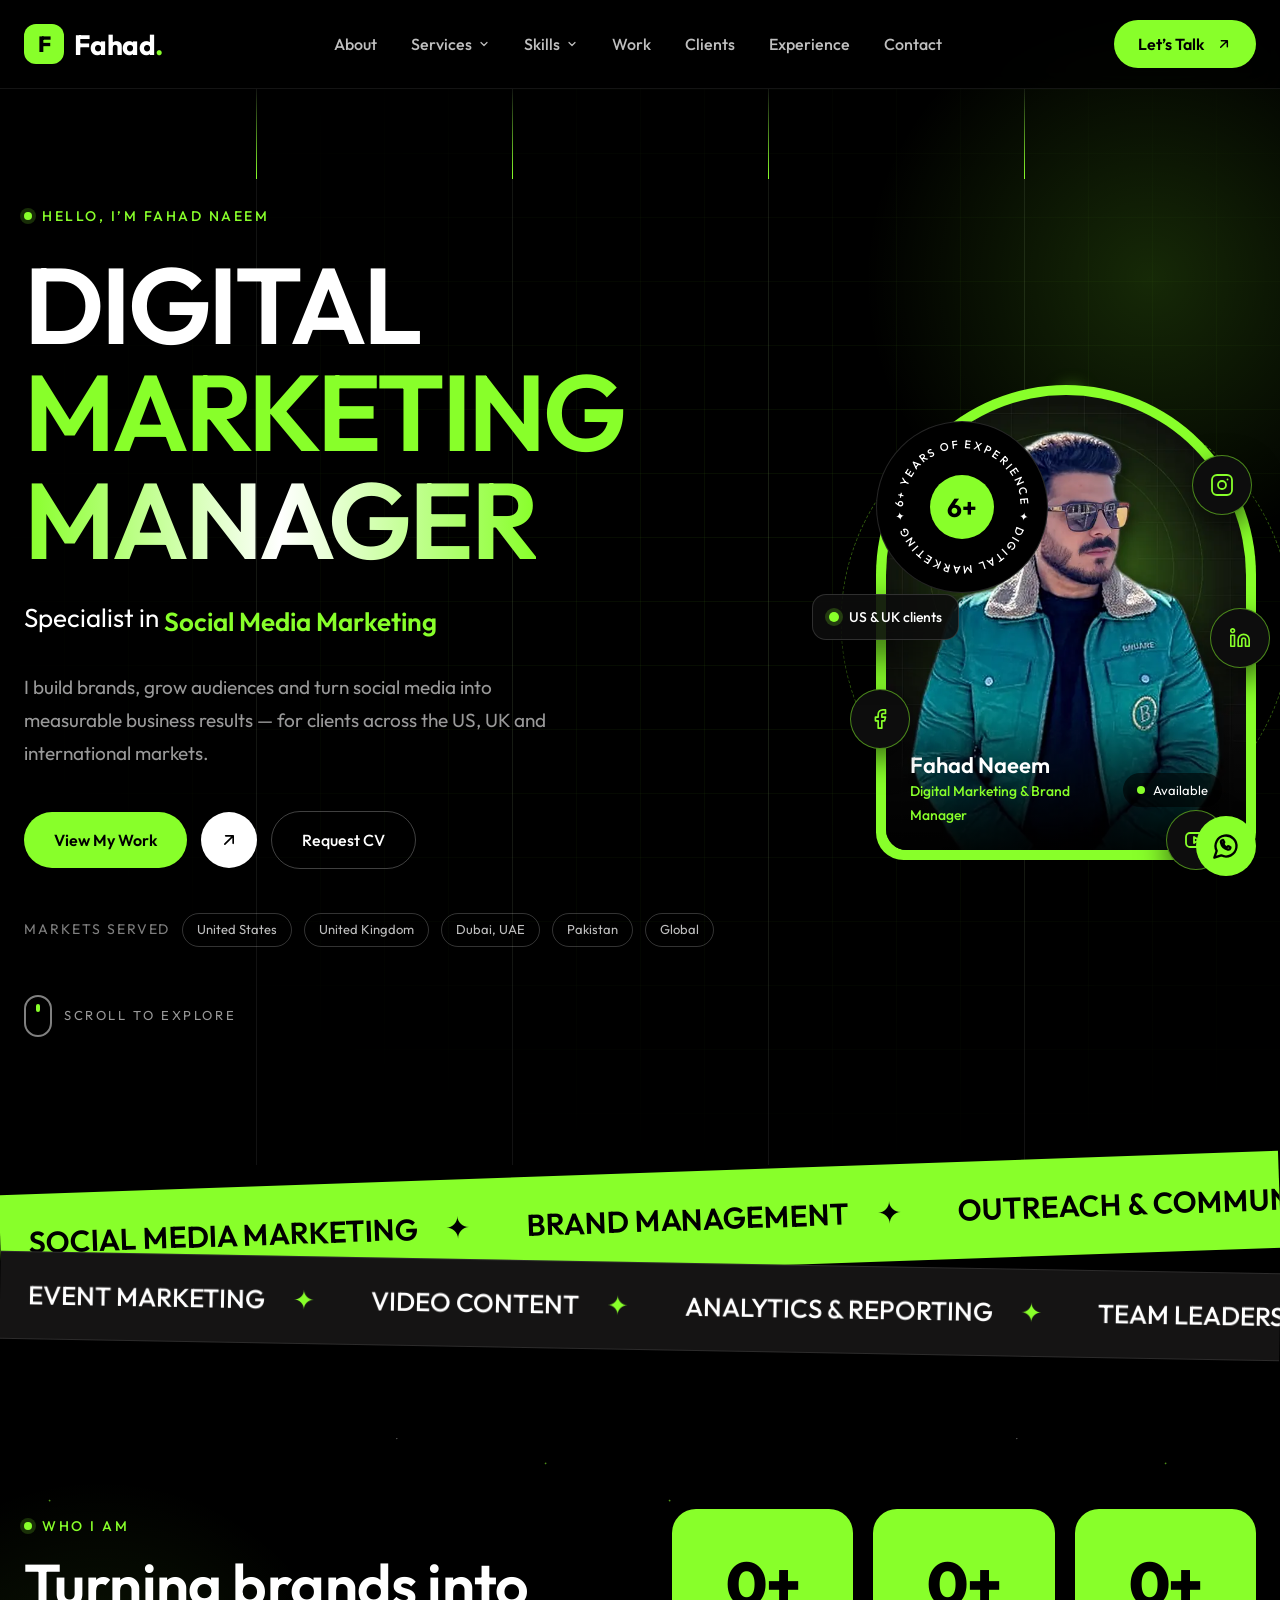
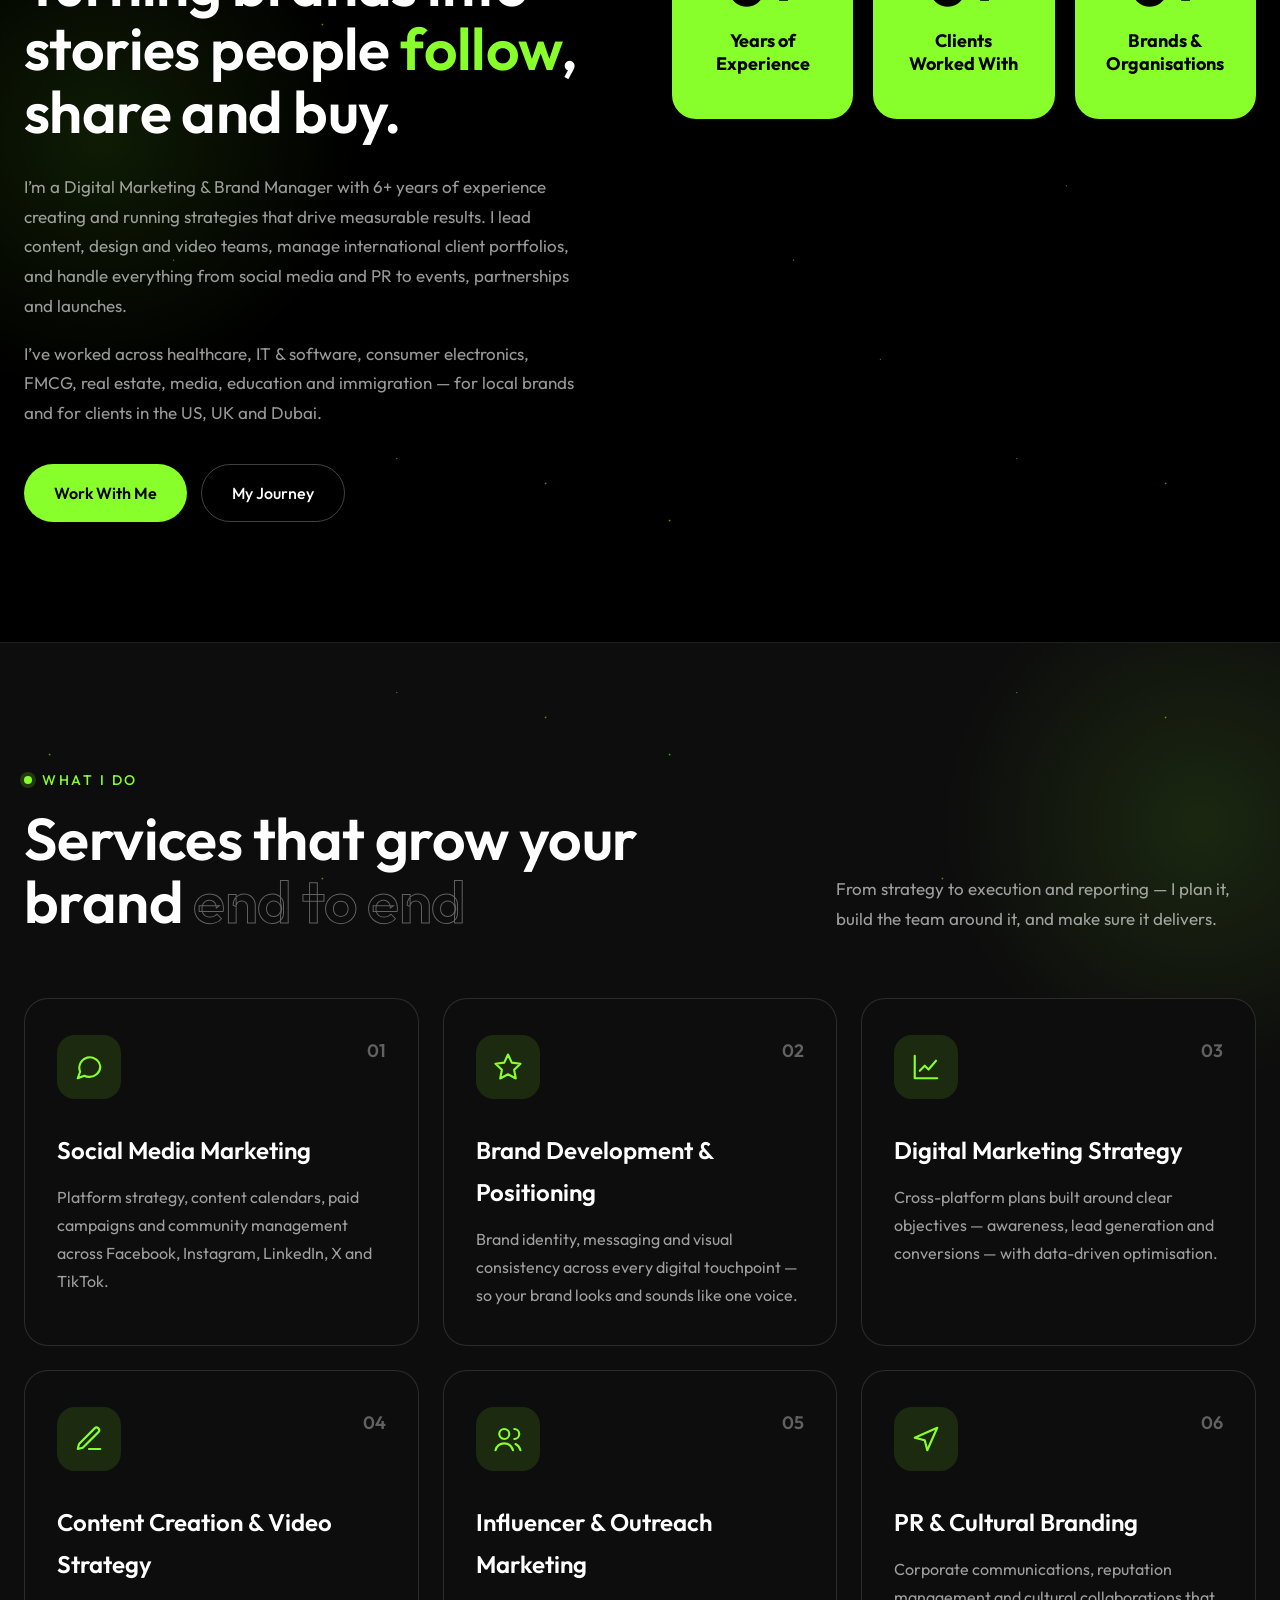
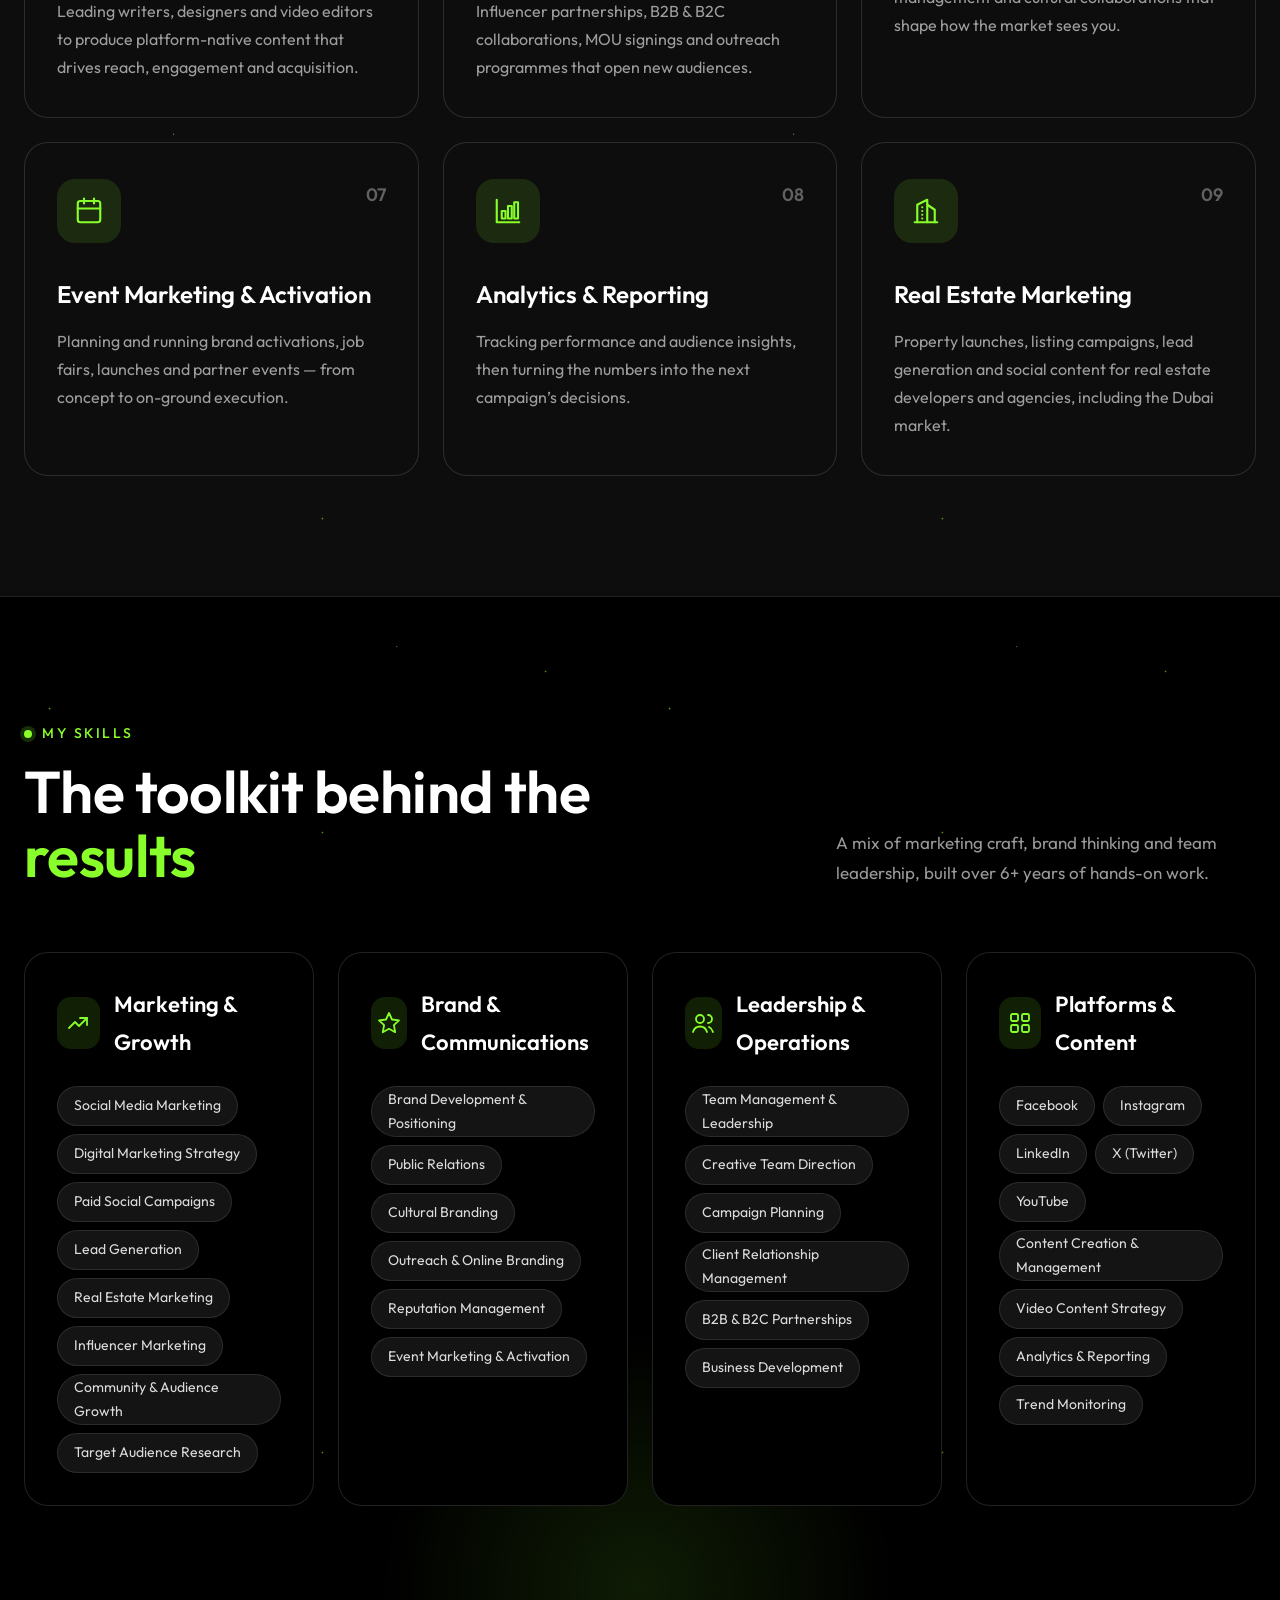
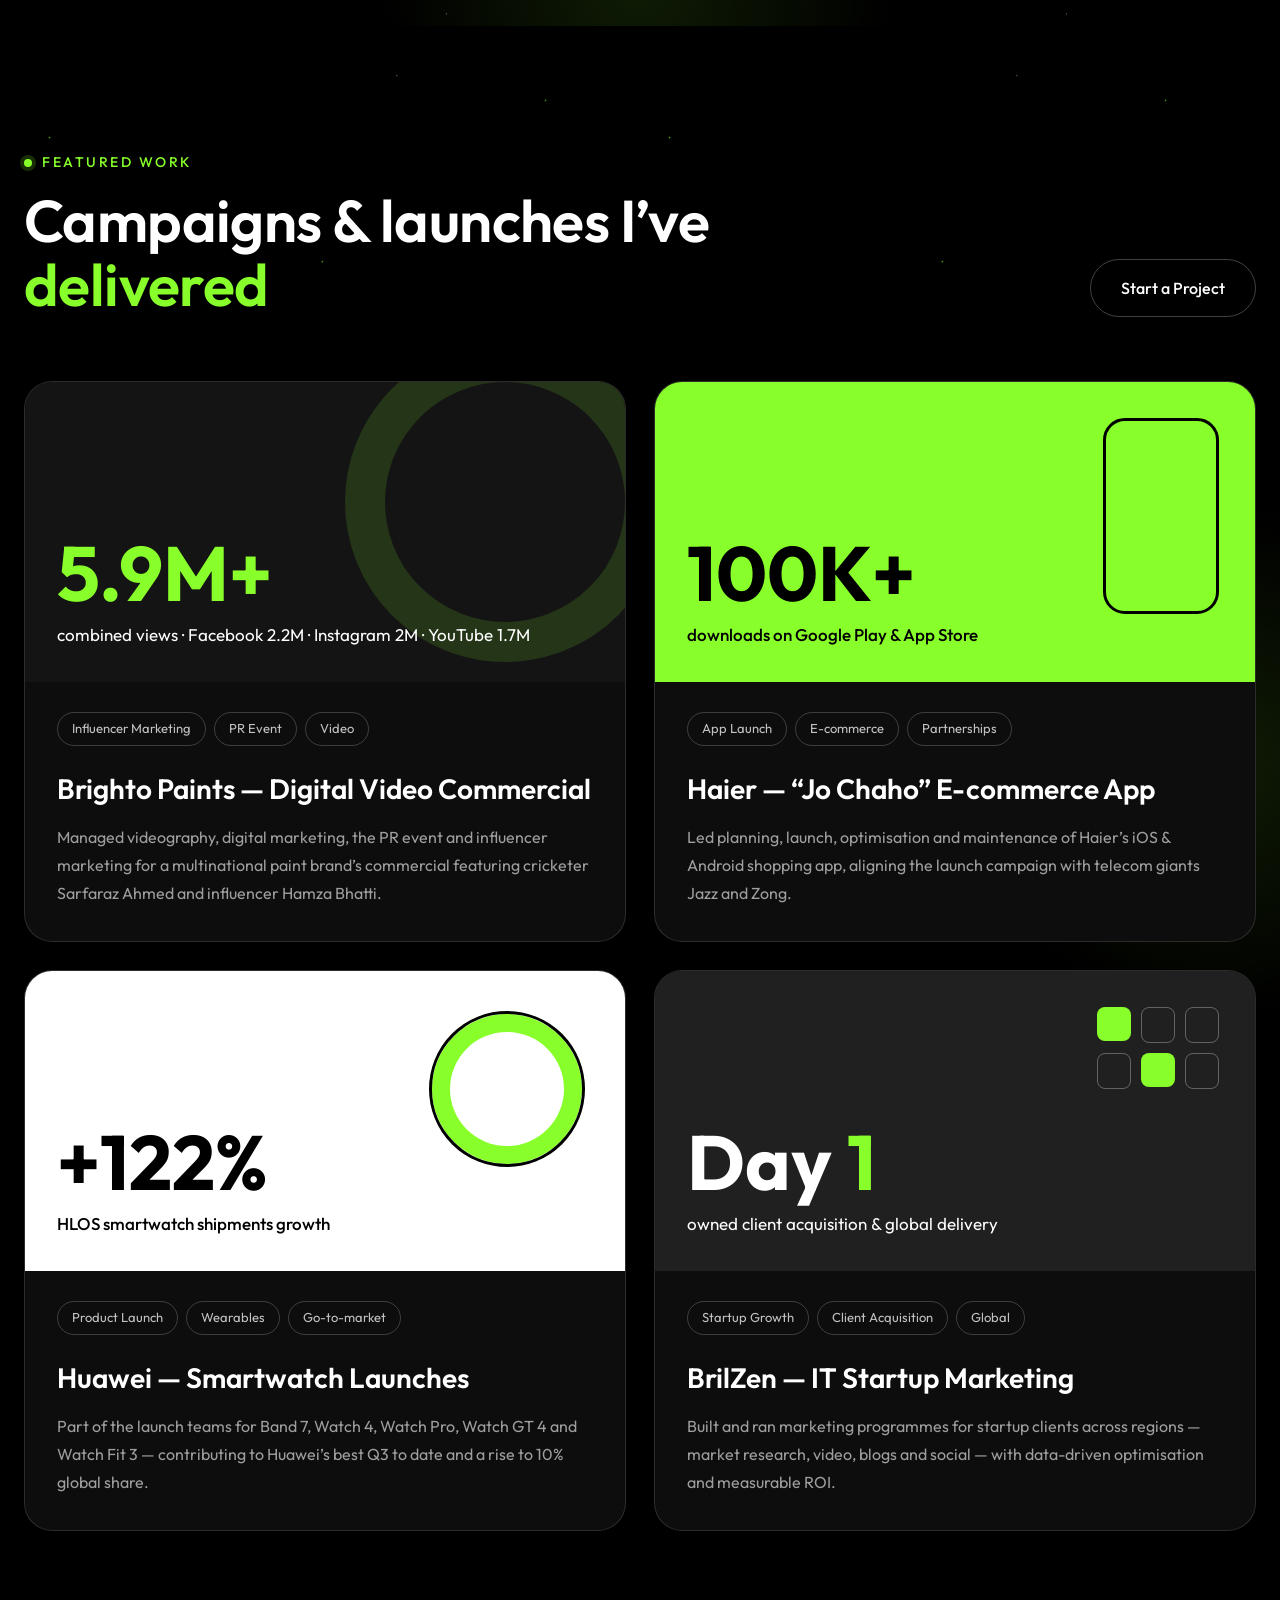
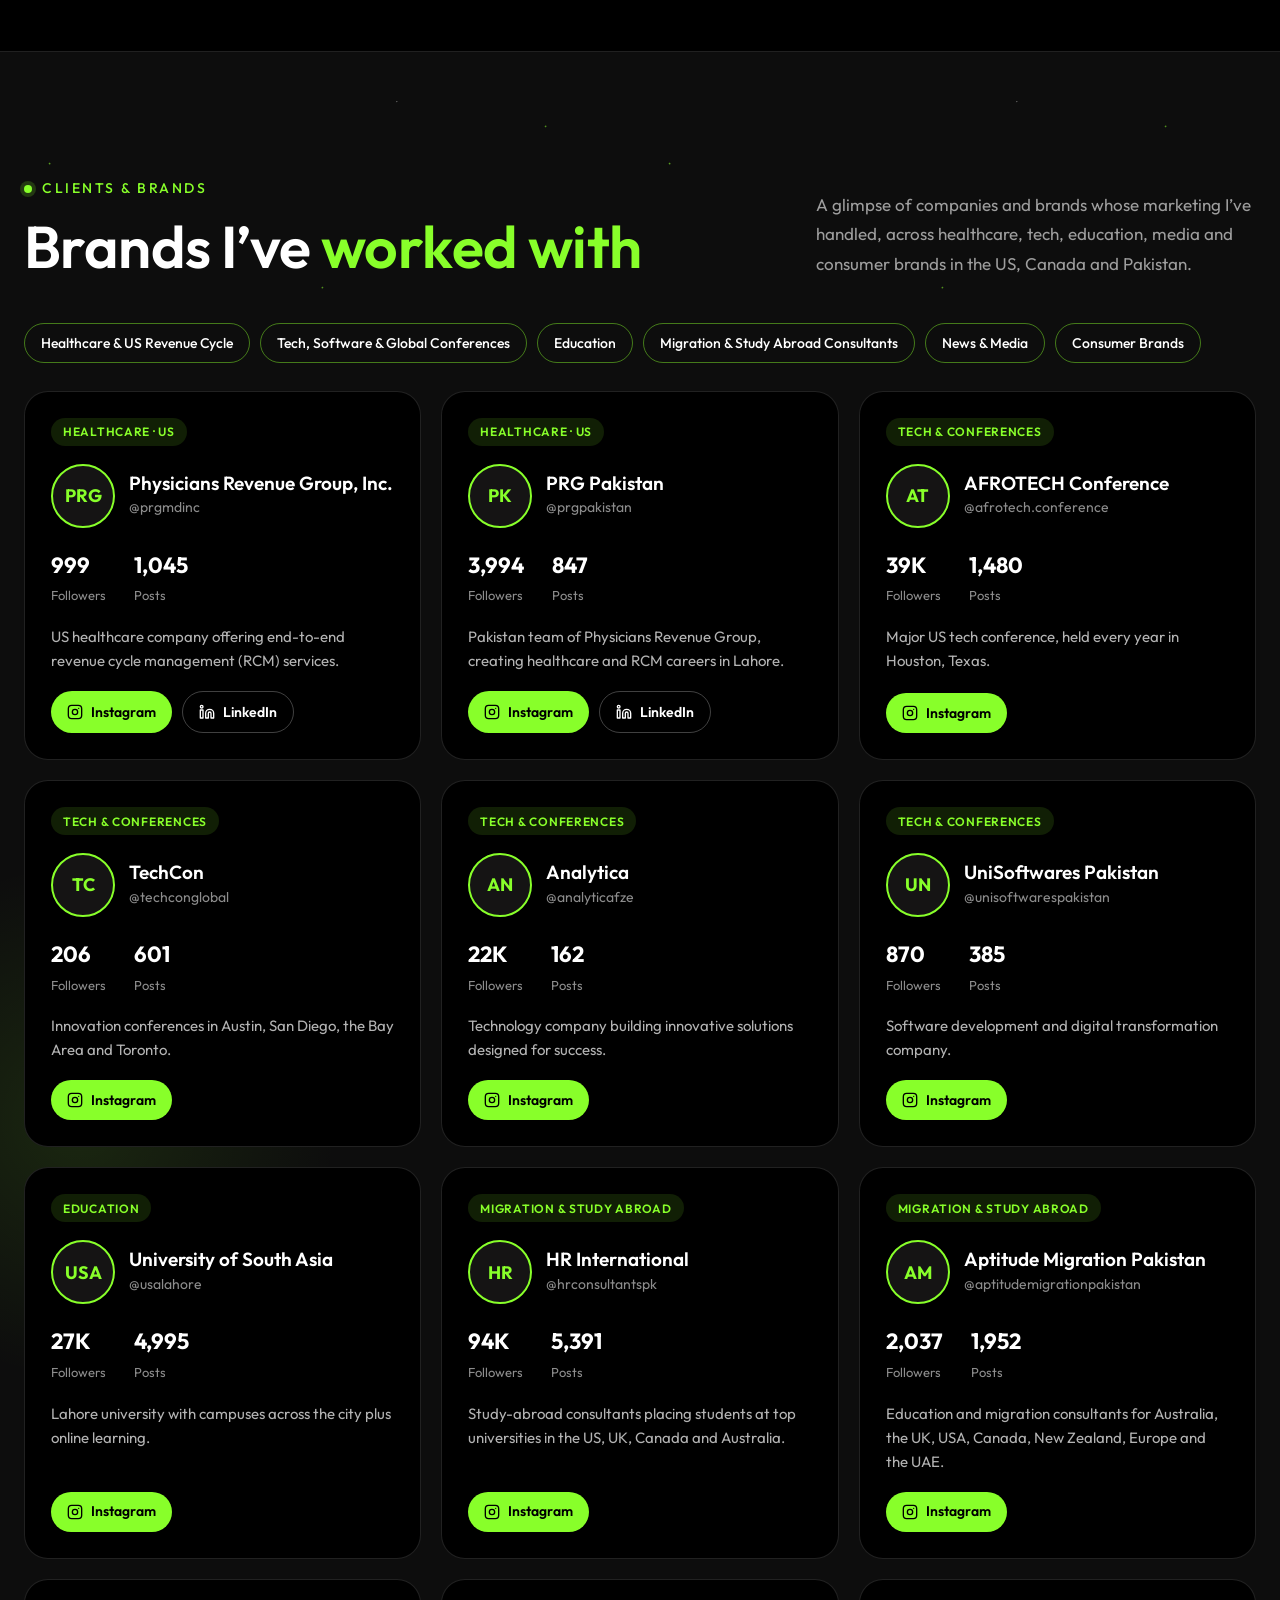
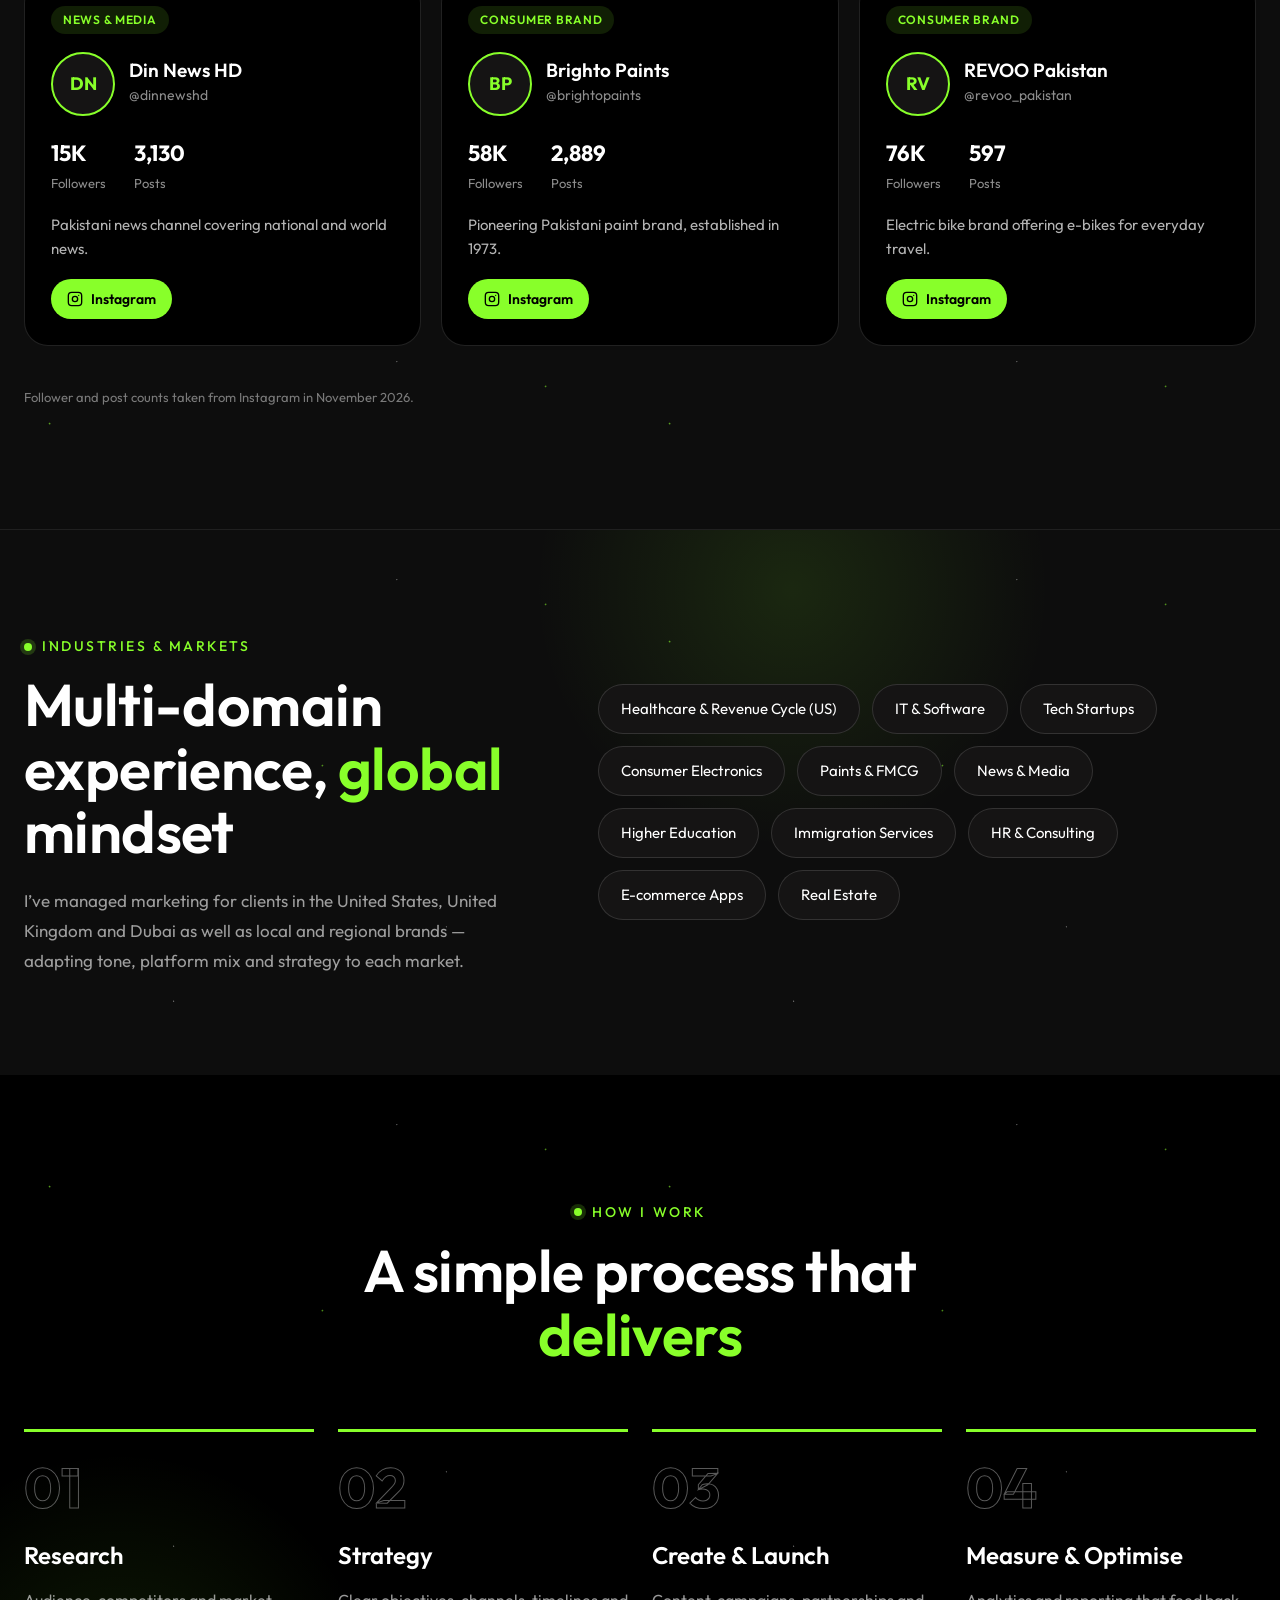
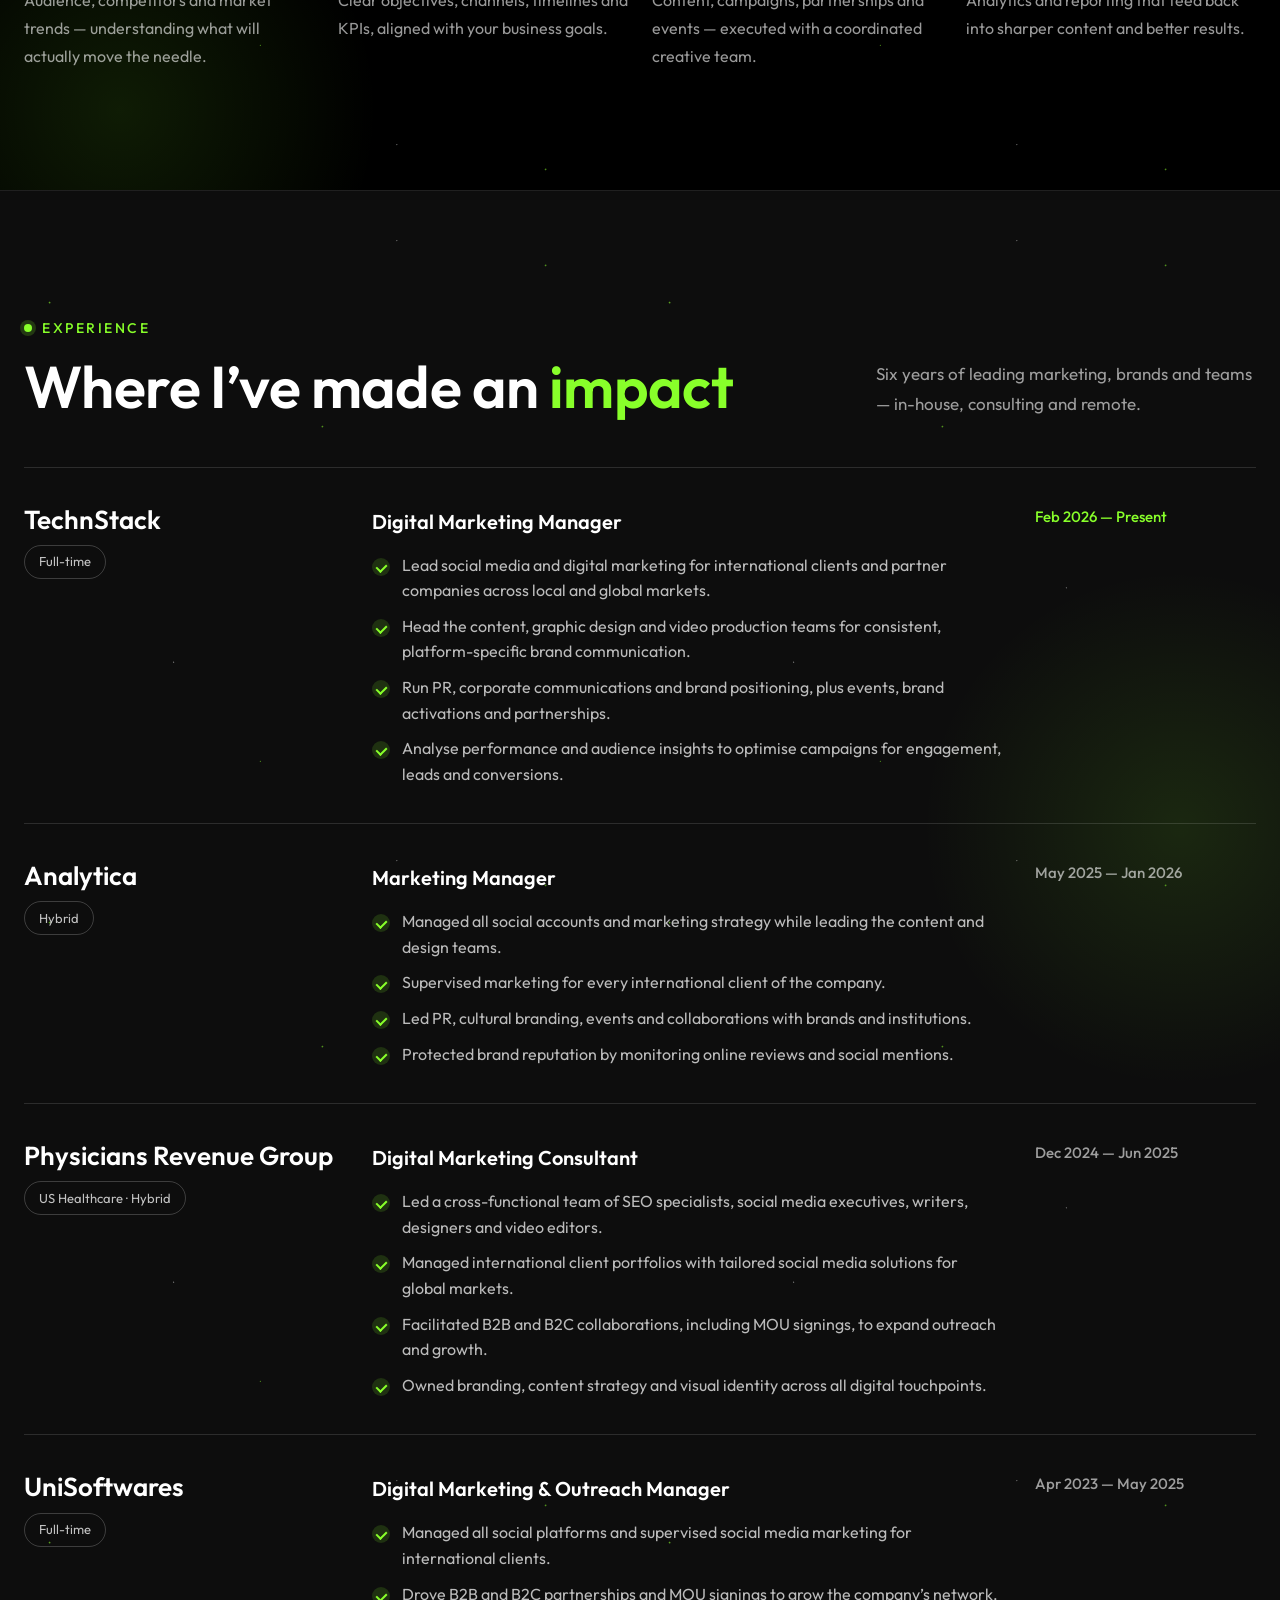
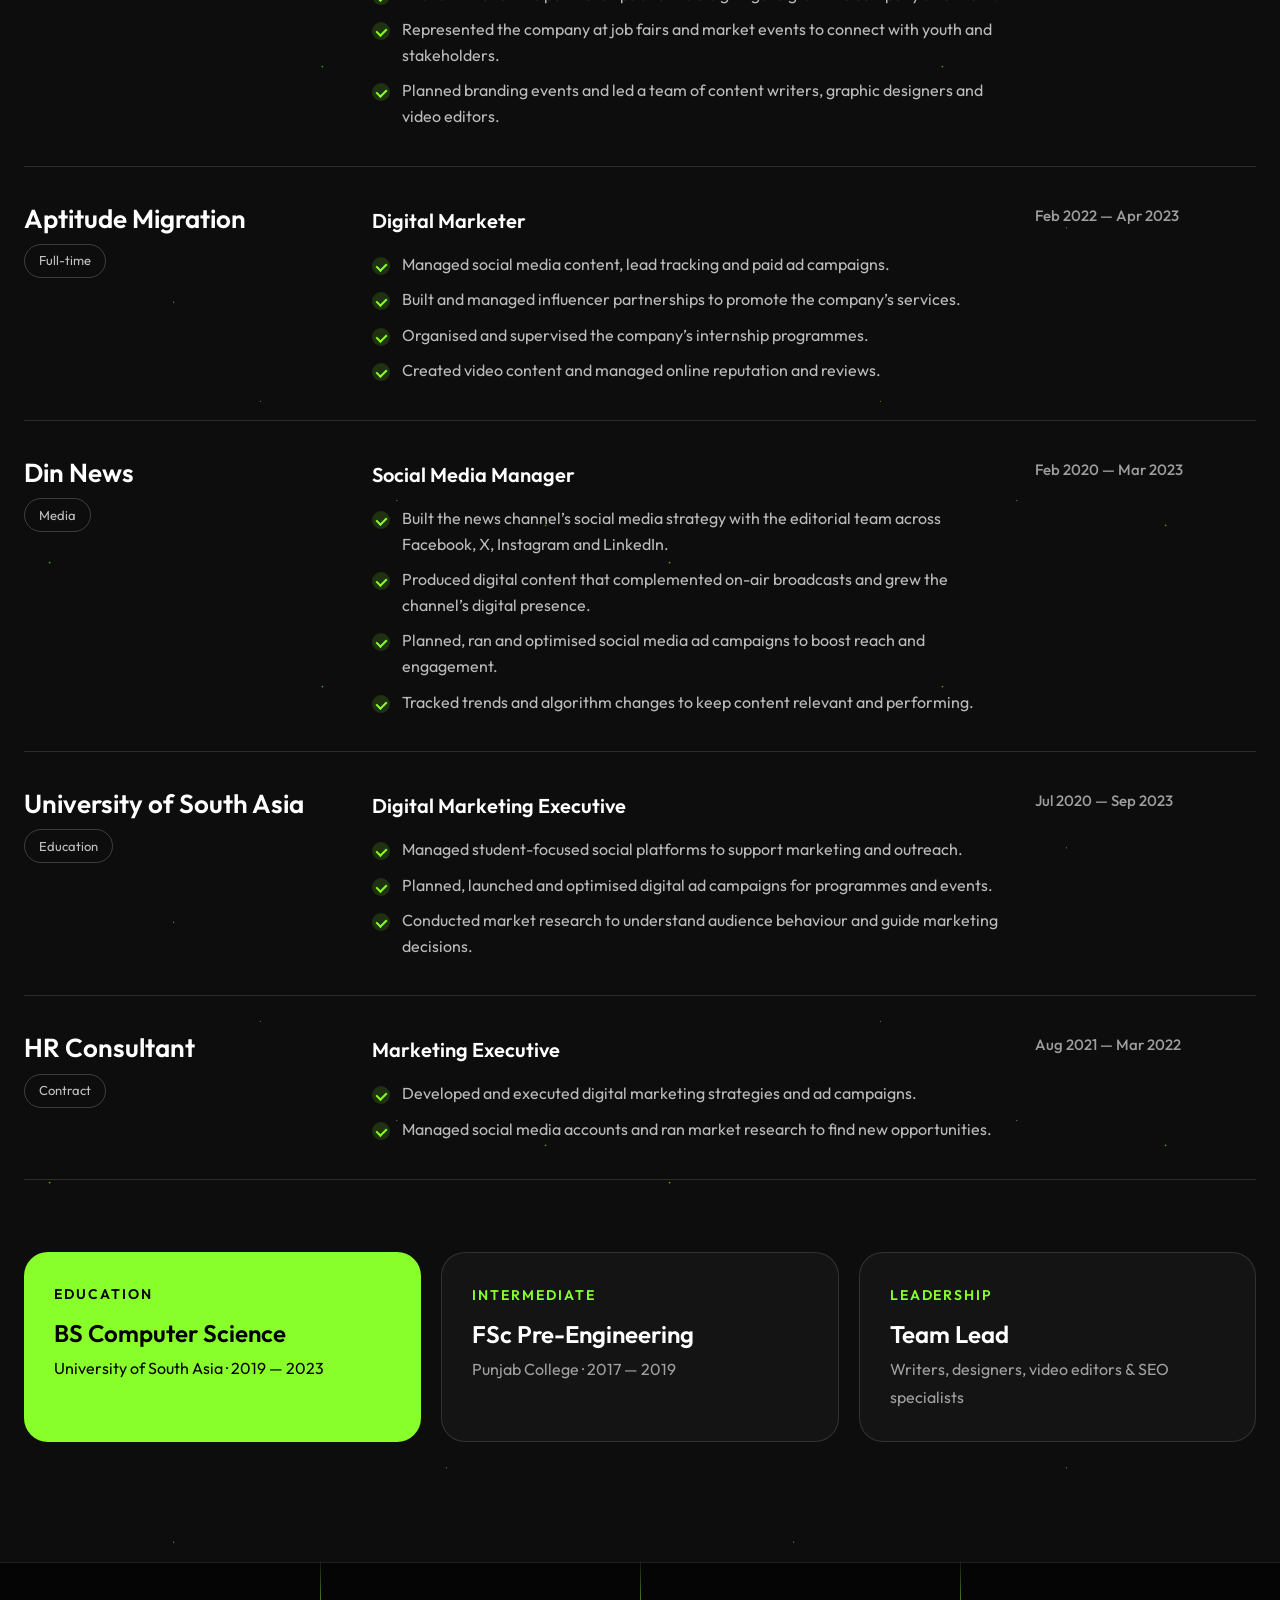
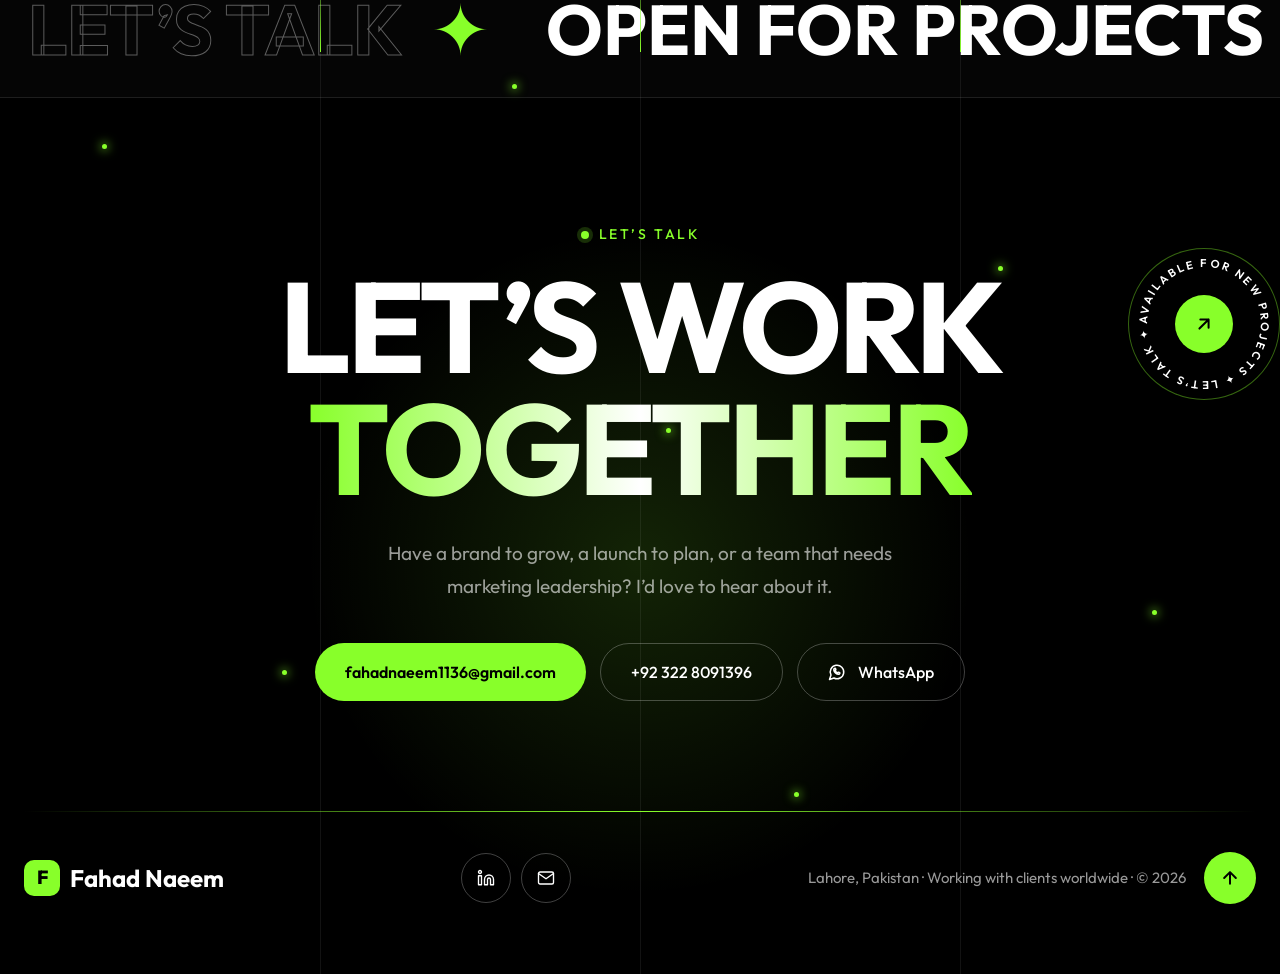
==== index.html @ de2d36b3 "Add background animations Added animations and styles for various sections including home, about, se" ====
<!doctype html>
<html lang="en">
<head>
<meta charset="utf-8">
<meta name="viewport" content="width=device-width, initial-scale=1">
<title>Fahad Naeem — Digital Marketing Manager</title>
<meta name="description" content="Fahad Naeem — Digital Marketing & Brand Manager with 6+ years of experience in social media marketing, branding, PR and outreach for US, UK and international clients.">
<meta property="og:title" content="Fahad Naeem — Digital Marketing Manager">
<meta property="og:description" content="Social media marketing, brand management, PR and outreach for US, UK and international brands.">
<meta property="og:image" content="https://fahadnaeem1135.github.io/fahad-portrait.webp">
<link rel="icon" href="data:image/svg+xml,%3Csvg xmlns='http://www.w3.org/2000/svg' viewBox='0 0 64 64'%3E%3Crect width='64' height='64' rx='16' fill='%2388ff2a'/%3E%3Ctext x='32' y='45' font-family='Arial' font-weight='800' font-size='38' text-anchor='middle'%3EF%3C/text%3E%3C/svg%3E">
<link rel="preconnect" href="https://fonts.googleapis.com">
<link href="https://fonts.googleapis.com/css2?family=Outfit:wght@300;400;500;600;700;800&display=swap" rel="stylesheet">
<style>
body{margin:0;background:#000}
a{color:#88ff2a;text-decoration:none}a:hover{color:#ffffff}
.wrap{max-width:1350px;margin:0 auto;padding:0 24px;box-sizing:border-box}
.eyebrow{display:inline-flex;align-items:center;gap:10px;font-size:14px;font-weight:500;letter-spacing:.18em;text-transform:uppercase;color:#88ff2a}
.eyebrow:before{content:"";width:8px;height:8px;border-radius:50%;background:#88ff2a;box-shadow:0 0 0 4px rgba(136,255,42,.18);animation:pulse 2s ease-in-out infinite}
.h2{margin:14px 0 0;font-size:clamp(36px,4.6vw,60px);line-height:1.08;font-weight:600;color:#fff;letter-spacing:-.01em}
.btn{display:inline-flex;align-items:center;gap:12px;min-height:56px;padding:0 30px;border-radius:999px;background:#88ff2a;color:#000;font-weight:600;font-size:16px;transition:transform .35s ease,background .35s ease}
.btn:hover{background:#fff;color:#000;transform:translateY(-3px)}
.btn-ghost{display:inline-flex;align-items:center;gap:12px;min-height:56px;padding:0 30px;border-radius:999px;border:1px solid rgba(255,255,255,.25);color:#fff;font-weight:500;font-size:16px;transition:border-color .35s,color .35s}
.btn-ghost:hover{border-color:#88ff2a;color:#88ff2a}
.arrow{width:56px;height:56px;border-radius:50%;background:#fff;color:#000;display:inline-flex;align-items:center;justify-content:center;transition:transform .4s ease,background .4s}
.arrow:hover{transform:rotate(45deg);background:#88ff2a;color:#000}
.nav a{color:rgba(255,255,255,.75);font-size:16px;font-weight:500;transition:color .3s}
.nav a:hover{color:#88ff2a}
.dd{position:relative}
.dd-trigger{display:inline-flex;align-items:center;gap:6px;min-height:44px}
.dd-trigger svg{transition:transform .3s}
.dd:hover .dd-trigger svg,.dd:focus-within .dd-trigger svg{transform:rotate(180deg)}
.dd-menu{position:absolute;top:100%;left:-24px;padding:14px;box-sizing:border-box;background:#0d0d0d;border:1px solid rgba(255,255,255,.13);border-top:3px solid #88ff2a;border-radius:0 0 18px 18px;opacity:0;visibility:hidden;transform:translateY(14px);transition:opacity .35s,transform .35s,visibility .35s;box-shadow:0 30px 60px rgba(0,0,0,.6)}
.dd:hover .dd-menu,.dd:focus-within .dd-menu{opacity:1;visibility:visible;transform:none}
.nav .dd-menu a{display:flex;align-items:center;gap:10px;min-height:44px;padding:0 14px;border-radius:10px;font-size:15px;color:rgba(255,255,255,.8);transition:background .3s,color .3s,padding .3s}
.nav .dd-menu a:before{content:"";width:6px;height:6px;border-radius:50%;background:#88ff2a;flex:none}
.nav .dd-menu a:hover{background:#88ff2a;color:#000;padding-left:20px}
.nav .dd-menu a:hover:before{background:#000}
.photo{transition:transform 1s cubic-bezier(.2,.8,.2,1),filter .6s}
.photo-wrap:hover .photo{transform:scale(1.06)}
.skill-card{border:1px solid rgba(255,255,255,.13);border-radius:24px;padding:32px;background:#000;transition:border-color .4s,transform .4s}
.skill-card:hover{border-color:#88ff2a;transform:translateY(-6px)}
.chip{display:inline-flex;align-items:center;min-height:38px;padding:0 16px;border-radius:999px;background:#151414;border:1px solid rgba(255,255,255,.1);color:rgba(255,255,255,.85);font-size:14px;transition:background .3s,color .3s}
.chip:hover{background:#88ff2a;color:#000}
.stat-card{transition:transform .4s ease,box-shadow .4s ease}
.stat-card:hover{transform:translateY(-8px) rotate(-1deg);box-shadow:0 22px 44px rgba(136,255,42,.25)}
/* ===== header / hero extra effects ===== */
.site-header{animation:slideDown .9s cubic-bezier(.2,.8,.2,1) both}
@keyframes slideDown{from{transform:translateY(-100%);opacity:0}to{transform:none;opacity:1}}
.nav > a,.dd-trigger{position:relative}
.nav > a:after,.dd-trigger:after{content:"";position:absolute;left:0;right:0;bottom:6px;height:2px;background:#88ff2a;transform:scaleX(0);transform-origin:right;transition:transform .4s cubic-bezier(.2,.8,.2,1)}
.nav > a:hover:after,.dd:hover .dd-trigger:after{transform:scaleX(1);transform-origin:left}
.logo-mark{animation:logoPop 3s ease-in-out infinite}
@keyframes logoPop{0%,100%{transform:rotate(0)}10%{transform:rotate(-12deg) scale(1.08)}20%{transform:rotate(0) scale(1)}}
.btn{position:relative;overflow:hidden}
.btn:after{content:"";position:absolute;top:0;left:-60%;width:40%;height:100%;background:linear-gradient(120deg,rgba(255,255,255,0),rgba(255,255,255,.6),rgba(255,255,255,0));transform:skewX(-20deg);animation:shine 3.5s ease-in-out infinite;pointer-events:none}
@keyframes shine{0%,60%{left:-60%}100%{left:130%}}
.shimmer{background:linear-gradient(90deg,#88ff2a 0%,#ffffff 25%,#88ff2a 50%,#ffffff 75%,#88ff2a 100%);background-size:200% auto;-webkit-background-clip:text;background-clip:text;color:transparent;animation:shimmer 5s linear infinite}
@keyframes shimmer{to{background-position:-200% center}}
.role-window{display:inline-block;height:1.4em;overflow:hidden;vertical-align:bottom}
.role-track{display:flex;flex-direction:column;animation:roles 12s cubic-bezier(.75,0,.25,1) infinite}
.role-track span{display:block;height:1.4em;line-height:1.4em;color:#88ff2a;font-weight:600;white-space:nowrap}
@keyframes roles{0%,20%{transform:translateY(0)}25%,45%{transform:translateY(-1.4em)}50%,70%{transform:translateY(-2.8em)}75%,95%{transform:translateY(-4.2em)}100%{transform:translateY(-5.6em)}}
.caret{display:inline-block;width:3px;height:1.1em;background:#88ff2a;margin-left:6px;vertical-align:-2px;animation:blink 1s steps(1) infinite}
@keyframes blink{50%{opacity:0}}
.glow-drift{animation:drift 12s ease-in-out infinite}
@keyframes drift{50%{transform:translate(-90px,70px) scale(1.15)}}
.orbit{position:absolute;left:50%;top:50%;width:118%;aspect-ratio:1/1;transform:translate(-50%,-50%);border-radius:50%;border:1px dashed rgba(136,255,42,.35);animation:orbitSpin 40s linear infinite;pointer-events:none}
.orbit.two{width:96%;border:1px solid rgba(255,255,255,.08);animation-duration:60s;animation-direction:reverse}
.orbit:before{content:"";position:absolute;top:-6px;left:50%;width:12px;height:12px;border-radius:50%;background:#88ff2a;box-shadow:0 0 18px 4px rgba(136,255,42,.6)}
@keyframes orbitSpin{to{transform:translate(-50%,-50%) rotate(360deg)}}
.bubble{position:absolute;z-index:3;width:58px;height:58px;border-radius:50%;background:#0d0d0d;border:1px solid rgba(136,255,42,.5);color:#88ff2a;display:flex;align-items:center;justify-content:center;box-shadow:0 12px 30px rgba(0,0,0,.6);animation:bob 4s ease-in-out infinite;transition:background .3s,color .3s}
.bubble:hover{background:#88ff2a;color:#000}
@keyframes bob{50%{transform:translateY(-16px)}}
.float-chip{position:absolute;z-index:3;display:inline-flex;align-items:center;gap:10px;padding:10px 16px;border-radius:14px;background:rgba(13,13,13,.9);border:1px solid rgba(255,255,255,.15);color:#fff;font-size:14px;font-weight:500;white-space:nowrap;box-shadow:0 16px 40px rgba(0,0,0,.6);animation:bob 5s ease-in-out infinite}
.scroll-cue{display:inline-flex;align-items:center;gap:12px;color:rgba(255,255,255,.6);font-size:13px;letter-spacing:.2em;text-transform:uppercase}
.mouse{width:24px;height:38px;border:2px solid rgba(255,255,255,.5);border-radius:14px;position:relative}
.mouse:after{content:"";position:absolute;left:50%;top:7px;width:4px;height:8px;margin-left:-2px;border-radius:2px;background:#88ff2a;animation:wheel 1.8s ease-in-out infinite}
@keyframes wheel{0%{opacity:0;transform:translateY(0)}30%{opacity:1}100%{opacity:0;transform:translateY(12px)}}
@media (prefers-reduced-motion: reduce){*,*:before,*:after{animation-duration:.01ms !important;animation-iteration-count:1 !important}}
/* hero split-text reveal */
.line{display:block;overflow:hidden}
.word{display:inline-block;transform:translateY(105%);animation:rise 1s cubic-bezier(.2,.8,.2,1) forwards}
.fade{opacity:0;animation:fadeUp 1s ease forwards}
@keyframes rise{to{transform:translateY(0)}}
@keyframes fadeUp{from{opacity:0;transform:translateY(40px)}to{opacity:1;transform:none}}
@keyframes spin{to{transform:rotate(360deg)}}
@keyframes pulse{50%{box-shadow:0 0 0 9px rgba(136,255,42,0)}}
@keyframes marquee{to{transform:translateX(-50%)}}
@keyframes marqueeRev{from{transform:translateX(-50%)}to{transform:translateX(0)}}
@keyframes drop{0%{top:-10%}100%{top:110%}}
@keyframes float{50%{transform:translateY(-14px)}}
@keyframes grow{from{transform:scaleX(0)}to{transform:scaleX(1)}}
.spin{animation:spin 16s linear infinite}
.float{animation:float 5s ease-in-out infinite}
.vline{position:absolute;top:0;bottom:0;width:1px;background:rgba(255,255,255,.07);overflow:hidden}
.vline:after{content:"";position:absolute;left:-1px;width:3px;height:90px;background:linear-gradient(#0000,#88ff2a);animation:drop 6s linear infinite}
/* marquee */
.marquee{display:flex;width:max-content;animation:marquee 32s linear infinite}
.marquee.rev{animation:marqueeRev 38s linear infinite}
.mq-item{display:inline-flex;align-items:center;gap:28px;padding:0 28px;white-space:nowrap}
/* scroll reveal (pure CSS, view timeline) */
@supports (animation-timeline: view()){
.reveal{animation:fadeUp linear both;animation-timeline:view();animation-range:entry 0% cover 28%}
.reveal-l{animation:slideL linear both;animation-timeline:view();animation-range:entry 0% cover 30%}
.reveal-r{animation:slideR linear both;animation-timeline:view();animation-range:entry 0% cover 30%}
.img-reveal{animation:clip linear both;animation-timeline:view();animation-range:entry 0% cover 40%}
.bar{transform-origin:left;animation:grow linear both;animation-timeline:view();animation-range:entry 10% cover 40%}
}
@keyframes slideL{from{opacity:0;transform:translateX(-60px)}to{opacity:1;transform:none}}
@keyframes slideR{from{opacity:0;transform:translateX(60px)}to{opacity:1;transform:none}}
@keyframes clip{from{clip-path:inset(0 100% 0 0)}to{clip-path:inset(0 0 0 0)}}
/* cards */
.svc{position:relative;border:1px solid rgba(255,255,255,.13);border-radius:24px;padding:36px 32px;background:#0d0d0d;overflow:hidden;transition:transform .45s ease,border-color .45s}
.svc:before{content:"";position:absolute;inset:auto 0 0 0;height:0;background:#88ff2a;transition:height .5s cubic-bezier(.2,.8,.2,1);z-index:0}
.svc:hover{transform:translateY(-8px);border-color:#88ff2a}
.svc:hover:before{height:100%}
.svc > *{position:relative;z-index:1;transition:color .4s}
.svc:hover h3,.svc:hover p,.svc:hover .num{color:#000 !important}
.svc:hover .ico{background:#000;color:#88ff2a}
.ico{width:64px;height:64px;border-radius:18px;background:rgba(136,255,42,.12);color:#88ff2a;display:flex;align-items:center;justify-content:center;transition:background .4s,color .4s}
.work{border-radius:28px;overflow:hidden;background:#0d0d0d;border:1px solid rgba(255,255,255,.13);transition:border-color .4s}
.work:hover{border-color:#88ff2a}
.work .cover{transition:transform .8s cubic-bezier(.2,.8,.2,1)}
.work:hover .cover{transform:scale(1.04)}
.tag{display:inline-flex;align-items:center;min-height:32px;padding:0 14px;border-radius:999px;border:1px solid rgba(255,255,255,.2);font-size:13px;color:rgba(255,255,255,.75)}
.exp-row{display:grid;grid-template-columns:minmax(0,1fr) minmax(0,2fr) minmax(0,.7fr);gap:32px;align-items:start;padding:36px 0;border-top:1px solid rgba(255,255,255,.13);transition:padding .4s}
.exp-row:hover{padding-left:18px}
.exp-row:hover .exp-co{color:#88ff2a}
.exp-list{list-style:none;margin:14px 0 0;padding:0;display:flex;flex-direction:column;gap:10px}
.exp-list li{position:relative;padding-left:30px;font-size:16px;line-height:1.6;color:rgba(255,255,255,.72)}
.exp-list li:before{content:"";position:absolute;left:0;top:5px;width:18px;height:18px;border-radius:50%;background:rgba(136,255,42,.15)}
.exp-list li:after{content:"";position:absolute;left:6px;top:9px;width:5px;height:8px;border:solid #88ff2a;border-width:0 2px 2px 0;transform:rotate(45deg)}
.pill{display:inline-flex;align-items:center;gap:10px;min-height:48px;padding:0 22px;border-radius:999px;background:#151414;border:1px solid rgba(255,255,255,.13);color:#fff;font-size:15px;transition:background .35s,color .35s}
.pill:hover{background:#88ff2a;color:#000}
.cl-grid{display:grid;grid-template-columns:repeat(auto-fill,minmax(300px,1fr));gap:20px}
.cl-card{display:flex;flex-direction:column;gap:18px;padding:26px;border-radius:24px;background:#000;border:1px solid rgba(255,255,255,.13);transition:transform .4s ease,border-color .4s}
.cl-card:hover{transform:translateY(-6px);border-color:#88ff2a}
.cl-av{width:60px;height:60px;flex:none;border-radius:50%;display:flex;align-items:center;justify-content:center;background:#151414;border:2px solid #88ff2a;color:#88ff2a;font-weight:700;font-size:18px}
.cl-legend{display:flex;flex-wrap:wrap;gap:10px;margin:44px 0 28px}
.cl-chip{display:inline-flex;align-items:center;min-height:38px;padding:0 16px;border-radius:999px;border:1px solid rgba(136,255,42,.45);color:#fff;font-size:14px;font-weight:500}
.cl-tag{align-self:flex-start;display:inline-flex;align-items:center;min-height:28px;padding:0 12px;border-radius:999px;background:rgba(136,255,42,.12);color:#88ff2a;font-size:12px;font-weight:600;letter-spacing:.06em;text-transform:uppercase}
.cl-btn{display:inline-flex;align-items:center;gap:8px;min-height:40px;padding:0 16px;border-radius:999px;font-size:14px;font-weight:600;background:#88ff2a;color:#000}
.cl-btn:hover{background:#fff;color:#000}
.cl-btn.ghost{background:transparent;border:1px solid rgba(255,255,255,.25);color:#fff}
.cl-btn.ghost:hover{border-color:#88ff2a;color:#88ff2a}
.ft-word{display:inline-block}
@supports (animation-timeline: view()){.ft-rise{animation:ftRise linear both;animation-timeline:view();animation-range:entry 0% cover 35%}}
@keyframes ftRise{from{opacity:0;transform:translateY(70px) skewY(5deg)}to{opacity:1;transform:none}}
.ping:before{content:"";position:absolute;inset:0;border-radius:inherit;animation:ping 2.2s cubic-bezier(.2,.8,.2,1) infinite;pointer-events:none}
@keyframes ping{0%{box-shadow:0 0 0 0 rgba(136,255,42,.55)}100%{box-shadow:0 0 0 22px rgba(136,255,42,0)}}
.ft-badge{position:absolute;right:0;top:150px;z-index:2;width:150px;height:150px;border-radius:50%;background:#000;border:1px solid rgba(136,255,42,.4);display:flex;align-items:center;justify-content:center;transition:transform .4s}
.ft-badge:hover{transform:scale(1.08) rotate(-8deg)}
.ft-line{height:1px;background:linear-gradient(90deg,rgba(136,255,42,0),#88ff2a,rgba(136,255,42,0));transform-origin:center}
.ft-float{display:inline-block;animation:bob 3.6s ease-in-out infinite}
.social{transition:background .3s,color .3s,transform .3s}
.social:hover{transform:rotate(-12deg) scale(1.1)}
.totop{width:52px;height:52px;border-radius:50%;background:#88ff2a;color:#000;display:inline-flex;align-items:center;justify-content:center;transition:transform .3s,background .3s}
.totop:hover{transform:translateY(-4px);background:#fff;color:#000}
.totop svg{animation:arrowBob 1.6s ease-in-out infinite}
@keyframes arrowBob{50%{transform:translateY(-5px)}}
.star{position:absolute;width:5px;height:5px;border-radius:50%;background:#88ff2a;box-shadow:0 0 10px 2px rgba(136,255,42,.5);animation:twinkle 3.2s ease-in-out infinite;pointer-events:none}
@keyframes twinkle{0%,100%{opacity:.15;transform:scale(.6)}50%{opacity:1;transform:scale(1.3)}}
.progress{position:fixed;top:0;left:0;right:0;height:3px;background:#88ff2a;box-shadow:0 0 12px rgba(136,255,42,.7);transform-origin:left;transform:scaleX(0);z-index:200;pointer-events:none}
@supports (animation-timeline: scroll()){.progress{animation:grow linear both;animation-timeline:scroll(root)}.site-header{animation:slideDown .9s cubic-bezier(.2,.8,.2,1) both,headerGlow linear both;animation-timeline:auto,scroll(root);animation-range:normal,0px 260px}}
@keyframes headerGlow{to{background:rgba(5,5,5,.94);box-shadow:0 12px 30px rgba(0,0,0,.55),0 1px 0 rgba(136,255,42,.35)}}
@supports (animation-timeline: view()){.h2{animation:fadeUp linear both;animation-timeline:view();animation-range:entry 0% cover 25%}:is(.svc,.cl-card,.skill-card,.work).reveal:nth-child(4n+2){animation-range:entry 6% cover 34%}:is(.svc,.cl-card,.skill-card,.work).reveal:nth-child(4n+3){animation-range:entry 12% cover 40%}:is(.svc,.cl-card,.skill-card,.work).reveal:nth-child(4n+4){animation-range:entry 18% cover 46%}.metric{animation:metricPop linear both;animation-timeline:view();animation-range:entry 20% cover 45%}}
@keyframes metricPop{from{opacity:0;transform:scale(.6) translateY(20px)}to{opacity:1;transform:none}}
@property --n{syntax:"<integer>";inherits:false;initial-value:0}
@supports (animation-timeline: view()){.count{counter-reset:n var(--n);animation:countUp linear both;animation-timeline:view();animation-range:entry 10% cover 40%}.count .num-static{display:none}.count:after{content:counter(n) "+"}}
@keyframes countUp{from{--n:0}to{--n:var(--to)}}
.svc,.cl-card,.skill-card,.stat-card{transition:transform .45s ease,border-color .45s,box-shadow .45s ease,translate .45s cubic-bezier(.2,.8,.2,1)}
.svc:hover,.cl-card:hover,.skill-card:hover{translate:0 -8px}
.ico{transition:background .4s,color .4s,transform .5s cubic-bezier(.2,.8,.2,1)}
.svc:hover .ico{transform:rotate(-12deg) scale(1.12)}
.cl-av{transition:background .3s,color .3s}
.cl-card:hover .cl-av{background:#88ff2a;color:#000;animation:avPulse 1.4s ease-out infinite}
@keyframes avPulse{0%{box-shadow:0 0 0 0 rgba(136,255,42,.55)}100%{box-shadow:0 0 0 14px rgba(136,255,42,0)}}
.step{transition:translate .4s ease}
.step:hover{translate:0 -6px}
.step .outline{transition:color .4s,-webkit-text-stroke-color .4s}
.step:hover .outline{color:#88ff2a;-webkit-text-stroke-color:#88ff2a}
.lift{transition:translate .4s ease,box-shadow .4s ease}
.lift:hover{translate:0 -6px;box-shadow:0 22px 44px rgba(136,255,42,.18)}
.exp-list li:before,.exp-list li:after{transition:background .3s,border-color .3s}
.exp-row:hover .exp-list li:before{background:#88ff2a}
.exp-row:hover .exp-list li:after{border-color:#000}
.pill{animation:pillWave 5s ease-in-out infinite}
.pill:nth-child(2n){animation-delay:.5s}
.pill:nth-child(3n){animation-delay:1s}
.pill:nth-child(4n){animation-delay:1.5s}
.pill:nth-child(5n){animation-delay:2s}
@keyframes pillWave{50%{transform:translateY(-6px)}}
.marquee:hover{animation-play-state:paused}
.work .tag{transition:border-color .3s,color .3s}
.work:hover .tag{border-color:rgba(136,255,42,.6);color:#88ff2a}
.wa-float{position:fixed;right:24px;bottom:24px;z-index:150;width:60px;height:60px;border-radius:50%;background:#88ff2a;color:#000;display:flex;align-items:center;justify-content:center;animation:waPulse 2.4s ease-out infinite;transition:transform .3s}
.wa-float:hover{transform:scale(1.08)}
@keyframes waPulse{0%{box-shadow:0 0 0 0 rgba(136,255,42,.6),0 12px 30px rgba(0,0,0,.5)}100%{box-shadow:0 0 0 18px rgba(136,255,42,0),0 12px 30px rgba(0,0,0,.5)}}
.wa-float span{position:absolute;right:72px;white-space:nowrap;background:#0d0d0d;border:1px solid rgba(136,255,42,.4);color:#fff;font-size:14px;font-weight:500;padding:8px 14px;border-radius:999px;opacity:0;transform:translateX(10px);transition:opacity .3s,transform .3s;pointer-events:none}
.wa-float:hover span{opacity:1;transform:none}
#home::before{content:"";position:absolute;inset:0;z-index:0;pointer-events:none;background-image:linear-gradient(rgba(136,255,42,.07) 1px,transparent 1px),linear-gradient(90deg,rgba(136,255,42,.07) 1px,transparent 1px);background-size:64px 64px;animation:gridMove 16s linear infinite;-webkit-mask-image:radial-gradient(ellipse at 65% 45%,#000 0%,transparent 72%);mask-image:radial-gradient(ellipse at 65% 45%,#000 0%,transparent 72%)}
@keyframes gridMove{to{background-position:64px 64px}}
:is(#about,#services,#skills,#work,#clients,#experience,section[style*="padding: 100px 0"],section[style*="padding: 120px 0"]:not([id])){position:relative;isolation:isolate;overflow:clip}
:is(#about,#services,#skills,#work,#clients,#experience,section[style*="padding: 100px 0"],section[style*="padding: 120px 0"]:not([id]))::before{content:"";position:absolute;z-index:-1;width:560px;height:560px;border-radius:50%;background:radial-gradient(circle,rgba(136,255,42,.11),rgba(136,255,42,0) 65%);animation:orbFloat 24s ease-in-out infinite;pointer-events:none}
:is(#about,#services,#skills,#work,#clients,#experience,section[style*="padding: 100px 0"],section[style*="padding: 120px 0"]:not([id]))::after{content:"";position:absolute;inset:0;z-index:-1;pointer-events:none;opacity:.85;background-image:radial-gradient(2px 2px at 8% 18%,rgba(136,255,42,.8),transparent 70%),radial-gradient(1.5px 1.5px at 28% 76%,rgba(255,255,255,.6),transparent 70%),radial-gradient(2px 2px at 52% 38%,rgba(136,255,42,.7),transparent 70%),radial-gradient(1.5px 1.5px at 72% 64%,rgba(255,255,255,.5),transparent 70%),radial-gradient(2px 2px at 88% 12%,rgba(136,255,42,.7),transparent 70%),radial-gradient(1.5px 1.5px at 42% 92%,rgba(136,255,42,.6),transparent 70%),radial-gradient(1.5px 1.5px at 64% 8%,rgba(255,255,255,.5),transparent 70%);background-size:620px 620px;animation:particlesRise 46s linear infinite}
@keyframes particlesRise{to{background-position:0 -620px}}
@keyframes orbFloat{0%,100%{transform:translate(0,0) scale(1)}33%{transform:translate(90px,-70px) scale(1.15)}66%{transform:translate(-70px,60px) scale(.9)}}
#about::before{left:-180px;top:8%}
#services::before{right:-200px;top:-100px;animation-delay:-6s}
#skills::before{left:28%;bottom:-240px;animation-delay:-12s}
#work::before{right:-220px;top:28%;animation-delay:-3s}
#clients::before{left:-200px;top:38%;animation-delay:-9s}
#experience::before{right:-180px;top:12%;animation-delay:-15s}
section[style*="padding: 100px 0"]::before{left:40%;top:-220px;animation-delay:-18s}
section[style*="padding: 120px 0"]:not([id])::before{left:-160px;bottom:-200px;animation-delay:-20s}
#services [style*="minmax(280px, 1fr)"]{grid-template-columns:repeat(auto-fill,minmax(min(100%,340px),1fr)) !important}
.mnav{display:none}
@media (max-width: 900px){.mnav{display:block;order:3}.mnav summary{list-style:none;width:48px;height:48px;box-sizing:border-box;border-radius:14px;border:1px solid rgba(255,255,255,.22);display:flex;flex-direction:column;align-items:center;justify-content:center;gap:5px;cursor:pointer}.mnav summary::-webkit-details-marker{display:none}.mnav summary span{display:block;width:20px;height:2px;background:#fff;border-radius:2px;transition:transform .3s,opacity .3s}.mnav[open] summary{border-color:#88ff2a}.mnav[open] summary span:nth-child(1){transform:translateY(7px) rotate(45deg)}.mnav[open] summary span:nth-child(2){opacity:0}.mnav[open] summary span:nth-child(3){transform:translateY(-7px) rotate(-45deg)}.mnav-panel{position:absolute;left:0;right:0;top:100%;background:#050505;border-bottom:1px solid rgba(136,255,42,.35);padding:8px 24px 24px;display:flex;flex-direction:column;animation:fadeUp .35s ease both}.mnav-panel a{display:flex;align-items:center;min-height:52px;border-bottom:1px solid rgba(255,255,255,.08);color:#fff;font-size:18px;font-weight:500}.mnav-panel a:hover{color:#88ff2a}.mnav-panel a.mnav-wa{margin-top:16px;justify-content:center;border:0;border-radius:999px;background:#88ff2a;color:#000;font-weight:600}.site-header .btn{margin-left:auto}}
@media (max-width: 700px){#home{padding:56px 0 72px !important}section[style*="padding: 120px 0"]{padding:72px 0 !important}section[style*="padding: 100px 0"]{padding:64px 0 !important}#contact .wrap{padding-top:72px !important}.ft-line{margin-top:64px !important}.site-header .btn{padding:0 18px !important;min-height:44px !important;white-space:nowrap;font-size:15px}.site-header .btn svg{display:none}#about .reveal-r{grid-template-columns:repeat(3,minmax(0,1fr)) !important;gap:10px !important}.stat-card{min-height:136px !important;padding:16px 6px !important;gap:8px !important;border-radius:18px !important}.stat-card>div:first-child{font-size:34px !important}.stat-card>div:last-child{font-size:12.5px !important}.svc{padding:24px 22px !important}.svc h3{margin-top:18px !important;font-size:21px !important}.cl-card{padding:20px !important;gap:14px !important}.cl-grid{gap:14px !important}.work .cover{height:210px !important}.work .cover>[aria-hidden="true"]{display:none}.metric{font-size:46px !important}.exp-row{gap:14px !important;padding:28px 0 !important}.wa-float{width:54px;height:54px;right:16px;bottom:16px}.wa-float svg{width:24px;height:24px}}
.social{width:48px;height:48px;border-radius:50%;border:1px solid rgba(255,255,255,.25);display:inline-flex;align-items:center;justify-content:center;color:#fff;transition:background .3s,color .3s}
.social:hover{background:#88ff2a;color:#000;border-color:#88ff2a}
.outline{color:transparent;-webkit-text-stroke:1px rgba(255,255,255,.35)}
@media (max-width: 900px){
.nav{display:none !important}
.exp-row{grid-template-columns:minmax(0,1fr)}
.hide-sm{display:none !important}
}
</style>
<style>html{scroll-behavior:smooth}section{scroll-margin-top:88px}</style>
</head>
<body>
<div style="background: #000000; color: rgba(255,255,255,0.6); font-family: 'Outfit', system-ui, sans-serif; font-size: 17px; line-height: 1.75; overflow-x: clip">
<div class="progress" aria-hidden="true"></div>
<a class="wa-float" href="https://wa.me/923228091396?text=Hi%20Fahad%2C%20I%20saw%20your%20portfolio%20and%20would%20like%20to%20talk." target="_blank" rel="noopener" aria-label="Chat with Fahad on WhatsApp"><svg width="28" height="28" viewBox="0 0 24 24" fill="none" stroke="currentColor" stroke-width="2" stroke-linecap="round" stroke-linejoin="round" aria-hidden="true"><path d="M7.9 20A9 9 0 1 0 4 16.1L2 22Z"></path><path d="M9.5 9.5c.3 1.6 1.4 3 3 3.8l.9-.9c.2-.2.5-.2.8-.1l1.3.6c.3.1.4.4.3.7-.3 1-1.2 1.6-2.2 1.4-3-.6-5.3-2.9-5.9-5.9-.2-1 .4-1.9 1.4-2.2.3-.1.6 0 .7.3l.6 1.3c.1.3.1.6-.1.8z"></path></svg><span aria-hidden="true">Chat on WhatsApp</span></a>
<header class="site-header" style="position: sticky; top: 0; z-index: 50; background: rgba(0,0,0,0.72); backdrop-filter: blur(14px); border-bottom: 1px solid rgba(255,255,255,0.08)">
<div class="wrap" style="display: flex; align-items: center; justify-content: space-between; gap: 24px; min-height: 88px">
<a href="#home" style="display: flex; align-items: center; gap: 10px; color: #ffffff; font-size: 28px; font-weight: 700; letter-spacing: -0.02em">
<span class="logo-mark" style="width: 40px; height: 40px; border-radius: 12px; background: #88ff2a; color: #000000; display: inline-flex; align-items: center; justify-content: center; font-size: 22px; font-weight: 800">F</span>
<span>Fahad<span style="color: #88ff2a">.</span></span>
</a>
<nav class="nav" aria-label="Main" style="display: flex; align-items: center; gap: 34px">
<a href="#about">About</a>
<div class="dd">
<a href="#services" class="dd-trigger">Services <svg width="12" height="12" viewBox="0 0 24 24" fill="none" stroke="currentColor" stroke-width="2.4" stroke-linecap="round" stroke-linejoin="round" aria-hidden="true"><path d="m6 9 6 6 6-6"></path></svg></a>
<div class="dd-menu" style="width: 560px; display: grid; grid-template-columns: repeat(2, minmax(0, 1fr)); gap: 4px">
<a href="#services">Social Media Marketing</a>
<a href="#services">Brand Development</a>
<a href="#services">Digital Marketing Strategy</a>
<a href="#services">Content &amp; Video Strategy</a>
<a href="#services">Influencer &amp; Outreach</a>
<a href="#services">PR &amp; Cultural Branding</a>
<a href="#services">Event Marketing</a>
<a href="#services">Analytics &amp; Reporting</a>
<a href="#services">Real Estate Marketing</a>
</div>
</div>
<div class="dd">
<a href="#skills" class="dd-trigger">Skills <svg width="12" height="12" viewBox="0 0 24 24" fill="none" stroke="currentColor" stroke-width="2.4" stroke-linecap="round" stroke-linejoin="round" aria-hidden="true"><path d="m6 9 6 6 6-6"></path></svg></a>
<div class="dd-menu" style="width: 300px; display: flex; flex-direction: column; gap: 4px">
<a href="#skills">Marketing &amp; Growth</a>
<a href="#skills">Brand &amp; Communications</a>
<a href="#skills">Leadership &amp; Operations</a>
<a href="#skills">Platforms &amp; Tools</a>
</div>
</div>
<a href="#work">Work</a>
<a href="#clients">Clients</a>
<a href="#experience">Experience</a>
<a href="#contact">Contact</a>
</nav>
<details class="mnav">
<summary aria-label="Menu"><span></span><span></span><span></span></summary>
<div class="mnav-panel" onclick="if(event.target.closest('a'))this.parentElement.removeAttribute('open')">
<a href="#about">About</a>
<a href="#services">Services</a>
<a href="#skills">Skills</a>
<a href="#work">Work</a>
<a href="#clients">Clients</a>
<a href="#experience">Experience</a>
<a href="#contact">Contact</a>
<a class="mnav-wa" href="https://wa.me/923228091396?text=Hi%20Fahad%2C%20I%20saw%20your%20portfolio%20and%20would%20like%20to%20talk." target="_blank" rel="noopener">Chat on WhatsApp</a>
</div>
</details>
<a class="btn" href="#contact" style="min-height: 48px; padding: 0 24px">Let’s Talk
<svg width="16" height="16" viewBox="0 0 24 24" fill="none" stroke="currentColor" stroke-width="2.2" stroke-linecap="round" stroke-linejoin="round" aria-hidden="true"><path d="M7 17 17 7M8 7h9v9"></path></svg>
</a>
</div>
</header>
<section id="home" style="position: relative; padding: 110px 0 120px">
<div class="vline hide-sm" style="left: 20%"></div>
<div class="vline hide-sm" style="left: 40%"></div>
<div class="vline hide-sm" style="left: 60%"></div>
<div class="vline hide-sm" style="left: 80%"></div>
<div class="glow-drift" aria-hidden="true" style="position: absolute; right: -180px; top: -120px; width: 620px; height: 620px; border-radius: 50%; background: radial-gradient(circle, rgba(136,255,42,0.16), rgba(136,255,42,0) 65%)"></div>
<div class="wrap" style="position: relative; display: flex; flex-wrap: wrap; align-items: center; gap: 56px">
<div style="flex: 999 1 560px; min-width: 0">
<div class="eyebrow fade" style="animation-delay: .1s">Hello, I’m Fahad Naeem</div>
<h1 style="margin: 22px 0 0; font-size: clamp(52px, 8.4vw, 124px); line-height: 1.0; font-weight: 600; color: #ffffff; letter-spacing: -0.03em; text-transform: uppercase">
<span class="line"><span class="word" style="animation-delay: .2s">Digital</span></span>
<span class="line"><span class="word" style="animation-delay: .35s; color: #88ff2a">Marketing</span></span>
<span class="line"><span class="word" style="animation-delay: .5s"><span class="shimmer">Manager</span></span></span>
</h1>
<div class="fade" style="animation-delay: .7s; margin-top: 22px; font-size: clamp(20px, 2.2vw, 26px); color: #ffffff; font-weight: 400">
Specialist in <span class="role-window"><span class="role-track"><span>Social Media Marketing</span><span>Brand Management</span><span>Outreach &amp; PR</span><span>Content Strategy</span><span>Social Media Marketing</span></span></span>
</div>
<p class="fade" style="animation-delay: .8s; margin: 30px 0 0; max-width: 560px; font-size: 19px">I build brands, grow audiences and turn social media into measurable business results — for clients across the US, UK and international markets.</p>
<div class="fade" style="animation-delay: 1s; display: flex; flex-wrap: wrap; align-items: center; gap: 14px; margin-top: 40px">
<a class="btn" href="#work">View My Work</a>
<a class="arrow" href="#contact" aria-label="Contact Fahad">
<svg width="20" height="20" viewBox="0 0 24 24" fill="none" stroke="currentColor" stroke-width="2" stroke-linecap="round" stroke-linejoin="round" aria-hidden="true"><path d="M7 17 17 7M8 7h9v9"></path></svg>
</a>
<a class="btn-ghost" href="mailto:fahadnaeem1136@gmail.com?subject=CV%20request">Request CV</a>
</div>
<div class="fade" style="animation-delay: 1.2s; display: flex; flex-wrap: wrap; align-items: center; gap: 12px; margin-top: 44px">
<span style="font-size: 14px; letter-spacing: .14em; text-transform: uppercase; color: rgba(255,255,255,0.5)">Markets served</span>
<span class="tag">United States</span>
<span class="tag">United Kingdom</span>
<span class="tag">Dubai, UAE</span>
<span class="tag">Pakistan</span>
<span class="tag">Global</span>
</div>
<a class="scroll-cue fade hide-sm" href="#about" style="animation-delay: 1.4s; margin-top: 48px"><span class="mouse" aria-hidden="true"></span>Scroll to explore</a>
</div>
<div class="fade" style="animation-delay: .6s; flex: 1 1 380px; min-width: 0; position: relative; display: flex; justify-content: center">
<div class="orbit" aria-hidden="true"></div>
<div class="orbit two" aria-hidden="true"></div>
<div class="float photo-wrap" style="position: relative; width: 100%; max-width: 440px; aspect-ratio: 4 / 5; border-radius: 220px 220px 32px 32px; background: #88ff2a; padding: 10px; box-sizing: border-box">
<div style="position: relative; width: 100%; height: 100%; border-radius: 210px 210px 24px 24px; overflow: hidden; background: #151414">
<img class="photo" src="fahad-portrait.webp" alt="Fahad Naeem, Digital Marketing Manager" style="display: block; width: 100%; height: 100%; object-fit: cover; object-position: 50% 50%">
<div aria-hidden="true" style="position: absolute; left: 0; right: 0; bottom: 0; height: 32%; background: linear-gradient(rgba(0,0,0,0), rgba(0,0,0,0.85))"></div>
<div style="position: absolute; left: 24px; right: 24px; bottom: 22px; display: flex; align-items: center; justify-content: space-between; gap: 12px">
<div>
<div style="color: #ffffff; font-size: 22px; font-weight: 600; line-height: 1.2">Fahad Naeem</div>
<div style="color: #88ff2a; font-size: 14px; font-weight: 500">Digital Marketing &amp; Brand Manager</div>
</div>
<span style="display: inline-flex; align-items: center; gap: 8px; min-height: 34px; padding: 0 14px; border-radius: 999px; background: rgba(0,0,0,0.6); color: #ffffff; font-size: 13px; white-space: nowrap"><span style="width: 8px; height: 8px; border-radius: 50%; background: #88ff2a"></span>Available</span>
</div>
</div>
</div>
<span class="bubble" style="right: 4px; top: 70px; animation-delay: 0s" aria-hidden="true"><svg width="24" height="24" viewBox="0 0 24 24" fill="none" stroke="currentColor" stroke-width="1.8" stroke-linecap="round" stroke-linejoin="round"><rect x="2" y="2" width="20" height="20" rx="5"></rect><circle cx="12" cy="12" r="4"></circle><path d="M17.5 6.5h.01"></path></svg></span>
<span class="bubble" style="right: -14px; top: 47%; animation-delay: .8s" aria-hidden="true"><svg width="22" height="22" viewBox="0 0 24 24" fill="none" stroke="currentColor" stroke-width="1.8" stroke-linecap="round" stroke-linejoin="round"><path d="M16 8a6 6 0 0 1 6 6v7h-4v-7a2 2 0 0 0-4 0v7h-4v-7a6 6 0 0 1 6-6z"></path><rect x="2" y="9" width="4" height="12"></rect><circle cx="4" cy="4" r="2"></circle></svg></span>
<span class="bubble" style="left: -26px; top: 64%; animation-delay: 1.6s" aria-hidden="true"><svg width="22" height="22" viewBox="0 0 24 24" fill="none" stroke="currentColor" stroke-width="1.8" stroke-linecap="round" stroke-linejoin="round"><path d="M18 2h-3a5 5 0 0 0-5 5v3H7v4h3v8h4v-8h3l1-4h-4V7a1 1 0 0 1 1-1h3z"></path></svg></span>
<span class="bubble" style="right: 30px; bottom: -10px; animation-delay: 2.4s" aria-hidden="true"><svg width="24" height="24" viewBox="0 0 24 24" fill="none" stroke="currentColor" stroke-width="1.8" stroke-linecap="round" stroke-linejoin="round"><rect x="2" y="5" width="20" height="14" rx="4"></rect><path d="m10 9 5 3-5 3z"></path></svg></span>
<span class="float-chip hide-sm" style="left: -64px; top: 44%; animation-delay: 1s"><span style="width: 10px; height: 10px; border-radius: 50%; background: #88ff2a; box-shadow: 0 0 0 4px rgba(136,255,42,0.2)"></span>US &amp; UK clients</span>
<div style="position: absolute; left: 0; top: 36px; width: 170px; height: 170px; border-radius: 50%; background: #000000; border: 1px solid rgba(255,255,255,0.15); display: flex; align-items: center; justify-content: center">
<svg class="spin" width="150" height="150" viewBox="0 0 200 200" style="position: absolute" role="img" aria-label="6+ years of experience">
<defs><path id="circ" d="M100,100 m-78,0 a78,78 0 1,1 156,0 a78,78 0 1,1 -156,0"></path></defs>
<text fill="#ffffff" font-size="15" font-weight="500"><textPath href="#circ" textLength="484" lengthAdjust="spacing">6+ YEARS OF EXPERIENCE ✦ DIGITAL MARKETING ✦ </textPath></text>
</svg>
<span style="width: 64px; height: 64px; border-radius: 50%; background: #88ff2a; color: #000000; display: flex; align-items: center; justify-content: center; font-size: 26px; font-weight: 700">6+</span>
</div>
</div>
</div>
</section>
<section aria-label="Skills ticker" style="padding: 8px 0 40px">
<div style="transform: rotate(-2deg); background: #88ff2a; padding: 22px 0; overflow: hidden">
<div class="marquee" style="color: #000000; font-size: 30px; font-weight: 600; text-transform: uppercase">
<span class="mq-item">Social Media Marketing <span aria-hidden="true">✦</span></span>
<span class="mq-item">Brand Management <span aria-hidden="true">✦</span></span>
<span class="mq-item">Outreach &amp; Communications <span aria-hidden="true">✦</span></span>
<span class="mq-item">Content Strategy <span aria-hidden="true">✦</span></span>
<span class="mq-item">Influencer Marketing <span aria-hidden="true">✦</span></span>
<span class="mq-item">PR &amp; Cultural Branding <span aria-hidden="true">✦</span></span>
<span class="mq-item" aria-hidden="true">Social Media Marketing ✦</span>
<span class="mq-item" aria-hidden="true">Brand Management ✦</span>
<span class="mq-item" aria-hidden="true">Outreach &amp; Communications ✦</span>
<span class="mq-item" aria-hidden="true">Content Strategy ✦</span>
<span class="mq-item" aria-hidden="true">Influencer Marketing ✦</span>
<span class="mq-item" aria-hidden="true">PR &amp; Cultural Branding ✦</span>
</div>
</div>
<div style="transform: rotate(1deg); margin-top: -8px; background: #151414; padding: 20px 0; overflow: hidden; border-top: 1px solid rgba(255,255,255,0.1); border-bottom: 1px solid rgba(255,255,255,0.1)">
<div class="marquee rev" style="color: #ffffff; font-size: 26px; font-weight: 500; text-transform: uppercase">
<span class="mq-item">Event Marketing <span aria-hidden="true" style="color: #88ff2a">✦</span></span>
<span class="mq-item">Video Content <span aria-hidden="true" style="color: #88ff2a">✦</span></span>
<span class="mq-item">Analytics &amp; Reporting <span aria-hidden="true" style="color: #88ff2a">✦</span></span>
<span class="mq-item">Team Leadership <span aria-hidden="true" style="color: #88ff2a">✦</span></span>
<span class="mq-item">Audience Growth <span aria-hidden="true" style="color: #88ff2a">✦</span></span>
<span class="mq-item" aria-hidden="true">Event Marketing ✦</span>
<span class="mq-item" aria-hidden="true">Video Content ✦</span>
<span class="mq-item" aria-hidden="true">Analytics &amp; Reporting ✦</span>
<span class="mq-item" aria-hidden="true">Team Leadership ✦</span>
<span class="mq-item" aria-hidden="true">Audience Growth ✦</span>
</div>
</div>
</section>
<section id="about" style="padding: 120px 0">
<div class="wrap" style="display: flex; flex-wrap: wrap; gap: 64px; align-items: flex-start">
<div class="reveal-l" style="flex: 1 1 460px; min-width: 0">
<div class="eyebrow">Who I Am</div>
<h2 class="h2">Turning brands into stories people <span style="color: #88ff2a">follow</span>, share and buy.</h2>
<p style="margin: 28px 0 0; max-width: 560px">I’m a Digital Marketing &amp; Brand Manager with 6+ years of experience creating and running strategies that drive measurable results. I lead content, design and video teams, manage international client portfolios, and handle everything from social media and PR to events, partnerships and launches.</p>
<p style="margin: 18px 0 0; max-width: 560px">I’ve worked across healthcare, IT &amp; software, consumer electronics, FMCG, real estate, media, education and immigration — for local brands and for clients in the US, UK and Dubai.</p>
<div style="display: flex; flex-wrap: wrap; gap: 14px; margin-top: 36px">
<a class="btn" href="#contact">Work With Me</a>
<a class="btn-ghost" href="#experience">My Journey</a>
</div>
</div>
<div class="reveal-r" style="flex: 1 1 460px; min-width: 0; display: grid; grid-template-columns: repeat(auto-fit, minmax(160px, 1fr)); gap: 20px; align-content: start">
<div class="stat-card" style="border-radius: 24px; background: #88ff2a; color: #000000; padding: 28px 24px; min-height: 210px; box-sizing: border-box; display: flex; flex-direction: column; justify-content: center; align-items: center; text-align: center; gap: 14px">
<div style="font-size: clamp(52px, 4.8vw, 72px); font-weight: 800; line-height: 1; letter-spacing: -0.02em"><span class="count" style="--to: 6" aria-label="6+"><span class="num-static">6+</span></span></div>
<div style="font-size: 18px; font-weight: 700; line-height: 1.3">Years of<br>Experience</div>
</div>
<div class="stat-card" style="border-radius: 24px; background: #88ff2a; color: #000000; padding: 28px 24px; min-height: 210px; box-sizing: border-box; display: flex; flex-direction: column; justify-content: center; align-items: center; text-align: center; gap: 14px">
<div style="font-size: clamp(52px, 4.8vw, 72px); font-weight: 800; line-height: 1; letter-spacing: -0.02em"><span class="count" style="--to: 50" aria-label="50+"><span class="num-static">50+</span></span></div>
<div style="font-size: 18px; font-weight: 700; line-height: 1.3">Clients<br>Worked With</div>
</div>
<div class="stat-card" style="border-radius: 24px; background: #88ff2a; color: #000000; padding: 28px 24px; min-height: 210px; box-sizing: border-box; display: flex; flex-direction: column; justify-content: center; align-items: center; text-align: center; gap: 14px">
<div style="font-size: clamp(52px, 4.8vw, 72px); font-weight: 800; line-height: 1; letter-spacing: -0.02em"><span class="count" style="--to: 10" aria-label="10+"><span class="num-static">10+</span></span></div>
<div style="font-size: 18px; font-weight: 700; line-height: 1.3">Brands &amp;<br>Organisations</div>
</div>
</div>
</div>
</section>
<section id="services" style="padding: 120px 0; background: #0d0d0d; border-top: 1px solid rgba(255,255,255,0.08); border-bottom: 1px solid rgba(255,255,255,0.08)">
<div class="wrap">
<div class="reveal" style="display: flex; flex-wrap: wrap; justify-content: space-between; align-items: flex-end; gap: 24px">
<div style="max-width: 720px">
<div class="eyebrow">What I Do</div>
<h2 class="h2">Services that grow your brand <span class="outline">end to end</span></h2>
</div>
<p style="margin: 0; max-width: 420px">From strategy to execution and reporting — I plan it, build the team around it, and make sure it delivers.</p>
</div>
<div style="margin-top: 64px; display: grid; grid-template-columns: repeat(auto-fit, minmax(280px, 1fr)); gap: 24px">
<article class="svc reveal">
<div style="display: flex; justify-content: space-between; align-items: flex-start">
<div class="ico"><svg width="30" height="30" viewBox="0 0 24 24" fill="none" stroke="currentColor" stroke-width="1.7" stroke-linecap="round" stroke-linejoin="round" aria-hidden="true"><path d="M21 11.5a8.4 8.4 0 0 1-9 8.4 8.6 8.6 0 0 1-3.8-.9L3 21l1.9-5.2A8.4 8.4 0 1 1 21 11.5z"></path></svg></div>
<span class="num" style="font-size: 18px; font-weight: 600; color: rgba(255,255,255,0.35)">01</span>
</div>
<h3 style="margin: 30px 0 0; font-size: 24px; font-weight: 600; color: #ffffff">Social Media Marketing</h3>
<p style="margin: 12px 0 0; font-size: 16px">Platform strategy, content calendars, paid campaigns and community management across Facebook, Instagram, LinkedIn, X and TikTok.</p>
</article>
<article class="svc reveal">
<div style="display: flex; justify-content: space-between; align-items: flex-start">
<div class="ico"><svg width="30" height="30" viewBox="0 0 24 24" fill="none" stroke="currentColor" stroke-width="1.7" stroke-linecap="round" stroke-linejoin="round" aria-hidden="true"><path d="M12 2l3 6.5 7 .9-5.1 4.8 1.3 7L12 17.8 5.8 21.2l1.3-7L2 9.4l7-.9z"></path></svg></div>
<span class="num" style="font-size: 18px; font-weight: 600; color: rgba(255,255,255,0.35)">02</span>
</div>
<h3 style="margin: 30px 0 0; font-size: 24px; font-weight: 600; color: #ffffff">Brand Development &amp; Positioning</h3>
<p style="margin: 12px 0 0; font-size: 16px">Brand identity, messaging and visual consistency across every digital touchpoint — so your brand looks and sounds like one voice.</p>
</article>
<article class="svc reveal">
<div style="display: flex; justify-content: space-between; align-items: flex-start">
<div class="ico"><svg width="30" height="30" viewBox="0 0 24 24" fill="none" stroke="currentColor" stroke-width="1.7" stroke-linecap="round" stroke-linejoin="round" aria-hidden="true"><path d="M3 3v18h18"></path><path d="m7 15 4-4 3 3 6-7"></path></svg></div>
<span class="num" style="font-size: 18px; font-weight: 600; color: rgba(255,255,255,0.35)">03</span>
</div>
<h3 style="margin: 30px 0 0; font-size: 24px; font-weight: 600; color: #ffffff">Digital Marketing Strategy</h3>
<p style="margin: 12px 0 0; font-size: 16px">Cross-platform plans built around clear objectives — awareness, lead generation and conversions — with data-driven optimisation.</p>
</article>
<article class="svc reveal">
<div style="display: flex; justify-content: space-between; align-items: flex-start">
<div class="ico"><svg width="30" height="30" viewBox="0 0 24 24" fill="none" stroke="currentColor" stroke-width="1.7" stroke-linecap="round" stroke-linejoin="round" aria-hidden="true"><path d="M12 20h9"></path><path d="M16.5 3.5a2.1 2.1 0 0 1 3 3L7 19l-4 1 1-4z"></path></svg></div>
<span class="num" style="font-size: 18px; font-weight: 600; color: rgba(255,255,255,0.35)">04</span>
</div>
<h3 style="margin: 30px 0 0; font-size: 24px; font-weight: 600; color: #ffffff">Content Creation &amp; Video Strategy</h3>
<p style="margin: 12px 0 0; font-size: 16px">Leading writers, designers and video editors to produce platform-native content that drives reach, engagement and acquisition.</p>
</article>
<article class="svc reveal">
<div style="display: flex; justify-content: space-between; align-items: flex-start">
<div class="ico"><svg width="30" height="30" viewBox="0 0 24 24" fill="none" stroke="currentColor" stroke-width="1.7" stroke-linecap="round" stroke-linejoin="round" aria-hidden="true"><circle cx="9" cy="8" r="4"></circle><path d="M2 21c1-3.5 3.8-5.5 7-5.5s6 2 7 5.5"></path><path d="M17 4a4 4 0 0 1 0 8M22 21c-.6-2.4-2-4.1-4-5"></path></svg></div>
<span class="num" style="font-size: 18px; font-weight: 600; color: rgba(255,255,255,0.35)">05</span>
</div>
<h3 style="margin: 30px 0 0; font-size: 24px; font-weight: 600; color: #ffffff">Influencer &amp; Outreach Marketing</h3>
<p style="margin: 12px 0 0; font-size: 16px">Influencer partnerships, B2B &amp; B2C collaborations, MOU signings and outreach programmes that open new audiences.</p>
</article>
<article class="svc reveal">
<div style="display: flex; justify-content: space-between; align-items: flex-start">
<div class="ico"><svg width="30" height="30" viewBox="0 0 24 24" fill="none" stroke="currentColor" stroke-width="1.7" stroke-linecap="round" stroke-linejoin="round" aria-hidden="true"><path d="M3 11l18-8-8 18-2-8z"></path></svg></div>
<span class="num" style="font-size: 18px; font-weight: 600; color: rgba(255,255,255,0.35)">06</span>
</div>
<h3 style="margin: 30px 0 0; font-size: 24px; font-weight: 600; color: #ffffff">PR &amp; Cultural Branding</h3>
<p style="margin: 12px 0 0; font-size: 16px">Corporate communications, reputation management and cultural collaborations that shape how the market sees you.</p>
</article>
<article class="svc reveal">
<div style="display: flex; justify-content: space-between; align-items: flex-start">
<div class="ico"><svg width="30" height="30" viewBox="0 0 24 24" fill="none" stroke="currentColor" stroke-width="1.7" stroke-linecap="round" stroke-linejoin="round" aria-hidden="true"><rect x="3" y="4" width="18" height="17" rx="2"></rect><path d="M16 2v4M8 2v4M3 10h18"></path></svg></div>
<span class="num" style="font-size: 18px; font-weight: 600; color: rgba(255,255,255,0.35)">07</span>
</div>
<h3 style="margin: 30px 0 0; font-size: 24px; font-weight: 600; color: #ffffff">Event Marketing &amp; Activation</h3>
<p style="margin: 12px 0 0; font-size: 16px">Planning and running brand activations, job fairs, launches and partner events — from concept to on-ground execution.</p>
</article>
<article class="svc reveal">
<div style="display: flex; justify-content: space-between; align-items: flex-start">
<div class="ico"><svg width="30" height="30" viewBox="0 0 24 24" fill="none" stroke="currentColor" stroke-width="1.7" stroke-linecap="round" stroke-linejoin="round" aria-hidden="true"><path d="M21 21H3V3"></path><rect x="7" y="12" width="3" height="6"></rect><rect x="12" y="8" width="3" height="10"></rect><rect x="17" y="5" width="3" height="13"></rect></svg></div>
<span class="num" style="font-size: 18px; font-weight: 600; color: rgba(255,255,255,0.35)">08</span>
</div>
<h3 style="margin: 30px 0 0; font-size: 24px; font-weight: 600; color: #ffffff">Analytics &amp; Reporting</h3>
<p style="margin: 12px 0 0; font-size: 16px">Tracking performance and audience insights, then turning the numbers into the next campaign’s decisions.</p>
</article>
<article class="svc reveal">
<div style="display: flex; justify-content: space-between; align-items: flex-start">
<div class="ico"><svg width="30" height="30" viewBox="0 0 24 24" fill="none" stroke="currentColor" stroke-width="1.7" stroke-linecap="round" stroke-linejoin="round" aria-hidden="true"><path d="M3 21h18"></path><path d="M5 21V7l8-4v18"></path><path d="M19 21V11l-6-4"></path><path d="M9 9v.01M9 12v.01M9 15v.01M9 18v.01"></path></svg></div>
<span class="num" style="font-size: 18px; font-weight: 600; color: rgba(255,255,255,0.35)">09</span>
</div>
<h3 style="margin: 30px 0 0; font-size: 24px; font-weight: 600; color: #ffffff">Real Estate Marketing</h3>
<p style="margin: 12px 0 0; font-size: 16px">Property launches, listing campaigns, lead generation and social content for real estate developers and agencies, including the Dubai market.</p>
</article>
</div>
</div>
</section>
<section id="skills" style="padding: 120px 0">
<div class="wrap">
<div class="reveal" style="display: flex; flex-wrap: wrap; justify-content: space-between; align-items: flex-end; gap: 24px">
<div style="max-width: 720px">
<div class="eyebrow">My Skills</div>
<h2 class="h2">The toolkit behind the <span style="color: #88ff2a">results</span></h2>
</div>
<p style="margin: 0; max-width: 420px">A mix of marketing craft, brand thinking and team leadership, built over 6+ years of hands-on work.</p>
</div>
<div style="margin-top: 64px; display: grid; grid-template-columns: repeat(auto-fit, minmax(280px, 1fr)); gap: 24px">
<div class="skill-card reveal">
<div style="display: flex; align-items: center; gap: 14px"><div class="ico" style="width: 52px; height: 52px; border-radius: 14px"><svg width="24" height="24" viewBox="0 0 24 24" fill="none" stroke="currentColor" stroke-width="1.8" stroke-linecap="round" stroke-linejoin="round" aria-hidden="true"><path d="m3 17 6-6 4 4 8-8"></path><path d="M14 7h7v7"></path></svg></div><h3 style="margin: 0; font-size: 22px; color: #ffffff; font-weight: 600">Marketing &amp; Growth</h3></div>
<div style="margin-top: 24px; display: flex; flex-wrap: wrap; gap: 8px">
<span class="chip">Social Media Marketing</span><span class="chip">Digital Marketing Strategy</span><span class="chip">Paid Social Campaigns</span><span class="chip">Lead Generation</span><span class="chip">Real Estate Marketing</span><span class="chip">Influencer Marketing</span><span class="chip">Community &amp; Audience Growth</span><span class="chip">Target Audience Research</span>
</div>
</div>
<div class="skill-card reveal">
<div style="display: flex; align-items: center; gap: 14px"><div class="ico" style="width: 52px; height: 52px; border-radius: 14px"><svg width="24" height="24" viewBox="0 0 24 24" fill="none" stroke="currentColor" stroke-width="1.8" stroke-linecap="round" stroke-linejoin="round" aria-hidden="true"><path d="M12 2l3 6.5 7 .9-5.1 4.8 1.3 7L12 17.8 5.8 21.2l1.3-7L2 9.4l7-.9z"></path></svg></div><h3 style="margin: 0; font-size: 22px; color: #ffffff; font-weight: 600">Brand &amp; Communications</h3></div>
<div style="margin-top: 24px; display: flex; flex-wrap: wrap; gap: 8px">
<span class="chip">Brand Development &amp; Positioning</span><span class="chip">Public Relations</span><span class="chip">Cultural Branding</span><span class="chip">Outreach &amp; Online Branding</span><span class="chip">Reputation Management</span><span class="chip">Event Marketing &amp; Activation</span>
</div>
</div>
<div class="skill-card reveal">
<div style="display: flex; align-items: center; gap: 14px"><div class="ico" style="width: 52px; height: 52px; border-radius: 14px"><svg width="24" height="24" viewBox="0 0 24 24" fill="none" stroke="currentColor" stroke-width="1.8" stroke-linecap="round" stroke-linejoin="round" aria-hidden="true"><circle cx="9" cy="8" r="4"></circle><path d="M2 21c1-3.5 3.8-5.5 7-5.5s6 2 7 5.5"></path><path d="M17 4a4 4 0 0 1 0 8M22 21c-.6-2.4-2-4.1-4-5"></path></svg></div><h3 style="margin: 0; font-size: 22px; color: #ffffff; font-weight: 600">Leadership &amp; Operations</h3></div>
<div style="margin-top: 24px; display: flex; flex-wrap: wrap; gap: 8px">
<span class="chip">Team Management &amp; Leadership</span><span class="chip">Creative Team Direction</span><span class="chip">Campaign Planning</span><span class="chip">Client Relationship Management</span><span class="chip">B2B &amp; B2C Partnerships</span><span class="chip">Business Development</span>
</div>
</div>
<div class="skill-card reveal">
<div style="display: flex; align-items: center; gap: 14px"><div class="ico" style="width: 52px; height: 52px; border-radius: 14px"><svg width="24" height="24" viewBox="0 0 24 24" fill="none" stroke="currentColor" stroke-width="1.8" stroke-linecap="round" stroke-linejoin="round" aria-hidden="true"><rect x="3" y="3" width="7" height="7" rx="1.5"></rect><rect x="14" y="3" width="7" height="7" rx="1.5"></rect><rect x="3" y="14" width="7" height="7" rx="1.5"></rect><rect x="14" y="14" width="7" height="7" rx="1.5"></rect></svg></div><h3 style="margin: 0; font-size: 22px; color: #ffffff; font-weight: 600">Platforms &amp; Content</h3></div>
<div style="margin-top: 24px; display: flex; flex-wrap: wrap; gap: 8px">
<span class="chip">Facebook</span><span class="chip">Instagram</span><span class="chip">LinkedIn</span><span class="chip">X (Twitter)</span><span class="chip">YouTube</span><span class="chip">Content Creation &amp; Management</span><span class="chip">Video Content Strategy</span><span class="chip">Analytics &amp; Reporting</span><span class="chip">Trend Monitoring</span>
</div>
</div>
</div>
</div>
</section>
<section id="work" style="padding: 120px 0">
<div class="wrap">
<div class="reveal" style="display: flex; flex-wrap: wrap; justify-content: space-between; align-items: flex-end; gap: 24px">
<div style="max-width: 760px">
<div class="eyebrow">Featured Work</div>
<h2 class="h2">Campaigns &amp; launches I’ve <span style="color: #88ff2a">delivered</span></h2>
</div>
<a class="btn-ghost" href="#contact">Start a Project</a>
</div>
<div style="margin-top: 64px; display: grid; grid-template-columns: repeat(auto-fit, minmax(min(100%, 520px), 1fr)); gap: 28px">
<article class="work reveal">
<div style="overflow: hidden">
<div class="cover img-reveal" style="height: 300px; background: #151414; position: relative; display: flex; align-items: flex-end; padding: 32px; box-sizing: border-box">
<div aria-hidden="true" style="position: absolute; right: -40px; top: -40px; width: 240px; height: 240px; border-radius: 50%; border: 40px solid rgba(136,255,42,0.14)"></div>
<div style="position: relative">
<div class="metric" style="font-size: clamp(56px, 6vw, 84px); font-weight: 700; line-height: 1; color: #88ff2a">5.9M+</div>
<div style="color: #ffffff; font-size: 17px; margin-top: 8px">combined views · Facebook 2.2M · Instagram 2M · YouTube 1.7M</div>
</div>
</div>
</div>
<div style="padding: 30px 32px 34px">
<div style="display: flex; flex-wrap: wrap; gap: 8px"><span class="tag">Influencer Marketing</span><span class="tag">PR Event</span><span class="tag">Video</span></div>
<h3 style="margin: 18px 0 0; font-size: 28px; font-weight: 600; color: #ffffff">Brighto Paints — Digital Video Commercial</h3>
<p style="margin: 10px 0 0; font-size: 16px">Managed videography, digital marketing, the PR event and influencer marketing for a multinational paint brand’s commercial featuring cricketer Sarfaraz Ahmed and influencer Hamza Bhatti.</p>
</div>
</article>
<article class="work reveal">
<div style="overflow: hidden">
<div class="cover img-reveal" style="height: 300px; background: #88ff2a; position: relative; display: flex; align-items: flex-end; padding: 32px; box-sizing: border-box">
<div aria-hidden="true" style="position: absolute; right: 36px; top: 36px; width: 110px; height: 190px; border-radius: 22px; border: 3px solid #000000"></div>
<div style="position: relative">
<div class="metric" style="font-size: clamp(56px, 6vw, 84px); font-weight: 700; line-height: 1; color: #000000">100K+</div>
<div style="color: #000000; font-size: 17px; margin-top: 8px; font-weight: 500">downloads on Google Play &amp; App Store</div>
</div>
</div>
</div>
<div style="padding: 30px 32px 34px">
<div style="display: flex; flex-wrap: wrap; gap: 8px"><span class="tag">App Launch</span><span class="tag">E-commerce</span><span class="tag">Partnerships</span></div>
<h3 style="margin: 18px 0 0; font-size: 28px; font-weight: 600; color: #ffffff">Haier — “Jo Chaho” E-commerce App</h3>
<p style="margin: 10px 0 0; font-size: 16px">Led planning, launch, optimisation and maintenance of Haier’s iOS &amp; Android shopping app, aligning the launch campaign with telecom giants Jazz and Zong.</p>
</div>
</article>
<article class="work reveal">
<div style="overflow: hidden">
<div class="cover img-reveal" style="height: 300px; background: #ffffff; position: relative; display: flex; align-items: flex-end; padding: 32px; box-sizing: border-box">
<div aria-hidden="true" style="position: absolute; right: 40px; top: 40px; width: 150px; height: 150px; border-radius: 50%; border: 3px solid #000000; box-shadow: inset 0 0 0 18px #88ff2a"></div>
<div style="position: relative">
<div class="metric" style="font-size: clamp(56px, 6vw, 84px); font-weight: 700; line-height: 1; color: #000000">+122%</div>
<div style="color: #000000; font-size: 17px; margin-top: 8px; font-weight: 500">HLOS smartwatch shipments growth</div>
</div>
</div>
</div>
<div style="padding: 30px 32px 34px">
<div style="display: flex; flex-wrap: wrap; gap: 8px"><span class="tag">Product Launch</span><span class="tag">Wearables</span><span class="tag">Go-to-market</span></div>
<h3 style="margin: 18px 0 0; font-size: 28px; font-weight: 600; color: #ffffff">Huawei — Smartwatch Launches</h3>
<p style="margin: 10px 0 0; font-size: 16px">Part of the launch teams for Band 7, Watch 4, Watch Pro, Watch GT 4 and Watch Fit 3 — contributing to Huawei’s best Q3 to date and a rise to 10% global share.</p>
</div>
</article>
<article class="work reveal">
<div style="overflow: hidden">
<div class="cover img-reveal" style="height: 300px; background: #202020; position: relative; display: flex; align-items: flex-end; padding: 32px; box-sizing: border-box">
<div aria-hidden="true" style="position: absolute; right: 36px; top: 36px; display: grid; grid-template-columns: repeat(3, 34px); gap: 10px">
<span style="height: 34px; border-radius: 8px; background: #88ff2a"></span><span style="height: 34px; border-radius: 8px; border: 1px solid rgba(255,255,255,0.3)"></span><span style="height: 34px; border-radius: 8px; border: 1px solid rgba(255,255,255,0.3)"></span>
<span style="height: 34px; border-radius: 8px; border: 1px solid rgba(255,255,255,0.3)"></span><span style="height: 34px; border-radius: 8px; background: #88ff2a"></span><span style="height: 34px; border-radius: 8px; border: 1px solid rgba(255,255,255,0.3)"></span>
</div>
<div style="position: relative">
<div class="metric" style="font-size: clamp(56px, 6vw, 84px); font-weight: 700; line-height: 1; color: #ffffff">Day <span style="color: #88ff2a">1</span></div>
<div style="color: #ffffff; font-size: 17px; margin-top: 8px">owned client acquisition &amp; global delivery</div>
</div>
</div>
</div>
<div style="padding: 30px 32px 34px">
<div style="display: flex; flex-wrap: wrap; gap: 8px"><span class="tag">Startup Growth</span><span class="tag">Client Acquisition</span><span class="tag">Global</span></div>
<h3 style="margin: 18px 0 0; font-size: 28px; font-weight: 600; color: #ffffff">BrilZen — IT Startup Marketing</h3>
<p style="margin: 10px 0 0; font-size: 16px">Built and ran marketing programmes for startup clients across regions — market research, video, blogs and social — with data-driven optimisation and measurable ROI.</p>
</div>
</article>
</div>
</div>
</section>
<section id="clients" style="padding: 120px 0; background: #0d0d0d; border-top: 1px solid rgba(255,255,255,0.08)">
<div class="wrap">
<div class="reveal" style="display: flex; flex-wrap: wrap; justify-content: space-between; align-items: flex-end; gap: 24px">
<div style="max-width: 760px">
<div class="eyebrow">Clients &amp; Brands</div>
<h2 class="h2">Brands I&#8217;ve <span style="color: #88ff2a">worked with</span></h2>
</div>
<p style="margin: 0; max-width: 440px">A glimpse of companies and brands whose marketing I&#8217;ve handled, across healthcare, tech, education, media and consumer brands in the US, Canada and Pakistan.</p>
</div>
<div class="cl-legend"><span class="cl-chip">Healthcare &amp; US Revenue Cycle</span><span class="cl-chip">Tech, Software &amp; Global Conferences</span><span class="cl-chip">Education</span><span class="cl-chip">Migration &amp; Study Abroad Consultants</span><span class="cl-chip">News &amp; Media</span><span class="cl-chip">Consumer Brands</span></div>
<div class="cl-grid">
<article class="cl-card reveal">
<div class="cl-tag">Healthcare · US</div>
<div style="display: flex; align-items: center; gap: 14px">
<span class="cl-av" aria-hidden="true">PRG</span>
<div style="min-width: 0">
<div style="font-size: 19px; font-weight: 600; color: #ffffff; line-height: 1.25">Physicians Revenue Group, Inc.</div>
<div style="font-size: 14px; color: rgba(255,255,255,0.55); overflow-wrap: anywhere">@prgmdinc</div>
</div>
</div>
<div style="display: flex; gap: 28px">
<div><div style="font-size: 22px; font-weight: 700; color: #ffffff">999</div><div style="font-size: 13px; color: rgba(255,255,255,0.55)">Followers</div></div>
<div><div style="font-size: 22px; font-weight: 700; color: #ffffff">1,045</div><div style="font-size: 13px; color: rgba(255,255,255,0.55)">Posts</div></div>
</div>
<p style="margin: 0; font-size: 15px; line-height: 1.6; color: rgba(255,255,255,0.7)">US healthcare company offering end-to-end revenue cycle management (RCM) services.</p>
<div style="display: flex; flex-wrap: wrap; gap: 10px; margin-top: auto">
<a class="cl-btn" href="https://www.instagram.com/prgmdinc/" target="_blank" rel="noopener"><svg width="16" height="16" viewBox="0 0 24 24" fill="none" stroke="currentColor" stroke-width="2" stroke-linecap="round" stroke-linejoin="round" aria-hidden="true"><rect x="2" y="2" width="20" height="20" rx="5"></rect><circle cx="12" cy="12" r="4"></circle><path d="M17.5 6.5h.01"></path></svg> Instagram</a>
<a class="cl-btn ghost" href="https://www.linkedin.com/company/prgmdinc/" target="_blank" rel="noopener"><svg width="16" height="16" viewBox="0 0 24 24" fill="none" stroke="currentColor" stroke-width="2" stroke-linecap="round" stroke-linejoin="round" aria-hidden="true"><path d="M16 8a6 6 0 0 1 6 6v7h-4v-7a2 2 0 0 0-4 0v7h-4v-7a6 6 0 0 1 6-6z"></path><rect x="2" y="9" width="4" height="12"></rect><circle cx="4" cy="4" r="2"></circle></svg> LinkedIn</a>
</div>
</article>
<article class="cl-card reveal">
<div class="cl-tag">Healthcare · US</div>
<div style="display: flex; align-items: center; gap: 14px">
<span class="cl-av" aria-hidden="true">PK</span>
<div style="min-width: 0">
<div style="font-size: 19px; font-weight: 600; color: #ffffff; line-height: 1.25">PRG Pakistan</div>
<div style="font-size: 14px; color: rgba(255,255,255,0.55); overflow-wrap: anywhere">@prgpakistan</div>
</div>
</div>
<div style="display: flex; gap: 28px">
<div><div style="font-size: 22px; font-weight: 700; color: #ffffff">3,994</div><div style="font-size: 13px; color: rgba(255,255,255,0.55)">Followers</div></div>
<div><div style="font-size: 22px; font-weight: 700; color: #ffffff">847</div><div style="font-size: 13px; color: rgba(255,255,255,0.55)">Posts</div></div>
</div>
<p style="margin: 0; font-size: 15px; line-height: 1.6; color: rgba(255,255,255,0.7)">Pakistan team of Physicians Revenue Group, creating healthcare and RCM careers in Lahore.</p>
<div style="display: flex; flex-wrap: wrap; gap: 10px; margin-top: auto">
<a class="cl-btn" href="https://www.instagram.com/prgpakistan/" target="_blank" rel="noopener"><svg width="16" height="16" viewBox="0 0 24 24" fill="none" stroke="currentColor" stroke-width="2" stroke-linecap="round" stroke-linejoin="round" aria-hidden="true"><rect x="2" y="2" width="20" height="20" rx="5"></rect><circle cx="12" cy="12" r="4"></circle><path d="M17.5 6.5h.01"></path></svg> Instagram</a>
<a class="cl-btn ghost" href="https://www.linkedin.com/company/prgpakistan/" target="_blank" rel="noopener"><svg width="16" height="16" viewBox="0 0 24 24" fill="none" stroke="currentColor" stroke-width="2" stroke-linecap="round" stroke-linejoin="round" aria-hidden="true"><path d="M16 8a6 6 0 0 1 6 6v7h-4v-7a2 2 0 0 0-4 0v7h-4v-7a6 6 0 0 1 6-6z"></path><rect x="2" y="9" width="4" height="12"></rect><circle cx="4" cy="4" r="2"></circle></svg> LinkedIn</a>
</div>
</article>
<article class="cl-card reveal">
<div class="cl-tag">Tech &amp; Conferences</div>
<div style="display: flex; align-items: center; gap: 14px">
<span class="cl-av" aria-hidden="true">AT</span>
<div style="min-width: 0">
<div style="font-size: 19px; font-weight: 600; color: #ffffff; line-height: 1.25">AFROTECH Conference</div>
<div style="font-size: 14px; color: rgba(255,255,255,0.55); overflow-wrap: anywhere">@afrotech.conference</div>
</div>
</div>
<div style="display: flex; gap: 28px">
<div><div style="font-size: 22px; font-weight: 700; color: #ffffff">39K</div><div style="font-size: 13px; color: rgba(255,255,255,0.55)">Followers</div></div>
<div><div style="font-size: 22px; font-weight: 700; color: #ffffff">1,480</div><div style="font-size: 13px; color: rgba(255,255,255,0.55)">Posts</div></div>
</div>
<p style="margin: 0; font-size: 15px; line-height: 1.6; color: rgba(255,255,255,0.7)">Major US tech conference, held every year in Houston, Texas.</p>
<div style="display: flex; flex-wrap: wrap; gap: 10px; margin-top: auto">
<a class="cl-btn" href="https://www.instagram.com/afrotech.conference/" target="_blank" rel="noopener"><svg width="16" height="16" viewBox="0 0 24 24" fill="none" stroke="currentColor" stroke-width="2" stroke-linecap="round" stroke-linejoin="round" aria-hidden="true"><rect x="2" y="2" width="20" height="20" rx="5"></rect><circle cx="12" cy="12" r="4"></circle><path d="M17.5 6.5h.01"></path></svg> Instagram</a>
</div>
</article>
<article class="cl-card reveal">
<div class="cl-tag">Tech &amp; Conferences</div>
<div style="display: flex; align-items: center; gap: 14px">
<span class="cl-av" aria-hidden="true">TC</span>
<div style="min-width: 0">
<div style="font-size: 19px; font-weight: 600; color: #ffffff; line-height: 1.25">TechCon</div>
<div style="font-size: 14px; color: rgba(255,255,255,0.55); overflow-wrap: anywhere">@techconglobal</div>
</div>
</div>
<div style="display: flex; gap: 28px">
<div><div style="font-size: 22px; font-weight: 700; color: #ffffff">206</div><div style="font-size: 13px; color: rgba(255,255,255,0.55)">Followers</div></div>
<div><div style="font-size: 22px; font-weight: 700; color: #ffffff">601</div><div style="font-size: 13px; color: rgba(255,255,255,0.55)">Posts</div></div>
</div>
<p style="margin: 0; font-size: 15px; line-height: 1.6; color: rgba(255,255,255,0.7)">Innovation conferences in Austin, San Diego, the Bay Area and Toronto.</p>
<div style="display: flex; flex-wrap: wrap; gap: 10px; margin-top: auto">
<a class="cl-btn" href="https://www.instagram.com/techconglobal/" target="_blank" rel="noopener"><svg width="16" height="16" viewBox="0 0 24 24" fill="none" stroke="currentColor" stroke-width="2" stroke-linecap="round" stroke-linejoin="round" aria-hidden="true"><rect x="2" y="2" width="20" height="20" rx="5"></rect><circle cx="12" cy="12" r="4"></circle><path d="M17.5 6.5h.01"></path></svg> Instagram</a>
</div>
</article>
<article class="cl-card reveal">
<div class="cl-tag">Tech &amp; Conferences</div>
<div style="display: flex; align-items: center; gap: 14px">
<span class="cl-av" aria-hidden="true">AN</span>
<div style="min-width: 0">
<div style="font-size: 19px; font-weight: 600; color: #ffffff; line-height: 1.25">Analytica</div>
<div style="font-size: 14px; color: rgba(255,255,255,0.55); overflow-wrap: anywhere">@analyticafze</div>
</div>
</div>
<div style="display: flex; gap: 28px">
<div><div style="font-size: 22px; font-weight: 700; color: #ffffff">22K</div><div style="font-size: 13px; color: rgba(255,255,255,0.55)">Followers</div></div>
<div><div style="font-size: 22px; font-weight: 700; color: #ffffff">162</div><div style="font-size: 13px; color: rgba(255,255,255,0.55)">Posts</div></div>
</div>
<p style="margin: 0; font-size: 15px; line-height: 1.6; color: rgba(255,255,255,0.7)">Technology company building innovative solutions designed for success.</p>
<div style="display: flex; flex-wrap: wrap; gap: 10px; margin-top: auto">
<a class="cl-btn" href="https://www.instagram.com/analyticafze/" target="_blank" rel="noopener"><svg width="16" height="16" viewBox="0 0 24 24" fill="none" stroke="currentColor" stroke-width="2" stroke-linecap="round" stroke-linejoin="round" aria-hidden="true"><rect x="2" y="2" width="20" height="20" rx="5"></rect><circle cx="12" cy="12" r="4"></circle><path d="M17.5 6.5h.01"></path></svg> Instagram</a>
</div>
</article>
<article class="cl-card reveal">
<div class="cl-tag">Tech &amp; Conferences</div>
<div style="display: flex; align-items: center; gap: 14px">
<span class="cl-av" aria-hidden="true">UN</span>
<div style="min-width: 0">
<div style="font-size: 19px; font-weight: 600; color: #ffffff; line-height: 1.25">UniSoftwares Pakistan</div>
<div style="font-size: 14px; color: rgba(255,255,255,0.55); overflow-wrap: anywhere">@unisoftwarespakistan</div>
</div>
</div>
<div style="display: flex; gap: 28px">
<div><div style="font-size: 22px; font-weight: 700; color: #ffffff">870</div><div style="font-size: 13px; color: rgba(255,255,255,0.55)">Followers</div></div>
<div><div style="font-size: 22px; font-weight: 700; color: #ffffff">385</div><div style="font-size: 13px; color: rgba(255,255,255,0.55)">Posts</div></div>
</div>
<p style="margin: 0; font-size: 15px; line-height: 1.6; color: rgba(255,255,255,0.7)">Software development and digital transformation company.</p>
<div style="display: flex; flex-wrap: wrap; gap: 10px; margin-top: auto">
<a class="cl-btn" href="https://www.instagram.com/unisoftwarespakistan/" target="_blank" rel="noopener"><svg width="16" height="16" viewBox="0 0 24 24" fill="none" stroke="currentColor" stroke-width="2" stroke-linecap="round" stroke-linejoin="round" aria-hidden="true"><rect x="2" y="2" width="20" height="20" rx="5"></rect><circle cx="12" cy="12" r="4"></circle><path d="M17.5 6.5h.01"></path></svg> Instagram</a>
</div>
</article>
<article class="cl-card reveal">
<div class="cl-tag">Education</div>
<div style="display: flex; align-items: center; gap: 14px">
<span class="cl-av" aria-hidden="true">USA</span>
<div style="min-width: 0">
<div style="font-size: 19px; font-weight: 600; color: #ffffff; line-height: 1.25">University of South Asia</div>
<div style="font-size: 14px; color: rgba(255,255,255,0.55); overflow-wrap: anywhere">@usalahore</div>
</div>
</div>
<div style="display: flex; gap: 28px">
<div><div style="font-size: 22px; font-weight: 700; color: #ffffff">27K</div><div style="font-size: 13px; color: rgba(255,255,255,0.55)">Followers</div></div>
<div><div style="font-size: 22px; font-weight: 700; color: #ffffff">4,995</div><div style="font-size: 13px; color: rgba(255,255,255,0.55)">Posts</div></div>
</div>
<p style="margin: 0; font-size: 15px; line-height: 1.6; color: rgba(255,255,255,0.7)">Lahore university with campuses across the city plus online learning.</p>
<div style="display: flex; flex-wrap: wrap; gap: 10px; margin-top: auto">
<a class="cl-btn" href="https://www.instagram.com/usalahore/" target="_blank" rel="noopener"><svg width="16" height="16" viewBox="0 0 24 24" fill="none" stroke="currentColor" stroke-width="2" stroke-linecap="round" stroke-linejoin="round" aria-hidden="true"><rect x="2" y="2" width="20" height="20" rx="5"></rect><circle cx="12" cy="12" r="4"></circle><path d="M17.5 6.5h.01"></path></svg> Instagram</a>
</div>
</article>
<article class="cl-card reveal">
<div class="cl-tag">Migration &amp; Study Abroad</div>
<div style="display: flex; align-items: center; gap: 14px">
<span class="cl-av" aria-hidden="true">HR</span>
<div style="min-width: 0">
<div style="font-size: 19px; font-weight: 600; color: #ffffff; line-height: 1.25">HR International</div>
<div style="font-size: 14px; color: rgba(255,255,255,0.55); overflow-wrap: anywhere">@hrconsultantspk</div>
</div>
</div>
<div style="display: flex; gap: 28px">
<div><div style="font-size: 22px; font-weight: 700; color: #ffffff">94K</div><div style="font-size: 13px; color: rgba(255,255,255,0.55)">Followers</div></div>
<div><div style="font-size: 22px; font-weight: 700; color: #ffffff">5,391</div><div style="font-size: 13px; color: rgba(255,255,255,0.55)">Posts</div></div>
</div>
<p style="margin: 0; font-size: 15px; line-height: 1.6; color: rgba(255,255,255,0.7)">Study-abroad consultants placing students at top universities in the US, UK, Canada and Australia.</p>
<div style="display: flex; flex-wrap: wrap; gap: 10px; margin-top: auto">
<a class="cl-btn" href="https://www.instagram.com/hrconsultantspk/" target="_blank" rel="noopener"><svg width="16" height="16" viewBox="0 0 24 24" fill="none" stroke="currentColor" stroke-width="2" stroke-linecap="round" stroke-linejoin="round" aria-hidden="true"><rect x="2" y="2" width="20" height="20" rx="5"></rect><circle cx="12" cy="12" r="4"></circle><path d="M17.5 6.5h.01"></path></svg> Instagram</a>
</div>
</article>
<article class="cl-card reveal">
<div class="cl-tag">Migration &amp; Study Abroad</div>
<div style="display: flex; align-items: center; gap: 14px">
<span class="cl-av" aria-hidden="true">AM</span>
<div style="min-width: 0">
<div style="font-size: 19px; font-weight: 600; color: #ffffff; line-height: 1.25">Aptitude Migration Pakistan</div>
<div style="font-size: 14px; color: rgba(255,255,255,0.55); overflow-wrap: anywhere">@aptitudemigrationpakistan</div>
</div>
</div>
<div style="display: flex; gap: 28px">
<div><div style="font-size: 22px; font-weight: 700; color: #ffffff">2,037</div><div style="font-size: 13px; color: rgba(255,255,255,0.55)">Followers</div></div>
<div><div style="font-size: 22px; font-weight: 700; color: #ffffff">1,952</div><div style="font-size: 13px; color: rgba(255,255,255,0.55)">Posts</div></div>
</div>
<p style="margin: 0; font-size: 15px; line-height: 1.6; color: rgba(255,255,255,0.7)">Education and migration consultants for Australia, the UK, USA, Canada, New Zealand, Europe and the UAE.</p>
<div style="display: flex; flex-wrap: wrap; gap: 10px; margin-top: auto">
<a class="cl-btn" href="https://www.instagram.com/aptitudemigrationpakistan/" target="_blank" rel="noopener"><svg width="16" height="16" viewBox="0 0 24 24" fill="none" stroke="currentColor" stroke-width="2" stroke-linecap="round" stroke-linejoin="round" aria-hidden="true"><rect x="2" y="2" width="20" height="20" rx="5"></rect><circle cx="12" cy="12" r="4"></circle><path d="M17.5 6.5h.01"></path></svg> Instagram</a>
</div>
</article>
<article class="cl-card reveal">
<div class="cl-tag">News &amp; Media</div>
<div style="display: flex; align-items: center; gap: 14px">
<span class="cl-av" aria-hidden="true">DN</span>
<div style="min-width: 0">
<div style="font-size: 19px; font-weight: 600; color: #ffffff; line-height: 1.25">Din News HD</div>
<div style="font-size: 14px; color: rgba(255,255,255,0.55); overflow-wrap: anywhere">@dinnewshd</div>
</div>
</div>
<div style="display: flex; gap: 28px">
<div><div style="font-size: 22px; font-weight: 700; color: #ffffff">15K</div><div style="font-size: 13px; color: rgba(255,255,255,0.55)">Followers</div></div>
<div><div style="font-size: 22px; font-weight: 700; color: #ffffff">3,130</div><div style="font-size: 13px; color: rgba(255,255,255,0.55)">Posts</div></div>
</div>
<p style="margin: 0; font-size: 15px; line-height: 1.6; color: rgba(255,255,255,0.7)">Pakistani news channel covering national and world news.</p>
<div style="display: flex; flex-wrap: wrap; gap: 10px; margin-top: auto">
<a class="cl-btn" href="https://www.instagram.com/dinnewshd/" target="_blank" rel="noopener"><svg width="16" height="16" viewBox="0 0 24 24" fill="none" stroke="currentColor" stroke-width="2" stroke-linecap="round" stroke-linejoin="round" aria-hidden="true"><rect x="2" y="2" width="20" height="20" rx="5"></rect><circle cx="12" cy="12" r="4"></circle><path d="M17.5 6.5h.01"></path></svg> Instagram</a>
</div>
</article>
<article class="cl-card reveal">
<div class="cl-tag">Consumer Brand</div>
<div style="display: flex; align-items: center; gap: 14px">
<span class="cl-av" aria-hidden="true">BP</span>
<div style="min-width: 0">
<div style="font-size: 19px; font-weight: 600; color: #ffffff; line-height: 1.25">Brighto Paints</div>
<div style="font-size: 14px; color: rgba(255,255,255,0.55); overflow-wrap: anywhere">@brightopaints</div>
</div>
</div>
<div style="display: flex; gap: 28px">
<div><div style="font-size: 22px; font-weight: 700; color: #ffffff">58K</div><div style="font-size: 13px; color: rgba(255,255,255,0.55)">Followers</div></div>
<div><div style="font-size: 22px; font-weight: 700; color: #ffffff">2,889</div><div style="font-size: 13px; color: rgba(255,255,255,0.55)">Posts</div></div>
</div>
<p style="margin: 0; font-size: 15px; line-height: 1.6; color: rgba(255,255,255,0.7)">Pioneering Pakistani paint brand, established in 1973.</p>
<div style="display: flex; flex-wrap: wrap; gap: 10px; margin-top: auto">
<a class="cl-btn" href="https://www.instagram.com/brightopaints/" target="_blank" rel="noopener"><svg width="16" height="16" viewBox="0 0 24 24" fill="none" stroke="currentColor" stroke-width="2" stroke-linecap="round" stroke-linejoin="round" aria-hidden="true"><rect x="2" y="2" width="20" height="20" rx="5"></rect><circle cx="12" cy="12" r="4"></circle><path d="M17.5 6.5h.01"></path></svg> Instagram</a>
</div>
</article>
<article class="cl-card reveal">
<div class="cl-tag">Consumer Brand</div>
<div style="display: flex; align-items: center; gap: 14px">
<span class="cl-av" aria-hidden="true">RV</span>
<div style="min-width: 0">
<div style="font-size: 19px; font-weight: 600; color: #ffffff; line-height: 1.25">REVOO Pakistan</div>
<div style="font-size: 14px; color: rgba(255,255,255,0.55); overflow-wrap: anywhere">@revoo_pakistan</div>
</div>
</div>
<div style="display: flex; gap: 28px">
<div><div style="font-size: 22px; font-weight: 700; color: #ffffff">76K</div><div style="font-size: 13px; color: rgba(255,255,255,0.55)">Followers</div></div>
<div><div style="font-size: 22px; font-weight: 700; color: #ffffff">597</div><div style="font-size: 13px; color: rgba(255,255,255,0.55)">Posts</div></div>
</div>
<p style="margin: 0; font-size: 15px; line-height: 1.6; color: rgba(255,255,255,0.7)">Electric bike brand offering e-bikes for everyday travel.</p>
<div style="display: flex; flex-wrap: wrap; gap: 10px; margin-top: auto">
<a class="cl-btn" href="https://www.instagram.com/revoo_pakistan/" target="_blank" rel="noopener"><svg width="16" height="16" viewBox="0 0 24 24" fill="none" stroke="currentColor" stroke-width="2" stroke-linecap="round" stroke-linejoin="round" aria-hidden="true"><rect x="2" y="2" width="20" height="20" rx="5"></rect><circle cx="12" cy="12" r="4"></circle><path d="M17.5 6.5h.01"></path></svg> Instagram</a>
</div>
</article>
</div>
<p style="margin: 40px 0 0; font-size: 13px; color: rgba(255,255,255,0.45)">Follower and post counts taken from Instagram in November 2026.</p>
</div>
</section>
<section style="padding: 100px 0; background: #0d0d0d; border-top: 1px solid rgba(255,255,255,0.08)">
<div class="wrap" style="display: flex; flex-wrap: wrap; gap: 56px; align-items: center">
<div class="reveal-l" style="flex: 1 1 380px; min-width: 0">
<div class="eyebrow">Industries &amp; Markets</div>
<h2 class="h2">Multi-domain experience, <span style="color: #88ff2a">global</span> mindset</h2>
<p style="margin: 22px 0 0; max-width: 480px">I’ve managed marketing for clients in the United States, United Kingdom and Dubai as well as local and regional brands — adapting tone, platform mix and strategy to each market.</p>
</div>
<div class="reveal-r" style="flex: 1 1 520px; min-width: 0; display: flex; flex-wrap: wrap; gap: 12px">
<span class="pill">Healthcare &amp; Revenue Cycle (US)</span>
<span class="pill">IT &amp; Software</span>
<span class="pill">Tech Startups</span>
<span class="pill">Consumer Electronics</span>
<span class="pill">Paints &amp; FMCG</span>
<span class="pill">News &amp; Media</span>
<span class="pill">Higher Education</span>
<span class="pill">Immigration Services</span>
<span class="pill">HR &amp; Consulting</span>
<span class="pill">E-commerce Apps</span>
<span class="pill">Real Estate</span>
</div>
</div>
</section>
<section style="padding: 120px 0">
<div class="wrap">
<div class="reveal" style="text-align: center; max-width: 760px; margin: 0 auto">
<div class="eyebrow">How I Work</div>
<h2 class="h2">A simple process that <span style="color: #88ff2a">delivers</span></h2>
</div>
<div style="margin-top: 64px; display: grid; grid-template-columns: repeat(auto-fit, minmax(240px, 1fr)); gap: 24px">
<div class="reveal step" style="border-top: 1px solid rgba(255,255,255,0.15); padding-top: 28px">
<div class="bar" style="height: 3px; width: 100%; background: #88ff2a; margin-top: -30px; margin-bottom: 28px"></div>
<div style="font-size: 56px; font-weight: 700; line-height: 1" class="outline">01</div>
<h3 style="margin: 18px 0 0; font-size: 24px; color: #ffffff; font-weight: 600">Research</h3>
<p style="margin: 10px 0 0; font-size: 16px">Audience, competitors and market trends — understanding what will actually move the needle.</p>
</div>
<div class="reveal step" style="border-top: 1px solid rgba(255,255,255,0.15); padding-top: 28px">
<div class="bar" style="height: 3px; width: 100%; background: #88ff2a; margin-top: -30px; margin-bottom: 28px"></div>
<div style="font-size: 56px; font-weight: 700; line-height: 1" class="outline">02</div>
<h3 style="margin: 18px 0 0; font-size: 24px; color: #ffffff; font-weight: 600">Strategy</h3>
<p style="margin: 10px 0 0; font-size: 16px">Clear objectives, channels, timelines and KPIs, aligned with your business goals.</p>
</div>
<div class="reveal step" style="border-top: 1px solid rgba(255,255,255,0.15); padding-top: 28px">
<div class="bar" style="height: 3px; width: 100%; background: #88ff2a; margin-top: -30px; margin-bottom: 28px"></div>
<div style="font-size: 56px; font-weight: 700; line-height: 1" class="outline">03</div>
<h3 style="margin: 18px 0 0; font-size: 24px; color: #ffffff; font-weight: 600">Create &amp; Launch</h3>
<p style="margin: 10px 0 0; font-size: 16px">Content, campaigns, partnerships and events — executed with a coordinated creative team.</p>
</div>
<div class="reveal step" style="border-top: 1px solid rgba(255,255,255,0.15); padding-top: 28px">
<div class="bar" style="height: 3px; width: 100%; background: #88ff2a; margin-top: -30px; margin-bottom: 28px"></div>
<div style="font-size: 56px; font-weight: 700; line-height: 1" class="outline">04</div>
<h3 style="margin: 18px 0 0; font-size: 24px; color: #ffffff; font-weight: 600">Measure &amp; Optimise</h3>
<p style="margin: 10px 0 0; font-size: 16px">Analytics and reporting that feed back into sharper content and better results.</p>
</div>
</div>
</div>
</section>
<section id="experience" style="padding: 120px 0; background: #0d0d0d; border-top: 1px solid rgba(255,255,255,0.08)">
<div class="wrap">
<div class="reveal" style="display: flex; flex-wrap: wrap; justify-content: space-between; align-items: flex-end; gap: 24px; margin-bottom: 48px">
<div style="max-width: 720px">
<div class="eyebrow">Experience</div>
<h2 class="h2">Where I’ve made an <span style="color: #88ff2a">impact</span></h2>
</div>
<p style="margin: 0; max-width: 380px">Six years of leading marketing, brands and teams — in-house, consulting and remote.</p>
</div>
<div class="exp-row reveal">
<div>
<div class="exp-co" style="font-size: 26px; font-weight: 600; color: #ffffff; line-height: 1.2; transition: color .3s">TechnStack</div>
<div style="margin-top: 10px"><span class="tag">Full-time</span></div>
</div>
<div>
<div style="font-size: 20px; font-weight: 600; color: #ffffff">Digital Marketing Manager</div>
<ul class="exp-list">
<li>Lead social media and digital marketing for international clients and partner companies across local and global markets.</li>
<li>Head the content, graphic design and video production teams for consistent, platform-specific brand communication.</li>
<li>Run PR, corporate communications and brand positioning, plus events, brand activations and partnerships.</li>
<li>Analyse performance and audience insights to optimise campaigns for engagement, leads and conversions.</li>
</ul>
</div>
<div style="font-size: 15px; color: #88ff2a; font-weight: 500">Feb 2026 — Present</div>
</div>
<div class="exp-row reveal">
<div>
<div class="exp-co" style="font-size: 26px; font-weight: 600; color: #ffffff; line-height: 1.2; transition: color .3s">Analytica</div>
<div style="margin-top: 10px"><span class="tag">Hybrid</span></div>
</div>
<div>
<div style="font-size: 20px; font-weight: 600; color: #ffffff">Marketing Manager</div>
<ul class="exp-list">
<li>Managed all social accounts and marketing strategy while leading the content and design teams.</li>
<li>Supervised marketing for every international client of the company.</li>
<li>Led PR, cultural branding, events and collaborations with brands and institutions.</li>
<li>Protected brand reputation by monitoring online reviews and social mentions.</li>
</ul>
</div>
<div style="font-size: 15px; color: rgba(255,255,255,0.6); font-weight: 500">May 2025 — Jan 2026</div>
</div>
<div class="exp-row reveal">
<div>
<div class="exp-co" style="font-size: 26px; font-weight: 600; color: #ffffff; line-height: 1.2; transition: color .3s">Physicians Revenue Group</div>
<div style="margin-top: 10px"><span class="tag">US Healthcare · Hybrid</span></div>
</div>
<div>
<div style="font-size: 20px; font-weight: 600; color: #ffffff">Digital Marketing Consultant</div>
<ul class="exp-list">
<li>Led a cross-functional team of SEO specialists, social media executives, writers, designers and video editors.</li>
<li>Managed international client portfolios with tailored social media solutions for global markets.</li>
<li>Facilitated B2B and B2C collaborations, including MOU signings, to expand outreach and growth.</li>
<li>Owned branding, content strategy and visual identity across all digital touchpoints.</li>
</ul>
</div>
<div style="font-size: 15px; color: rgba(255,255,255,0.6); font-weight: 500">Dec 2024 — Jun 2025</div>
</div>
<div class="exp-row reveal">
<div>
<div class="exp-co" style="font-size: 26px; font-weight: 600; color: #ffffff; line-height: 1.2; transition: color .3s">UniSoftwares</div>
<div style="margin-top: 10px"><span class="tag">Full-time</span></div>
</div>
<div>
<div style="font-size: 20px; font-weight: 600; color: #ffffff">Digital Marketing &amp; Outreach Manager</div>
<ul class="exp-list">
<li>Managed all social platforms and supervised social media marketing for international clients.</li>
<li>Drove B2B and B2C partnerships and MOU signings to grow the company’s network.</li>
<li>Represented the company at job fairs and market events to connect with youth and stakeholders.</li>
<li>Planned branding events and led a team of content writers, graphic designers and video editors.</li>
</ul>
</div>
<div style="font-size: 15px; color: rgba(255,255,255,0.6); font-weight: 500">Apr 2023 — May 2025</div>
</div>
<div class="exp-row reveal">
<div>
<div class="exp-co" style="font-size: 26px; font-weight: 600; color: #ffffff; line-height: 1.2; transition: color .3s">Aptitude Migration</div>
<div style="margin-top: 10px"><span class="tag">Full-time</span></div>
</div>
<div>
<div style="font-size: 20px; font-weight: 600; color: #ffffff">Digital Marketer</div>
<ul class="exp-list">
<li>Managed social media content, lead tracking and paid ad campaigns.</li>
<li>Built and managed influencer partnerships to promote the company’s services.</li>
<li>Organised and supervised the company’s internship programmes.</li>
<li>Created video content and managed online reputation and reviews.</li>
</ul>
</div>
<div style="font-size: 15px; color: rgba(255,255,255,0.6); font-weight: 500">Feb 2022 — Apr 2023</div>
</div>
<div class="exp-row reveal">
<div>
<div class="exp-co" style="font-size: 26px; font-weight: 600; color: #ffffff; line-height: 1.2; transition: color .3s">Din News</div>
<div style="margin-top: 10px"><span class="tag">Media</span></div>
</div>
<div>
<div style="font-size: 20px; font-weight: 600; color: #ffffff">Social Media Manager</div>
<ul class="exp-list">
<li>Built the news channel’s social media strategy with the editorial team across Facebook, X, Instagram and LinkedIn.</li>
<li>Produced digital content that complemented on-air broadcasts and grew the channel’s digital presence.</li>
<li>Planned, ran and optimised social media ad campaigns to boost reach and engagement.</li>
<li>Tracked trends and algorithm changes to keep content relevant and performing.</li>
</ul>
</div>
<div style="font-size: 15px; color: rgba(255,255,255,0.6); font-weight: 500">Feb 2020 — Mar 2023</div>
</div>
<div class="exp-row reveal">
<div>
<div class="exp-co" style="font-size: 26px; font-weight: 600; color: #ffffff; line-height: 1.2; transition: color .3s">University of South Asia</div>
<div style="margin-top: 10px"><span class="tag">Education</span></div>
</div>
<div>
<div style="font-size: 20px; font-weight: 600; color: #ffffff">Digital Marketing Executive</div>
<ul class="exp-list">
<li>Managed student-focused social platforms to support marketing and outreach.</li>
<li>Planned, launched and optimised digital ad campaigns for programmes and events.</li>
<li>Conducted market research to understand audience behaviour and guide marketing decisions.</li>
</ul>
</div>
<div style="font-size: 15px; color: rgba(255,255,255,0.6); font-weight: 500">Jul 2020 — Sep 2023</div>
</div>
<div class="exp-row reveal" style="border-bottom: 1px solid rgba(255,255,255,0.13)">
<div>
<div class="exp-co" style="font-size: 26px; font-weight: 600; color: #ffffff; line-height: 1.2; transition: color .3s">HR Consultant</div>
<div style="margin-top: 10px"><span class="tag">Contract</span></div>
</div>
<div>
<div style="font-size: 20px; font-weight: 600; color: #ffffff">Marketing Executive</div>
<ul class="exp-list">
<li>Developed and executed digital marketing strategies and ad campaigns.</li>
<li>Managed social media accounts and ran market research to find new opportunities.</li>
</ul>
</div>
<div style="font-size: 15px; color: rgba(255,255,255,0.6); font-weight: 500">Aug 2021 — Mar 2022</div>
</div>
<div class="reveal" style="margin-top: 72px; display: grid; grid-template-columns: repeat(auto-fit, minmax(260px, 1fr)); gap: 20px">
<div class="lift" style="border-radius: 24px; background: #88ff2a; color: #000000; padding: 30px">
<div style="font-size: 14px; letter-spacing: .14em; text-transform: uppercase; font-weight: 600">Education</div>
<div style="margin-top: 12px; font-size: 24px; font-weight: 600; line-height: 1.25">BS Computer Science</div>
<div style="margin-top: 6px; font-size: 16px">University of South Asia · 2019 — 2023</div>
</div>
<div class="lift" style="border-radius: 24px; background: #151414; border: 1px solid rgba(255,255,255,0.13); padding: 30px">
<div style="font-size: 14px; letter-spacing: .14em; text-transform: uppercase; color: #88ff2a; font-weight: 600">Intermediate</div>
<div style="margin-top: 12px; font-size: 24px; font-weight: 600; line-height: 1.25; color: #ffffff">FSc Pre-Engineering</div>
<div style="margin-top: 6px; font-size: 16px">Punjab College · 2017 — 2019</div>
</div>
<div class="lift" style="border-radius: 24px; background: #151414; border: 1px solid rgba(255,255,255,0.13); padding: 30px">
<div style="font-size: 14px; letter-spacing: .14em; text-transform: uppercase; color: #88ff2a; font-weight: 600">Leadership</div>
<div style="margin-top: 12px; font-size: 24px; font-weight: 600; line-height: 1.25; color: #ffffff">Team Lead</div>
<div style="margin-top: 6px; font-size: 16px">Writers, designers, video editors &amp; SEO specialists</div>
</div>
</div>
</div>
</section>
<section id="contact" style="position: relative; padding: 0 0 70px; overflow: hidden">
<div style="overflow: hidden; padding: 28px 0; border-top: 1px solid rgba(255,255,255,0.1); border-bottom: 1px solid rgba(255,255,255,0.1); background: #050505">
<div class="marquee" style="font-size: clamp(36px, 5.5vw, 76px); font-weight: 700; color: #ffffff; text-transform: uppercase; line-height: 1.1">
<span class="mq-item"><span class="outline">Let’s Talk</span> <span style="color: #88ff2a">✦</span></span>
<span class="mq-item"><span>Open for Projects</span> <span style="color: #88ff2a">✦</span></span>
<span class="mq-item"><span class="outline">Social Media</span> <span style="color: #88ff2a">✦</span></span>
<span class="mq-item"><span>Brand Strategy</span> <span style="color: #88ff2a">✦</span></span>
<span class="mq-item"><span class="outline">Outreach &amp; PR</span> <span style="color: #88ff2a">✦</span></span>
<span class="mq-item" aria-hidden="true"><span class="outline">Let’s Talk</span> <span style="color: #88ff2a">✦</span></span>
<span class="mq-item" aria-hidden="true"><span>Open for Projects</span> <span style="color: #88ff2a">✦</span></span>
<span class="mq-item" aria-hidden="true"><span class="outline">Social Media</span> <span style="color: #88ff2a">✦</span></span>
<span class="mq-item" aria-hidden="true"><span>Brand Strategy</span> <span style="color: #88ff2a">✦</span></span>
<span class="mq-item" aria-hidden="true"><span class="outline">Outreach &amp; PR</span> <span style="color: #88ff2a">✦</span></span>
</div>
</div>
<div class="glow-drift" aria-hidden="true" style="position: absolute; left: 50%; top: 220px; width: 760px; height: 760px; margin-left: -380px; border-radius: 50%; background: radial-gradient(circle, rgba(136,255,42,0.14), rgba(136,255,42,0) 62%)"></div>
<span class="star" aria-hidden="true" style="left: 8%; top: 18%; animation-delay: 0s"></span>
<span class="star" aria-hidden="true" style="left: 22%; top: 70%; animation-delay: .8s"></span>
<span class="star" aria-hidden="true" style="left: 40%; top: 12%; animation-delay: 1.6s"></span>
<span class="star" aria-hidden="true" style="left: 62%; top: 82%; animation-delay: .4s"></span>
<span class="star" aria-hidden="true" style="left: 78%; top: 30%; animation-delay: 2.2s"></span>
<span class="star" aria-hidden="true" style="left: 90%; top: 64%; animation-delay: 1.2s"></span>
<span class="star" aria-hidden="true" style="left: 52%; top: 46%; animation-delay: 2.8s"></span>
<div class="vline hide-sm" style="left: 25%"></div>
<div class="vline hide-sm" style="left: 50%"></div>
<div class="vline hide-sm" style="left: 75%"></div>
<div class="wrap" style="position: relative; padding-top: 120px">
<a class="ft-badge hide-sm" href="mailto:fahadnaeem1136@gmail.com" aria-label="Email Fahad about a new project">
<svg class="spin" width="150" height="150" viewBox="0 0 200 200" style="position: absolute; inset: 0" aria-hidden="true">
<defs><path id="circ2" d="M100,100 m-76,0 a76,76 0 1,1 152,0 a76,76 0 1,1 -152,0"></path></defs>
<text fill="#ffffff" font-size="15" font-weight="600"><textPath href="#circ2" textLength="470" lengthAdjust="spacing">AVAILABLE FOR NEW PROJECTS ✦ LET’S TALK ✦ </textPath></text>
</svg>
<span style="position: relative; width: 58px; height: 58px; border-radius: 50%; background: #88ff2a; color: #000000; display: flex; align-items: center; justify-content: center"><svg width="22" height="22" viewBox="0 0 24 24" fill="none" stroke="currentColor" stroke-width="2.2" stroke-linecap="round" stroke-linejoin="round" aria-hidden="true"><path d="M7 17 17 7M8 7h9v9"></path></svg></span>
</a>
<div style="text-align: center">
<div class="eyebrow ft-rise">Let’s Talk</div>
<h2 style="margin: 18px 0 0; font-size: clamp(56px, 10vw, 150px); line-height: .95; font-weight: 700; color: #ffffff; letter-spacing: -0.03em; text-transform: uppercase"><span class="ft-word ft-rise">Let’s</span> <span class="ft-word ft-rise" style="animation-range: entry 5% cover 40%">Work</span><br><span class="ft-word ft-rise" style="animation-range: entry 10% cover 45%"><span class="shimmer">Together</span></span></h2>
<p class="ft-rise" style="margin: 28px auto 0; max-width: 560px; font-size: 19px">Have a brand to grow, a launch to plan, or a team that needs marketing leadership? I’d love to hear about it.</p>
<div class="ft-rise" style="display: flex; flex-wrap: wrap; justify-content: center; gap: 14px; margin-top: 40px">
<a class="btn ping" href="mailto:fahadnaeem1136@gmail.com">fahadnaeem1136@gmail.com</a>
<a class="btn-ghost" href="tel:+923228091396">+92 322 8091396</a>
<a class="btn-ghost" href="https://wa.me/923228091396?text=Hi%20Fahad%2C%20I%20saw%20your%20portfolio%20and%20would%20like%20to%20talk." target="_blank" rel="noopener"><svg width="18" height="18" viewBox="0 0 24 24" fill="none" stroke="currentColor" stroke-width="2" stroke-linecap="round" stroke-linejoin="round" aria-hidden="true"><path d="M7.9 20A9 9 0 1 0 4 16.1L2 22Z"></path><path d="M9.5 9.5c.3 1.6 1.4 3 3 3.8l.9-.9c.2-.2.5-.2.8-.1l1.3.6c.3.1.4.4.3.7-.3 1-1.2 1.6-2.2 1.4-3-.6-5.3-2.9-5.9-5.9-.2-1 .4-1.9 1.4-2.2.3-.1.6 0 .7.3l.6 1.3c.1.3.1.6-.1.8z"></path></svg> WhatsApp</a>
</div>
</div>
<div class="ft-line bar" aria-hidden="true" style="margin-top: 110px"></div>
<div style="padding-top: 40px; display: flex; flex-wrap: wrap; justify-content: space-between; align-items: center; gap: 24px">
<a href="#home" style="display: flex; align-items: center; gap: 10px; color: #ffffff; font-size: 24px; font-weight: 700">
<span class="logo-mark" style="width: 36px; height: 36px; border-radius: 10px; background: #88ff2a; color: #000000; display: inline-flex; align-items: center; justify-content: center; font-size: 19px; font-weight: 800">F</span>
<span>Fahad Naeem</span>
</a>
<div style="display: flex; gap: 10px">
<span class="ft-float"><a class="social" href="https://www.linkedin.com/in/fahad-naeem1135/" target="_blank" rel="noopener" aria-label="LinkedIn"><svg width="18" height="18" viewBox="0 0 24 24" fill="none" stroke="currentColor" stroke-width="1.8" stroke-linecap="round" stroke-linejoin="round" aria-hidden="true"><path d="M16 8a6 6 0 0 1 6 6v7h-4v-7a2 2 0 0 0-4 0v7h-4v-7a6 6 0 0 1 6-6z"></path><rect x="2" y="9" width="4" height="12"></rect><circle cx="4" cy="4" r="2"></circle></svg></a></span>
<span class="ft-float" style="animation-delay: .6s"><a class="social" href="mailto:fahadnaeem1136@gmail.com" aria-label="Email"><svg width="18" height="18" viewBox="0 0 24 24" fill="none" stroke="currentColor" stroke-width="1.8" stroke-linecap="round" stroke-linejoin="round" aria-hidden="true"><rect x="2" y="4" width="20" height="16" rx="2"></rect><path d="m22 6-10 7L2 6"></path></svg></a></span>
</div>
<div style="display: flex; align-items: center; gap: 18px; flex-wrap: wrap">
<span style="font-size: 15px">Lahore, Pakistan · Working with clients worldwide · © 2026</span>
<a class="totop" href="#home" aria-label="Back to top"><svg width="20" height="20" viewBox="0 0 24 24" fill="none" stroke="currentColor" stroke-width="2.4" stroke-linecap="round" stroke-linejoin="round" aria-hidden="true"><path d="M12 19V5M5 12l7-7 7 7"></path></svg></a>
</div>
</div>
</div>
</section>
</div>
</body>
</html>
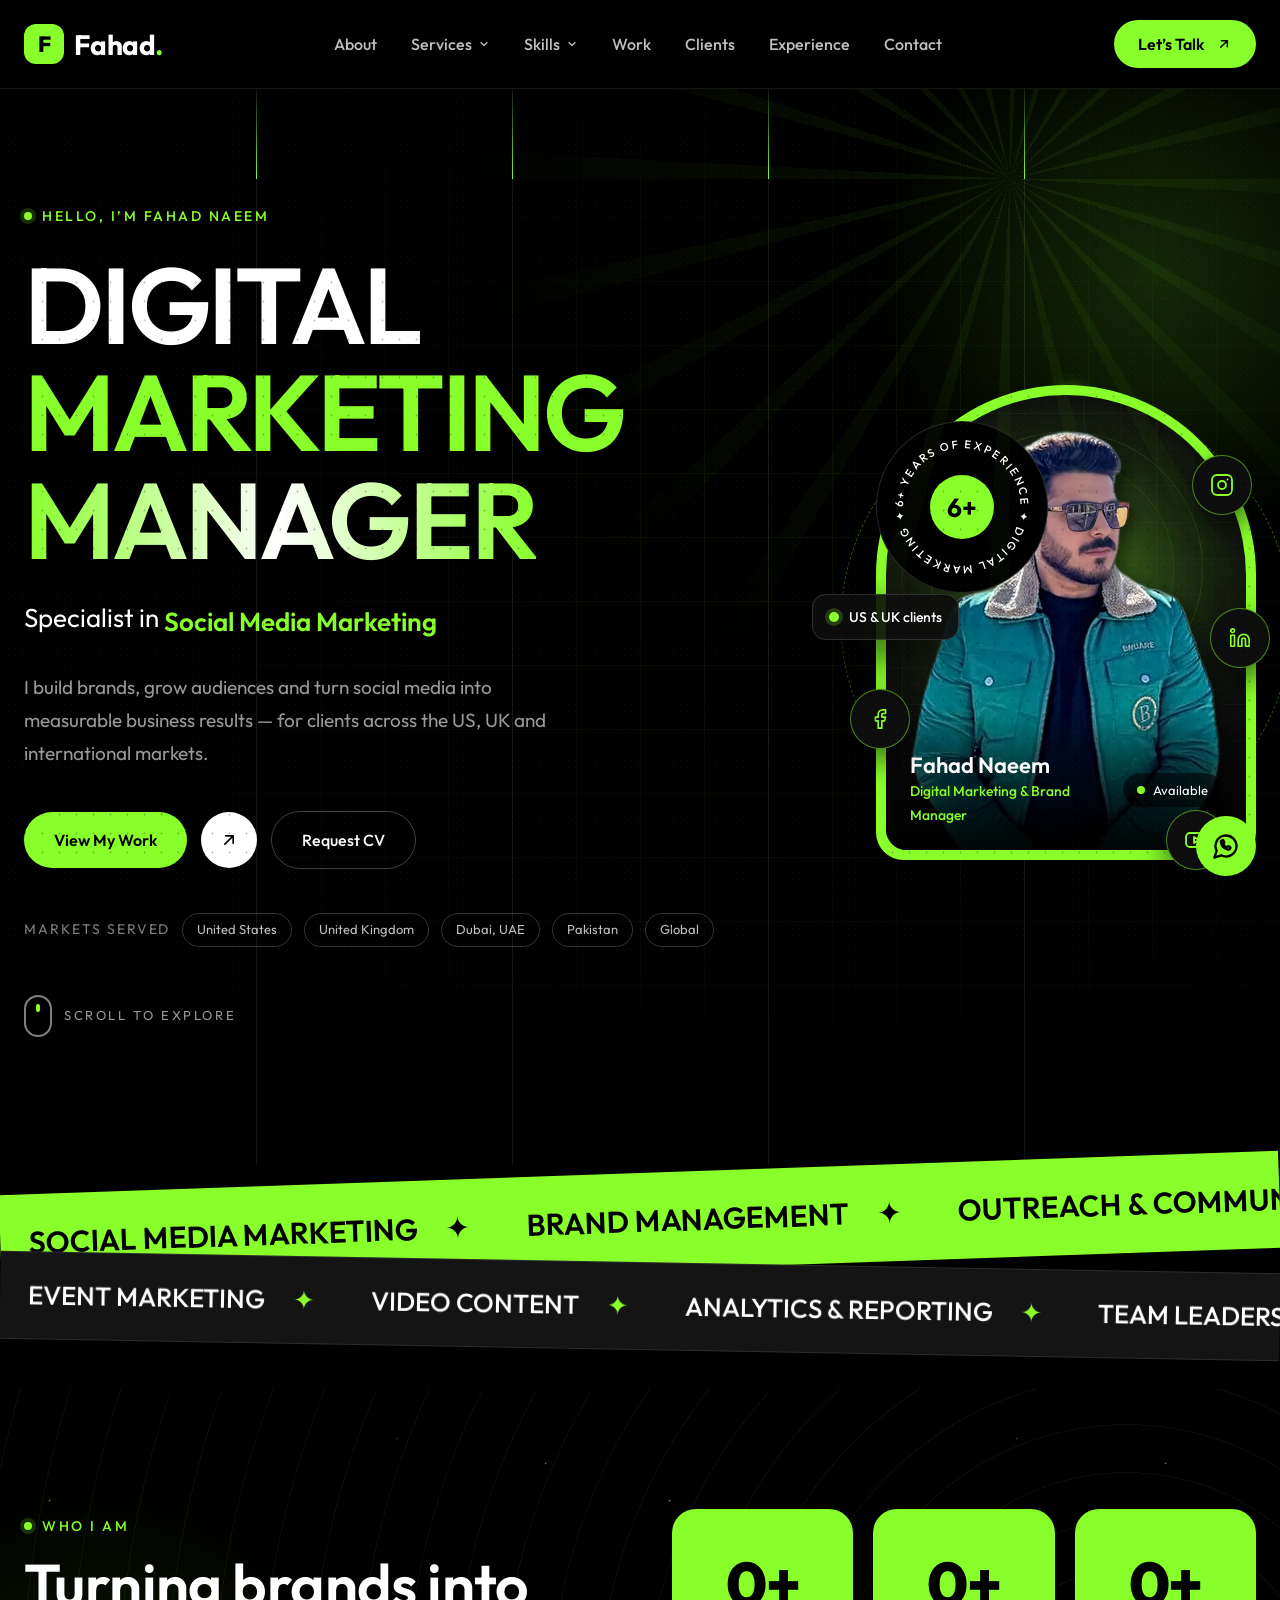
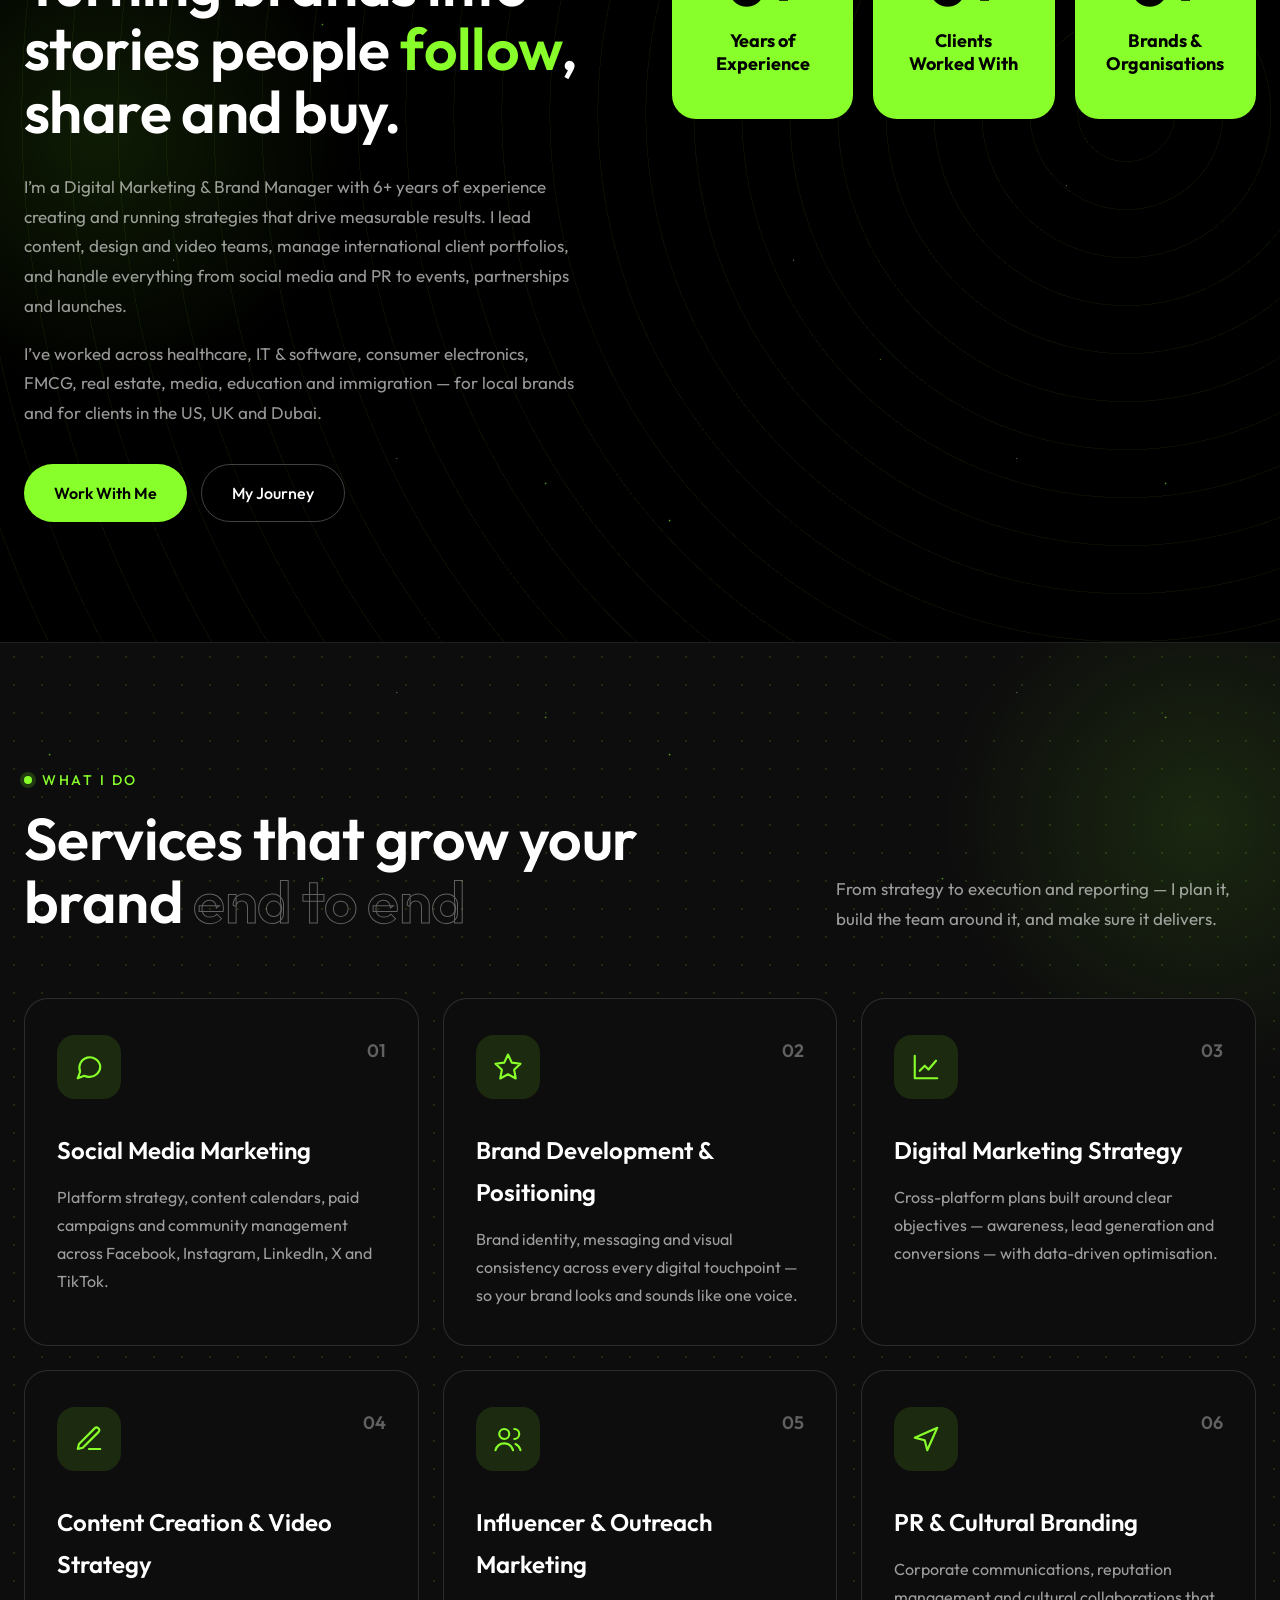
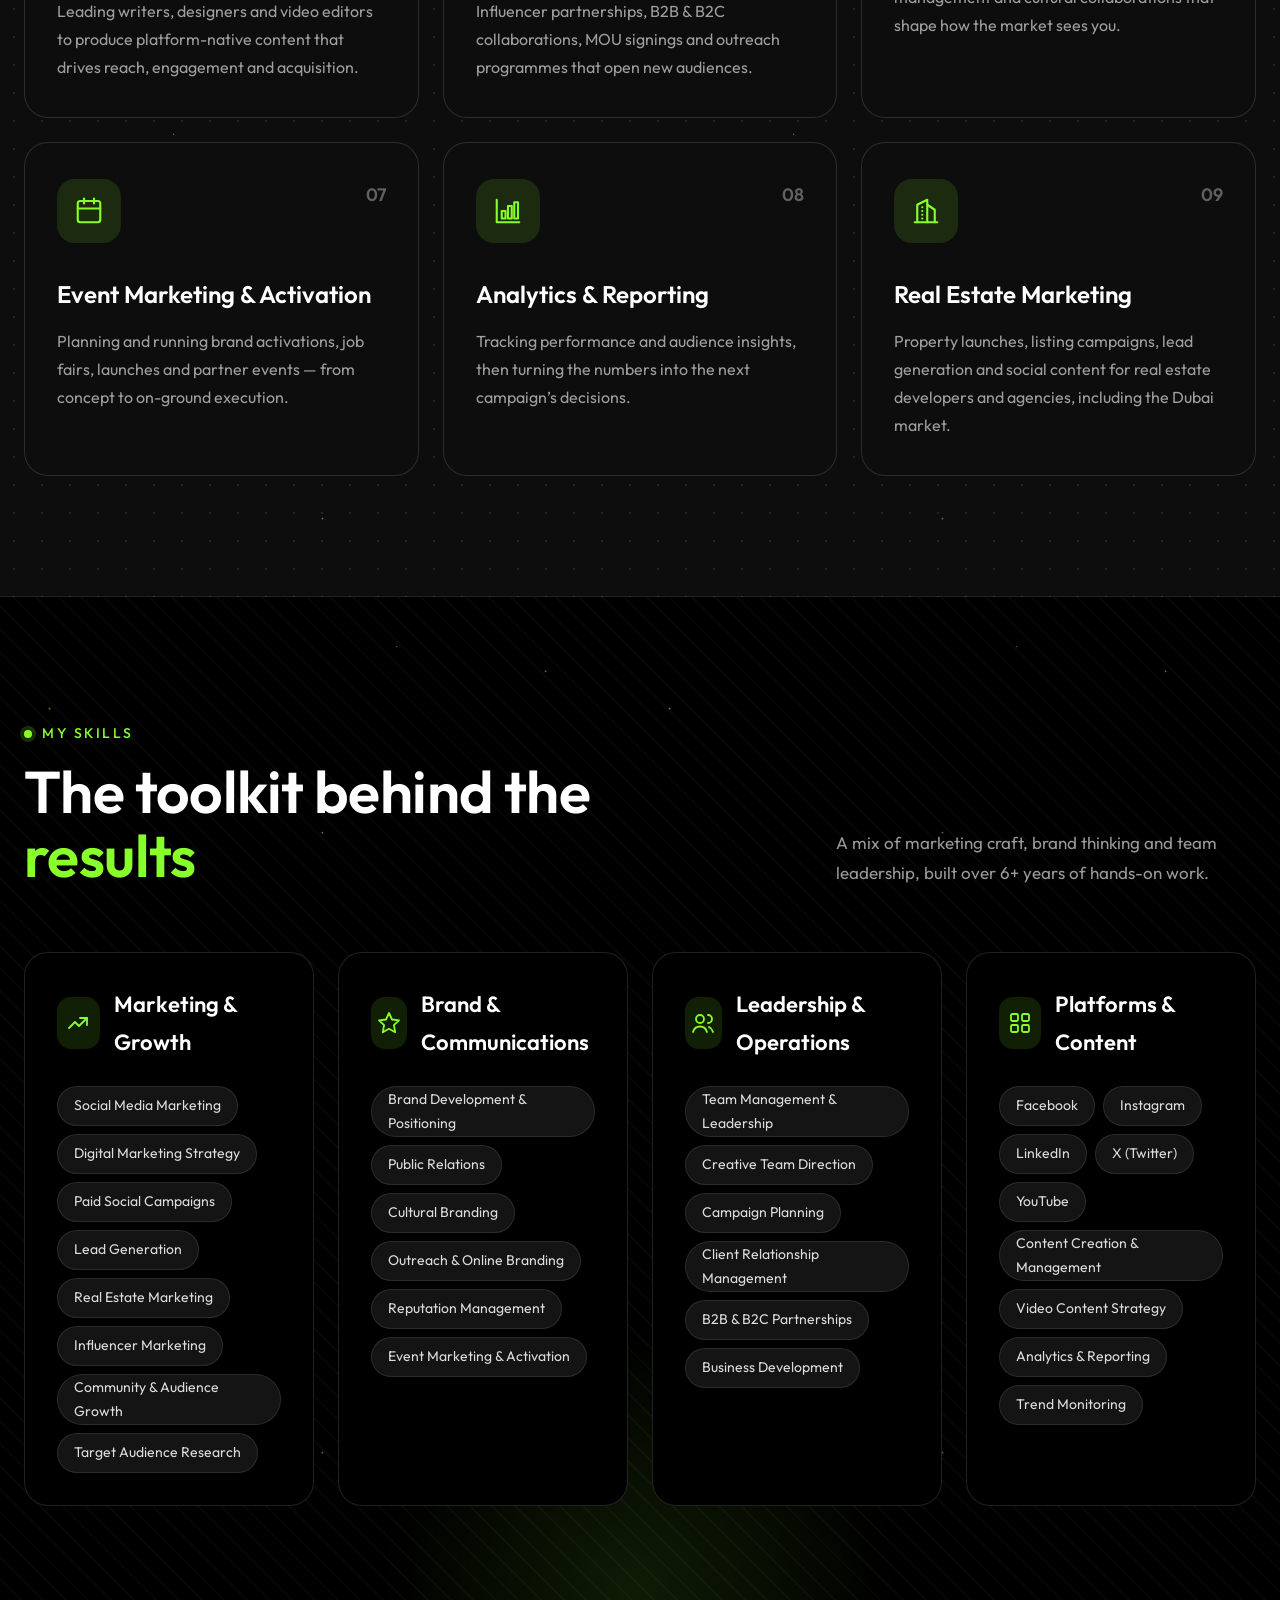
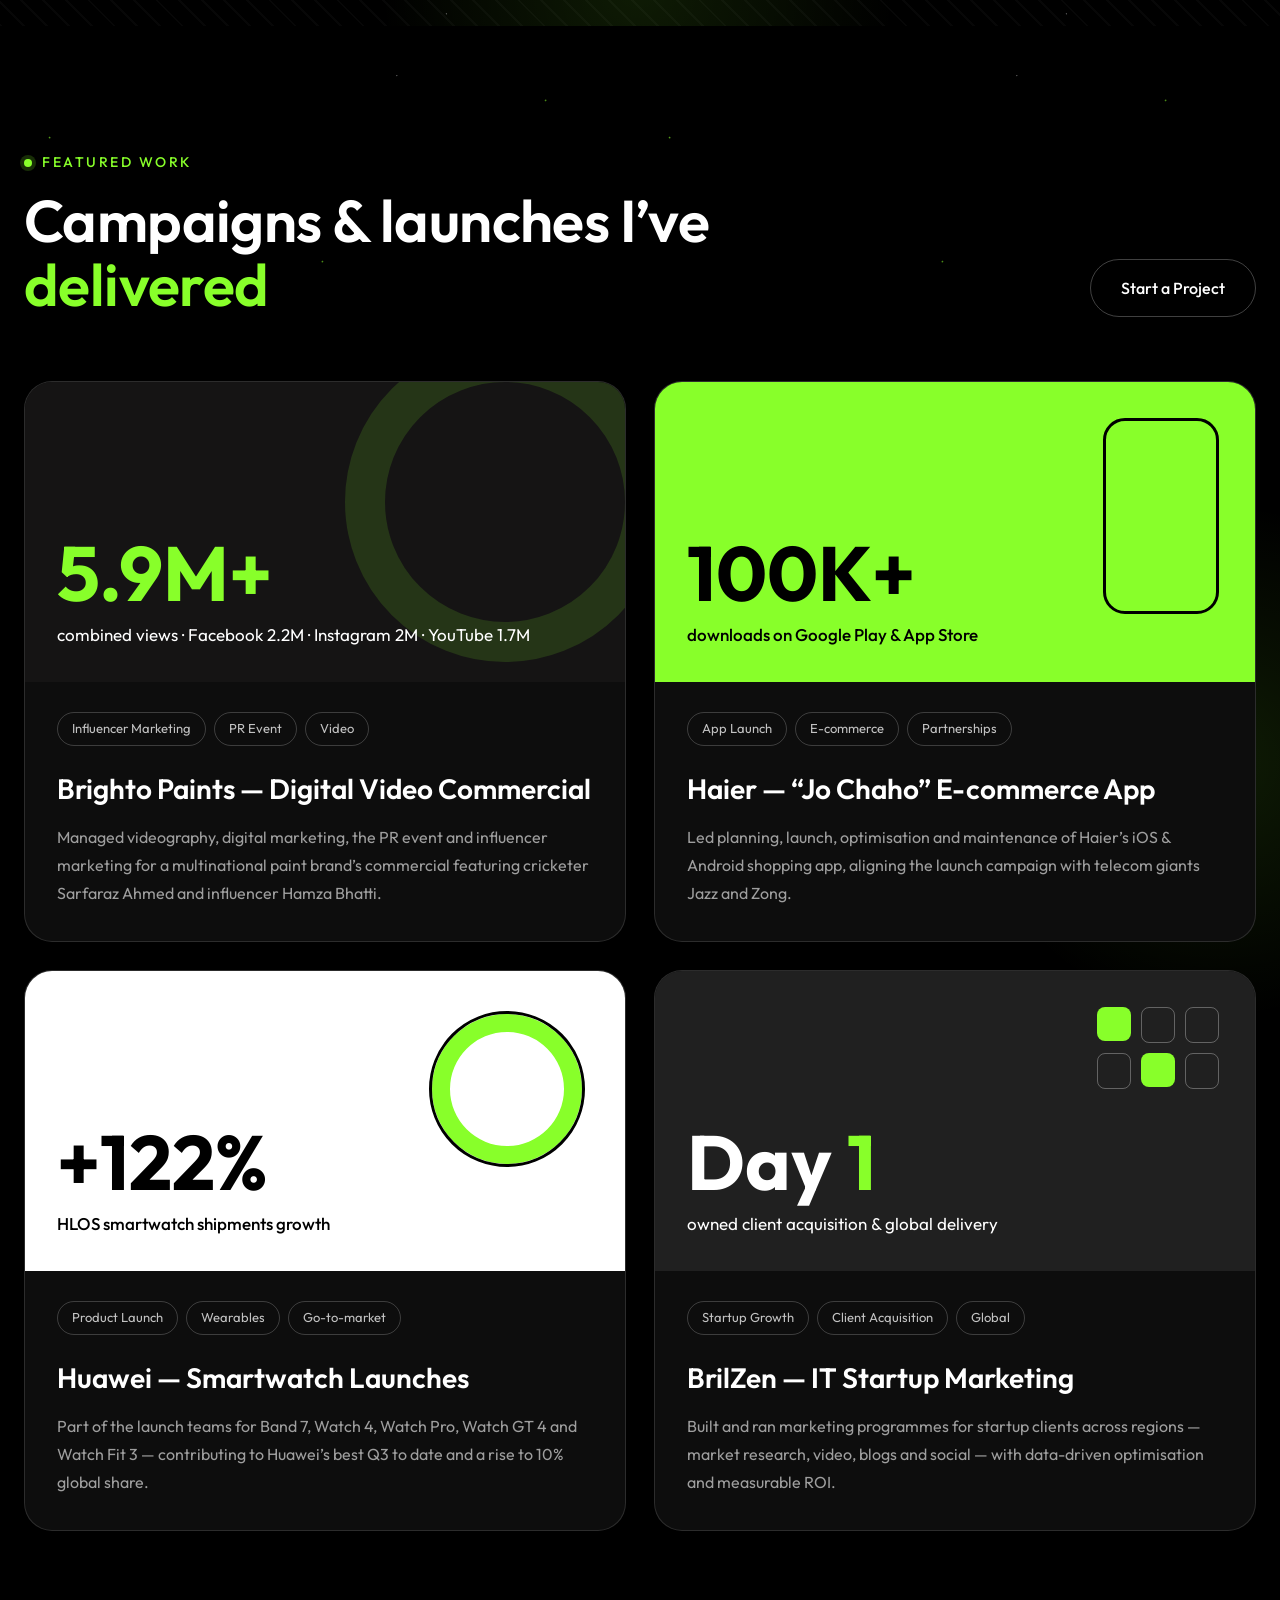
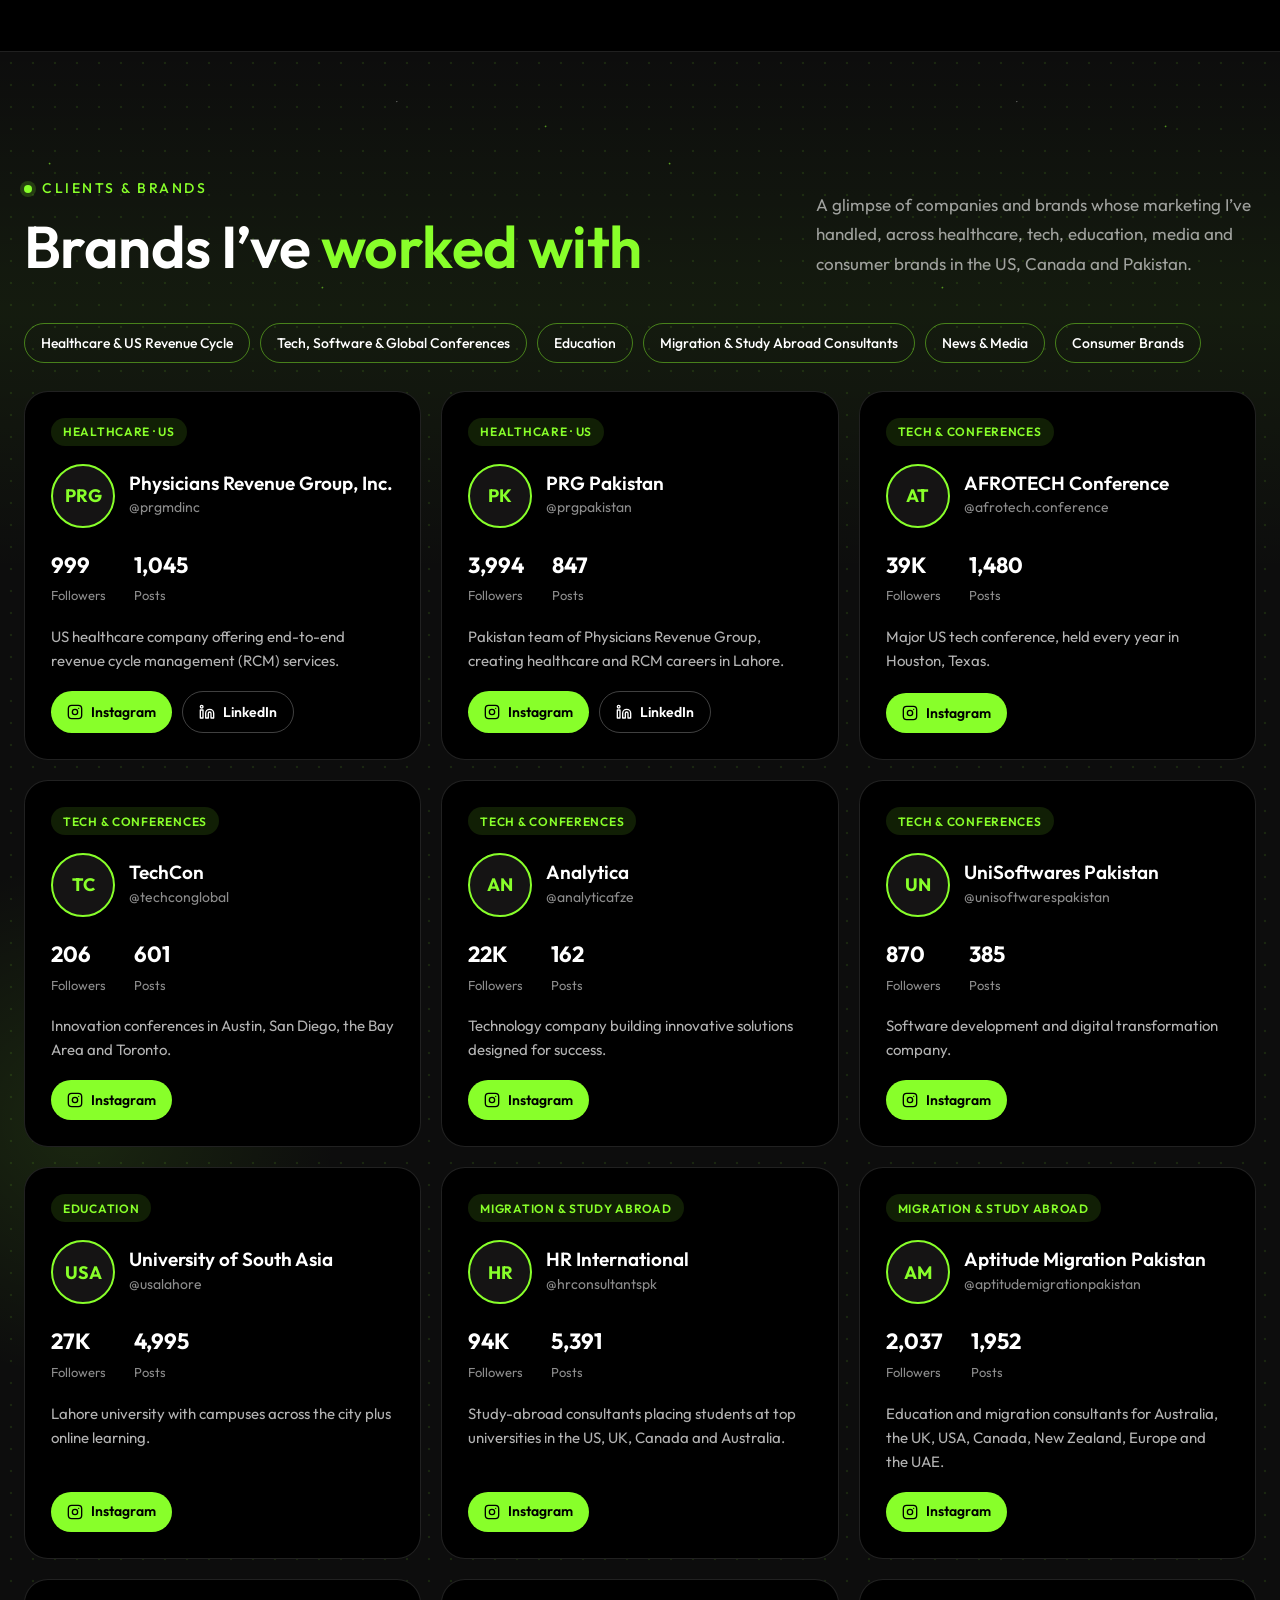
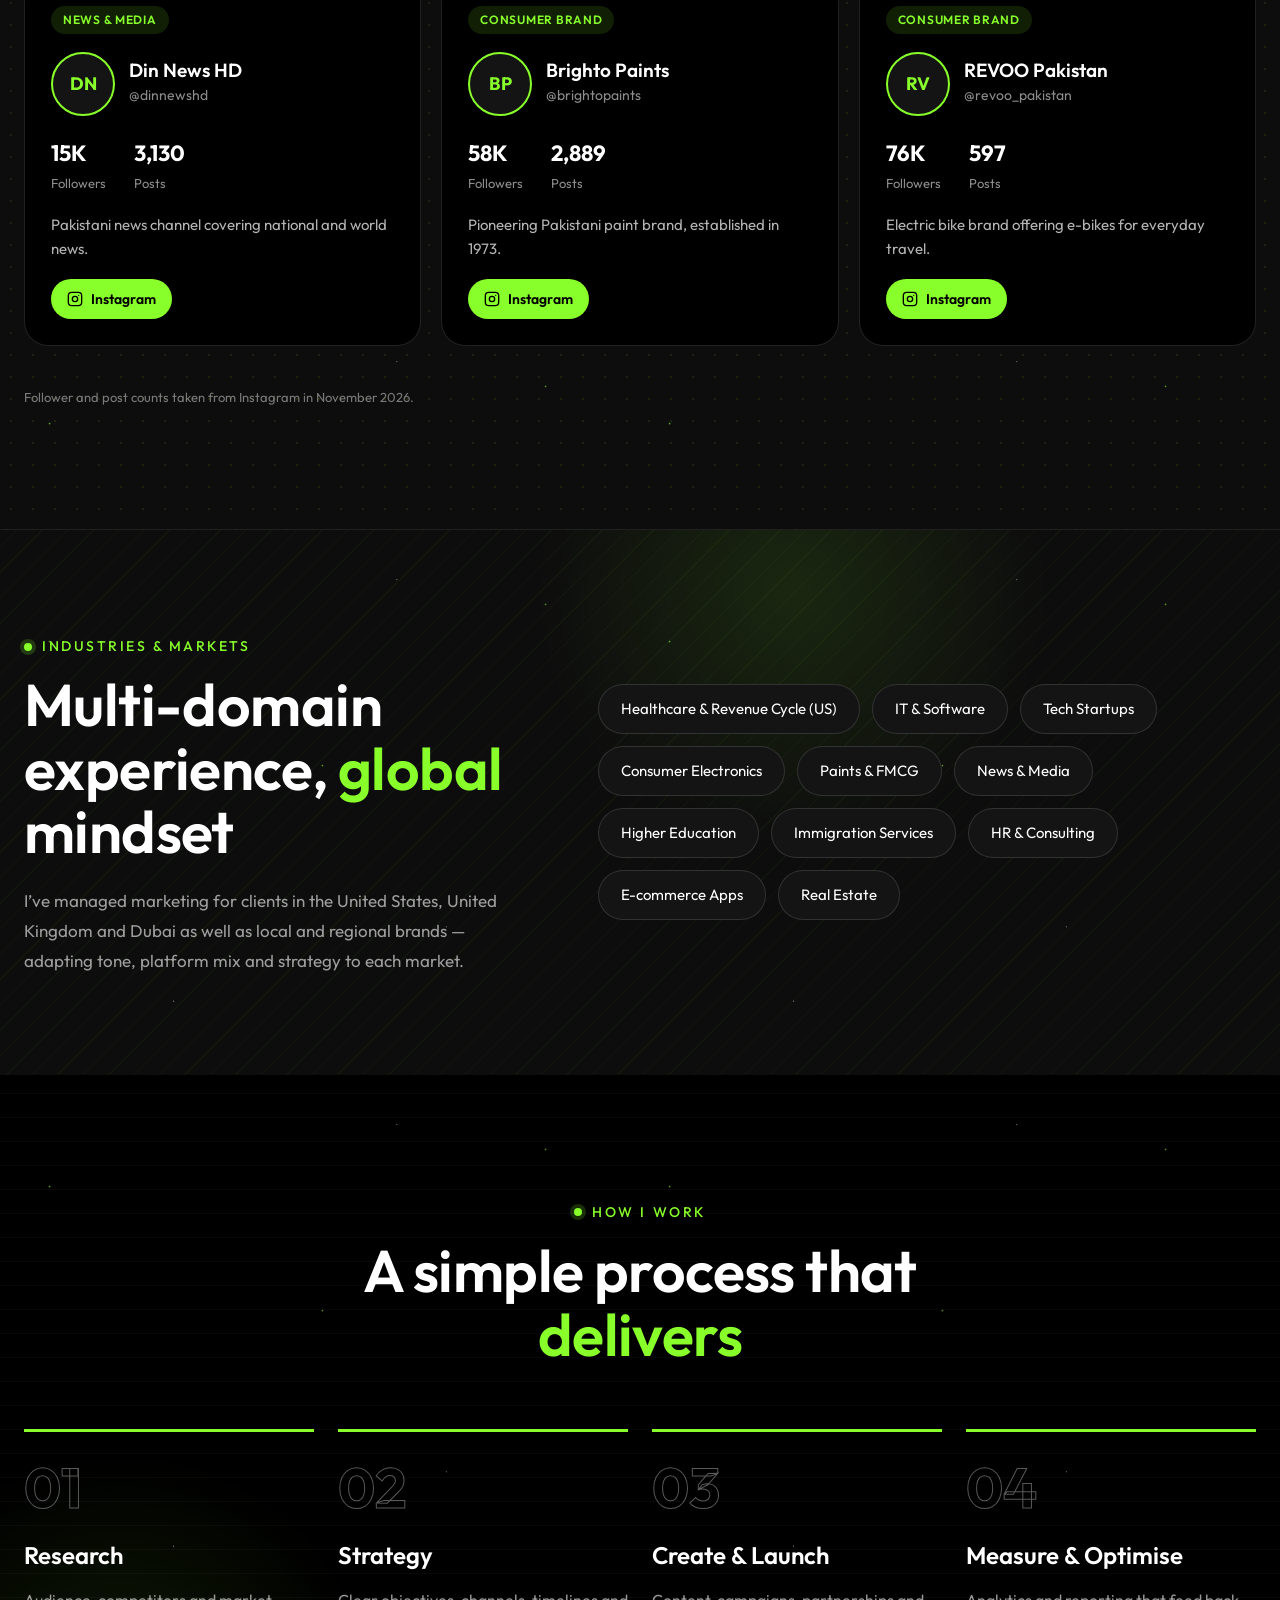
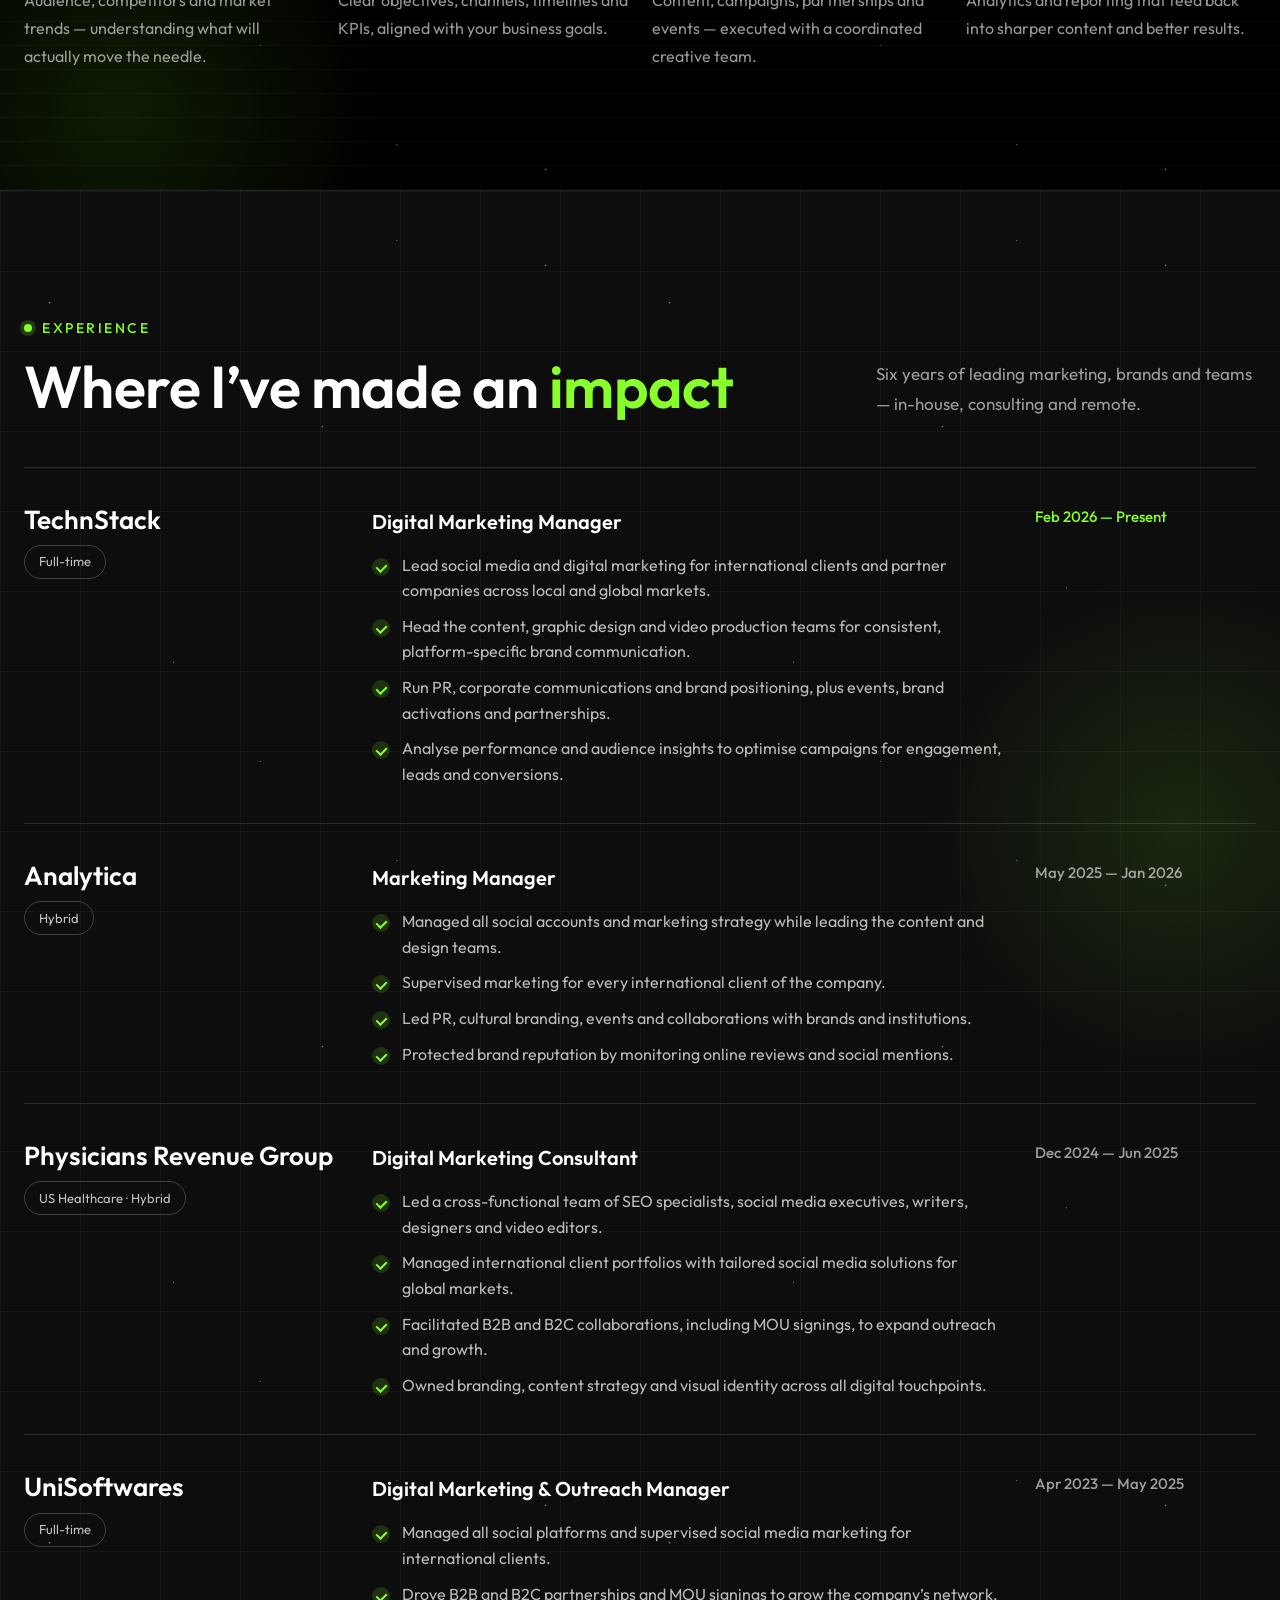
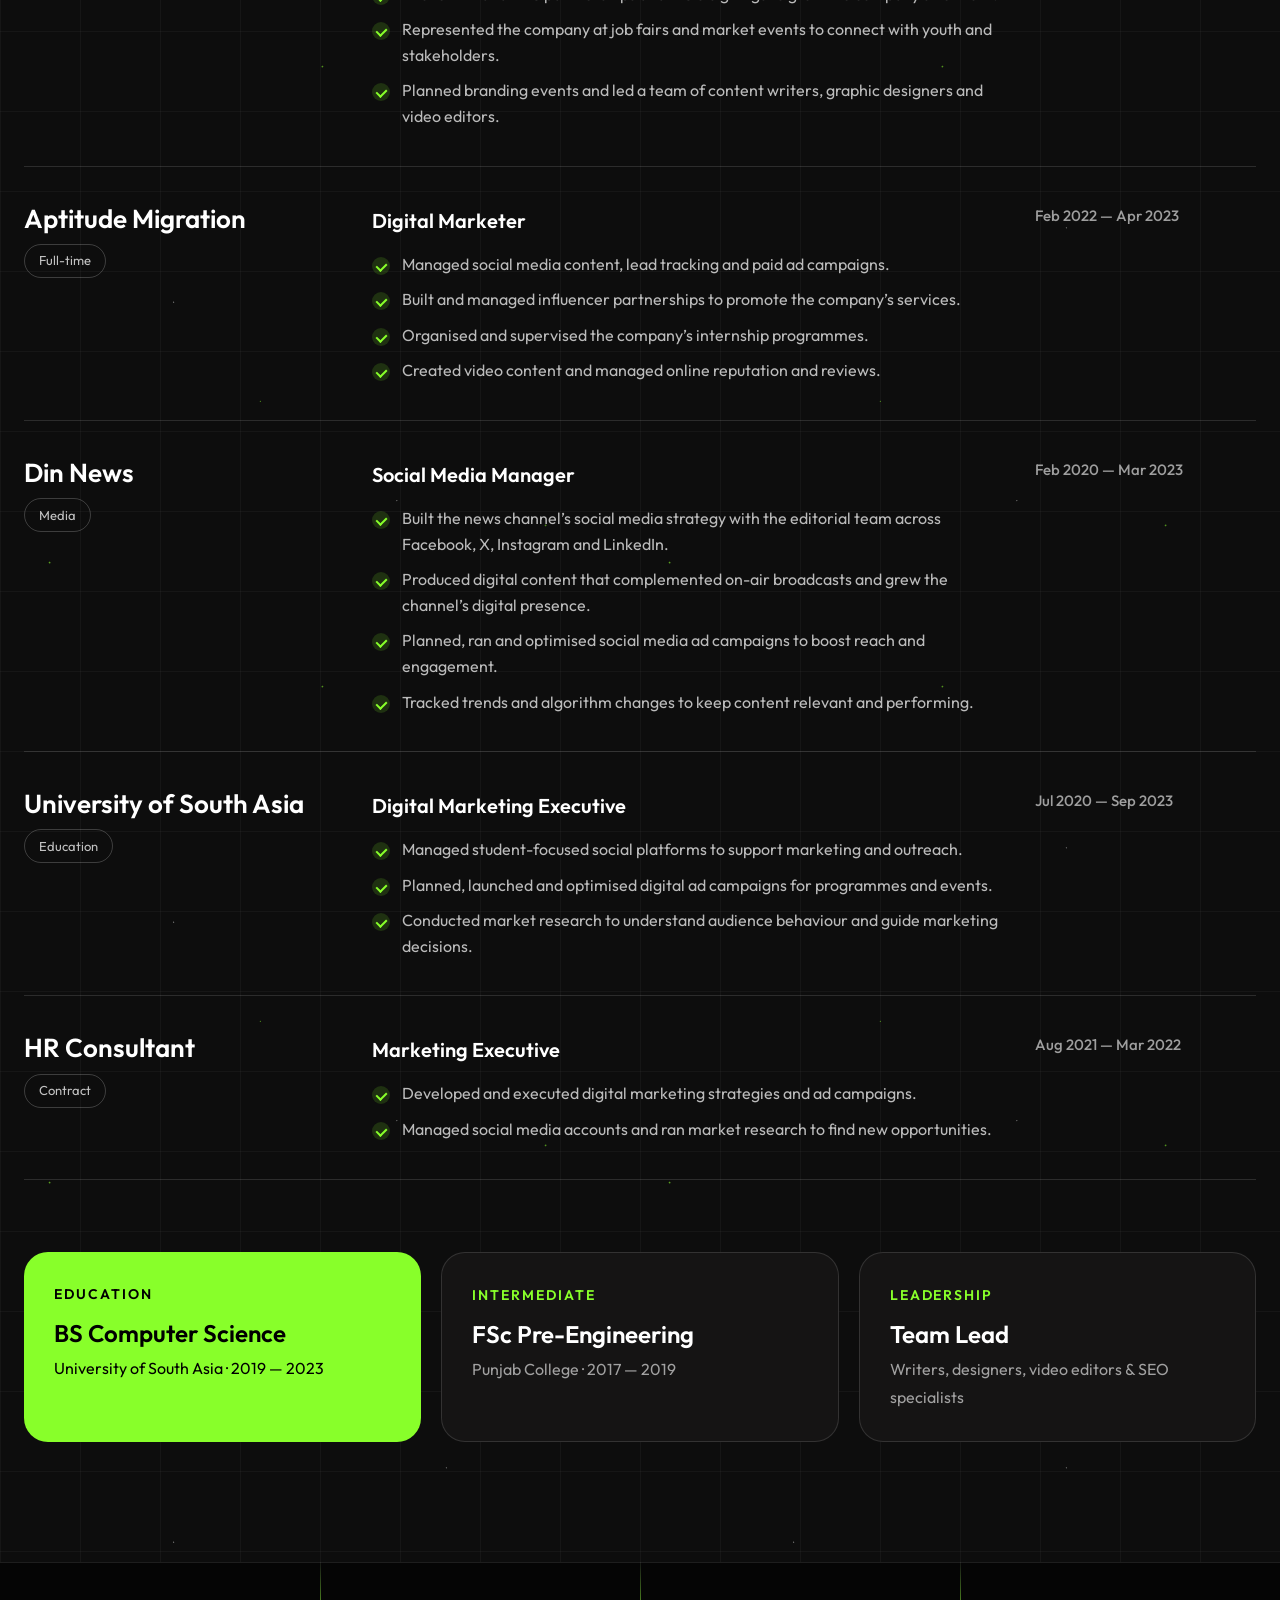
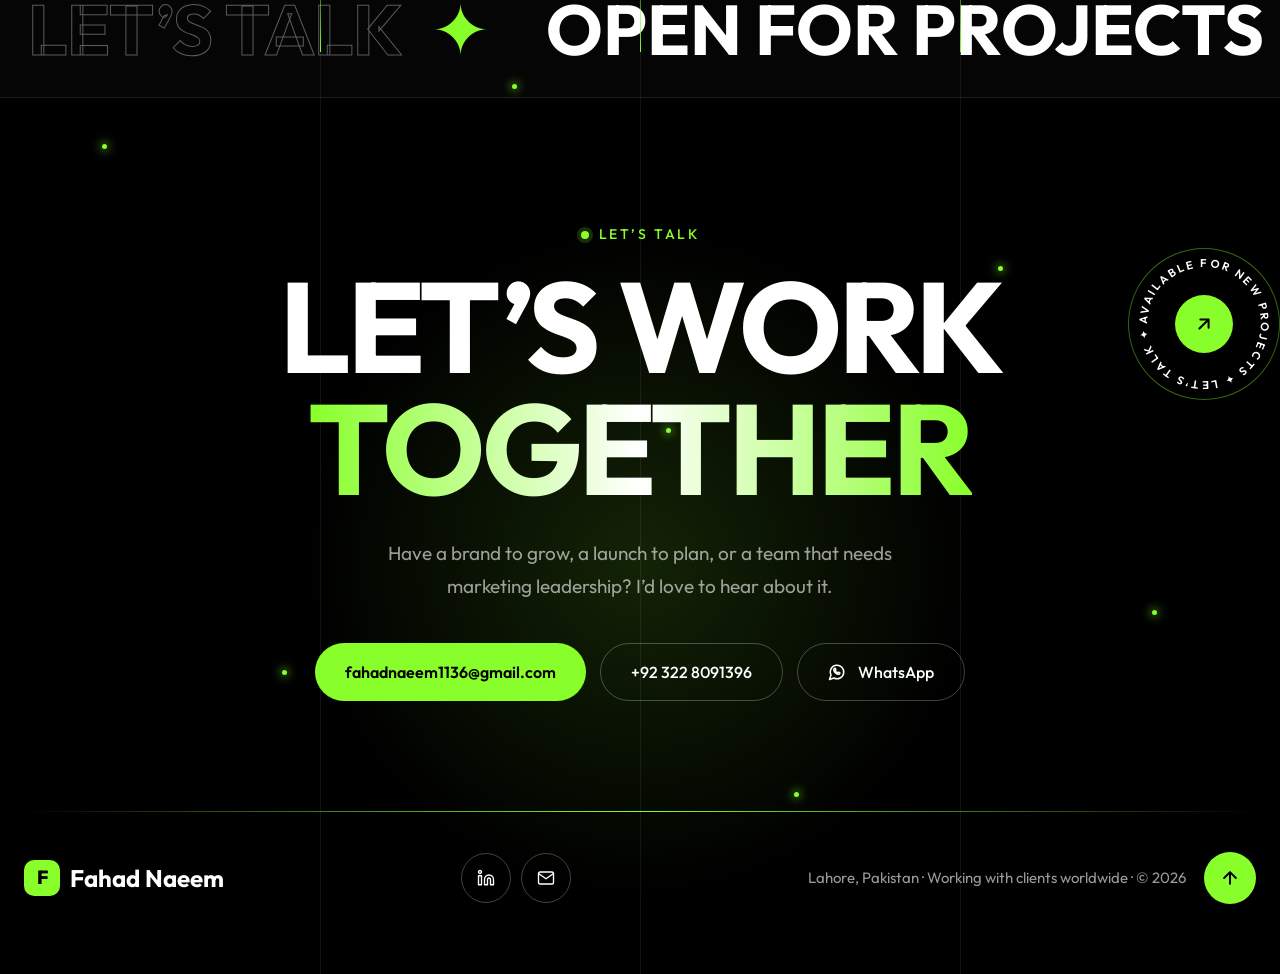
==== commit 0c9a2509: "Add background textures and animations Co-Authored-By: Claude Opus 5.5 <noreply@anthropic.com> Clau" ====
--- a/index.html
+++ b/index.html
@@ -214,6 +214,23 @@
 #experience::before{right:-180px;top:12%;animation-delay:-15s}
 section[style*="padding: 100px 0"]::before{left:40%;top:-220px;animation-delay:-18s}
 section[style*="padding: 120px 0"]:not([id])::before{left:-160px;bottom:-200px;animation-delay:-20s}
+.grain{position:fixed;inset:-10%;z-index:40;pointer-events:none;opacity:.7;background-image:radial-gradient(rgba(255,255,255,.05) .6px,transparent 1px),radial-gradient(rgba(255,255,255,.04) .6px,transparent 1px),radial-gradient(rgba(0,0,0,.35) .7px,transparent 1.2px);background-size:7px 7px,11px 13px,17px 19px;background-position:0 0,3px 5px,9px 2px;animation:grain .9s steps(4) infinite}
+@keyframes grain{0%{transform:translate(0,0)}25%{transform:translate(-2px,3px)}50%{transform:translate(3px,-2px)}75%{transform:translate(-3px,-3px)}100%{transform:translate(2px,2px)}}
+#home{overflow:clip}
+#home::after{content:"";position:absolute;right:-380px;top:-560px;width:1300px;height:1300px;z-index:0;pointer-events:none;background:repeating-conic-gradient(from 0deg,rgba(136,255,42,.07) 0deg 3deg,transparent 3deg 15deg);-webkit-mask-image:radial-gradient(circle,#000 0%,transparent 62%);mask-image:radial-gradient(circle,#000 0%,transparent 62%);animation:spin 120s linear infinite}
+#about{background-image:repeating-radial-gradient(circle at 88% 38%,rgba(136,255,42,.06) 0 1px,transparent 1px 48px);animation:ringPulse 14s ease-in-out infinite}
+@keyframes ringPulse{0%,100%{background-size:100% 100%}50%{background-size:108% 108%}}
+#services{background-image:radial-gradient(rgba(136,255,42,.13) 1px,transparent 1.6px) !important;background-size:28px 28px !important;animation:dotDrift 26s linear infinite}
+@keyframes dotDrift{to{background-position:28px 56px}}
+#skills{background-image:repeating-linear-gradient(45deg,rgba(255,255,255,.028) 0 2px,transparent 2px 16px);animation:stripeSlide 24s linear infinite}
+@keyframes stripeSlide{to{background-position:226px 0}}
+#clients{background-image:linear-gradient(180deg,rgba(136,255,42,0) 0%,rgba(136,255,42,.06) 50%,rgba(136,255,42,0) 100%),radial-gradient(rgba(136,255,42,.10) 1px,transparent 1.6px) !important;background-size:100% 520px,22px 22px !important;background-repeat:no-repeat,repeat !important;animation:scanDown 9s linear infinite}
+@keyframes scanDown{from{background-position:0 -520px,0 0}to{background-position:0 calc(100% + 520px),22px 22px}}
+#experience{background-image:linear-gradient(rgba(255,255,255,.035) 1px,transparent 1px),linear-gradient(90deg,rgba(255,255,255,.035) 1px,transparent 1px) !important;background-size:80px 80px !important;animation:gridMove2 30s linear infinite}
+@keyframes gridMove2{to{background-position:80px 80px}}
+section[style*="padding: 100px 0"]{background-image:repeating-linear-gradient(-45deg,rgba(136,255,42,.045) 0 1px,transparent 1px 18px) !important;animation:stripeSlide 30s linear infinite}
+section[style*="padding: 120px 0"]:not([id]){background-image:repeating-linear-gradient(0deg,rgba(255,255,255,.03) 0 1px,transparent 1px 24px);animation:linesUp 12s linear infinite}
+@keyframes linesUp{to{background-position:0 -240px}}
 #services [style*="minmax(280px, 1fr)"]{grid-template-columns:repeat(auto-fill,minmax(min(100%,340px),1fr)) !important}
 .mnav{display:none}
 @media (max-width: 900px){.mnav{display:block;order:3}.mnav summary{list-style:none;width:48px;height:48px;box-sizing:border-box;border-radius:14px;border:1px solid rgba(255,255,255,.22);display:flex;flex-direction:column;align-items:center;justify-content:center;gap:5px;cursor:pointer}.mnav summary::-webkit-details-marker{display:none}.mnav summary span{display:block;width:20px;height:2px;background:#fff;border-radius:2px;transition:transform .3s,opacity .3s}.mnav[open] summary{border-color:#88ff2a}.mnav[open] summary span:nth-child(1){transform:translateY(7px) rotate(45deg)}.mnav[open] summary span:nth-child(2){opacity:0}.mnav[open] summary span:nth-child(3){transform:translateY(-7px) rotate(-45deg)}.mnav-panel{position:absolute;left:0;right:0;top:100%;background:#050505;border-bottom:1px solid rgba(136,255,42,.35);padding:8px 24px 24px;display:flex;flex-direction:column;animation:fadeUp .35s ease both}.mnav-panel a{display:flex;align-items:center;min-height:52px;border-bottom:1px solid rgba(255,255,255,.08);color:#fff;font-size:18px;font-weight:500}.mnav-panel a:hover{color:#88ff2a}.mnav-panel a.mnav-wa{margin-top:16px;justify-content:center;border:0;border-radius:999px;background:#88ff2a;color:#000;font-weight:600}.site-header .btn{margin-left:auto}}
@@ -232,6 +249,7 @@
 <body>
 <div style="background: #000000; color: rgba(255,255,255,0.6); font-family: 'Outfit', system-ui, sans-serif; font-size: 17px; line-height: 1.75; overflow-x: clip">
 <div class="progress" aria-hidden="true"></div>
+<div class="grain" aria-hidden="true"></div>
 <a class="wa-float" href="https://wa.me/923228091396?text=Hi%20Fahad%2C%20I%20saw%20your%20portfolio%20and%20would%20like%20to%20talk." target="_blank" rel="noopener" aria-label="Chat with Fahad on WhatsApp"><svg width="28" height="28" viewBox="0 0 24 24" fill="none" stroke="currentColor" stroke-width="2" stroke-linecap="round" stroke-linejoin="round" aria-hidden="true"><path d="M7.9 20A9 9 0 1 0 4 16.1L2 22Z"></path><path d="M9.5 9.5c.3 1.6 1.4 3 3 3.8l.9-.9c.2-.2.5-.2.8-.1l1.3.6c.3.1.4.4.3.7-.3 1-1.2 1.6-2.2 1.4-3-.6-5.3-2.9-5.9-5.9-.2-1 .4-1.9 1.4-2.2.3-.1.6 0 .7.3l.6 1.3c.1.3.1.6-.1.8z"></path></svg><span aria-hidden="true">Chat on WhatsApp</span></a>
 <header class="site-header" style="position: sticky; top: 0; z-index: 50; background: rgba(0,0,0,0.72); backdrop-filter: blur(14px); border-bottom: 1px solid rgba(255,255,255,0.08)">
 <div class="wrap" style="display: flex; align-items: center; justify-content: space-between; gap: 24px; min-height: 88px">
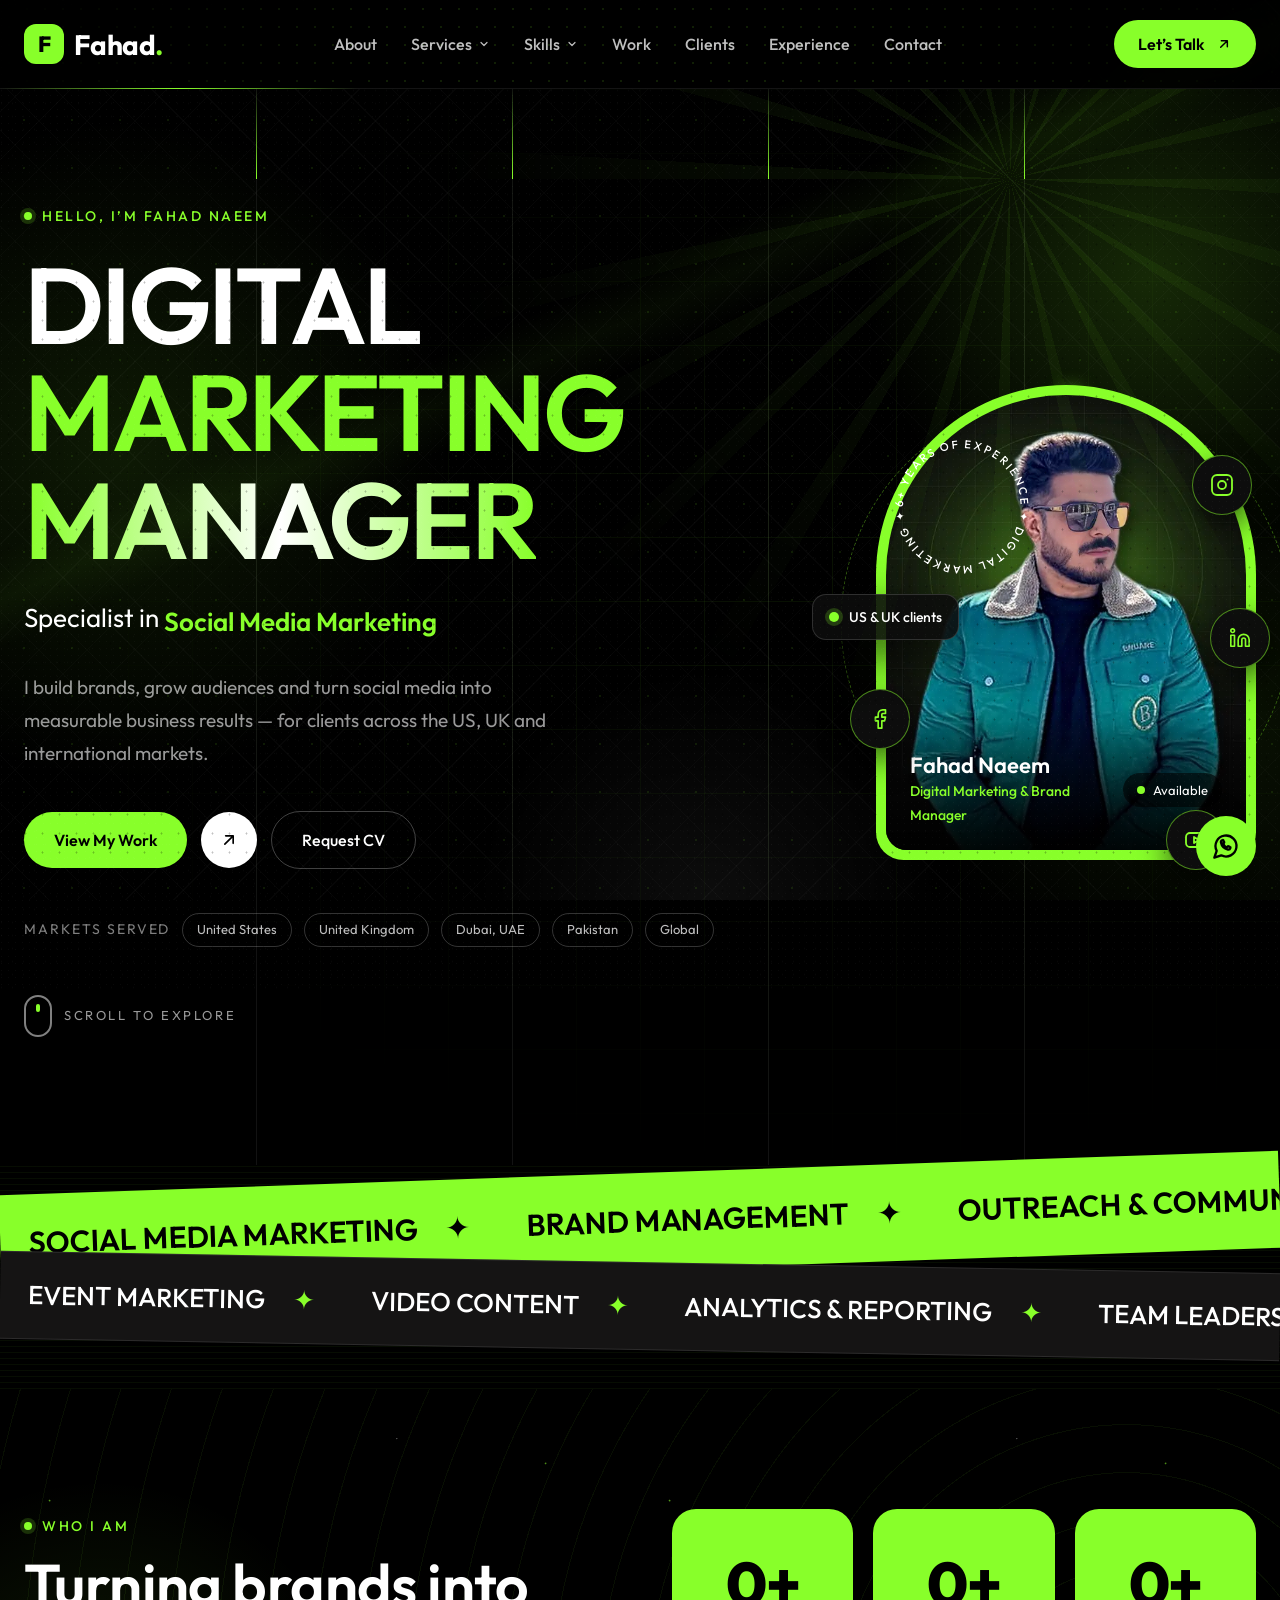
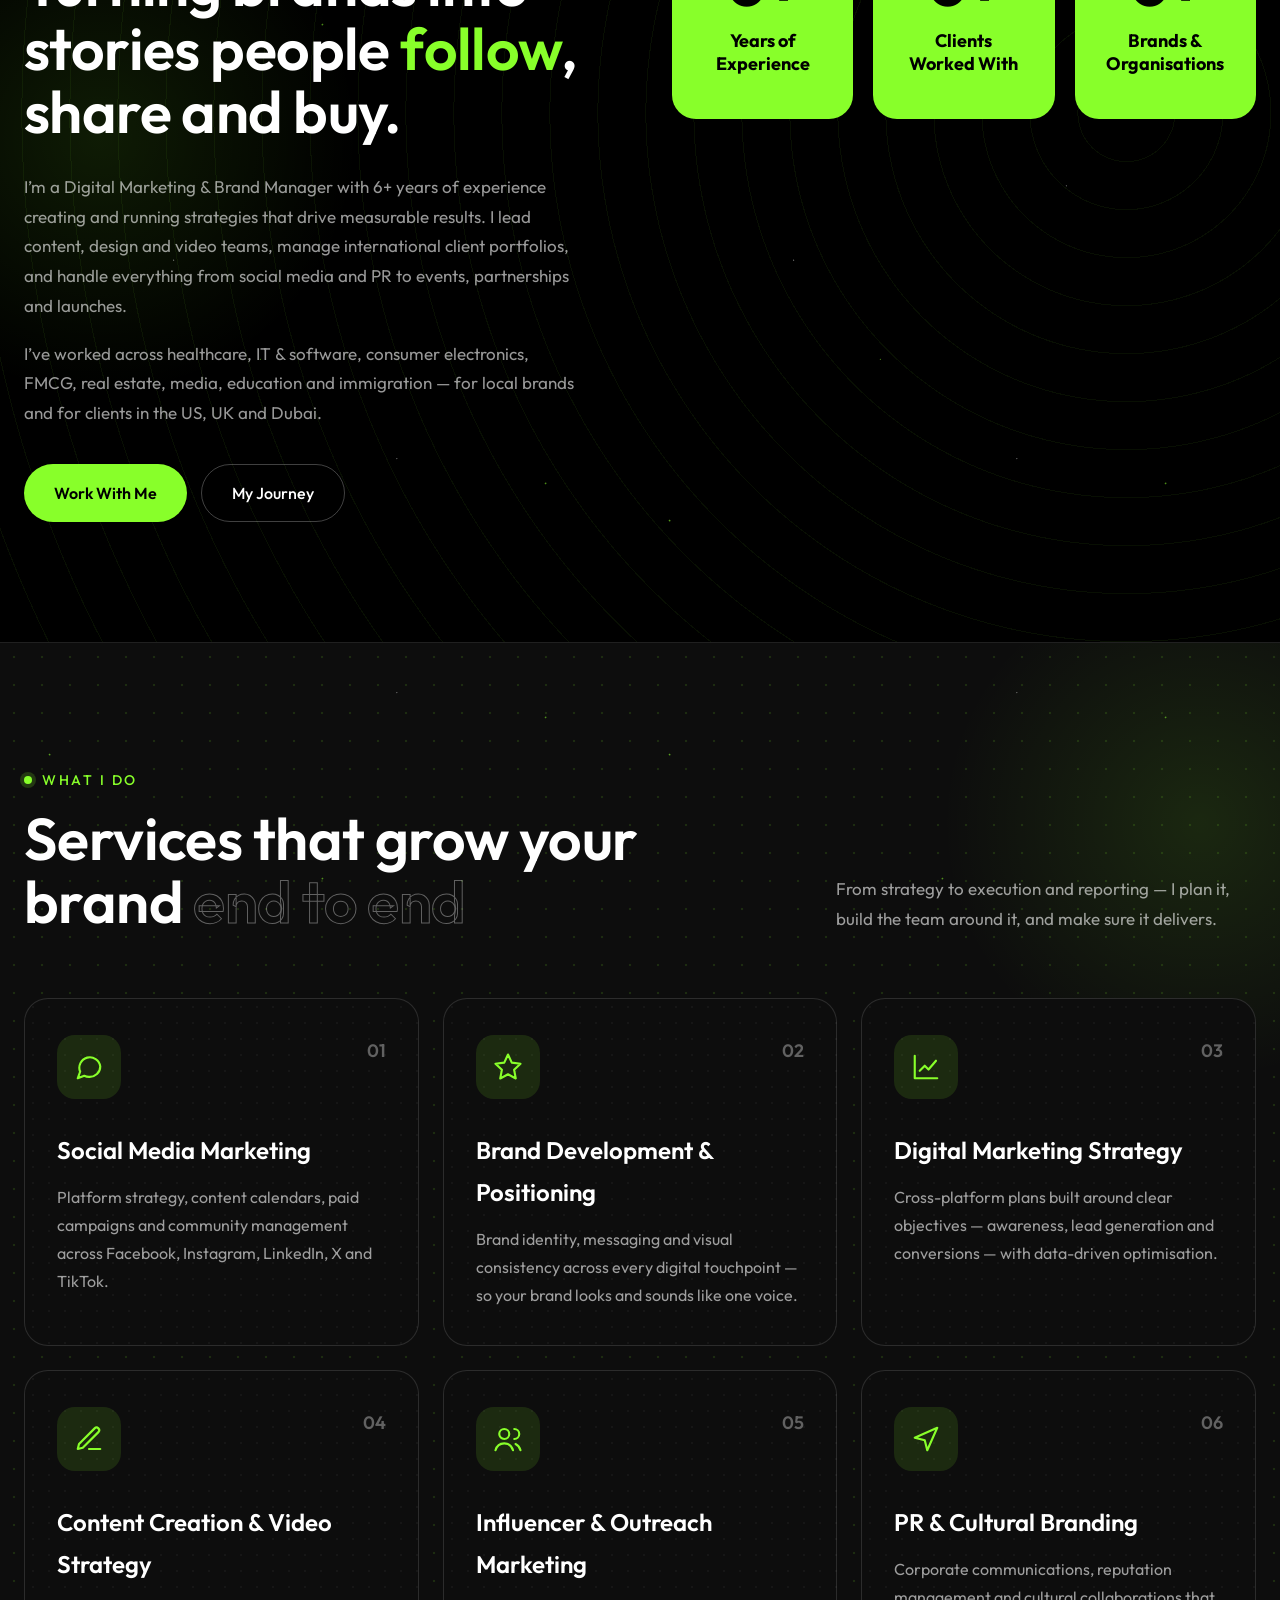
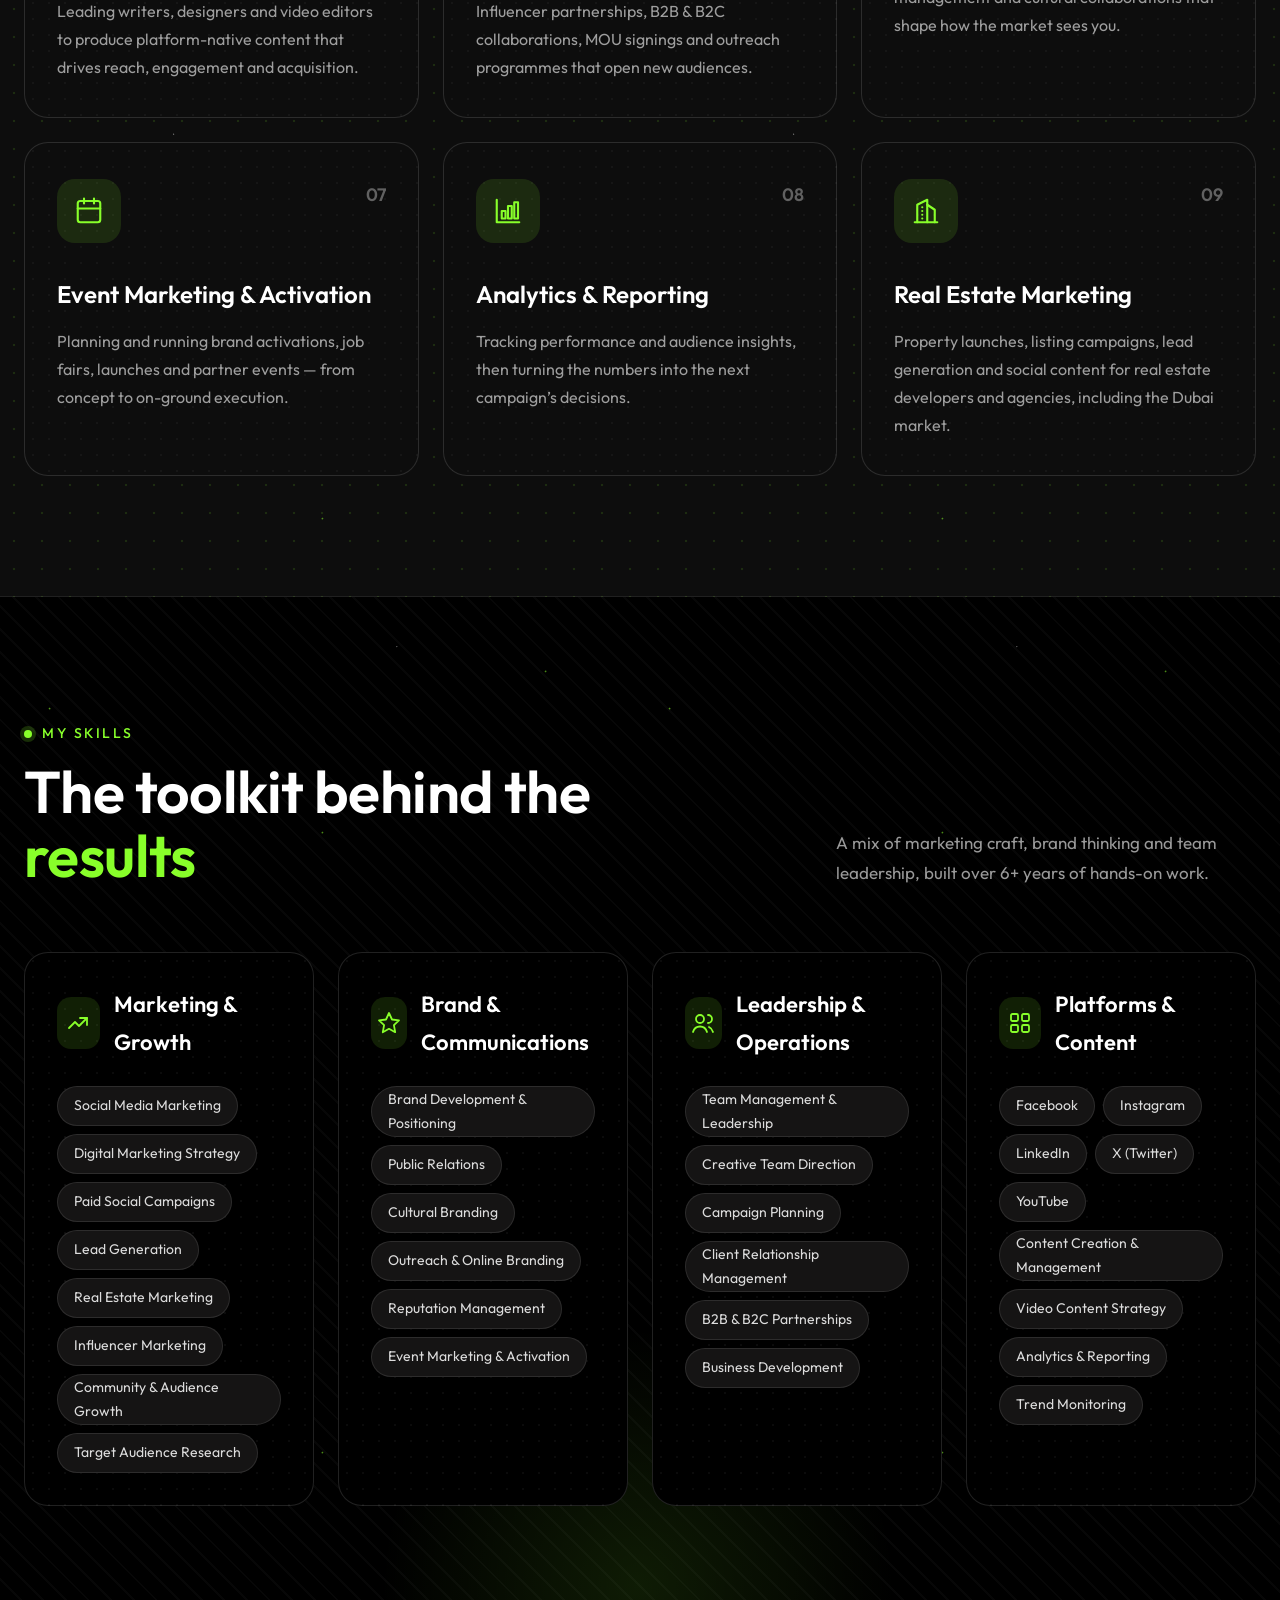
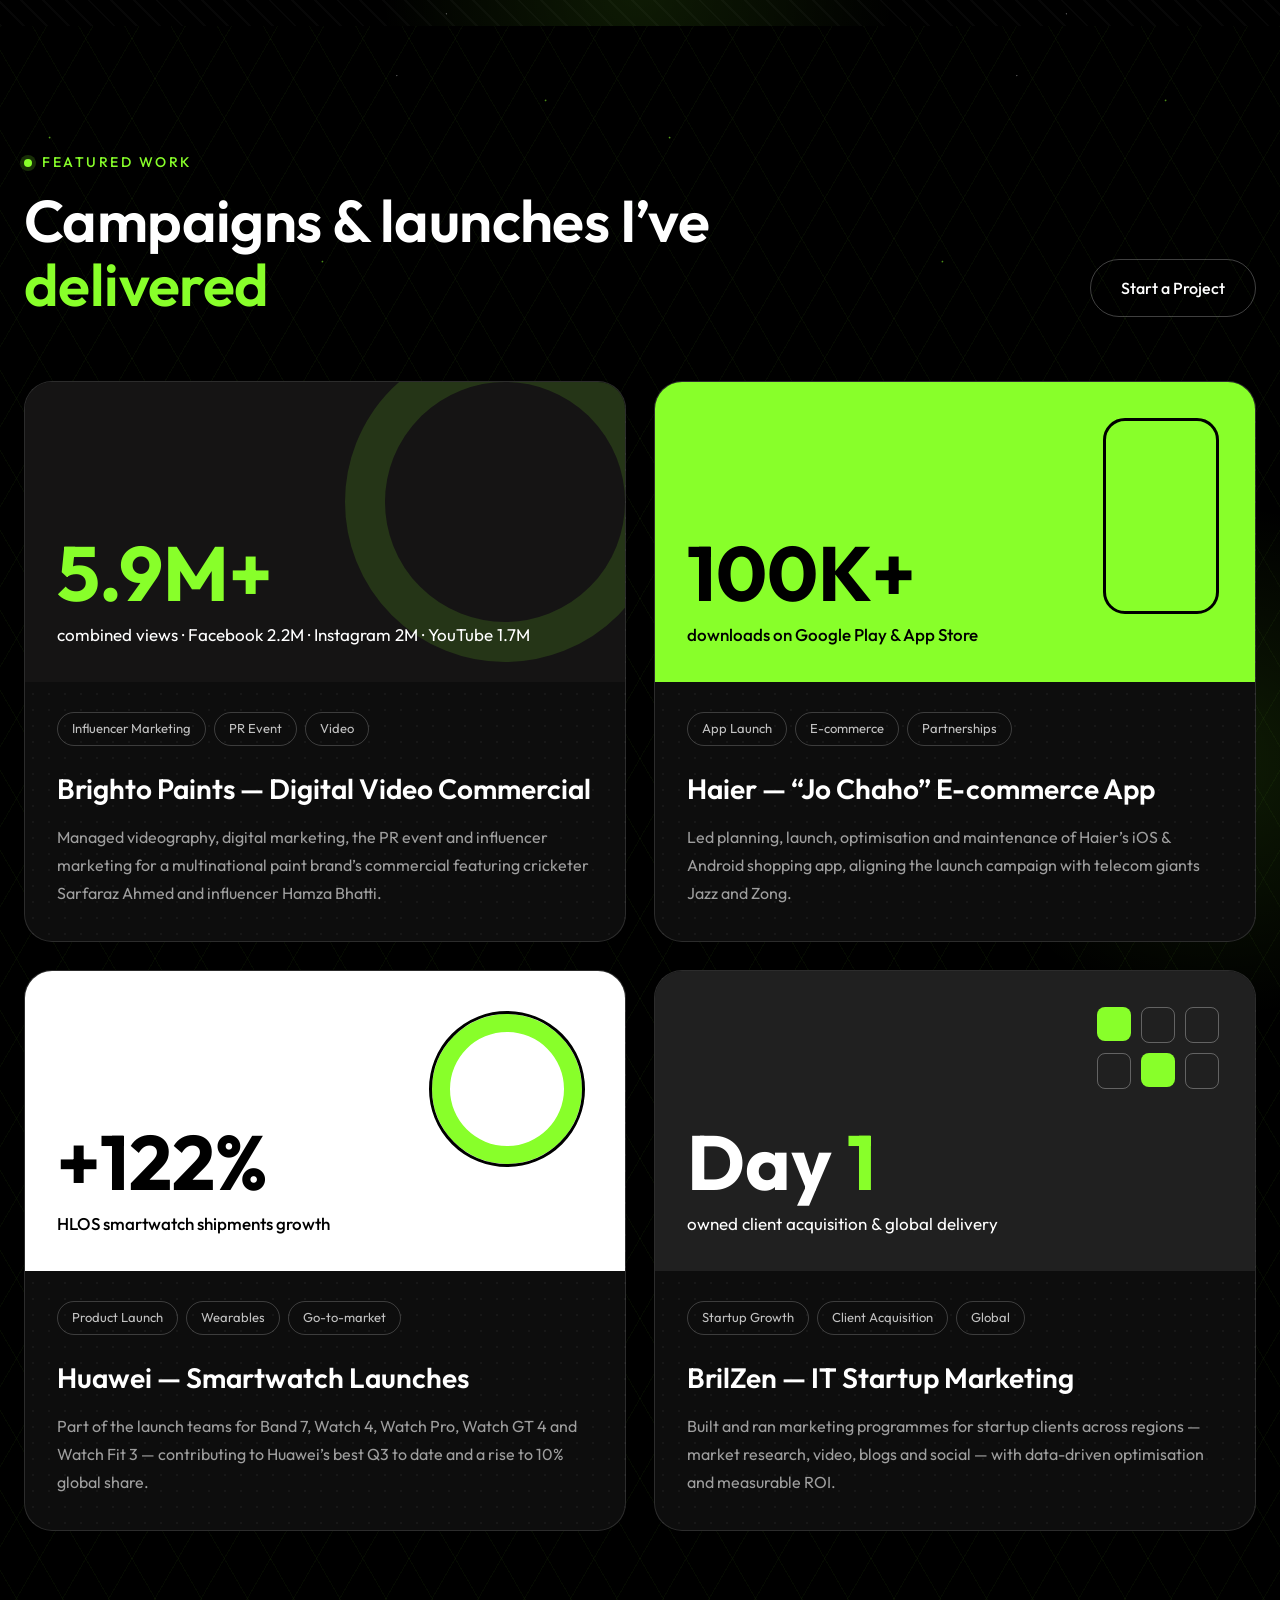
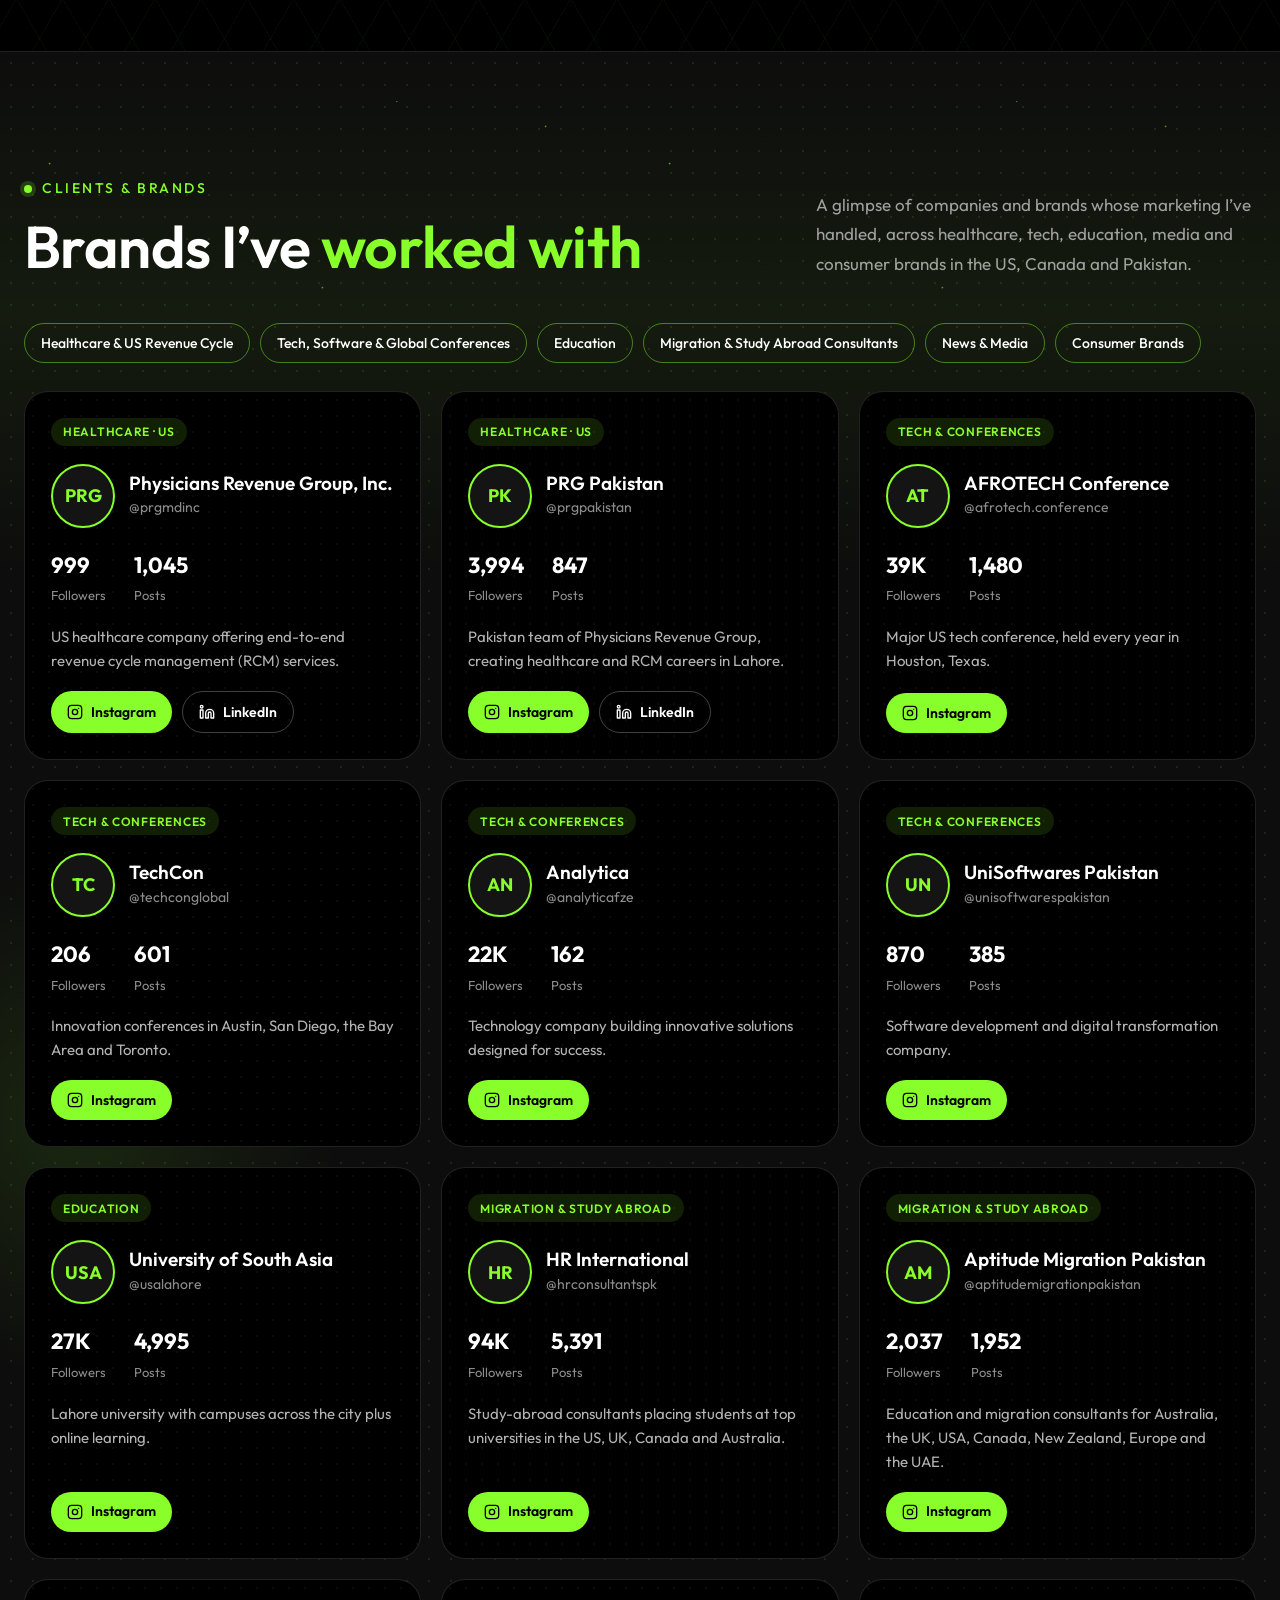
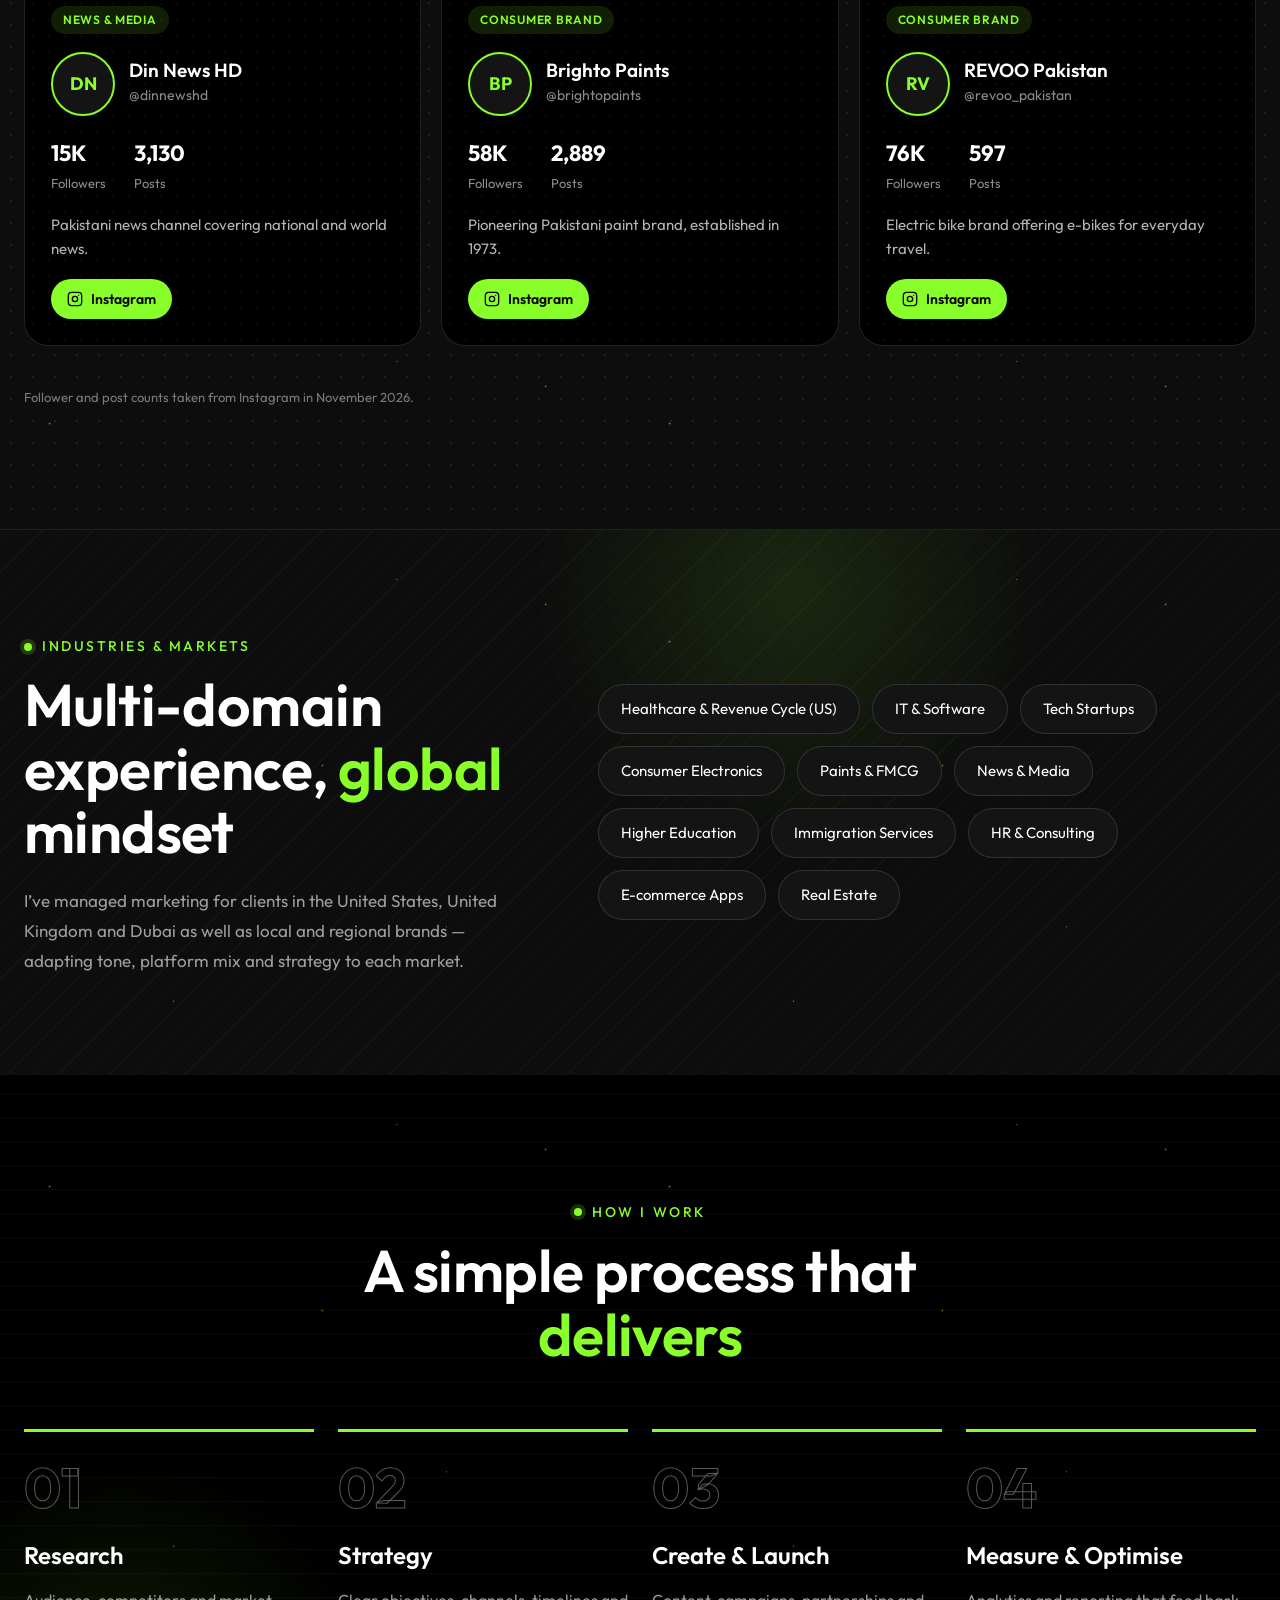
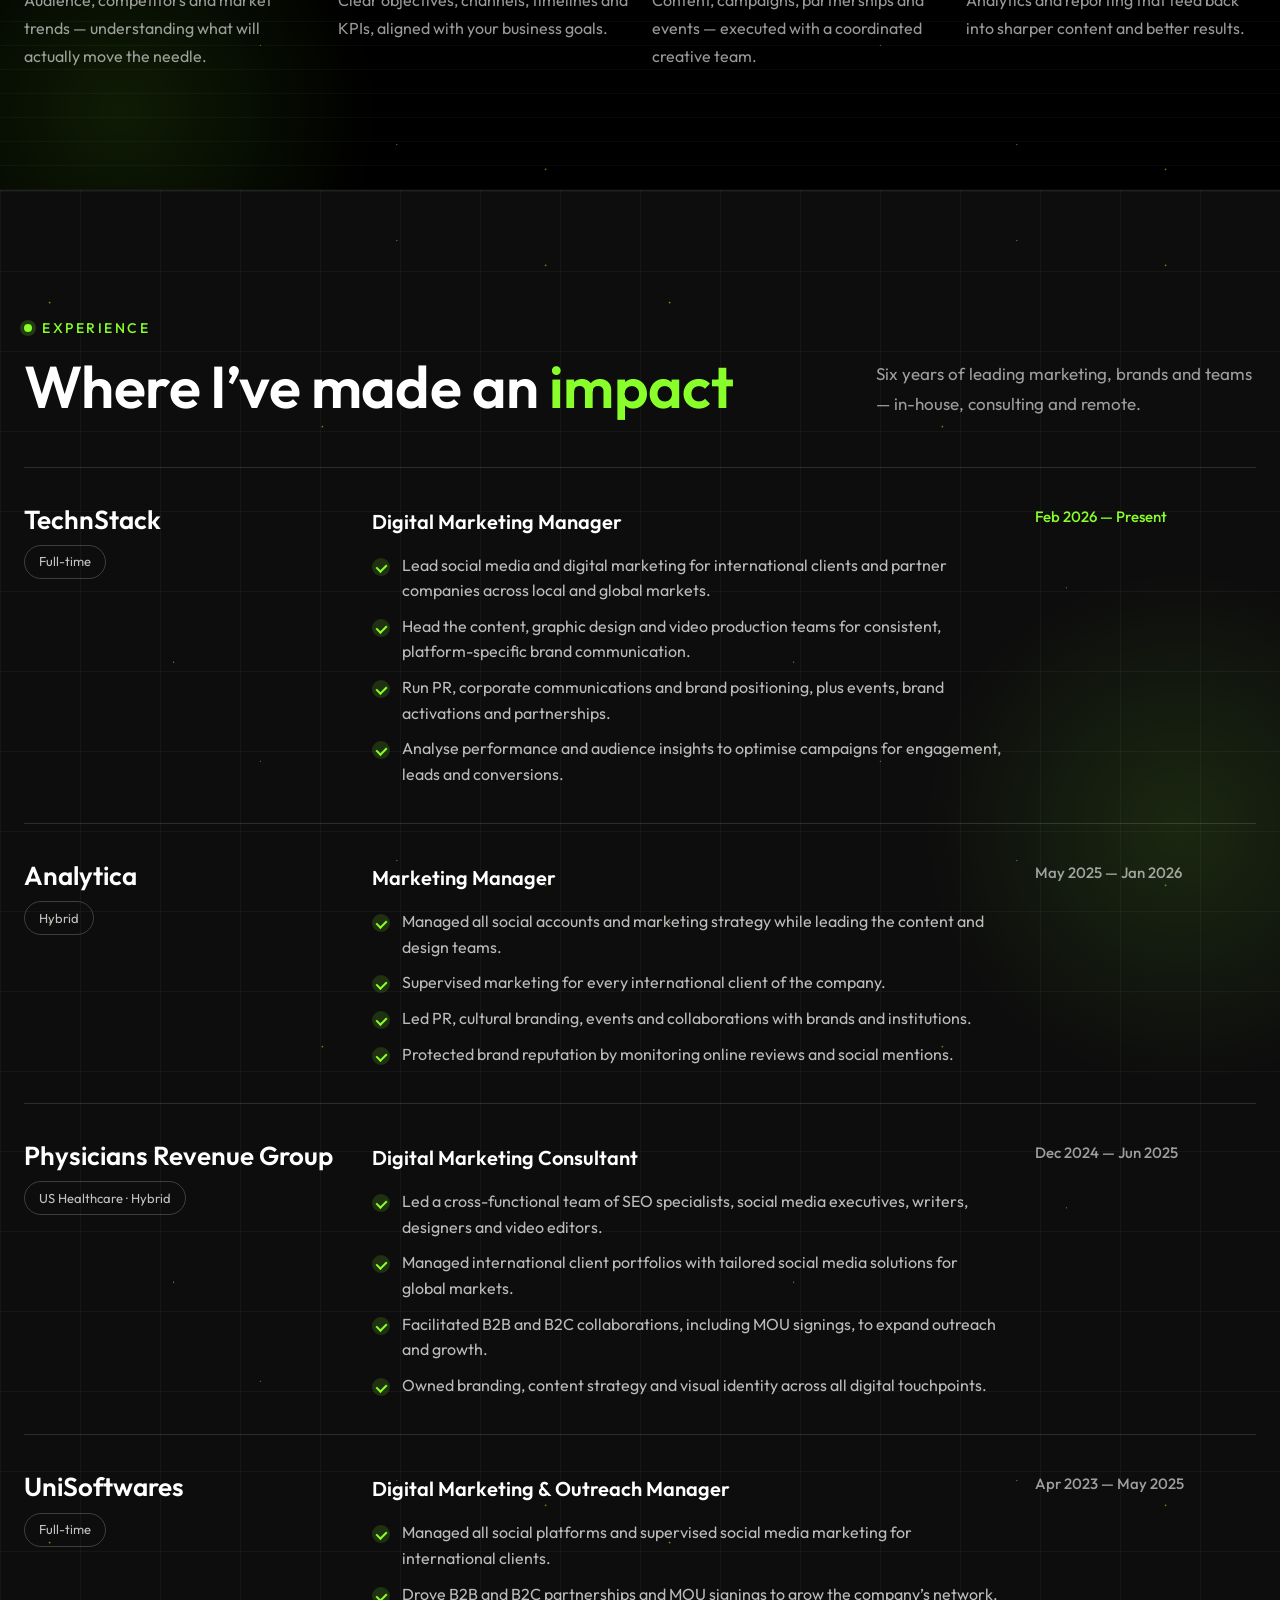
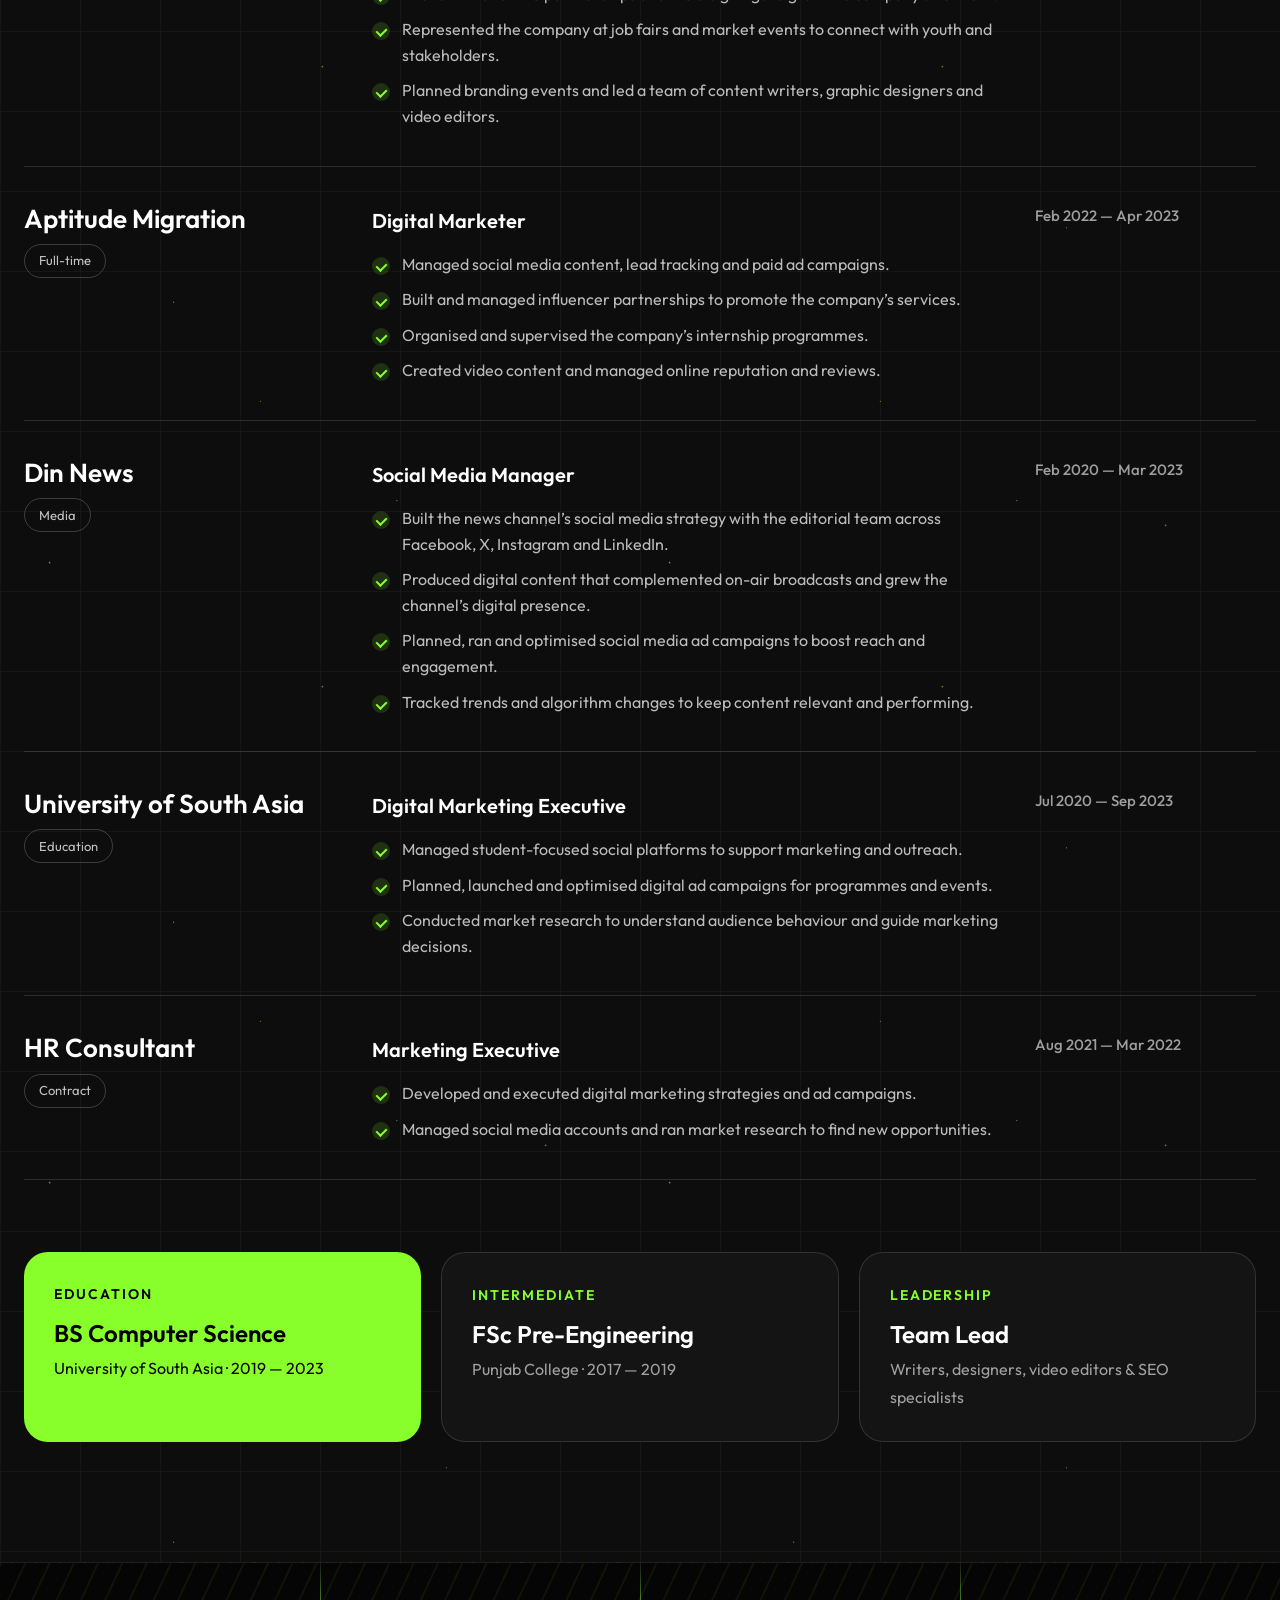
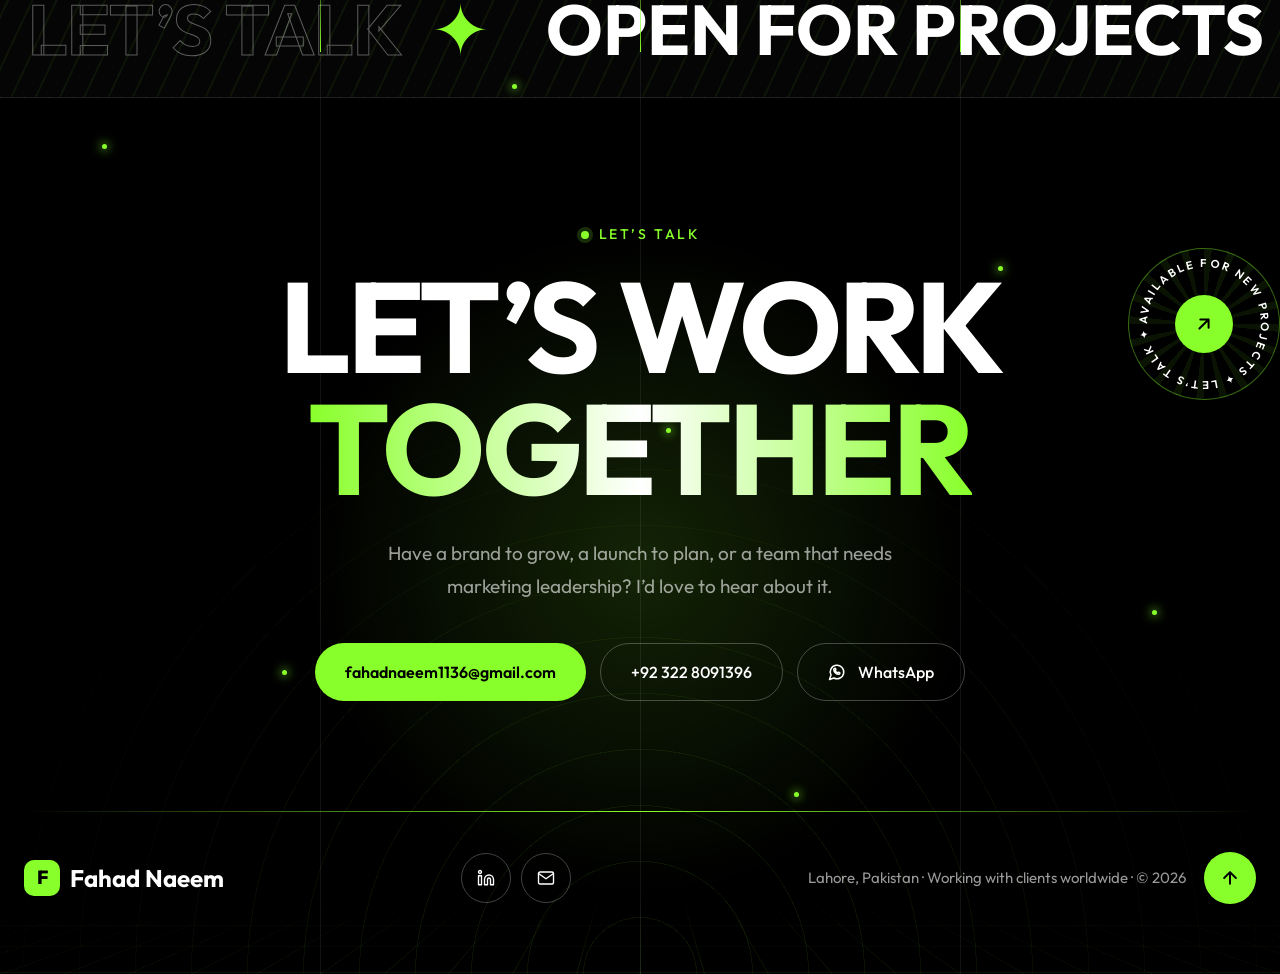
==== commit 0d3aaffe: "Add textures and animations to all black backgrounds Co-Authored-By: Claude Opus 5.5 <noreply@anthro" ====
--- a/index.html
+++ b/index.html
@@ -231,6 +231,45 @@
 section[style*="padding: 100px 0"]{background-image:repeating-linear-gradient(-45deg,rgba(136,255,42,.045) 0 1px,transparent 1px 18px) !important;animation:stripeSlide 30s linear infinite}
 section[style*="padding: 120px 0"]:not([id]){background-image:repeating-linear-gradient(0deg,rgba(255,255,255,.03) 0 1px,transparent 1px 24px);animation:linesUp 12s linear infinite}
 @keyframes linesUp{to{background-position:0 -240px}}
+/* ===== global background layer (fills every plain black area) ===== */
+div:has(> .bgfx){isolation:isolate}
+.bgfx{position:fixed;inset:0;z-index:-1;pointer-events:none;overflow:hidden;background-image:repeating-linear-gradient(45deg,rgba(255,255,255,.022) 0 1px,transparent 1px 34px),repeating-linear-gradient(-45deg,rgba(255,255,255,.022) 0 1px,transparent 1px 34px),radial-gradient(rgba(136,255,42,.10) 1px,transparent 1.5px);background-size:auto,auto,48px 48px;animation:fxDrift 40s linear infinite}
+@keyframes fxDrift{to{background-position:48px 0,-48px 0,48px 48px}}
+.bgfx i{position:absolute;display:block;border-radius:50%;will-change:transform}
+.bgfx i:nth-child(1){width:720px;height:720px;left:-240px;top:10%;background:radial-gradient(circle,rgba(136,255,42,.10),rgba(136,255,42,0) 65%);animation:aurA 34s ease-in-out infinite alternate}
+.bgfx i:nth-child(2){width:620px;height:620px;right:-220px;top:45%;background:radial-gradient(circle,rgba(136,255,42,.08),rgba(136,255,42,0) 65%);animation:aurB 41s ease-in-out infinite alternate}
+.bgfx i:nth-child(3){width:520px;height:520px;left:35%;bottom:-260px;background:radial-gradient(circle,rgba(255,255,255,.05),rgba(255,255,255,0) 65%);animation:aurA 29s ease-in-out infinite alternate-reverse}
+.bgfx i:nth-child(4){border-radius:0;width:140vmax;height:90px;left:-20vmax;top:30%;background:linear-gradient(180deg,transparent,rgba(136,255,42,.045),transparent);transform:rotate(-24deg);animation:beam 16s linear infinite}
+.bgfx i:nth-child(5),.bgfx i:nth-child(6){border-radius:2px;width:160px;height:1px;top:0;left:0;background:linear-gradient(90deg,rgba(136,255,42,0),#88ff2a);opacity:0;animation:star 9s linear infinite}
+.bgfx i:nth-child(6){animation-delay:-4.5s;animation-duration:11s}
+@keyframes aurA{0%{transform:translate(0,0) scale(1)}50%{transform:translate(18vw,-8vh) scale(1.2)}100%{transform:translate(6vw,14vh) scale(.9)}}
+@keyframes aurB{0%{transform:translate(0,0) scale(1.1)}50%{transform:translate(-16vw,10vh) scale(.85)}100%{transform:translate(-6vw,-12vh) scale(1.15)}}
+@keyframes beam{0%{transform:translateY(-70vh) rotate(-24deg)}100%{transform:translateY(90vh) rotate(-24deg)}}
+@keyframes star{0%{transform:translate(10vw,8vh) rotate(28deg);opacity:0}6%{opacity:.8}18%{transform:translate(60vw,38vh) rotate(28deg);opacity:0}100%{transform:translate(60vw,38vh) rotate(28deg);opacity:0}}
+/* header: dot texture + sweeping lime line */
+.site-header::before{content:"";position:absolute;inset:0;z-index:-1;pointer-events:none;background-image:radial-gradient(rgba(136,255,42,.12) 1px,transparent 1.5px);background-size:18px 18px;-webkit-mask-image:linear-gradient(90deg,transparent,#000 30%,#000 70%,transparent);mask-image:linear-gradient(90deg,transparent,#000 30%,#000 70%,transparent);animation:hdrDots 20s linear infinite}
+@keyframes hdrDots{to{background-position:180px 0}}
+.site-header::after{content:"";position:absolute;left:0;bottom:-1px;width:28%;height:1px;pointer-events:none;background:linear-gradient(90deg,transparent,#88ff2a,transparent);animation:hdrSweep 7s ease-in-out infinite}
+@keyframes hdrSweep{0%{transform:translateX(-100%)}100%{transform:translateX(460%)}}
+/* skills ticker strip */
+section[aria-label="Skills ticker"]{position:relative;background-image:repeating-linear-gradient(0deg,rgba(136,255,42,.05) 0 1px,transparent 1px 6px);animation:linesUp 6s linear infinite}
+/* work section: diamond lattice */
+#work{background-image:repeating-linear-gradient(60deg,rgba(136,255,42,.04) 0 1px,transparent 1px 40px),repeating-linear-gradient(-60deg,rgba(136,255,42,.04) 0 1px,transparent 1px 40px);animation:latDrift 32s linear infinite}
+@keyframes latDrift{to{background-position:0 160px,0 160px}}
+/* footer: rings rising from the bottom + perspective floor */
+#contact{isolation:isolate}
+#contact::before{content:"";position:absolute;left:50%;bottom:-700px;width:1400px;height:1400px;margin-left:-700px;z-index:-1;pointer-events:none;border-radius:50%;background:repeating-radial-gradient(circle,rgba(136,255,42,.075) 0 1px,transparent 1px 56px);-webkit-mask-image:radial-gradient(circle,#000 20%,transparent 70%);mask-image:radial-gradient(circle,#000 20%,transparent 70%);animation:ringRise 10s linear infinite}
+@keyframes ringRise{from{transform:scale(1)}to{transform:scale(1.08)}}
+#contact::after{content:"";position:absolute;left:-25%;right:-25%;bottom:0;height:260px;z-index:-1;pointer-events:none;background-image:linear-gradient(rgba(136,255,42,.10) 1px,transparent 1px),linear-gradient(90deg,rgba(136,255,42,.10) 1px,transparent 1px);background-size:64px 64px;transform:perspective(420px) rotateX(62deg);transform-origin:bottom;-webkit-mask-image:linear-gradient(0deg,#000,transparent);mask-image:linear-gradient(0deg,#000,transparent);animation:floorMove 4s linear infinite}
+@keyframes floorMove{to{background-position:0 64px,0 0}}
+#contact > div:first-child{background-image:repeating-linear-gradient(115deg,rgba(136,255,42,.06) 0 2px,transparent 2px 22px) !important;animation:stripeSlide 14s linear infinite}
+.ft-badge{background-image:repeating-conic-gradient(rgba(136,255,42,.08) 0 6deg,transparent 6deg 18deg)}
+/* black cards: fine texture + hover sheen */
+.skill-card,.cl-card,.work{background-image:radial-gradient(rgba(255,255,255,.045) 1px,transparent 1.4px),linear-gradient(115deg,transparent 40%,rgba(136,255,42,.10) 50%,transparent 60%);background-size:16px 16px,250% 100%;background-position:0 0,150% 0;background-repeat:repeat,no-repeat;transition:background-position .9s ease,border-color .4s,transform .4s}
+.skill-card:hover,.cl-card:hover,.work:hover{background-position:0 0,-50% 0}
+.svc{background-image:radial-gradient(rgba(255,255,255,.04) 1px,transparent 1.4px);background-size:16px 16px}
+@media (max-width:700px){.bgfx i:nth-child(1),.bgfx i:nth-child(2){width:420px;height:420px}#contact::before{width:900px;height:900px;margin-left:-450px;bottom:-450px}}
+@media (prefers-reduced-motion:reduce){.bgfx,.bgfx i,.site-header::before,.site-header::after,#contact::before,#contact::after,#work,section[aria-label="Skills ticker"]{animation:none !important}}
 #services [style*="minmax(280px, 1fr)"]{grid-template-columns:repeat(auto-fill,minmax(min(100%,340px),1fr)) !important}
 .mnav{display:none}
 @media (max-width: 900px){.mnav{display:block;order:3}.mnav summary{list-style:none;width:48px;height:48px;box-sizing:border-box;border-radius:14px;border:1px solid rgba(255,255,255,.22);display:flex;flex-direction:column;align-items:center;justify-content:center;gap:5px;cursor:pointer}.mnav summary::-webkit-details-marker{display:none}.mnav summary span{display:block;width:20px;height:2px;background:#fff;border-radius:2px;transition:transform .3s,opacity .3s}.mnav[open] summary{border-color:#88ff2a}.mnav[open] summary span:nth-child(1){transform:translateY(7px) rotate(45deg)}.mnav[open] summary span:nth-child(2){opacity:0}.mnav[open] summary span:nth-child(3){transform:translateY(-7px) rotate(-45deg)}.mnav-panel{position:absolute;left:0;right:0;top:100%;background:#050505;border-bottom:1px solid rgba(136,255,42,.35);padding:8px 24px 24px;display:flex;flex-direction:column;animation:fadeUp .35s ease both}.mnav-panel a{display:flex;align-items:center;min-height:52px;border-bottom:1px solid rgba(255,255,255,.08);color:#fff;font-size:18px;font-weight:500}.mnav-panel a:hover{color:#88ff2a}.mnav-panel a.mnav-wa{margin-top:16px;justify-content:center;border:0;border-radius:999px;background:#88ff2a;color:#000;font-weight:600}.site-header .btn{margin-left:auto}}
@@ -250,6 +289,7 @@
 <div style="background: #000000; color: rgba(255,255,255,0.6); font-family: 'Outfit', system-ui, sans-serif; font-size: 17px; line-height: 1.75; overflow-x: clip">
 <div class="progress" aria-hidden="true"></div>
 <div class="grain" aria-hidden="true"></div>
+<div class="bgfx" aria-hidden="true"><i></i><i></i><i></i><i></i><i></i><i></i></div>
 <a class="wa-float" href="https://wa.me/923228091396?text=Hi%20Fahad%2C%20I%20saw%20your%20portfolio%20and%20would%20like%20to%20talk." target="_blank" rel="noopener" aria-label="Chat with Fahad on WhatsApp"><svg width="28" height="28" viewBox="0 0 24 24" fill="none" stroke="currentColor" stroke-width="2" stroke-linecap="round" stroke-linejoin="round" aria-hidden="true"><path d="M7.9 20A9 9 0 1 0 4 16.1L2 22Z"></path><path d="M9.5 9.5c.3 1.6 1.4 3 3 3.8l.9-.9c.2-.2.5-.2.8-.1l1.3.6c.3.1.4.4.3.7-.3 1-1.2 1.6-2.2 1.4-3-.6-5.3-2.9-5.9-5.9-.2-1 .4-1.9 1.4-2.2.3-.1.6 0 .7.3l.6 1.3c.1.3.1.6-.1.8z"></path></svg><span aria-hidden="true">Chat on WhatsApp</span></a>
 <header class="site-header" style="position: sticky; top: 0; z-index: 50; background: rgba(0,0,0,0.72); backdrop-filter: blur(14px); border-bottom: 1px solid rgba(255,255,255,0.08)">
 <div class="wrap" style="display: flex; align-items: center; justify-content: space-between; gap: 24px; min-height: 88px">
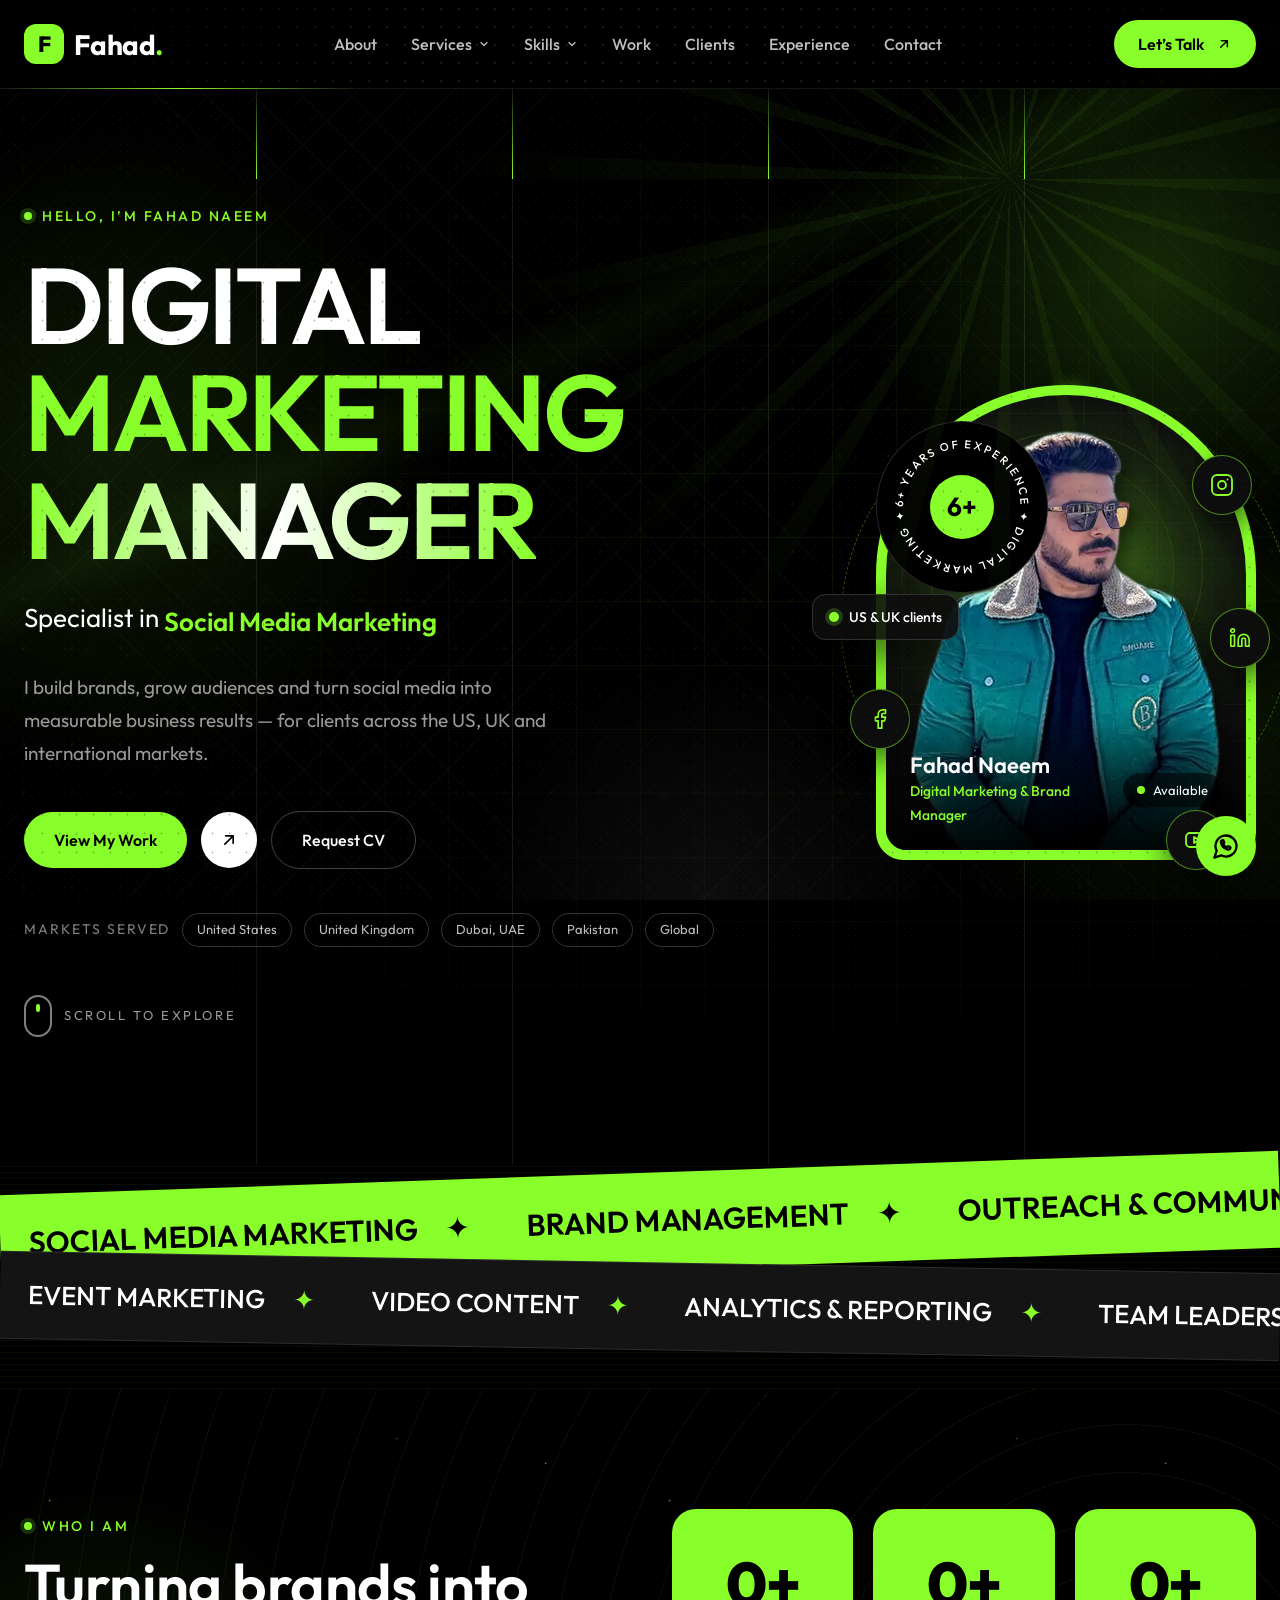
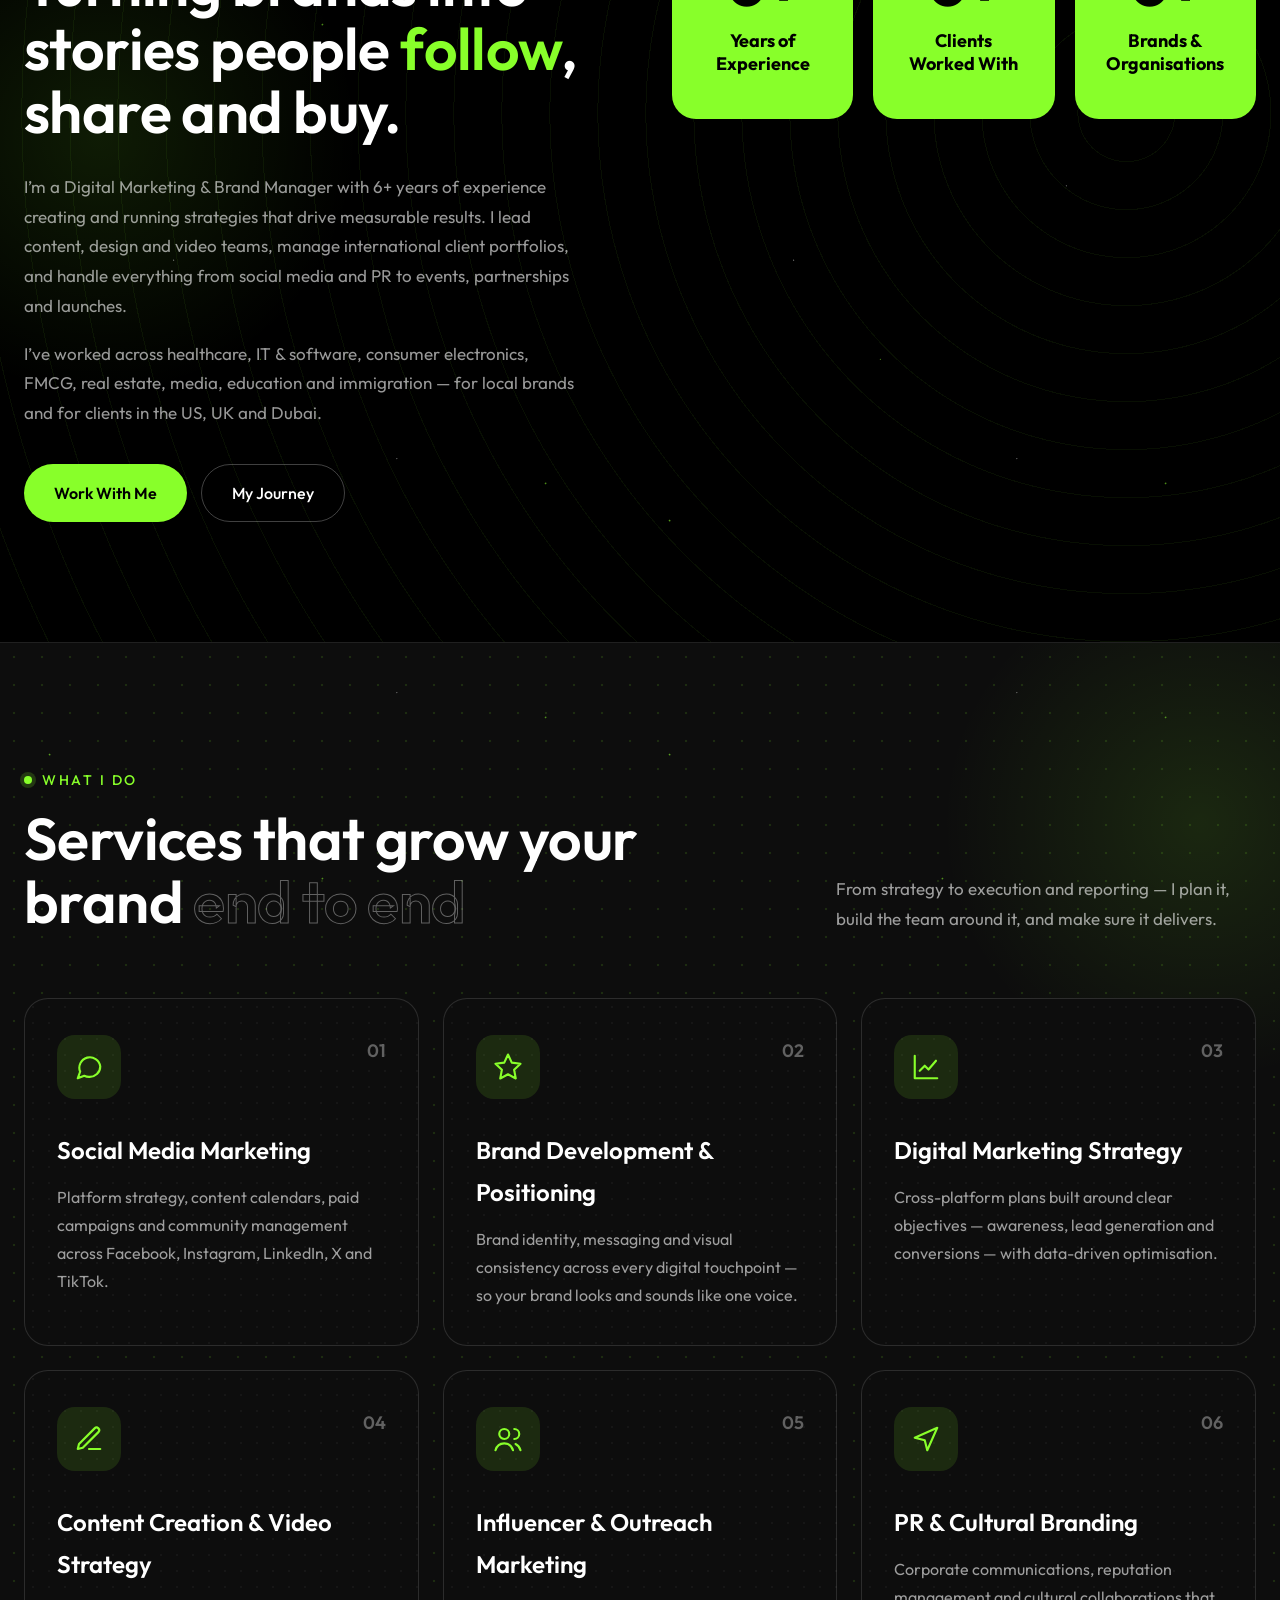
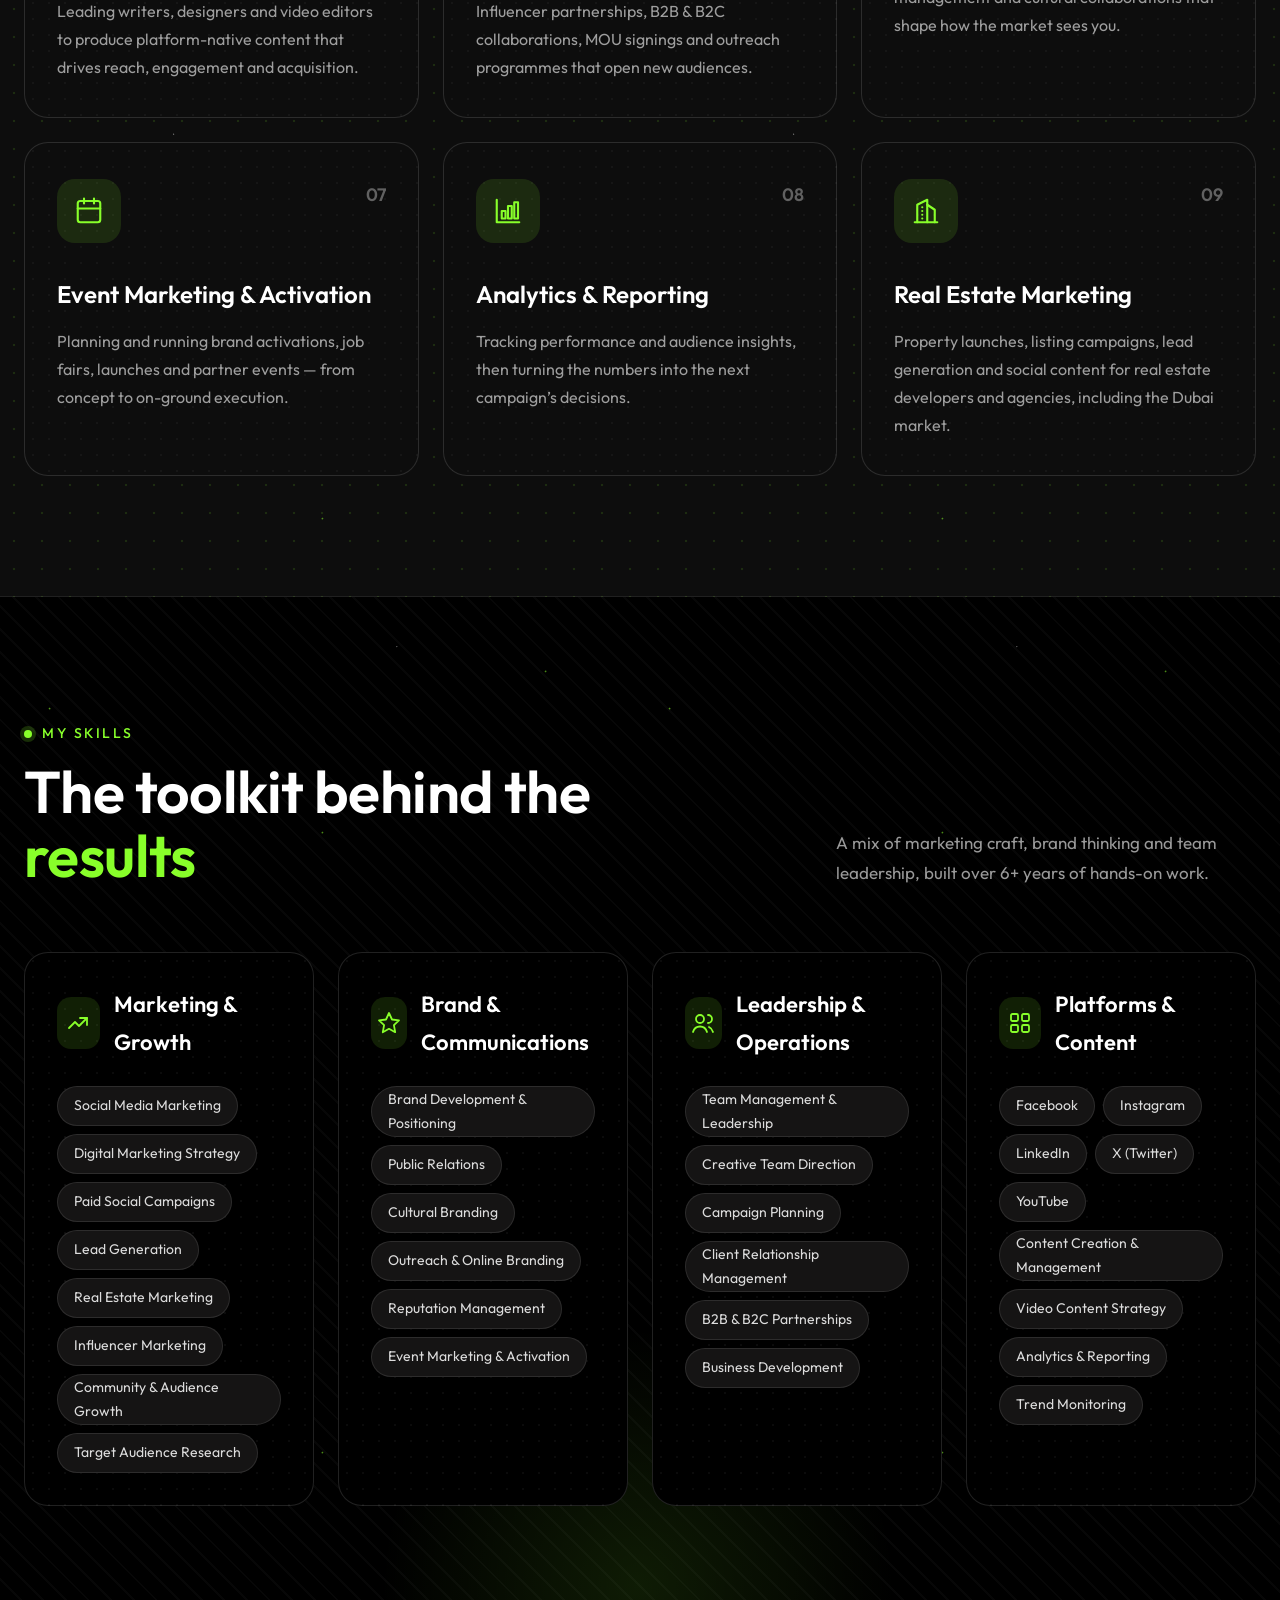
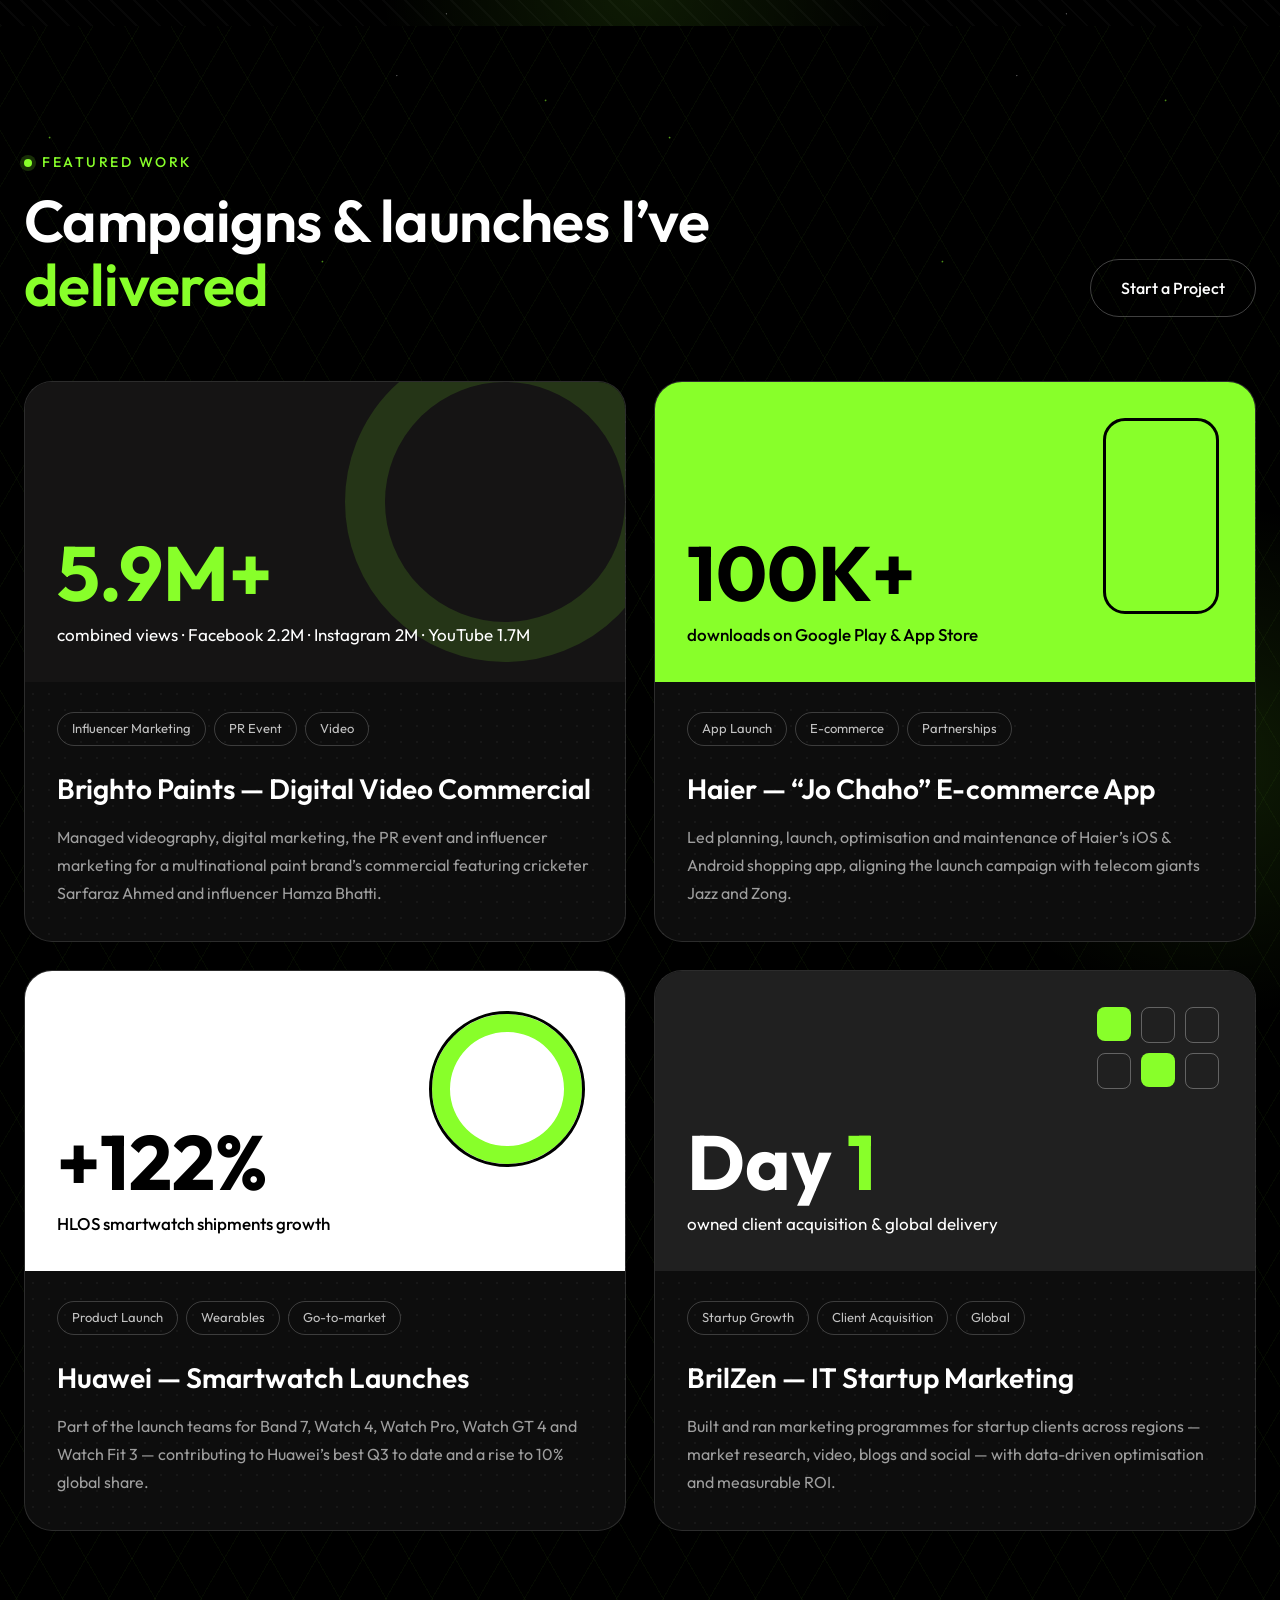
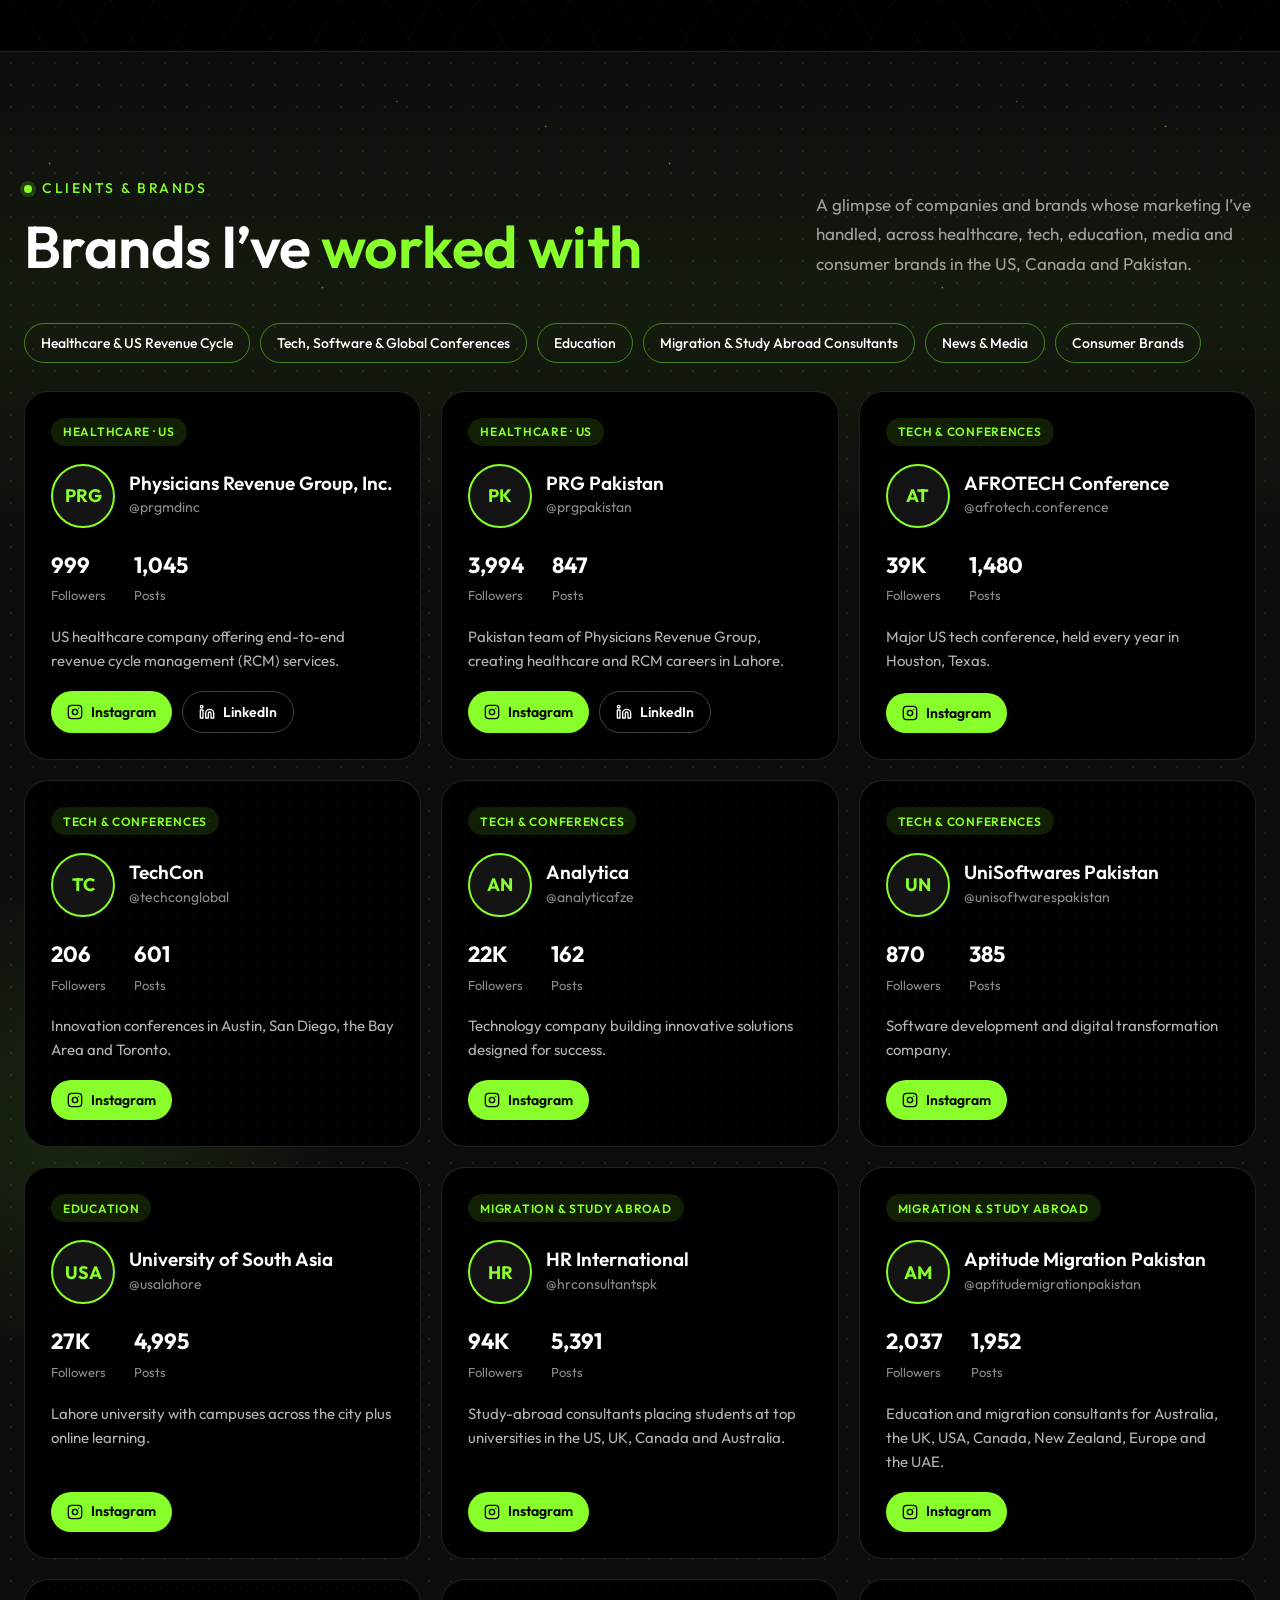
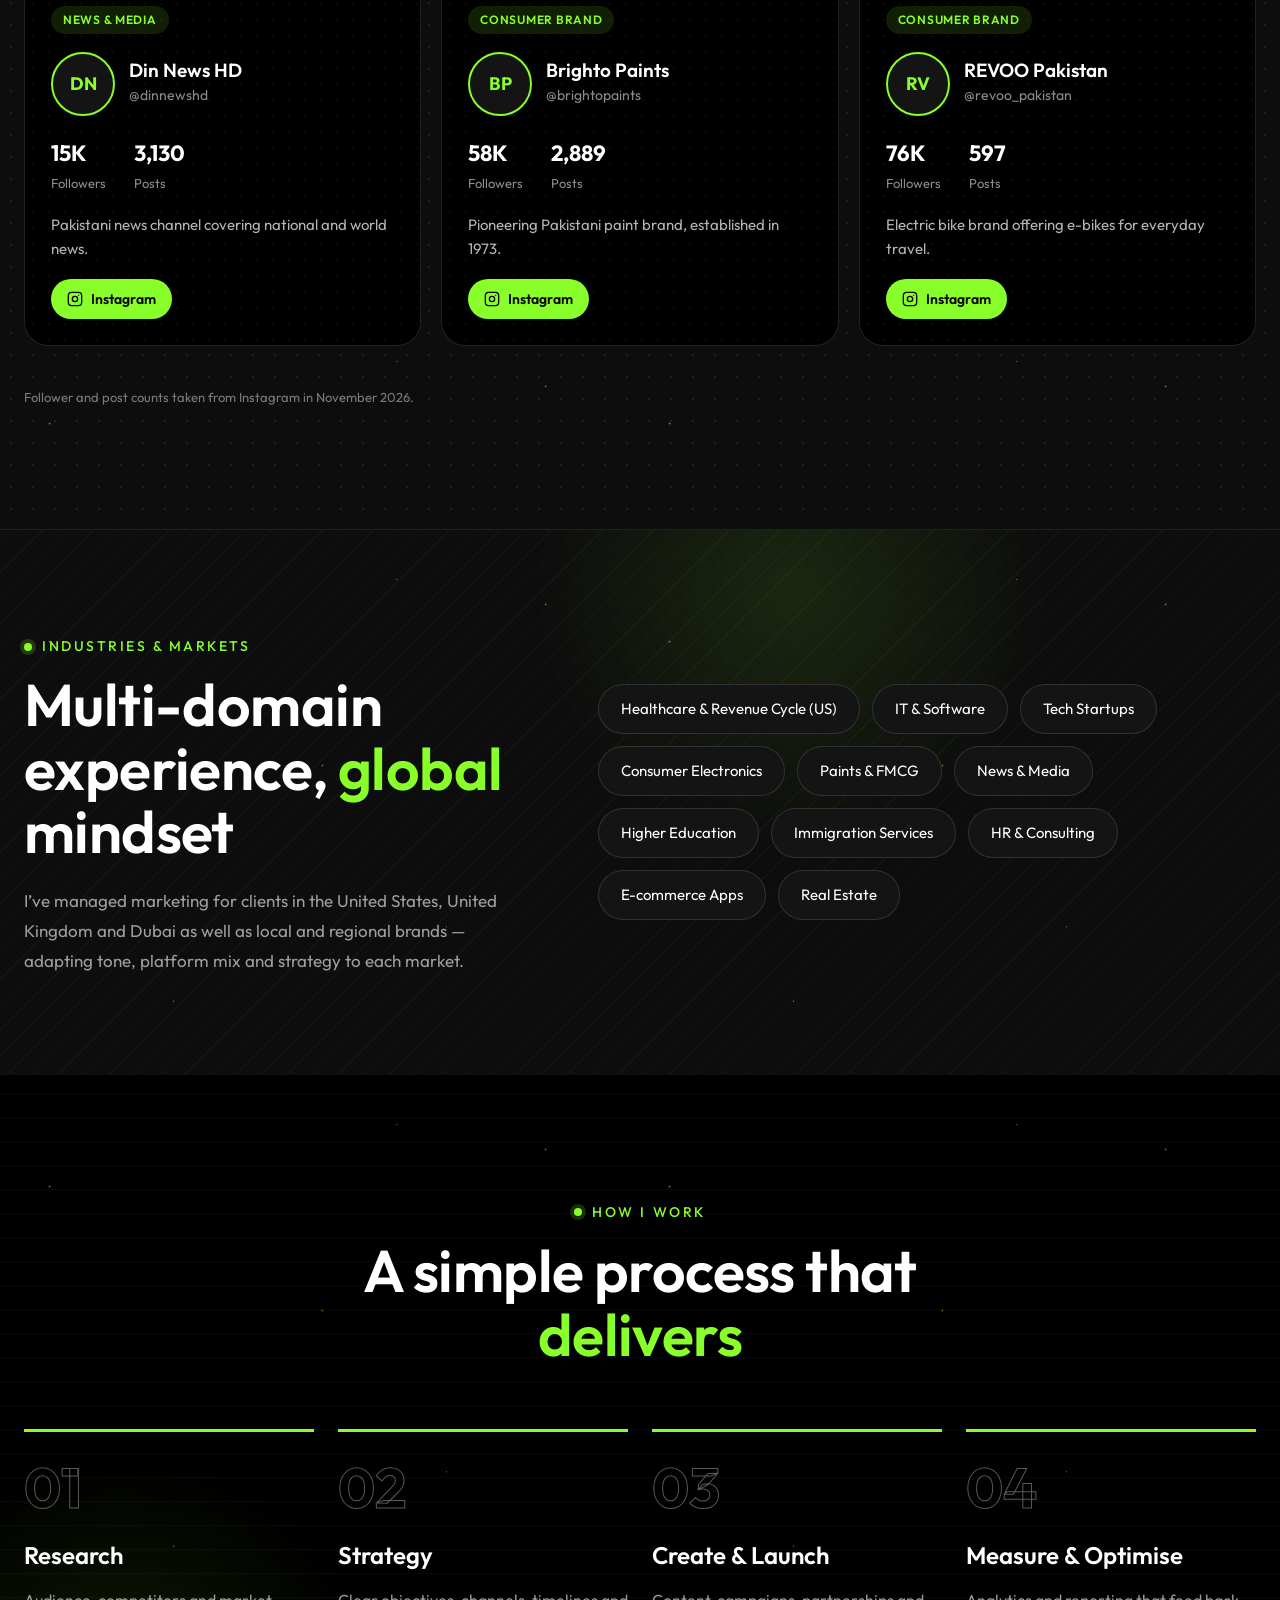
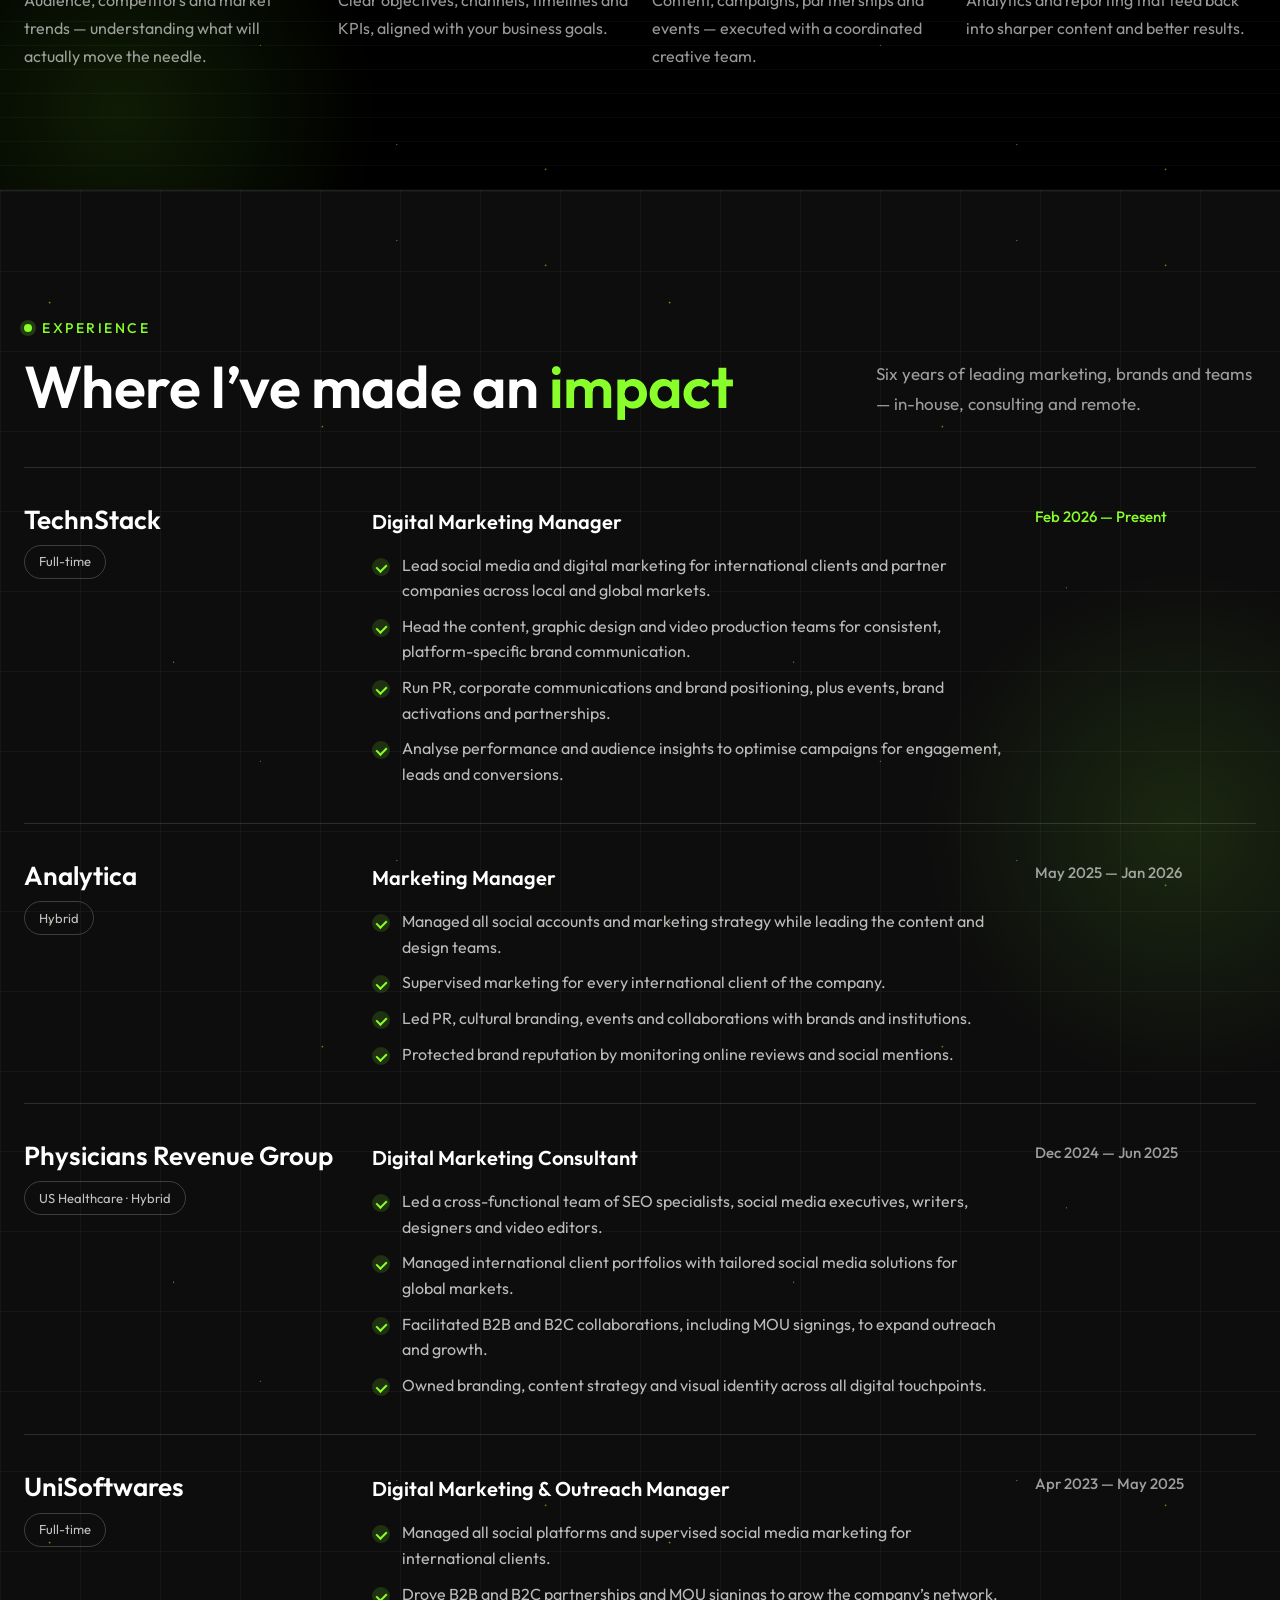
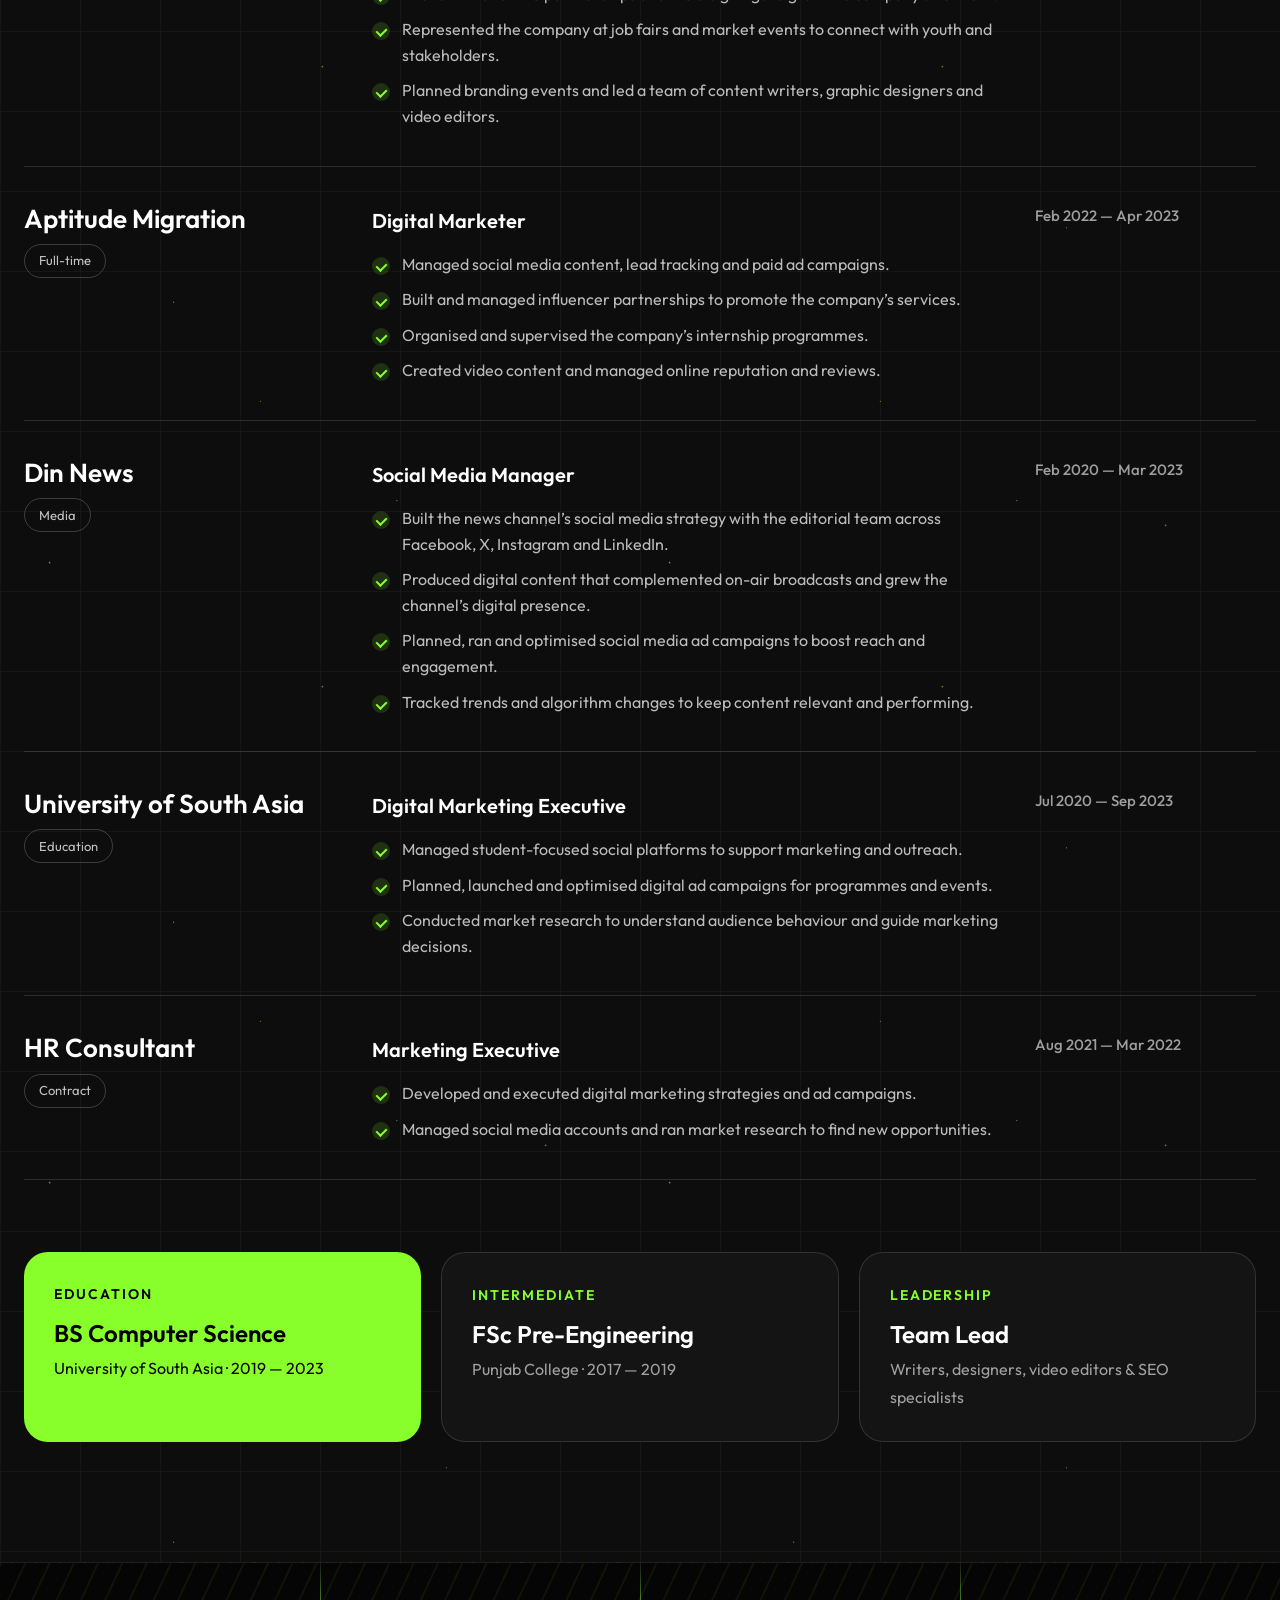
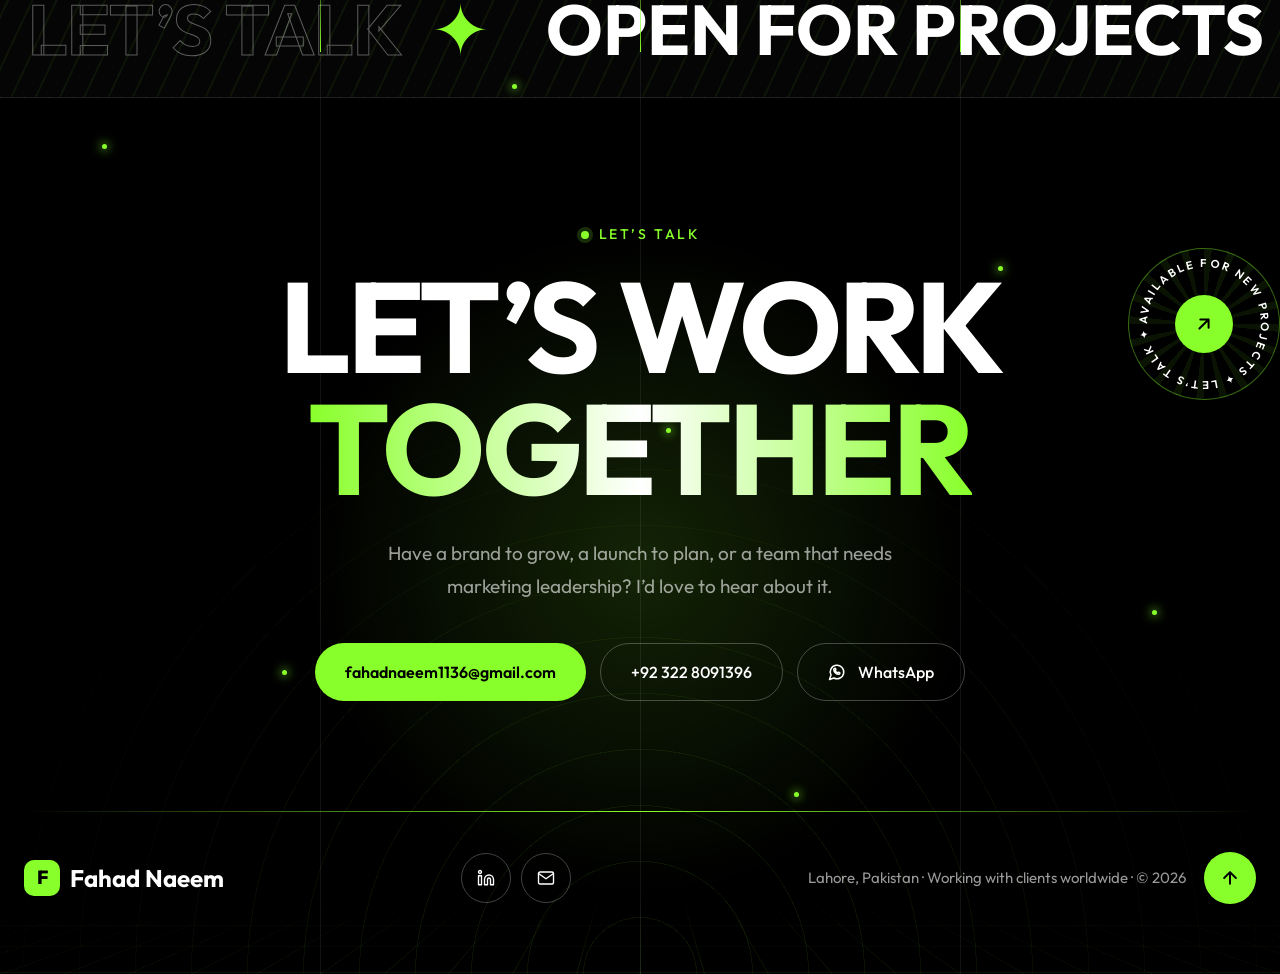
==== commit 0b5fa4e1: "Switch index.html to load section and css files Co-Authored-By: Claude Opus 5.5 <noreply@anthropic.c" ====
--- a/index.html
+++ b/index.html
@@ -3,1179 +3,51 @@
 <head>
 <meta charset="utf-8">
 <meta name="viewport" content="width=device-width, initial-scale=1">
+
+<!-- ====== SITE TITLE + SHARE PREVIEW (Google / WhatsApp / LinkedIn) ====== -->
 <title>Fahad Naeem — Digital Marketing Manager</title>
 <meta name="description" content="Fahad Naeem — Digital Marketing & Brand Manager with 6+ years of experience in social media marketing, branding, PR and outreach for US, UK and international clients.">
 <meta property="og:title" content="Fahad Naeem — Digital Marketing Manager">
 <meta property="og:description" content="Social media marketing, brand management, PR and outreach for US, UK and international brands.">
 <meta property="og:image" content="https://fahadnaeem1135.github.io/fahad-portrait.webp">
 <link rel="icon" href="data:image/svg+xml,%3Csvg xmlns='http://www.w3.org/2000/svg' viewBox='0 0 64 64'%3E%3Crect width='64' height='64' rx='16' fill='%2388ff2a'/%3E%3Ctext x='32' y='45' font-family='Arial' font-weight='800' font-size='38' text-anchor='middle'%3EF%3C/text%3E%3C/svg%3E">
+
+<!-- ====== FONT ====== -->
 <link rel="preconnect" href="https://fonts.googleapis.com">
 <link href="https://fonts.googleapis.com/css2?family=Outfit:wght@300;400;500;600;700;800&display=swap" rel="stylesheet">
-<style>
-body{margin:0;background:#000}
-a{color:#88ff2a;text-decoration:none}a:hover{color:#ffffff}
-.wrap{max-width:1350px;margin:0 auto;padding:0 24px;box-sizing:border-box}
-.eyebrow{display:inline-flex;align-items:center;gap:10px;font-size:14px;font-weight:500;letter-spacing:.18em;text-transform:uppercase;color:#88ff2a}
-.eyebrow:before{content:"";width:8px;height:8px;border-radius:50%;background:#88ff2a;box-shadow:0 0 0 4px rgba(136,255,42,.18);animation:pulse 2s ease-in-out infinite}
-.h2{margin:14px 0 0;font-size:clamp(36px,4.6vw,60px);line-height:1.08;font-weight:600;color:#fff;letter-spacing:-.01em}
-.btn{display:inline-flex;align-items:center;gap:12px;min-height:56px;padding:0 30px;border-radius:999px;background:#88ff2a;color:#000;font-weight:600;font-size:16px;transition:transform .35s ease,background .35s ease}
-.btn:hover{background:#fff;color:#000;transform:translateY(-3px)}
-.btn-ghost{display:inline-flex;align-items:center;gap:12px;min-height:56px;padding:0 30px;border-radius:999px;border:1px solid rgba(255,255,255,.25);color:#fff;font-weight:500;font-size:16px;transition:border-color .35s,color .35s}
-.btn-ghost:hover{border-color:#88ff2a;color:#88ff2a}
-.arrow{width:56px;height:56px;border-radius:50%;background:#fff;color:#000;display:inline-flex;align-items:center;justify-content:center;transition:transform .4s ease,background .4s}
-.arrow:hover{transform:rotate(45deg);background:#88ff2a;color:#000}
-.nav a{color:rgba(255,255,255,.75);font-size:16px;font-weight:500;transition:color .3s}
-.nav a:hover{color:#88ff2a}
-.dd{position:relative}
-.dd-trigger{display:inline-flex;align-items:center;gap:6px;min-height:44px}
-.dd-trigger svg{transition:transform .3s}
-.dd:hover .dd-trigger svg,.dd:focus-within .dd-trigger svg{transform:rotate(180deg)}
-.dd-menu{position:absolute;top:100%;left:-24px;padding:14px;box-sizing:border-box;background:#0d0d0d;border:1px solid rgba(255,255,255,.13);border-top:3px solid #88ff2a;border-radius:0 0 18px 18px;opacity:0;visibility:hidden;transform:translateY(14px);transition:opacity .35s,transform .35s,visibility .35s;box-shadow:0 30px 60px rgba(0,0,0,.6)}
-.dd:hover .dd-menu,.dd:focus-within .dd-menu{opacity:1;visibility:visible;transform:none}
-.nav .dd-menu a{display:flex;align-items:center;gap:10px;min-height:44px;padding:0 14px;border-radius:10px;font-size:15px;color:rgba(255,255,255,.8);transition:background .3s,color .3s,padding .3s}
-.nav .dd-menu a:before{content:"";width:6px;height:6px;border-radius:50%;background:#88ff2a;flex:none}
-.nav .dd-menu a:hover{background:#88ff2a;color:#000;padding-left:20px}
-.nav .dd-menu a:hover:before{background:#000}
-.photo{transition:transform 1s cubic-bezier(.2,.8,.2,1),filter .6s}
-.photo-wrap:hover .photo{transform:scale(1.06)}
-.skill-card{border:1px solid rgba(255,255,255,.13);border-radius:24px;padding:32px;background:#000;transition:border-color .4s,transform .4s}
-.skill-card:hover{border-color:#88ff2a;transform:translateY(-6px)}
-.chip{display:inline-flex;align-items:center;min-height:38px;padding:0 16px;border-radius:999px;background:#151414;border:1px solid rgba(255,255,255,.1);color:rgba(255,255,255,.85);font-size:14px;transition:background .3s,color .3s}
-.chip:hover{background:#88ff2a;color:#000}
-.stat-card{transition:transform .4s ease,box-shadow .4s ease}
-.stat-card:hover{transform:translateY(-8px) rotate(-1deg);box-shadow:0 22px 44px rgba(136,255,42,.25)}
-/* ===== header / hero extra effects ===== */
-.site-header{animation:slideDown .9s cubic-bezier(.2,.8,.2,1) both}
-@keyframes slideDown{from{transform:translateY(-100%);opacity:0}to{transform:none;opacity:1}}
-.nav > a,.dd-trigger{position:relative}
-.nav > a:after,.dd-trigger:after{content:"";position:absolute;left:0;right:0;bottom:6px;height:2px;background:#88ff2a;transform:scaleX(0);transform-origin:right;transition:transform .4s cubic-bezier(.2,.8,.2,1)}
-.nav > a:hover:after,.dd:hover .dd-trigger:after{transform:scaleX(1);transform-origin:left}
-.logo-mark{animation:logoPop 3s ease-in-out infinite}
-@keyframes logoPop{0%,100%{transform:rotate(0)}10%{transform:rotate(-12deg) scale(1.08)}20%{transform:rotate(0) scale(1)}}
-.btn{position:relative;overflow:hidden}
-.btn:after{content:"";position:absolute;top:0;left:-60%;width:40%;height:100%;background:linear-gradient(120deg,rgba(255,255,255,0),rgba(255,255,255,.6),rgba(255,255,255,0));transform:skewX(-20deg);animation:shine 3.5s ease-in-out infinite;pointer-events:none}
-@keyframes shine{0%,60%{left:-60%}100%{left:130%}}
-.shimmer{background:linear-gradient(90deg,#88ff2a 0%,#ffffff 25%,#88ff2a 50%,#ffffff 75%,#88ff2a 100%);background-size:200% auto;-webkit-background-clip:text;background-clip:text;color:transparent;animation:shimmer 5s linear infinite}
-@keyframes shimmer{to{background-position:-200% center}}
-.role-window{display:inline-block;height:1.4em;overflow:hidden;vertical-align:bottom}
-.role-track{display:flex;flex-direction:column;animation:roles 12s cubic-bezier(.75,0,.25,1) infinite}
-.role-track span{display:block;height:1.4em;line-height:1.4em;color:#88ff2a;font-weight:600;white-space:nowrap}
-@keyframes roles{0%,20%{transform:translateY(0)}25%,45%{transform:translateY(-1.4em)}50%,70%{transform:translateY(-2.8em)}75%,95%{transform:translateY(-4.2em)}100%{transform:translateY(-5.6em)}}
-.caret{display:inline-block;width:3px;height:1.1em;background:#88ff2a;margin-left:6px;vertical-align:-2px;animation:blink 1s steps(1) infinite}
-@keyframes blink{50%{opacity:0}}
-.glow-drift{animation:drift 12s ease-in-out infinite}
-@keyframes drift{50%{transform:translate(-90px,70px) scale(1.15)}}
-.orbit{position:absolute;left:50%;top:50%;width:118%;aspect-ratio:1/1;transform:translate(-50%,-50%);border-radius:50%;border:1px dashed rgba(136,255,42,.35);animation:orbitSpin 40s linear infinite;pointer-events:none}
-.orbit.two{width:96%;border:1px solid rgba(255,255,255,.08);animation-duration:60s;animation-direction:reverse}
-.orbit:before{content:"";position:absolute;top:-6px;left:50%;width:12px;height:12px;border-radius:50%;background:#88ff2a;box-shadow:0 0 18px 4px rgba(136,255,42,.6)}
-@keyframes orbitSpin{to{transform:translate(-50%,-50%) rotate(360deg)}}
-.bubble{position:absolute;z-index:3;width:58px;height:58px;border-radius:50%;background:#0d0d0d;border:1px solid rgba(136,255,42,.5);color:#88ff2a;display:flex;align-items:center;justify-content:center;box-shadow:0 12px 30px rgba(0,0,0,.6);animation:bob 4s ease-in-out infinite;transition:background .3s,color .3s}
-.bubble:hover{background:#88ff2a;color:#000}
-@keyframes bob{50%{transform:translateY(-16px)}}
-.float-chip{position:absolute;z-index:3;display:inline-flex;align-items:center;gap:10px;padding:10px 16px;border-radius:14px;background:rgba(13,13,13,.9);border:1px solid rgba(255,255,255,.15);color:#fff;font-size:14px;font-weight:500;white-space:nowrap;box-shadow:0 16px 40px rgba(0,0,0,.6);animation:bob 5s ease-in-out infinite}
-.scroll-cue{display:inline-flex;align-items:center;gap:12px;color:rgba(255,255,255,.6);font-size:13px;letter-spacing:.2em;text-transform:uppercase}
-.mouse{width:24px;height:38px;border:2px solid rgba(255,255,255,.5);border-radius:14px;position:relative}
-.mouse:after{content:"";position:absolute;left:50%;top:7px;width:4px;height:8px;margin-left:-2px;border-radius:2px;background:#88ff2a;animation:wheel 1.8s ease-in-out infinite}
-@keyframes wheel{0%{opacity:0;transform:translateY(0)}30%{opacity:1}100%{opacity:0;transform:translateY(12px)}}
-@media (prefers-reduced-motion: reduce){*,*:before,*:after{animation-duration:.01ms !important;animation-iteration-count:1 !important}}
-/* hero split-text reveal */
-.line{display:block;overflow:hidden}
-.word{display:inline-block;transform:translateY(105%);animation:rise 1s cubic-bezier(.2,.8,.2,1) forwards}
-.fade{opacity:0;animation:fadeUp 1s ease forwards}
-@keyframes rise{to{transform:translateY(0)}}
-@keyframes fadeUp{from{opacity:0;transform:translateY(40px)}to{opacity:1;transform:none}}
-@keyframes spin{to{transform:rotate(360deg)}}
-@keyframes pulse{50%{box-shadow:0 0 0 9px rgba(136,255,42,0)}}
-@keyframes marquee{to{transform:translateX(-50%)}}
-@keyframes marqueeRev{from{transform:translateX(-50%)}to{transform:translateX(0)}}
-@keyframes drop{0%{top:-10%}100%{top:110%}}
-@keyframes float{50%{transform:translateY(-14px)}}
-@keyframes grow{from{transform:scaleX(0)}to{transform:scaleX(1)}}
-.spin{animation:spin 16s linear infinite}
-.float{animation:float 5s ease-in-out infinite}
-.vline{position:absolute;top:0;bottom:0;width:1px;background:rgba(255,255,255,.07);overflow:hidden}
-.vline:after{content:"";position:absolute;left:-1px;width:3px;height:90px;background:linear-gradient(#0000,#88ff2a);animation:drop 6s linear infinite}
-/* marquee */
-.marquee{display:flex;width:max-content;animation:marquee 32s linear infinite}
-.marquee.rev{animation:marqueeRev 38s linear infinite}
-.mq-item{display:inline-flex;align-items:center;gap:28px;padding:0 28px;white-space:nowrap}
-/* scroll reveal (pure CSS, view timeline) */
-@supports (animation-timeline: view()){
-.reveal{animation:fadeUp linear both;animation-timeline:view();animation-range:entry 0% cover 28%}
-.reveal-l{animation:slideL linear both;animation-timeline:view();animation-range:entry 0% cover 30%}
-.reveal-r{animation:slideR linear both;animation-timeline:view();animation-range:entry 0% cover 30%}
-.img-reveal{animation:clip linear both;animation-timeline:view();animation-range:entry 0% cover 40%}
-.bar{transform-origin:left;animation:grow linear both;animation-timeline:view();animation-range:entry 10% cover 40%}
-}
-@keyframes slideL{from{opacity:0;transform:translateX(-60px)}to{opacity:1;transform:none}}
-@keyframes slideR{from{opacity:0;transform:translateX(60px)}to{opacity:1;transform:none}}
-@keyframes clip{from{clip-path:inset(0 100% 0 0)}to{clip-path:inset(0 0 0 0)}}
-/* cards */
-.svc{position:relative;border:1px solid rgba(255,255,255,.13);border-radius:24px;padding:36px 32px;background:#0d0d0d;overflow:hidden;transition:transform .45s ease,border-color .45s}
-.svc:before{content:"";position:absolute;inset:auto 0 0 0;height:0;background:#88ff2a;transition:height .5s cubic-bezier(.2,.8,.2,1);z-index:0}
-.svc:hover{transform:translateY(-8px);border-color:#88ff2a}
-.svc:hover:before{height:100%}
-.svc > *{position:relative;z-index:1;transition:color .4s}
-.svc:hover h3,.svc:hover p,.svc:hover .num{color:#000 !important}
-.svc:hover .ico{background:#000;color:#88ff2a}
-.ico{width:64px;height:64px;border-radius:18px;background:rgba(136,255,42,.12);color:#88ff2a;display:flex;align-items:center;justify-content:center;transition:background .4s,color .4s}
-.work{border-radius:28px;overflow:hidden;background:#0d0d0d;border:1px solid rgba(255,255,255,.13);transition:border-color .4s}
-.work:hover{border-color:#88ff2a}
-.work .cover{transition:transform .8s cubic-bezier(.2,.8,.2,1)}
-.work:hover .cover{transform:scale(1.04)}
-.tag{display:inline-flex;align-items:center;min-height:32px;padding:0 14px;border-radius:999px;border:1px solid rgba(255,255,255,.2);font-size:13px;color:rgba(255,255,255,.75)}
-.exp-row{display:grid;grid-template-columns:minmax(0,1fr) minmax(0,2fr) minmax(0,.7fr);gap:32px;align-items:start;padding:36px 0;border-top:1px solid rgba(255,255,255,.13);transition:padding .4s}
-.exp-row:hover{padding-left:18px}
-.exp-row:hover .exp-co{color:#88ff2a}
-.exp-list{list-style:none;margin:14px 0 0;padding:0;display:flex;flex-direction:column;gap:10px}
-.exp-list li{position:relative;padding-left:30px;font-size:16px;line-height:1.6;color:rgba(255,255,255,.72)}
-.exp-list li:before{content:"";position:absolute;left:0;top:5px;width:18px;height:18px;border-radius:50%;background:rgba(136,255,42,.15)}
-.exp-list li:after{content:"";position:absolute;left:6px;top:9px;width:5px;height:8px;border:solid #88ff2a;border-width:0 2px 2px 0;transform:rotate(45deg)}
-.pill{display:inline-flex;align-items:center;gap:10px;min-height:48px;padding:0 22px;border-radius:999px;background:#151414;border:1px solid rgba(255,255,255,.13);color:#fff;font-size:15px;transition:background .35s,color .35s}
-.pill:hover{background:#88ff2a;color:#000}
-.cl-grid{display:grid;grid-template-columns:repeat(auto-fill,minmax(300px,1fr));gap:20px}
-.cl-card{display:flex;flex-direction:column;gap:18px;padding:26px;border-radius:24px;background:#000;border:1px solid rgba(255,255,255,.13);transition:transform .4s ease,border-color .4s}
-.cl-card:hover{transform:translateY(-6px);border-color:#88ff2a}
-.cl-av{width:60px;height:60px;flex:none;border-radius:50%;display:flex;align-items:center;justify-content:center;background:#151414;border:2px solid #88ff2a;color:#88ff2a;font-weight:700;font-size:18px}
-.cl-legend{display:flex;flex-wrap:wrap;gap:10px;margin:44px 0 28px}
-.cl-chip{display:inline-flex;align-items:center;min-height:38px;padding:0 16px;border-radius:999px;border:1px solid rgba(136,255,42,.45);color:#fff;font-size:14px;font-weight:500}
-.cl-tag{align-self:flex-start;display:inline-flex;align-items:center;min-height:28px;padding:0 12px;border-radius:999px;background:rgba(136,255,42,.12);color:#88ff2a;font-size:12px;font-weight:600;letter-spacing:.06em;text-transform:uppercase}
-.cl-btn{display:inline-flex;align-items:center;gap:8px;min-height:40px;padding:0 16px;border-radius:999px;font-size:14px;font-weight:600;background:#88ff2a;color:#000}
-.cl-btn:hover{background:#fff;color:#000}
-.cl-btn.ghost{background:transparent;border:1px solid rgba(255,255,255,.25);color:#fff}
-.cl-btn.ghost:hover{border-color:#88ff2a;color:#88ff2a}
-.ft-word{display:inline-block}
-@supports (animation-timeline: view()){.ft-rise{animation:ftRise linear both;animation-timeline:view();animation-range:entry 0% cover 35%}}
-@keyframes ftRise{from{opacity:0;transform:translateY(70px) skewY(5deg)}to{opacity:1;transform:none}}
-.ping:before{content:"";position:absolute;inset:0;border-radius:inherit;animation:ping 2.2s cubic-bezier(.2,.8,.2,1) infinite;pointer-events:none}
-@keyframes ping{0%{box-shadow:0 0 0 0 rgba(136,255,42,.55)}100%{box-shadow:0 0 0 22px rgba(136,255,42,0)}}
-.ft-badge{position:absolute;right:0;top:150px;z-index:2;width:150px;height:150px;border-radius:50%;background:#000;border:1px solid rgba(136,255,42,.4);display:flex;align-items:center;justify-content:center;transition:transform .4s}
-.ft-badge:hover{transform:scale(1.08) rotate(-8deg)}
-.ft-line{height:1px;background:linear-gradient(90deg,rgba(136,255,42,0),#88ff2a,rgba(136,255,42,0));transform-origin:center}
-.ft-float{display:inline-block;animation:bob 3.6s ease-in-out infinite}
-.social{transition:background .3s,color .3s,transform .3s}
-.social:hover{transform:rotate(-12deg) scale(1.1)}
-.totop{width:52px;height:52px;border-radius:50%;background:#88ff2a;color:#000;display:inline-flex;align-items:center;justify-content:center;transition:transform .3s,background .3s}
-.totop:hover{transform:translateY(-4px);background:#fff;color:#000}
-.totop svg{animation:arrowBob 1.6s ease-in-out infinite}
-@keyframes arrowBob{50%{transform:translateY(-5px)}}
-.star{position:absolute;width:5px;height:5px;border-radius:50%;background:#88ff2a;box-shadow:0 0 10px 2px rgba(136,255,42,.5);animation:twinkle 3.2s ease-in-out infinite;pointer-events:none}
-@keyframes twinkle{0%,100%{opacity:.15;transform:scale(.6)}50%{opacity:1;transform:scale(1.3)}}
-.progress{position:fixed;top:0;left:0;right:0;height:3px;background:#88ff2a;box-shadow:0 0 12px rgba(136,255,42,.7);transform-origin:left;transform:scaleX(0);z-index:200;pointer-events:none}
-@supports (animation-timeline: scroll()){.progress{animation:grow linear both;animation-timeline:scroll(root)}.site-header{animation:slideDown .9s cubic-bezier(.2,.8,.2,1) both,headerGlow linear both;animation-timeline:auto,scroll(root);animation-range:normal,0px 260px}}
-@keyframes headerGlow{to{background:rgba(5,5,5,.94);box-shadow:0 12px 30px rgba(0,0,0,.55),0 1px 0 rgba(136,255,42,.35)}}
-@supports (animation-timeline: view()){.h2{animation:fadeUp linear both;animation-timeline:view();animation-range:entry 0% cover 25%}:is(.svc,.cl-card,.skill-card,.work).reveal:nth-child(4n+2){animation-range:entry 6% cover 34%}:is(.svc,.cl-card,.skill-card,.work).reveal:nth-child(4n+3){animation-range:entry 12% cover 40%}:is(.svc,.cl-card,.skill-card,.work).reveal:nth-child(4n+4){animation-range:entry 18% cover 46%}.metric{animation:metricPop linear both;animation-timeline:view();animation-range:entry 20% cover 45%}}
-@keyframes metricPop{from{opacity:0;transform:scale(.6) translateY(20px)}to{opacity:1;transform:none}}
-@property --n{syntax:"<integer>";inherits:false;initial-value:0}
-@supports (animation-timeline: view()){.count{counter-reset:n var(--n);animation:countUp linear both;animation-timeline:view();animation-range:entry 10% cover 40%}.count .num-static{display:none}.count:after{content:counter(n) "+"}}
-@keyframes countUp{from{--n:0}to{--n:var(--to)}}
-.svc,.cl-card,.skill-card,.stat-card{transition:transform .45s ease,border-color .45s,box-shadow .45s ease,translate .45s cubic-bezier(.2,.8,.2,1)}
-.svc:hover,.cl-card:hover,.skill-card:hover{translate:0 -8px}
-.ico{transition:background .4s,color .4s,transform .5s cubic-bezier(.2,.8,.2,1)}
-.svc:hover .ico{transform:rotate(-12deg) scale(1.12)}
-.cl-av{transition:background .3s,color .3s}
-.cl-card:hover .cl-av{background:#88ff2a;color:#000;animation:avPulse 1.4s ease-out infinite}
-@keyframes avPulse{0%{box-shadow:0 0 0 0 rgba(136,255,42,.55)}100%{box-shadow:0 0 0 14px rgba(136,255,42,0)}}
-.step{transition:translate .4s ease}
-.step:hover{translate:0 -6px}
-.step .outline{transition:color .4s,-webkit-text-stroke-color .4s}
-.step:hover .outline{color:#88ff2a;-webkit-text-stroke-color:#88ff2a}
-.lift{transition:translate .4s ease,box-shadow .4s ease}
-.lift:hover{translate:0 -6px;box-shadow:0 22px 44px rgba(136,255,42,.18)}
-.exp-list li:before,.exp-list li:after{transition:background .3s,border-color .3s}
-.exp-row:hover .exp-list li:before{background:#88ff2a}
-.exp-row:hover .exp-list li:after{border-color:#000}
-.pill{animation:pillWave 5s ease-in-out infinite}
-.pill:nth-child(2n){animation-delay:.5s}
-.pill:nth-child(3n){animation-delay:1s}
-.pill:nth-child(4n){animation-delay:1.5s}
-.pill:nth-child(5n){animation-delay:2s}
-@keyframes pillWave{50%{transform:translateY(-6px)}}
-.marquee:hover{animation-play-state:paused}
-.work .tag{transition:border-color .3s,color .3s}
-.work:hover .tag{border-color:rgba(136,255,42,.6);color:#88ff2a}
-.wa-float{position:fixed;right:24px;bottom:24px;z-index:150;width:60px;height:60px;border-radius:50%;background:#88ff2a;color:#000;display:flex;align-items:center;justify-content:center;animation:waPulse 2.4s ease-out infinite;transition:transform .3s}
-.wa-float:hover{transform:scale(1.08)}
-@keyframes waPulse{0%{box-shadow:0 0 0 0 rgba(136,255,42,.6),0 12px 30px rgba(0,0,0,.5)}100%{box-shadow:0 0 0 18px rgba(136,255,42,0),0 12px 30px rgba(0,0,0,.5)}}
-.wa-float span{position:absolute;right:72px;white-space:nowrap;background:#0d0d0d;border:1px solid rgba(136,255,42,.4);color:#fff;font-size:14px;font-weight:500;padding:8px 14px;border-radius:999px;opacity:0;transform:translateX(10px);transition:opacity .3s,transform .3s;pointer-events:none}
-.wa-float:hover span{opacity:1;transform:none}
-#home::before{content:"";position:absolute;inset:0;z-index:0;pointer-events:none;background-image:linear-gradient(rgba(136,255,42,.07) 1px,transparent 1px),linear-gradient(90deg,rgba(136,255,42,.07) 1px,transparent 1px);background-size:64px 64px;animation:gridMove 16s linear infinite;-webkit-mask-image:radial-gradient(ellipse at 65% 45%,#000 0%,transparent 72%);mask-image:radial-gradient(ellipse at 65% 45%,#000 0%,transparent 72%)}
-@keyframes gridMove{to{background-position:64px 64px}}
-:is(#about,#services,#skills,#work,#clients,#experience,section[style*="padding: 100px 0"],section[style*="padding: 120px 0"]:not([id])){position:relative;isolation:isolate;overflow:clip}
-:is(#about,#services,#skills,#work,#clients,#experience,section[style*="padding: 100px 0"],section[style*="padding: 120px 0"]:not([id]))::before{content:"";position:absolute;z-index:-1;width:560px;height:560px;border-radius:50%;background:radial-gradient(circle,rgba(136,255,42,.11),rgba(136,255,42,0) 65%);animation:orbFloat 24s ease-in-out infinite;pointer-events:none}
-:is(#about,#services,#skills,#work,#clients,#experience,section[style*="padding: 100px 0"],section[style*="padding: 120px 0"]:not([id]))::after{content:"";position:absolute;inset:0;z-index:-1;pointer-events:none;opacity:.85;background-image:radial-gradient(2px 2px at 8% 18%,rgba(136,255,42,.8),transparent 70%),radial-gradient(1.5px 1.5px at 28% 76%,rgba(255,255,255,.6),transparent 70%),radial-gradient(2px 2px at 52% 38%,rgba(136,255,42,.7),transparent 70%),radial-gradient(1.5px 1.5px at 72% 64%,rgba(255,255,255,.5),transparent 70%),radial-gradient(2px 2px at 88% 12%,rgba(136,255,42,.7),transparent 70%),radial-gradient(1.5px 1.5px at 42% 92%,rgba(136,255,42,.6),transparent 70%),radial-gradient(1.5px 1.5px at 64% 8%,rgba(255,255,255,.5),transparent 70%);background-size:620px 620px;animation:particlesRise 46s linear infinite}
-@keyframes particlesRise{to{background-position:0 -620px}}
-@keyframes orbFloat{0%,100%{transform:translate(0,0) scale(1)}33%{transform:translate(90px,-70px) scale(1.15)}66%{transform:translate(-70px,60px) scale(.9)}}
-#about::before{left:-180px;top:8%}
-#services::before{right:-200px;top:-100px;animation-delay:-6s}
-#skills::before{left:28%;bottom:-240px;animation-delay:-12s}
-#work::before{right:-220px;top:28%;animation-delay:-3s}
-#clients::before{left:-200px;top:38%;animation-delay:-9s}
-#experience::before{right:-180px;top:12%;animation-delay:-15s}
-section[style*="padding: 100px 0"]::before{left:40%;top:-220px;animation-delay:-18s}
-section[style*="padding: 120px 0"]:not([id])::before{left:-160px;bottom:-200px;animation-delay:-20s}
-.grain{position:fixed;inset:-10%;z-index:40;pointer-events:none;opacity:.7;background-image:radial-gradient(rgba(255,255,255,.05) .6px,transparent 1px),radial-gradient(rgba(255,255,255,.04) .6px,transparent 1px),radial-gradient(rgba(0,0,0,.35) .7px,transparent 1.2px);background-size:7px 7px,11px 13px,17px 19px;background-position:0 0,3px 5px,9px 2px;animation:grain .9s steps(4) infinite}
-@keyframes grain{0%{transform:translate(0,0)}25%{transform:translate(-2px,3px)}50%{transform:translate(3px,-2px)}75%{transform:translate(-3px,-3px)}100%{transform:translate(2px,2px)}}
-#home{overflow:clip}
-#home::after{content:"";position:absolute;right:-380px;top:-560px;width:1300px;height:1300px;z-index:0;pointer-events:none;background:repeating-conic-gradient(from 0deg,rgba(136,255,42,.07) 0deg 3deg,transparent 3deg 15deg);-webkit-mask-image:radial-gradient(circle,#000 0%,transparent 62%);mask-image:radial-gradient(circle,#000 0%,transparent 62%);animation:spin 120s linear infinite}
-#about{background-image:repeating-radial-gradient(circle at 88% 38%,rgba(136,255,42,.06) 0 1px,transparent 1px 48px);animation:ringPulse 14s ease-in-out infinite}
-@keyframes ringPulse{0%,100%{background-size:100% 100%}50%{background-size:108% 108%}}
-#services{background-image:radial-gradient(rgba(136,255,42,.13) 1px,transparent 1.6px) !important;background-size:28px 28px !important;animation:dotDrift 26s linear infinite}
-@keyframes dotDrift{to{background-position:28px 56px}}
-#skills{background-image:repeating-linear-gradient(45deg,rgba(255,255,255,.028) 0 2px,transparent 2px 16px);animation:stripeSlide 24s linear infinite}
-@keyframes stripeSlide{to{background-position:226px 0}}
-#clients{background-image:linear-gradient(180deg,rgba(136,255,42,0) 0%,rgba(136,255,42,.06) 50%,rgba(136,255,42,0) 100%),radial-gradient(rgba(136,255,42,.10) 1px,transparent 1.6px) !important;background-size:100% 520px,22px 22px !important;background-repeat:no-repeat,repeat !important;animation:scanDown 9s linear infinite}
-@keyframes scanDown{from{background-position:0 -520px,0 0}to{background-position:0 calc(100% + 520px),22px 22px}}
-#experience{background-image:linear-gradient(rgba(255,255,255,.035) 1px,transparent 1px),linear-gradient(90deg,rgba(255,255,255,.035) 1px,transparent 1px) !important;background-size:80px 80px !important;animation:gridMove2 30s linear infinite}
-@keyframes gridMove2{to{background-position:80px 80px}}
-section[style*="padding: 100px 0"]{background-image:repeating-linear-gradient(-45deg,rgba(136,255,42,.045) 0 1px,transparent 1px 18px) !important;animation:stripeSlide 30s linear infinite}
-section[style*="padding: 120px 0"]:not([id]){background-image:repeating-linear-gradient(0deg,rgba(255,255,255,.03) 0 1px,transparent 1px 24px);animation:linesUp 12s linear infinite}
-@keyframes linesUp{to{background-position:0 -240px}}
-/* ===== global background layer (fills every plain black area) ===== */
-div:has(> .bgfx){isolation:isolate}
-.bgfx{position:fixed;inset:0;z-index:-1;pointer-events:none;overflow:hidden;background-image:repeating-linear-gradient(45deg,rgba(255,255,255,.022) 0 1px,transparent 1px 34px),repeating-linear-gradient(-45deg,rgba(255,255,255,.022) 0 1px,transparent 1px 34px),radial-gradient(rgba(136,255,42,.10) 1px,transparent 1.5px);background-size:auto,auto,48px 48px;animation:fxDrift 40s linear infinite}
-@keyframes fxDrift{to{background-position:48px 0,-48px 0,48px 48px}}
-.bgfx i{position:absolute;display:block;border-radius:50%;will-change:transform}
-.bgfx i:nth-child(1){width:720px;height:720px;left:-240px;top:10%;background:radial-gradient(circle,rgba(136,255,42,.10),rgba(136,255,42,0) 65%);animation:aurA 34s ease-in-out infinite alternate}
-.bgfx i:nth-child(2){width:620px;height:620px;right:-220px;top:45%;background:radial-gradient(circle,rgba(136,255,42,.08),rgba(136,255,42,0) 65%);animation:aurB 41s ease-in-out infinite alternate}
-.bgfx i:nth-child(3){width:520px;height:520px;left:35%;bottom:-260px;background:radial-gradient(circle,rgba(255,255,255,.05),rgba(255,255,255,0) 65%);animation:aurA 29s ease-in-out infinite alternate-reverse}
-.bgfx i:nth-child(4){border-radius:0;width:140vmax;height:90px;left:-20vmax;top:30%;background:linear-gradient(180deg,transparent,rgba(136,255,42,.045),transparent);transform:rotate(-24deg);animation:beam 16s linear infinite}
-.bgfx i:nth-child(5),.bgfx i:nth-child(6){border-radius:2px;width:160px;height:1px;top:0;left:0;background:linear-gradient(90deg,rgba(136,255,42,0),#88ff2a);opacity:0;animation:star 9s linear infinite}
-.bgfx i:nth-child(6){animation-delay:-4.5s;animation-duration:11s}
-@keyframes aurA{0%{transform:translate(0,0) scale(1)}50%{transform:translate(18vw,-8vh) scale(1.2)}100%{transform:translate(6vw,14vh) scale(.9)}}
-@keyframes aurB{0%{transform:translate(0,0) scale(1.1)}50%{transform:translate(-16vw,10vh) scale(.85)}100%{transform:translate(-6vw,-12vh) scale(1.15)}}
-@keyframes beam{0%{transform:translateY(-70vh) rotate(-24deg)}100%{transform:translateY(90vh) rotate(-24deg)}}
-@keyframes star{0%{transform:translate(10vw,8vh) rotate(28deg);opacity:0}6%{opacity:.8}18%{transform:translate(60vw,38vh) rotate(28deg);opacity:0}100%{transform:translate(60vw,38vh) rotate(28deg);opacity:0}}
-/* header: dot texture + sweeping lime line */
-.site-header::before{content:"";position:absolute;inset:0;z-index:-1;pointer-events:none;background-image:radial-gradient(rgba(136,255,42,.12) 1px,transparent 1.5px);background-size:18px 18px;-webkit-mask-image:linear-gradient(90deg,transparent,#000 30%,#000 70%,transparent);mask-image:linear-gradient(90deg,transparent,#000 30%,#000 70%,transparent);animation:hdrDots 20s linear infinite}
-@keyframes hdrDots{to{background-position:180px 0}}
-.site-header::after{content:"";position:absolute;left:0;bottom:-1px;width:28%;height:1px;pointer-events:none;background:linear-gradient(90deg,transparent,#88ff2a,transparent);animation:hdrSweep 7s ease-in-out infinite}
-@keyframes hdrSweep{0%{transform:translateX(-100%)}100%{transform:translateX(460%)}}
-/* skills ticker strip */
-section[aria-label="Skills ticker"]{position:relative;background-image:repeating-linear-gradient(0deg,rgba(136,255,42,.05) 0 1px,transparent 1px 6px);animation:linesUp 6s linear infinite}
-/* work section: diamond lattice */
-#work{background-image:repeating-linear-gradient(60deg,rgba(136,255,42,.04) 0 1px,transparent 1px 40px),repeating-linear-gradient(-60deg,rgba(136,255,42,.04) 0 1px,transparent 1px 40px);animation:latDrift 32s linear infinite}
-@keyframes latDrift{to{background-position:0 160px,0 160px}}
-/* footer: rings rising from the bottom + perspective floor */
-#contact{isolation:isolate}
-#contact::before{content:"";position:absolute;left:50%;bottom:-700px;width:1400px;height:1400px;margin-left:-700px;z-index:-1;pointer-events:none;border-radius:50%;background:repeating-radial-gradient(circle,rgba(136,255,42,.075) 0 1px,transparent 1px 56px);-webkit-mask-image:radial-gradient(circle,#000 20%,transparent 70%);mask-image:radial-gradient(circle,#000 20%,transparent 70%);animation:ringRise 10s linear infinite}
-@keyframes ringRise{from{transform:scale(1)}to{transform:scale(1.08)}}
-#contact::after{content:"";position:absolute;left:-25%;right:-25%;bottom:0;height:260px;z-index:-1;pointer-events:none;background-image:linear-gradient(rgba(136,255,42,.10) 1px,transparent 1px),linear-gradient(90deg,rgba(136,255,42,.10) 1px,transparent 1px);background-size:64px 64px;transform:perspective(420px) rotateX(62deg);transform-origin:bottom;-webkit-mask-image:linear-gradient(0deg,#000,transparent);mask-image:linear-gradient(0deg,#000,transparent);animation:floorMove 4s linear infinite}
-@keyframes floorMove{to{background-position:0 64px,0 0}}
-#contact > div:first-child{background-image:repeating-linear-gradient(115deg,rgba(136,255,42,.06) 0 2px,transparent 2px 22px) !important;animation:stripeSlide 14s linear infinite}
-.ft-badge{background-image:repeating-conic-gradient(rgba(136,255,42,.08) 0 6deg,transparent 6deg 18deg)}
-/* black cards: fine texture + hover sheen */
-.skill-card,.cl-card,.work{background-image:radial-gradient(rgba(255,255,255,.045) 1px,transparent 1.4px),linear-gradient(115deg,transparent 40%,rgba(136,255,42,.10) 50%,transparent 60%);background-size:16px 16px,250% 100%;background-position:0 0,150% 0;background-repeat:repeat,no-repeat;transition:background-position .9s ease,border-color .4s,transform .4s}
-.skill-card:hover,.cl-card:hover,.work:hover{background-position:0 0,-50% 0}
-.svc{background-image:radial-gradient(rgba(255,255,255,.04) 1px,transparent 1.4px);background-size:16px 16px}
-@media (max-width:700px){.bgfx i:nth-child(1),.bgfx i:nth-child(2){width:420px;height:420px}#contact::before{width:900px;height:900px;margin-left:-450px;bottom:-450px}}
-@media (prefers-reduced-motion:reduce){.bgfx,.bgfx i,.site-header::before,.site-header::after,#contact::before,#contact::after,#work,section[aria-label="Skills ticker"]{animation:none !important}}
-#services [style*="minmax(280px, 1fr)"]{grid-template-columns:repeat(auto-fill,minmax(min(100%,340px),1fr)) !important}
-.mnav{display:none}
-@media (max-width: 900px){.mnav{display:block;order:3}.mnav summary{list-style:none;width:48px;height:48px;box-sizing:border-box;border-radius:14px;border:1px solid rgba(255,255,255,.22);display:flex;flex-direction:column;align-items:center;justify-content:center;gap:5px;cursor:pointer}.mnav summary::-webkit-details-marker{display:none}.mnav summary span{display:block;width:20px;height:2px;background:#fff;border-radius:2px;transition:transform .3s,opacity .3s}.mnav[open] summary{border-color:#88ff2a}.mnav[open] summary span:nth-child(1){transform:translateY(7px) rotate(45deg)}.mnav[open] summary span:nth-child(2){opacity:0}.mnav[open] summary span:nth-child(3){transform:translateY(-7px) rotate(-45deg)}.mnav-panel{position:absolute;left:0;right:0;top:100%;background:#050505;border-bottom:1px solid rgba(136,255,42,.35);padding:8px 24px 24px;display:flex;flex-direction:column;animation:fadeUp .35s ease both}.mnav-panel a{display:flex;align-items:center;min-height:52px;border-bottom:1px solid rgba(255,255,255,.08);color:#fff;font-size:18px;font-weight:500}.mnav-panel a:hover{color:#88ff2a}.mnav-panel a.mnav-wa{margin-top:16px;justify-content:center;border:0;border-radius:999px;background:#88ff2a;color:#000;font-weight:600}.site-header .btn{margin-left:auto}}
-@media (max-width: 700px){#home{padding:56px 0 72px !important}section[style*="padding: 120px 0"]{padding:72px 0 !important}section[style*="padding: 100px 0"]{padding:64px 0 !important}#contact .wrap{padding-top:72px !important}.ft-line{margin-top:64px !important}.site-header .btn{padding:0 18px !important;min-height:44px !important;white-space:nowrap;font-size:15px}.site-header .btn svg{display:none}#about .reveal-r{grid-template-columns:repeat(3,minmax(0,1fr)) !important;gap:10px !important}.stat-card{min-height:136px !important;padding:16px 6px !important;gap:8px !important;border-radius:18px !important}.stat-card>div:first-child{font-size:34px !important}.stat-card>div:last-child{font-size:12.5px !important}.svc{padding:24px 22px !important}.svc h3{margin-top:18px !important;font-size:21px !important}.cl-card{padding:20px !important;gap:14px !important}.cl-grid{gap:14px !important}.work .cover{height:210px !important}.work .cover>[aria-hidden="true"]{display:none}.metric{font-size:46px !important}.exp-row{gap:14px !important;padding:28px 0 !important}.wa-float{width:54px;height:54px;right:16px;bottom:16px}.wa-float svg{width:24px;height:24px}}
-.social{width:48px;height:48px;border-radius:50%;border:1px solid rgba(255,255,255,.25);display:inline-flex;align-items:center;justify-content:center;color:#fff;transition:background .3s,color .3s}
-.social:hover{background:#88ff2a;color:#000;border-color:#88ff2a}
-.outline{color:transparent;-webkit-text-stroke:1px rgba(255,255,255,.35)}
-@media (max-width: 900px){
-.nav{display:none !important}
-.exp-row{grid-template-columns:minmax(0,1fr)}
-.hide-sm{display:none !important}
-}
-</style>
-<style>html{scroll-behavior:smooth}section{scroll-margin-top:88px}</style>
+
+<!-- ====== STYLES (design, colours, animations) – see /css folder ====== -->
+<link rel="stylesheet" href="css/1-base.css">
+<link rel="stylesheet" href="css/2-hero-effects.css">
+<link rel="stylesheet" href="css/3-components.css">
+<link rel="stylesheet" href="css/4-backgrounds.css">
+<link rel="stylesheet" href="css/5-responsive.css">
 </head>
 <body>
+
+<!--
+  HOW THIS SITE IS BUILT
+  Each part of the page lives in its own file inside the /sections folder.
+  They are loaded in the order below. To change a part, edit that file.
+  To remove a part, delete its line below. To reorder, move the lines.
+  Full guide: README.md
+-->
 <div style="background: #000000; color: rgba(255,255,255,0.6); font-family: 'Outfit', system-ui, sans-serif; font-size: 17px; line-height: 1.75; overflow-x: clip">
-<div class="progress" aria-hidden="true"></div>
-<div class="grain" aria-hidden="true"></div>
-<div class="bgfx" aria-hidden="true"><i></i><i></i><i></i><i></i><i></i><i></i></div>
-<a class="wa-float" href="https://wa.me/923228091396?text=Hi%20Fahad%2C%20I%20saw%20your%20portfolio%20and%20would%20like%20to%20talk." target="_blank" rel="noopener" aria-label="Chat with Fahad on WhatsApp"><svg width="28" height="28" viewBox="0 0 24 24" fill="none" stroke="currentColor" stroke-width="2" stroke-linecap="round" stroke-linejoin="round" aria-hidden="true"><path d="M7.9 20A9 9 0 1 0 4 16.1L2 22Z"></path><path d="M9.5 9.5c.3 1.6 1.4 3 3 3.8l.9-.9c.2-.2.5-.2.8-.1l1.3.6c.3.1.4.4.3.7-.3 1-1.2 1.6-2.2 1.4-3-.6-5.3-2.9-5.9-5.9-.2-1 .4-1.9 1.4-2.2.3-.1.6 0 .7.3l.6 1.3c.1.3.1.6-.1.8z"></path></svg><span aria-hidden="true">Chat on WhatsApp</span></a>
-<header class="site-header" style="position: sticky; top: 0; z-index: 50; background: rgba(0,0,0,0.72); backdrop-filter: blur(14px); border-bottom: 1px solid rgba(255,255,255,0.08)">
-<div class="wrap" style="display: flex; align-items: center; justify-content: space-between; gap: 24px; min-height: 88px">
-<a href="#home" style="display: flex; align-items: center; gap: 10px; color: #ffffff; font-size: 28px; font-weight: 700; letter-spacing: -0.02em">
-<span class="logo-mark" style="width: 40px; height: 40px; border-radius: 12px; background: #88ff2a; color: #000000; display: inline-flex; align-items: center; justify-content: center; font-size: 22px; font-weight: 800">F</span>
-<span>Fahad<span style="color: #88ff2a">.</span></span>
-</a>
-<nav class="nav" aria-label="Main" style="display: flex; align-items: center; gap: 34px">
-<a href="#about">About</a>
-<div class="dd">
-<a href="#services" class="dd-trigger">Services <svg width="12" height="12" viewBox="0 0 24 24" fill="none" stroke="currentColor" stroke-width="2.4" stroke-linecap="round" stroke-linejoin="round" aria-hidden="true"><path d="m6 9 6 6 6-6"></path></svg></a>
-<div class="dd-menu" style="width: 560px; display: grid; grid-template-columns: repeat(2, minmax(0, 1fr)); gap: 4px">
-<a href="#services">Social Media Marketing</a>
-<a href="#services">Brand Development</a>
-<a href="#services">Digital Marketing Strategy</a>
-<a href="#services">Content &amp; Video Strategy</a>
-<a href="#services">Influencer &amp; Outreach</a>
-<a href="#services">PR &amp; Cultural Branding</a>
-<a href="#services">Event Marketing</a>
-<a href="#services">Analytics &amp; Reporting</a>
-<a href="#services">Real Estate Marketing</a>
+  <div data-section="sections/01-header.html"></div>
+  <div data-section="sections/02-hero.html"></div>
+  <div data-section="sections/03-marquee.html"></div>
+  <div data-section="sections/04-about.html"></div>
+  <div data-section="sections/05-services.html"></div>
+  <div data-section="sections/06-skills.html"></div>
+  <div data-section="sections/07-work.html"></div>
+  <div data-section="sections/08-clients.html"></div>
+  <div data-section="sections/09-industries.html"></div>
+  <div data-section="sections/10-process.html"></div>
+  <div data-section="sections/11-experience.html"></div>
+  <div data-section="sections/12-contact-footer.html"></div>
 </div>
-</div>
-<div class="dd">
-<a href="#skills" class="dd-trigger">Skills <svg width="12" height="12" viewBox="0 0 24 24" fill="none" stroke="currentColor" stroke-width="2.4" stroke-linecap="round" stroke-linejoin="round" aria-hidden="true"><path d="m6 9 6 6 6-6"></path></svg></a>
-<div class="dd-menu" style="width: 300px; display: flex; flex-direction: column; gap: 4px">
-<a href="#skills">Marketing &amp; Growth</a>
-<a href="#skills">Brand &amp; Communications</a>
-<a href="#skills">Leadership &amp; Operations</a>
-<a href="#skills">Platforms &amp; Tools</a>
-</div>
-</div>
-<a href="#work">Work</a>
-<a href="#clients">Clients</a>
-<a href="#experience">Experience</a>
-<a href="#contact">Contact</a>
-</nav>
-<details class="mnav">
-<summary aria-label="Menu"><span></span><span></span><span></span></summary>
-<div class="mnav-panel" onclick="if(event.target.closest('a'))this.parentElement.removeAttribute('open')">
-<a href="#about">About</a>
-<a href="#services">Services</a>
-<a href="#skills">Skills</a>
-<a href="#work">Work</a>
-<a href="#clients">Clients</a>
-<a href="#experience">Experience</a>
-<a href="#contact">Contact</a>
-<a class="mnav-wa" href="https://wa.me/923228091396?text=Hi%20Fahad%2C%20I%20saw%20your%20portfolio%20and%20would%20like%20to%20talk." target="_blank" rel="noopener">Chat on WhatsApp</a>
-</div>
-</details>
-<a class="btn" href="#contact" style="min-height: 48px; padding: 0 24px">Let’s Talk
-<svg width="16" height="16" viewBox="0 0 24 24" fill="none" stroke="currentColor" stroke-width="2.2" stroke-linecap="round" stroke-linejoin="round" aria-hidden="true"><path d="M7 17 17 7M8 7h9v9"></path></svg>
-</a>
-</div>
-</header>
-<section id="home" style="position: relative; padding: 110px 0 120px">
-<div class="vline hide-sm" style="left: 20%"></div>
-<div class="vline hide-sm" style="left: 40%"></div>
-<div class="vline hide-sm" style="left: 60%"></div>
-<div class="vline hide-sm" style="left: 80%"></div>
-<div class="glow-drift" aria-hidden="true" style="position: absolute; right: -180px; top: -120px; width: 620px; height: 620px; border-radius: 50%; background: radial-gradient(circle, rgba(136,255,42,0.16), rgba(136,255,42,0) 65%)"></div>
-<div class="wrap" style="position: relative; display: flex; flex-wrap: wrap; align-items: center; gap: 56px">
-<div style="flex: 999 1 560px; min-width: 0">
-<div class="eyebrow fade" style="animation-delay: .1s">Hello, I’m Fahad Naeem</div>
-<h1 style="margin: 22px 0 0; font-size: clamp(52px, 8.4vw, 124px); line-height: 1.0; font-weight: 600; color: #ffffff; letter-spacing: -0.03em; text-transform: uppercase">
-<span class="line"><span class="word" style="animation-delay: .2s">Digital</span></span>
-<span class="line"><span class="word" style="animation-delay: .35s; color: #88ff2a">Marketing</span></span>
-<span class="line"><span class="word" style="animation-delay: .5s"><span class="shimmer">Manager</span></span></span>
-</h1>
-<div class="fade" style="animation-delay: .7s; margin-top: 22px; font-size: clamp(20px, 2.2vw, 26px); color: #ffffff; font-weight: 400">
-Specialist in <span class="role-window"><span class="role-track"><span>Social Media Marketing</span><span>Brand Management</span><span>Outreach &amp; PR</span><span>Content Strategy</span><span>Social Media Marketing</span></span></span>
-</div>
-<p class="fade" style="animation-delay: .8s; margin: 30px 0 0; max-width: 560px; font-size: 19px">I build brands, grow audiences and turn social media into measurable business results — for clients across the US, UK and international markets.</p>
-<div class="fade" style="animation-delay: 1s; display: flex; flex-wrap: wrap; align-items: center; gap: 14px; margin-top: 40px">
-<a class="btn" href="#work">View My Work</a>
-<a class="arrow" href="#contact" aria-label="Contact Fahad">
-<svg width="20" height="20" viewBox="0 0 24 24" fill="none" stroke="currentColor" stroke-width="2" stroke-linecap="round" stroke-linejoin="round" aria-hidden="true"><path d="M7 17 17 7M8 7h9v9"></path></svg>
-</a>
-<a class="btn-ghost" href="mailto:fahadnaeem1136@gmail.com?subject=CV%20request">Request CV</a>
-</div>
-<div class="fade" style="animation-delay: 1.2s; display: flex; flex-wrap: wrap; align-items: center; gap: 12px; margin-top: 44px">
-<span style="font-size: 14px; letter-spacing: .14em; text-transform: uppercase; color: rgba(255,255,255,0.5)">Markets served</span>
-<span class="tag">United States</span>
-<span class="tag">United Kingdom</span>
-<span class="tag">Dubai, UAE</span>
-<span class="tag">Pakistan</span>
-<span class="tag">Global</span>
-</div>
-<a class="scroll-cue fade hide-sm" href="#about" style="animation-delay: 1.4s; margin-top: 48px"><span class="mouse" aria-hidden="true"></span>Scroll to explore</a>
-</div>
-<div class="fade" style="animation-delay: .6s; flex: 1 1 380px; min-width: 0; position: relative; display: flex; justify-content: center">
-<div class="orbit" aria-hidden="true"></div>
-<div class="orbit two" aria-hidden="true"></div>
-<div class="float photo-wrap" style="position: relative; width: 100%; max-width: 440px; aspect-ratio: 4 / 5; border-radius: 220px 220px 32px 32px; background: #88ff2a; padding: 10px; box-sizing: border-box">
-<div style="position: relative; width: 100%; height: 100%; border-radius: 210px 210px 24px 24px; overflow: hidden; background: #151414">
-<img class="photo" src="fahad-portrait.webp" alt="Fahad Naeem, Digital Marketing Manager" style="display: block; width: 100%; height: 100%; object-fit: cover; object-position: 50% 50%">
-<div aria-hidden="true" style="position: absolute; left: 0; right: 0; bottom: 0; height: 32%; background: linear-gradient(rgba(0,0,0,0), rgba(0,0,0,0.85))"></div>
-<div style="position: absolute; left: 24px; right: 24px; bottom: 22px; display: flex; align-items: center; justify-content: space-between; gap: 12px">
-<div>
-<div style="color: #ffffff; font-size: 22px; font-weight: 600; line-height: 1.2">Fahad Naeem</div>
-<div style="color: #88ff2a; font-size: 14px; font-weight: 500">Digital Marketing &amp; Brand Manager</div>
-</div>
-<span style="display: inline-flex; align-items: center; gap: 8px; min-height: 34px; padding: 0 14px; border-radius: 999px; background: rgba(0,0,0,0.6); color: #ffffff; font-size: 13px; white-space: nowrap"><span style="width: 8px; height: 8px; border-radius: 50%; background: #88ff2a"></span>Available</span>
-</div>
-</div>
-</div>
-<span class="bubble" style="right: 4px; top: 70px; animation-delay: 0s" aria-hidden="true"><svg width="24" height="24" viewBox="0 0 24 24" fill="none" stroke="currentColor" stroke-width="1.8" stroke-linecap="round" stroke-linejoin="round"><rect x="2" y="2" width="20" height="20" rx="5"></rect><circle cx="12" cy="12" r="4"></circle><path d="M17.5 6.5h.01"></path></svg></span>
-<span class="bubble" style="right: -14px; top: 47%; animation-delay: .8s" aria-hidden="true"><svg width="22" height="22" viewBox="0 0 24 24" fill="none" stroke="currentColor" stroke-width="1.8" stroke-linecap="round" stroke-linejoin="round"><path d="M16 8a6 6 0 0 1 6 6v7h-4v-7a2 2 0 0 0-4 0v7h-4v-7a6 6 0 0 1 6-6z"></path><rect x="2" y="9" width="4" height="12"></rect><circle cx="4" cy="4" r="2"></circle></svg></span>
-<span class="bubble" style="left: -26px; top: 64%; animation-delay: 1.6s" aria-hidden="true"><svg width="22" height="22" viewBox="0 0 24 24" fill="none" stroke="currentColor" stroke-width="1.8" stroke-linecap="round" stroke-linejoin="round"><path d="M18 2h-3a5 5 0 0 0-5 5v3H7v4h3v8h4v-8h3l1-4h-4V7a1 1 0 0 1 1-1h3z"></path></svg></span>
-<span class="bubble" style="right: 30px; bottom: -10px; animation-delay: 2.4s" aria-hidden="true"><svg width="24" height="24" viewBox="0 0 24 24" fill="none" stroke="currentColor" stroke-width="1.8" stroke-linecap="round" stroke-linejoin="round"><rect x="2" y="5" width="20" height="14" rx="4"></rect><path d="m10 9 5 3-5 3z"></path></svg></span>
-<span class="float-chip hide-sm" style="left: -64px; top: 44%; animation-delay: 1s"><span style="width: 10px; height: 10px; border-radius: 50%; background: #88ff2a; box-shadow: 0 0 0 4px rgba(136,255,42,0.2)"></span>US &amp; UK clients</span>
-<div style="position: absolute; left: 0; top: 36px; width: 170px; height: 170px; border-radius: 50%; background: #000000; border: 1px solid rgba(255,255,255,0.15); display: flex; align-items: center; justify-content: center">
-<svg class="spin" width="150" height="150" viewBox="0 0 200 200" style="position: absolute" role="img" aria-label="6+ years of experience">
-<defs><path id="circ" d="M100,100 m-78,0 a78,78 0 1,1 156,0 a78,78 0 1,1 -156,0"></path></defs>
-<text fill="#ffffff" font-size="15" font-weight="500"><textPath href="#circ" textLength="484" lengthAdjust="spacing">6+ YEARS OF EXPERIENCE ✦ DIGITAL MARKETING ✦ </textPath></text>
-</svg>
-<span style="width: 64px; height: 64px; border-radius: 50%; background: #88ff2a; color: #000000; display: flex; align-items: center; justify-content: center; font-size: 26px; font-weight: 700">6+</span>
-</div>
-</div>
-</div>
-</section>
-<section aria-label="Skills ticker" style="padding: 8px 0 40px">
-<div style="transform: rotate(-2deg); background: #88ff2a; padding: 22px 0; overflow: hidden">
-<div class="marquee" style="color: #000000; font-size: 30px; font-weight: 600; text-transform: uppercase">
-<span class="mq-item">Social Media Marketing <span aria-hidden="true">✦</span></span>
-<span class="mq-item">Brand Management <span aria-hidden="true">✦</span></span>
-<span class="mq-item">Outreach &amp; Communications <span aria-hidden="true">✦</span></span>
-<span class="mq-item">Content Strategy <span aria-hidden="true">✦</span></span>
-<span class="mq-item">Influencer Marketing <span aria-hidden="true">✦</span></span>
-<span class="mq-item">PR &amp; Cultural Branding <span aria-hidden="true">✦</span></span>
-<span class="mq-item" aria-hidden="true">Social Media Marketing ✦</span>
-<span class="mq-item" aria-hidden="true">Brand Management ✦</span>
-<span class="mq-item" aria-hidden="true">Outreach &amp; Communications ✦</span>
-<span class="mq-item" aria-hidden="true">Content Strategy ✦</span>
-<span class="mq-item" aria-hidden="true">Influencer Marketing ✦</span>
-<span class="mq-item" aria-hidden="true">PR &amp; Cultural Branding ✦</span>
-</div>
-</div>
-<div style="transform: rotate(1deg); margin-top: -8px; background: #151414; padding: 20px 0; overflow: hidden; border-top: 1px solid rgba(255,255,255,0.1); border-bottom: 1px solid rgba(255,255,255,0.1)">
-<div class="marquee rev" style="color: #ffffff; font-size: 26px; font-weight: 500; text-transform: uppercase">
-<span class="mq-item">Event Marketing <span aria-hidden="true" style="color: #88ff2a">✦</span></span>
-<span class="mq-item">Video Content <span aria-hidden="true" style="color: #88ff2a">✦</span></span>
-<span class="mq-item">Analytics &amp; Reporting <span aria-hidden="true" style="color: #88ff2a">✦</span></span>
-<span class="mq-item">Team Leadership <span aria-hidden="true" style="color: #88ff2a">✦</span></span>
-<span class="mq-item">Audience Growth <span aria-hidden="true" style="color: #88ff2a">✦</span></span>
-<span class="mq-item" aria-hidden="true">Event Marketing ✦</span>
-<span class="mq-item" aria-hidden="true">Video Content ✦</span>
-<span class="mq-item" aria-hidden="true">Analytics &amp; Reporting ✦</span>
-<span class="mq-item" aria-hidden="true">Team Leadership ✦</span>
-<span class="mq-item" aria-hidden="true">Audience Growth ✦</span>
-</div>
-</div>
-</section>
-<section id="about" style="padding: 120px 0">
-<div class="wrap" style="display: flex; flex-wrap: wrap; gap: 64px; align-items: flex-start">
-<div class="reveal-l" style="flex: 1 1 460px; min-width: 0">
-<div class="eyebrow">Who I Am</div>
-<h2 class="h2">Turning brands into stories people <span style="color: #88ff2a">follow</span>, share and buy.</h2>
-<p style="margin: 28px 0 0; max-width: 560px">I’m a Digital Marketing &amp; Brand Manager with 6+ years of experience creating and running strategies that drive measurable results. I lead content, design and video teams, manage international client portfolios, and handle everything from social media and PR to events, partnerships and launches.</p>
-<p style="margin: 18px 0 0; max-width: 560px">I’ve worked across healthcare, IT &amp; software, consumer electronics, FMCG, real estate, media, education and immigration — for local brands and for clients in the US, UK and Dubai.</p>
-<div style="display: flex; flex-wrap: wrap; gap: 14px; margin-top: 36px">
-<a class="btn" href="#contact">Work With Me</a>
-<a class="btn-ghost" href="#experience">My Journey</a>
-</div>
-</div>
-<div class="reveal-r" style="flex: 1 1 460px; min-width: 0; display: grid; grid-template-columns: repeat(auto-fit, minmax(160px, 1fr)); gap: 20px; align-content: start">
-<div class="stat-card" style="border-radius: 24px; background: #88ff2a; color: #000000; padding: 28px 24px; min-height: 210px; box-sizing: border-box; display: flex; flex-direction: column; justify-content: center; align-items: center; text-align: center; gap: 14px">
-<div style="font-size: clamp(52px, 4.8vw, 72px); font-weight: 800; line-height: 1; letter-spacing: -0.02em"><span class="count" style="--to: 6" aria-label="6+"><span class="num-static">6+</span></span></div>
-<div style="font-size: 18px; font-weight: 700; line-height: 1.3">Years of<br>Experience</div>
-</div>
-<div class="stat-card" style="border-radius: 24px; background: #88ff2a; color: #000000; padding: 28px 24px; min-height: 210px; box-sizing: border-box; display: flex; flex-direction: column; justify-content: center; align-items: center; text-align: center; gap: 14px">
-<div style="font-size: clamp(52px, 4.8vw, 72px); font-weight: 800; line-height: 1; letter-spacing: -0.02em"><span class="count" style="--to: 50" aria-label="50+"><span class="num-static">50+</span></span></div>
-<div style="font-size: 18px; font-weight: 700; line-height: 1.3">Clients<br>Worked With</div>
-</div>
-<div class="stat-card" style="border-radius: 24px; background: #88ff2a; color: #000000; padding: 28px 24px; min-height: 210px; box-sizing: border-box; display: flex; flex-direction: column; justify-content: center; align-items: center; text-align: center; gap: 14px">
-<div style="font-size: clamp(52px, 4.8vw, 72px); font-weight: 800; line-height: 1; letter-spacing: -0.02em"><span class="count" style="--to: 10" aria-label="10+"><span class="num-static">10+</span></span></div>
-<div style="font-size: 18px; font-weight: 700; line-height: 1.3">Brands &amp;<br>Organisations</div>
-</div>
-</div>
-</div>
-</section>
-<section id="services" style="padding: 120px 0; background: #0d0d0d; border-top: 1px solid rgba(255,255,255,0.08); border-bottom: 1px solid rgba(255,255,255,0.08)">
-<div class="wrap">
-<div class="reveal" style="display: flex; flex-wrap: wrap; justify-content: space-between; align-items: flex-end; gap: 24px">
-<div style="max-width: 720px">
-<div class="eyebrow">What I Do</div>
-<h2 class="h2">Services that grow your brand <span class="outline">end to end</span></h2>
-</div>
-<p style="margin: 0; max-width: 420px">From strategy to execution and reporting — I plan it, build the team around it, and make sure it delivers.</p>
-</div>
-<div style="margin-top: 64px; display: grid; grid-template-columns: repeat(auto-fit, minmax(280px, 1fr)); gap: 24px">
-<article class="svc reveal">
-<div style="display: flex; justify-content: space-between; align-items: flex-start">
-<div class="ico"><svg width="30" height="30" viewBox="0 0 24 24" fill="none" stroke="currentColor" stroke-width="1.7" stroke-linecap="round" stroke-linejoin="round" aria-hidden="true"><path d="M21 11.5a8.4 8.4 0 0 1-9 8.4 8.6 8.6 0 0 1-3.8-.9L3 21l1.9-5.2A8.4 8.4 0 1 1 21 11.5z"></path></svg></div>
-<span class="num" style="font-size: 18px; font-weight: 600; color: rgba(255,255,255,0.35)">01</span>
-</div>
-<h3 style="margin: 30px 0 0; font-size: 24px; font-weight: 600; color: #ffffff">Social Media Marketing</h3>
-<p style="margin: 12px 0 0; font-size: 16px">Platform strategy, content calendars, paid campaigns and community management across Facebook, Instagram, LinkedIn, X and TikTok.</p>
-</article>
-<article class="svc reveal">
-<div style="display: flex; justify-content: space-between; align-items: flex-start">
-<div class="ico"><svg width="30" height="30" viewBox="0 0 24 24" fill="none" stroke="currentColor" stroke-width="1.7" stroke-linecap="round" stroke-linejoin="round" aria-hidden="true"><path d="M12 2l3 6.5 7 .9-5.1 4.8 1.3 7L12 17.8 5.8 21.2l1.3-7L2 9.4l7-.9z"></path></svg></div>
-<span class="num" style="font-size: 18px; font-weight: 600; color: rgba(255,255,255,0.35)">02</span>
-</div>
-<h3 style="margin: 30px 0 0; font-size: 24px; font-weight: 600; color: #ffffff">Brand Development &amp; Positioning</h3>
-<p style="margin: 12px 0 0; font-size: 16px">Brand identity, messaging and visual consistency across every digital touchpoint — so your brand looks and sounds like one voice.</p>
-</article>
-<article class="svc reveal">
-<div style="display: flex; justify-content: space-between; align-items: flex-start">
-<div class="ico"><svg width="30" height="30" viewBox="0 0 24 24" fill="none" stroke="currentColor" stroke-width="1.7" stroke-linecap="round" stroke-linejoin="round" aria-hidden="true"><path d="M3 3v18h18"></path><path d="m7 15 4-4 3 3 6-7"></path></svg></div>
-<span class="num" style="font-size: 18px; font-weight: 600; color: rgba(255,255,255,0.35)">03</span>
-</div>
-<h3 style="margin: 30px 0 0; font-size: 24px; font-weight: 600; color: #ffffff">Digital Marketing Strategy</h3>
-<p style="margin: 12px 0 0; font-size: 16px">Cross-platform plans built around clear objectives — awareness, lead generation and conversions — with data-driven optimisation.</p>
-</article>
-<article class="svc reveal">
-<div style="display: flex; justify-content: space-between; align-items: flex-start">
-<div class="ico"><svg width="30" height="30" viewBox="0 0 24 24" fill="none" stroke="currentColor" stroke-width="1.7" stroke-linecap="round" stroke-linejoin="round" aria-hidden="true"><path d="M12 20h9"></path><path d="M16.5 3.5a2.1 2.1 0 0 1 3 3L7 19l-4 1 1-4z"></path></svg></div>
-<span class="num" style="font-size: 18px; font-weight: 600; color: rgba(255,255,255,0.35)">04</span>
-</div>
-<h3 style="margin: 30px 0 0; font-size: 24px; font-weight: 600; color: #ffffff">Content Creation &amp; Video Strategy</h3>
-<p style="margin: 12px 0 0; font-size: 16px">Leading writers, designers and video editors to produce platform-native content that drives reach, engagement and acquisition.</p>
-</article>
-<article class="svc reveal">
-<div style="display: flex; justify-content: space-between; align-items: flex-start">
-<div class="ico"><svg width="30" height="30" viewBox="0 0 24 24" fill="none" stroke="currentColor" stroke-width="1.7" stroke-linecap="round" stroke-linejoin="round" aria-hidden="true"><circle cx="9" cy="8" r="4"></circle><path d="M2 21c1-3.5 3.8-5.5 7-5.5s6 2 7 5.5"></path><path d="M17 4a4 4 0 0 1 0 8M22 21c-.6-2.4-2-4.1-4-5"></path></svg></div>
-<span class="num" style="font-size: 18px; font-weight: 600; color: rgba(255,255,255,0.35)">05</span>
-</div>
-<h3 style="margin: 30px 0 0; font-size: 24px; font-weight: 600; color: #ffffff">Influencer &amp; Outreach Marketing</h3>
-<p style="margin: 12px 0 0; font-size: 16px">Influencer partnerships, B2B &amp; B2C collaborations, MOU signings and outreach programmes that open new audiences.</p>
-</article>
-<article class="svc reveal">
-<div style="display: flex; justify-content: space-between; align-items: flex-start">
-<div class="ico"><svg width="30" height="30" viewBox="0 0 24 24" fill="none" stroke="currentColor" stroke-width="1.7" stroke-linecap="round" stroke-linejoin="round" aria-hidden="true"><path d="M3 11l18-8-8 18-2-8z"></path></svg></div>
-<span class="num" style="font-size: 18px; font-weight: 600; color: rgba(255,255,255,0.35)">06</span>
-</div>
-<h3 style="margin: 30px 0 0; font-size: 24px; font-weight: 600; color: #ffffff">PR &amp; Cultural Branding</h3>
-<p style="margin: 12px 0 0; font-size: 16px">Corporate communications, reputation management and cultural collaborations that shape how the market sees you.</p>
-</article>
-<article class="svc reveal">
-<div style="display: flex; justify-content: space-between; align-items: flex-start">
-<div class="ico"><svg width="30" height="30" viewBox="0 0 24 24" fill="none" stroke="currentColor" stroke-width="1.7" stroke-linecap="round" stroke-linejoin="round" aria-hidden="true"><rect x="3" y="4" width="18" height="17" rx="2"></rect><path d="M16 2v4M8 2v4M3 10h18"></path></svg></div>
-<span class="num" style="font-size: 18px; font-weight: 600; color: rgba(255,255,255,0.35)">07</span>
-</div>
-<h3 style="margin: 30px 0 0; font-size: 24px; font-weight: 600; color: #ffffff">Event Marketing &amp; Activation</h3>
-<p style="margin: 12px 0 0; font-size: 16px">Planning and running brand activations, job fairs, launches and partner events — from concept to on-ground execution.</p>
-</article>
-<article class="svc reveal">
-<div style="display: flex; justify-content: space-between; align-items: flex-start">
-<div class="ico"><svg width="30" height="30" viewBox="0 0 24 24" fill="none" stroke="currentColor" stroke-width="1.7" stroke-linecap="round" stroke-linejoin="round" aria-hidden="true"><path d="M21 21H3V3"></path><rect x="7" y="12" width="3" height="6"></rect><rect x="12" y="8" width="3" height="10"></rect><rect x="17" y="5" width="3" height="13"></rect></svg></div>
-<span class="num" style="font-size: 18px; font-weight: 600; color: rgba(255,255,255,0.35)">08</span>
-</div>
-<h3 style="margin: 30px 0 0; font-size: 24px; font-weight: 600; color: #ffffff">Analytics &amp; Reporting</h3>
-<p style="margin: 12px 0 0; font-size: 16px">Tracking performance and audience insights, then turning the numbers into the next campaign’s decisions.</p>
-</article>
-<article class="svc reveal">
-<div style="display: flex; justify-content: space-between; align-items: flex-start">
-<div class="ico"><svg width="30" height="30" viewBox="0 0 24 24" fill="none" stroke="currentColor" stroke-width="1.7" stroke-linecap="round" stroke-linejoin="round" aria-hidden="true"><path d="M3 21h18"></path><path d="M5 21V7l8-4v18"></path><path d="M19 21V11l-6-4"></path><path d="M9 9v.01M9 12v.01M9 15v.01M9 18v.01"></path></svg></div>
-<span class="num" style="font-size: 18px; font-weight: 600; color: rgba(255,255,255,0.35)">09</span>
-</div>
-<h3 style="margin: 30px 0 0; font-size: 24px; font-weight: 600; color: #ffffff">Real Estate Marketing</h3>
-<p style="margin: 12px 0 0; font-size: 16px">Property launches, listing campaigns, lead generation and social content for real estate developers and agencies, including the Dubai market.</p>
-</article>
-</div>
-</div>
-</section>
-<section id="skills" style="padding: 120px 0">
-<div class="wrap">
-<div class="reveal" style="display: flex; flex-wrap: wrap; justify-content: space-between; align-items: flex-end; gap: 24px">
-<div style="max-width: 720px">
-<div class="eyebrow">My Skills</div>
-<h2 class="h2">The toolkit behind the <span style="color: #88ff2a">results</span></h2>
-</div>
-<p style="margin: 0; max-width: 420px">A mix of marketing craft, brand thinking and team leadership, built over 6+ years of hands-on work.</p>
-</div>
-<div style="margin-top: 64px; display: grid; grid-template-columns: repeat(auto-fit, minmax(280px, 1fr)); gap: 24px">
-<div class="skill-card reveal">
-<div style="display: flex; align-items: center; gap: 14px"><div class="ico" style="width: 52px; height: 52px; border-radius: 14px"><svg width="24" height="24" viewBox="0 0 24 24" fill="none" stroke="currentColor" stroke-width="1.8" stroke-linecap="round" stroke-linejoin="round" aria-hidden="true"><path d="m3 17 6-6 4 4 8-8"></path><path d="M14 7h7v7"></path></svg></div><h3 style="margin: 0; font-size: 22px; color: #ffffff; font-weight: 600">Marketing &amp; Growth</h3></div>
-<div style="margin-top: 24px; display: flex; flex-wrap: wrap; gap: 8px">
-<span class="chip">Social Media Marketing</span><span class="chip">Digital Marketing Strategy</span><span class="chip">Paid Social Campaigns</span><span class="chip">Lead Generation</span><span class="chip">Real Estate Marketing</span><span class="chip">Influencer Marketing</span><span class="chip">Community &amp; Audience Growth</span><span class="chip">Target Audience Research</span>
-</div>
-</div>
-<div class="skill-card reveal">
-<div style="display: flex; align-items: center; gap: 14px"><div class="ico" style="width: 52px; height: 52px; border-radius: 14px"><svg width="24" height="24" viewBox="0 0 24 24" fill="none" stroke="currentColor" stroke-width="1.8" stroke-linecap="round" stroke-linejoin="round" aria-hidden="true"><path d="M12 2l3 6.5 7 .9-5.1 4.8 1.3 7L12 17.8 5.8 21.2l1.3-7L2 9.4l7-.9z"></path></svg></div><h3 style="margin: 0; font-size: 22px; color: #ffffff; font-weight: 600">Brand &amp; Communications</h3></div>
-<div style="margin-top: 24px; display: flex; flex-wrap: wrap; gap: 8px">
-<span class="chip">Brand Development &amp; Positioning</span><span class="chip">Public Relations</span><span class="chip">Cultural Branding</span><span class="chip">Outreach &amp; Online Branding</span><span class="chip">Reputation Management</span><span class="chip">Event Marketing &amp; Activation</span>
-</div>
-</div>
-<div class="skill-card reveal">
-<div style="display: flex; align-items: center; gap: 14px"><div class="ico" style="width: 52px; height: 52px; border-radius: 14px"><svg width="24" height="24" viewBox="0 0 24 24" fill="none" stroke="currentColor" stroke-width="1.8" stroke-linecap="round" stroke-linejoin="round" aria-hidden="true"><circle cx="9" cy="8" r="4"></circle><path d="M2 21c1-3.5 3.8-5.5 7-5.5s6 2 7 5.5"></path><path d="M17 4a4 4 0 0 1 0 8M22 21c-.6-2.4-2-4.1-4-5"></path></svg></div><h3 style="margin: 0; font-size: 22px; color: #ffffff; font-weight: 600">Leadership &amp; Operations</h3></div>
-<div style="margin-top: 24px; display: flex; flex-wrap: wrap; gap: 8px">
-<span class="chip">Team Management &amp; Leadership</span><span class="chip">Creative Team Direction</span><span class="chip">Campaign Planning</span><span class="chip">Client Relationship Management</span><span class="chip">B2B &amp; B2C Partnerships</span><span class="chip">Business Development</span>
-</div>
-</div>
-<div class="skill-card reveal">
-<div style="display: flex; align-items: center; gap: 14px"><div class="ico" style="width: 52px; height: 52px; border-radius: 14px"><svg width="24" height="24" viewBox="0 0 24 24" fill="none" stroke="currentColor" stroke-width="1.8" stroke-linecap="round" stroke-linejoin="round" aria-hidden="true"><rect x="3" y="3" width="7" height="7" rx="1.5"></rect><rect x="14" y="3" width="7" height="7" rx="1.5"></rect><rect x="3" y="14" width="7" height="7" rx="1.5"></rect><rect x="14" y="14" width="7" height="7" rx="1.5"></rect></svg></div><h3 style="margin: 0; font-size: 22px; color: #ffffff; font-weight: 600">Platforms &amp; Content</h3></div>
-<div style="margin-top: 24px; display: flex; flex-wrap: wrap; gap: 8px">
-<span class="chip">Facebook</span><span class="chip">Instagram</span><span class="chip">LinkedIn</span><span class="chip">X (Twitter)</span><span class="chip">YouTube</span><span class="chip">Content Creation &amp; Management</span><span class="chip">Video Content Strategy</span><span class="chip">Analytics &amp; Reporting</span><span class="chip">Trend Monitoring</span>
-</div>
-</div>
-</div>
-</div>
-</section>
-<section id="work" style="padding: 120px 0">
-<div class="wrap">
-<div class="reveal" style="display: flex; flex-wrap: wrap; justify-content: space-between; align-items: flex-end; gap: 24px">
-<div style="max-width: 760px">
-<div class="eyebrow">Featured Work</div>
-<h2 class="h2">Campaigns &amp; launches I’ve <span style="color: #88ff2a">delivered</span></h2>
-</div>
-<a class="btn-ghost" href="#contact">Start a Project</a>
-</div>
-<div style="margin-top: 64px; display: grid; grid-template-columns: repeat(auto-fit, minmax(min(100%, 520px), 1fr)); gap: 28px">
-<article class="work reveal">
-<div style="overflow: hidden">
-<div class="cover img-reveal" style="height: 300px; background: #151414; position: relative; display: flex; align-items: flex-end; padding: 32px; box-sizing: border-box">
-<div aria-hidden="true" style="position: absolute; right: -40px; top: -40px; width: 240px; height: 240px; border-radius: 50%; border: 40px solid rgba(136,255,42,0.14)"></div>
-<div style="position: relative">
-<div class="metric" style="font-size: clamp(56px, 6vw, 84px); font-weight: 700; line-height: 1; color: #88ff2a">5.9M+</div>
-<div style="color: #ffffff; font-size: 17px; margin-top: 8px">combined views · Facebook 2.2M · Instagram 2M · YouTube 1.7M</div>
-</div>
-</div>
-</div>
-<div style="padding: 30px 32px 34px">
-<div style="display: flex; flex-wrap: wrap; gap: 8px"><span class="tag">Influencer Marketing</span><span class="tag">PR Event</span><span class="tag">Video</span></div>
-<h3 style="margin: 18px 0 0; font-size: 28px; font-weight: 600; color: #ffffff">Brighto Paints — Digital Video Commercial</h3>
-<p style="margin: 10px 0 0; font-size: 16px">Managed videography, digital marketing, the PR event and influencer marketing for a multinational paint brand’s commercial featuring cricketer Sarfaraz Ahmed and influencer Hamza Bhatti.</p>
-</div>
-</article>
-<article class="work reveal">
-<div style="overflow: hidden">
-<div class="cover img-reveal" style="height: 300px; background: #88ff2a; position: relative; display: flex; align-items: flex-end; padding: 32px; box-sizing: border-box">
-<div aria-hidden="true" style="position: absolute; right: 36px; top: 36px; width: 110px; height: 190px; border-radius: 22px; border: 3px solid #000000"></div>
-<div style="position: relative">
-<div class="metric" style="font-size: clamp(56px, 6vw, 84px); font-weight: 700; line-height: 1; color: #000000">100K+</div>
-<div style="color: #000000; font-size: 17px; margin-top: 8px; font-weight: 500">downloads on Google Play &amp; App Store</div>
-</div>
-</div>
-</div>
-<div style="padding: 30px 32px 34px">
-<div style="display: flex; flex-wrap: wrap; gap: 8px"><span class="tag">App Launch</span><span class="tag">E-commerce</span><span class="tag">Partnerships</span></div>
-<h3 style="margin: 18px 0 0; font-size: 28px; font-weight: 600; color: #ffffff">Haier — “Jo Chaho” E-commerce App</h3>
-<p style="margin: 10px 0 0; font-size: 16px">Led planning, launch, optimisation and maintenance of Haier’s iOS &amp; Android shopping app, aligning the launch campaign with telecom giants Jazz and Zong.</p>
-</div>
-</article>
-<article class="work reveal">
-<div style="overflow: hidden">
-<div class="cover img-reveal" style="height: 300px; background: #ffffff; position: relative; display: flex; align-items: flex-end; padding: 32px; box-sizing: border-box">
-<div aria-hidden="true" style="position: absolute; right: 40px; top: 40px; width: 150px; height: 150px; border-radius: 50%; border: 3px solid #000000; box-shadow: inset 0 0 0 18px #88ff2a"></div>
-<div style="position: relative">
-<div class="metric" style="font-size: clamp(56px, 6vw, 84px); font-weight: 700; line-height: 1; color: #000000">+122%</div>
-<div style="color: #000000; font-size: 17px; margin-top: 8px; font-weight: 500">HLOS smartwatch shipments growth</div>
-</div>
-</div>
-</div>
-<div style="padding: 30px 32px 34px">
-<div style="display: flex; flex-wrap: wrap; gap: 8px"><span class="tag">Product Launch</span><span class="tag">Wearables</span><span class="tag">Go-to-market</span></div>
-<h3 style="margin: 18px 0 0; font-size: 28px; font-weight: 600; color: #ffffff">Huawei — Smartwatch Launches</h3>
-<p style="margin: 10px 0 0; font-size: 16px">Part of the launch teams for Band 7, Watch 4, Watch Pro, Watch GT 4 and Watch Fit 3 — contributing to Huawei’s best Q3 to date and a rise to 10% global share.</p>
-</div>
-</article>
-<article class="work reveal">
-<div style="overflow: hidden">
-<div class="cover img-reveal" style="height: 300px; background: #202020; position: relative; display: flex; align-items: flex-end; padding: 32px; box-sizing: border-box">
-<div aria-hidden="true" style="position: absolute; right: 36px; top: 36px; display: grid; grid-template-columns: repeat(3, 34px); gap: 10px">
-<span style="height: 34px; border-radius: 8px; background: #88ff2a"></span><span style="height: 34px; border-radius: 8px; border: 1px solid rgba(255,255,255,0.3)"></span><span style="height: 34px; border-radius: 8px; border: 1px solid rgba(255,255,255,0.3)"></span>
-<span style="height: 34px; border-radius: 8px; border: 1px solid rgba(255,255,255,0.3)"></span><span style="height: 34px; border-radius: 8px; background: #88ff2a"></span><span style="height: 34px; border-radius: 8px; border: 1px solid rgba(255,255,255,0.3)"></span>
-</div>
-<div style="position: relative">
-<div class="metric" style="font-size: clamp(56px, 6vw, 84px); font-weight: 700; line-height: 1; color: #ffffff">Day <span style="color: #88ff2a">1</span></div>
-<div style="color: #ffffff; font-size: 17px; margin-top: 8px">owned client acquisition &amp; global delivery</div>
-</div>
-</div>
-</div>
-<div style="padding: 30px 32px 34px">
-<div style="display: flex; flex-wrap: wrap; gap: 8px"><span class="tag">Startup Growth</span><span class="tag">Client Acquisition</span><span class="tag">Global</span></div>
-<h3 style="margin: 18px 0 0; font-size: 28px; font-weight: 600; color: #ffffff">BrilZen — IT Startup Marketing</h3>
-<p style="margin: 10px 0 0; font-size: 16px">Built and ran marketing programmes for startup clients across regions — market research, video, blogs and social — with data-driven optimisation and measurable ROI.</p>
-</div>
-</article>
-</div>
-</div>
-</section>
-<section id="clients" style="padding: 120px 0; background: #0d0d0d; border-top: 1px solid rgba(255,255,255,0.08)">
-<div class="wrap">
-<div class="reveal" style="display: flex; flex-wrap: wrap; justify-content: space-between; align-items: flex-end; gap: 24px">
-<div style="max-width: 760px">
-<div class="eyebrow">Clients &amp; Brands</div>
-<h2 class="h2">Brands I&#8217;ve <span style="color: #88ff2a">worked with</span></h2>
-</div>
-<p style="margin: 0; max-width: 440px">A glimpse of companies and brands whose marketing I&#8217;ve handled, across healthcare, tech, education, media and consumer brands in the US, Canada and Pakistan.</p>
-</div>
-<div class="cl-legend"><span class="cl-chip">Healthcare &amp; US Revenue Cycle</span><span class="cl-chip">Tech, Software &amp; Global Conferences</span><span class="cl-chip">Education</span><span class="cl-chip">Migration &amp; Study Abroad Consultants</span><span class="cl-chip">News &amp; Media</span><span class="cl-chip">Consumer Brands</span></div>
-<div class="cl-grid">
-<article class="cl-card reveal">
-<div class="cl-tag">Healthcare · US</div>
-<div style="display: flex; align-items: center; gap: 14px">
-<span class="cl-av" aria-hidden="true">PRG</span>
-<div style="min-width: 0">
-<div style="font-size: 19px; font-weight: 600; color: #ffffff; line-height: 1.25">Physicians Revenue Group, Inc.</div>
-<div style="font-size: 14px; color: rgba(255,255,255,0.55); overflow-wrap: anywhere">@prgmdinc</div>
-</div>
-</div>
-<div style="display: flex; gap: 28px">
-<div><div style="font-size: 22px; font-weight: 700; color: #ffffff">999</div><div style="font-size: 13px; color: rgba(255,255,255,0.55)">Followers</div></div>
-<div><div style="font-size: 22px; font-weight: 700; color: #ffffff">1,045</div><div style="font-size: 13px; color: rgba(255,255,255,0.55)">Posts</div></div>
-</div>
-<p style="margin: 0; font-size: 15px; line-height: 1.6; color: rgba(255,255,255,0.7)">US healthcare company offering end-to-end revenue cycle management (RCM) services.</p>
-<div style="display: flex; flex-wrap: wrap; gap: 10px; margin-top: auto">
-<a class="cl-btn" href="https://www.instagram.com/prgmdinc/" target="_blank" rel="noopener"><svg width="16" height="16" viewBox="0 0 24 24" fill="none" stroke="currentColor" stroke-width="2" stroke-linecap="round" stroke-linejoin="round" aria-hidden="true"><rect x="2" y="2" width="20" height="20" rx="5"></rect><circle cx="12" cy="12" r="4"></circle><path d="M17.5 6.5h.01"></path></svg> Instagram</a>
-<a class="cl-btn ghost" href="https://www.linkedin.com/company/prgmdinc/" target="_blank" rel="noopener"><svg width="16" height="16" viewBox="0 0 24 24" fill="none" stroke="currentColor" stroke-width="2" stroke-linecap="round" stroke-linejoin="round" aria-hidden="true"><path d="M16 8a6 6 0 0 1 6 6v7h-4v-7a2 2 0 0 0-4 0v7h-4v-7a6 6 0 0 1 6-6z"></path><rect x="2" y="9" width="4" height="12"></rect><circle cx="4" cy="4" r="2"></circle></svg> LinkedIn</a>
-</div>
-</article>
-<article class="cl-card reveal">
-<div class="cl-tag">Healthcare · US</div>
-<div style="display: flex; align-items: center; gap: 14px">
-<span class="cl-av" aria-hidden="true">PK</span>
-<div style="min-width: 0">
-<div style="font-size: 19px; font-weight: 600; color: #ffffff; line-height: 1.25">PRG Pakistan</div>
-<div style="font-size: 14px; color: rgba(255,255,255,0.55); overflow-wrap: anywhere">@prgpakistan</div>
-</div>
-</div>
-<div style="display: flex; gap: 28px">
-<div><div style="font-size: 22px; font-weight: 700; color: #ffffff">3,994</div><div style="font-size: 13px; color: rgba(255,255,255,0.55)">Followers</div></div>
-<div><div style="font-size: 22px; font-weight: 700; color: #ffffff">847</div><div style="font-size: 13px; color: rgba(255,255,255,0.55)">Posts</div></div>
-</div>
-<p style="margin: 0; font-size: 15px; line-height: 1.6; color: rgba(255,255,255,0.7)">Pakistan team of Physicians Revenue Group, creating healthcare and RCM careers in Lahore.</p>
-<div style="display: flex; flex-wrap: wrap; gap: 10px; margin-top: auto">
-<a class="cl-btn" href="https://www.instagram.com/prgpakistan/" target="_blank" rel="noopener"><svg width="16" height="16" viewBox="0 0 24 24" fill="none" stroke="currentColor" stroke-width="2" stroke-linecap="round" stroke-linejoin="round" aria-hidden="true"><rect x="2" y="2" width="20" height="20" rx="5"></rect><circle cx="12" cy="12" r="4"></circle><path d="M17.5 6.5h.01"></path></svg> Instagram</a>
-<a class="cl-btn ghost" href="https://www.linkedin.com/company/prgpakistan/" target="_blank" rel="noopener"><svg width="16" height="16" viewBox="0 0 24 24" fill="none" stroke="currentColor" stroke-width="2" stroke-linecap="round" stroke-linejoin="round" aria-hidden="true"><path d="M16 8a6 6 0 0 1 6 6v7h-4v-7a2 2 0 0 0-4 0v7h-4v-7a6 6 0 0 1 6-6z"></path><rect x="2" y="9" width="4" height="12"></rect><circle cx="4" cy="4" r="2"></circle></svg> LinkedIn</a>
-</div>
-</article>
-<article class="cl-card reveal">
-<div class="cl-tag">Tech &amp; Conferences</div>
-<div style="display: flex; align-items: center; gap: 14px">
-<span class="cl-av" aria-hidden="true">AT</span>
-<div style="min-width: 0">
-<div style="font-size: 19px; font-weight: 600; color: #ffffff; line-height: 1.25">AFROTECH Conference</div>
-<div style="font-size: 14px; color: rgba(255,255,255,0.55); overflow-wrap: anywhere">@afrotech.conference</div>
-</div>
-</div>
-<div style="display: flex; gap: 28px">
-<div><div style="font-size: 22px; font-weight: 700; color: #ffffff">39K</div><div style="font-size: 13px; color: rgba(255,255,255,0.55)">Followers</div></div>
-<div><div style="font-size: 22px; font-weight: 700; color: #ffffff">1,480</div><div style="font-size: 13px; color: rgba(255,255,255,0.55)">Posts</div></div>
-</div>
-<p style="margin: 0; font-size: 15px; line-height: 1.6; color: rgba(255,255,255,0.7)">Major US tech conference, held every year in Houston, Texas.</p>
-<div style="display: flex; flex-wrap: wrap; gap: 10px; margin-top: auto">
-<a class="cl-btn" href="https://www.instagram.com/afrotech.conference/" target="_blank" rel="noopener"><svg width="16" height="16" viewBox="0 0 24 24" fill="none" stroke="currentColor" stroke-width="2" stroke-linecap="round" stroke-linejoin="round" aria-hidden="true"><rect x="2" y="2" width="20" height="20" rx="5"></rect><circle cx="12" cy="12" r="4"></circle><path d="M17.5 6.5h.01"></path></svg> Instagram</a>
-</div>
-</article>
-<article class="cl-card reveal">
-<div class="cl-tag">Tech &amp; Conferences</div>
-<div style="display: flex; align-items: center; gap: 14px">
-<span class="cl-av" aria-hidden="true">TC</span>
-<div style="min-width: 0">
-<div style="font-size: 19px; font-weight: 600; color: #ffffff; line-height: 1.25">TechCon</div>
-<div style="font-size: 14px; color: rgba(255,255,255,0.55); overflow-wrap: anywhere">@techconglobal</div>
-</div>
-</div>
-<div style="display: flex; gap: 28px">
-<div><div style="font-size: 22px; font-weight: 700; color: #ffffff">206</div><div style="font-size: 13px; color: rgba(255,255,255,0.55)">Followers</div></div>
-<div><div style="font-size: 22px; font-weight: 700; color: #ffffff">601</div><div style="font-size: 13px; color: rgba(255,255,255,0.55)">Posts</div></div>
-</div>
-<p style="margin: 0; font-size: 15px; line-height: 1.6; color: rgba(255,255,255,0.7)">Innovation conferences in Austin, San Diego, the Bay Area and Toronto.</p>
-<div style="display: flex; flex-wrap: wrap; gap: 10px; margin-top: auto">
-<a class="cl-btn" href="https://www.instagram.com/techconglobal/" target="_blank" rel="noopener"><svg width="16" height="16" viewBox="0 0 24 24" fill="none" stroke="currentColor" stroke-width="2" stroke-linecap="round" stroke-linejoin="round" aria-hidden="true"><rect x="2" y="2" width="20" height="20" rx="5"></rect><circle cx="12" cy="12" r="4"></circle><path d="M17.5 6.5h.01"></path></svg> Instagram</a>
-</div>
-</article>
-<article class="cl-card reveal">
-<div class="cl-tag">Tech &amp; Conferences</div>
-<div style="display: flex; align-items: center; gap: 14px">
-<span class="cl-av" aria-hidden="true">AN</span>
-<div style="min-width: 0">
-<div style="font-size: 19px; font-weight: 600; color: #ffffff; line-height: 1.25">Analytica</div>
-<div style="font-size: 14px; color: rgba(255,255,255,0.55); overflow-wrap: anywhere">@analyticafze</div>
-</div>
-</div>
-<div style="display: flex; gap: 28px">
-<div><div style="font-size: 22px; font-weight: 700; color: #ffffff">22K</div><div style="font-size: 13px; color: rgba(255,255,255,0.55)">Followers</div></div>
-<div><div style="font-size: 22px; font-weight: 700; color: #ffffff">162</div><div style="font-size: 13px; color: rgba(255,255,255,0.55)">Posts</div></div>
-</div>
-<p style="margin: 0; font-size: 15px; line-height: 1.6; color: rgba(255,255,255,0.7)">Technology company building innovative solutions designed for success.</p>
-<div style="display: flex; flex-wrap: wrap; gap: 10px; margin-top: auto">
-<a class="cl-btn" href="https://www.instagram.com/analyticafze/" target="_blank" rel="noopener"><svg width="16" height="16" viewBox="0 0 24 24" fill="none" stroke="currentColor" stroke-width="2" stroke-linecap="round" stroke-linejoin="round" aria-hidden="true"><rect x="2" y="2" width="20" height="20" rx="5"></rect><circle cx="12" cy="12" r="4"></circle><path d="M17.5 6.5h.01"></path></svg> Instagram</a>
-</div>
-</article>
-<article class="cl-card reveal">
-<div class="cl-tag">Tech &amp; Conferences</div>
-<div style="display: flex; align-items: center; gap: 14px">
-<span class="cl-av" aria-hidden="true">UN</span>
-<div style="min-width: 0">
-<div style="font-size: 19px; font-weight: 600; color: #ffffff; line-height: 1.25">UniSoftwares Pakistan</div>
-<div style="font-size: 14px; color: rgba(255,255,255,0.55); overflow-wrap: anywhere">@unisoftwarespakistan</div>
-</div>
-</div>
-<div style="display: flex; gap: 28px">
-<div><div style="font-size: 22px; font-weight: 700; color: #ffffff">870</div><div style="font-size: 13px; color: rgba(255,255,255,0.55)">Followers</div></div>
-<div><div style="font-size: 22px; font-weight: 700; color: #ffffff">385</div><div style="font-size: 13px; color: rgba(255,255,255,0.55)">Posts</div></div>
-</div>
-<p style="margin: 0; font-size: 15px; line-height: 1.6; color: rgba(255,255,255,0.7)">Software development and digital transformation company.</p>
-<div style="display: flex; flex-wrap: wrap; gap: 10px; margin-top: auto">
-<a class="cl-btn" href="https://www.instagram.com/unisoftwarespakistan/" target="_blank" rel="noopener"><svg width="16" height="16" viewBox="0 0 24 24" fill="none" stroke="currentColor" stroke-width="2" stroke-linecap="round" stroke-linejoin="round" aria-hidden="true"><rect x="2" y="2" width="20" height="20" rx="5"></rect><circle cx="12" cy="12" r="4"></circle><path d="M17.5 6.5h.01"></path></svg> Instagram</a>
-</div>
-</article>
-<article class="cl-card reveal">
-<div class="cl-tag">Education</div>
-<div style="display: flex; align-items: center; gap: 14px">
-<span class="cl-av" aria-hidden="true">USA</span>
-<div style="min-width: 0">
-<div style="font-size: 19px; font-weight: 600; color: #ffffff; line-height: 1.25">University of South Asia</div>
-<div style="font-size: 14px; color: rgba(255,255,255,0.55); overflow-wrap: anywhere">@usalahore</div>
-</div>
-</div>
-<div style="display: flex; gap: 28px">
-<div><div style="font-size: 22px; font-weight: 700; color: #ffffff">27K</div><div style="font-size: 13px; color: rgba(255,255,255,0.55)">Followers</div></div>
-<div><div style="font-size: 22px; font-weight: 700; color: #ffffff">4,995</div><div style="font-size: 13px; color: rgba(255,255,255,0.55)">Posts</div></div>
-</div>
-<p style="margin: 0; font-size: 15px; line-height: 1.6; color: rgba(255,255,255,0.7)">Lahore university with campuses across the city plus online learning.</p>
-<div style="display: flex; flex-wrap: wrap; gap: 10px; margin-top: auto">
-<a class="cl-btn" href="https://www.instagram.com/usalahore/" target="_blank" rel="noopener"><svg width="16" height="16" viewBox="0 0 24 24" fill="none" stroke="currentColor" stroke-width="2" stroke-linecap="round" stroke-linejoin="round" aria-hidden="true"><rect x="2" y="2" width="20" height="20" rx="5"></rect><circle cx="12" cy="12" r="4"></circle><path d="M17.5 6.5h.01"></path></svg> Instagram</a>
-</div>
-</article>
-<article class="cl-card reveal">
-<div class="cl-tag">Migration &amp; Study Abroad</div>
-<div style="display: flex; align-items: center; gap: 14px">
-<span class="cl-av" aria-hidden="true">HR</span>
-<div style="min-width: 0">
-<div style="font-size: 19px; font-weight: 600; color: #ffffff; line-height: 1.25">HR International</div>
-<div style="font-size: 14px; color: rgba(255,255,255,0.55); overflow-wrap: anywhere">@hrconsultantspk</div>
-</div>
-</div>
-<div style="display: flex; gap: 28px">
-<div><div style="font-size: 22px; font-weight: 700; color: #ffffff">94K</div><div style="font-size: 13px; color: rgba(255,255,255,0.55)">Followers</div></div>
-<div><div style="font-size: 22px; font-weight: 700; color: #ffffff">5,391</div><div style="font-size: 13px; color: rgba(255,255,255,0.55)">Posts</div></div>
-</div>
-<p style="margin: 0; font-size: 15px; line-height: 1.6; color: rgba(255,255,255,0.7)">Study-abroad consultants placing students at top universities in the US, UK, Canada and Australia.</p>
-<div style="display: flex; flex-wrap: wrap; gap: 10px; margin-top: auto">
-<a class="cl-btn" href="https://www.instagram.com/hrconsultantspk/" target="_blank" rel="noopener"><svg width="16" height="16" viewBox="0 0 24 24" fill="none" stroke="currentColor" stroke-width="2" stroke-linecap="round" stroke-linejoin="round" aria-hidden="true"><rect x="2" y="2" width="20" height="20" rx="5"></rect><circle cx="12" cy="12" r="4"></circle><path d="M17.5 6.5h.01"></path></svg> Instagram</a>
-</div>
-</article>
-<article class="cl-card reveal">
-<div class="cl-tag">Migration &amp; Study Abroad</div>
-<div style="display: flex; align-items: center; gap: 14px">
-<span class="cl-av" aria-hidden="true">AM</span>
-<div style="min-width: 0">
-<div style="font-size: 19px; font-weight: 600; color: #ffffff; line-height: 1.25">Aptitude Migration Pakistan</div>
-<div style="font-size: 14px; color: rgba(255,255,255,0.55); overflow-wrap: anywhere">@aptitudemigrationpakistan</div>
-</div>
-</div>
-<div style="display: flex; gap: 28px">
-<div><div style="font-size: 22px; font-weight: 700; color: #ffffff">2,037</div><div style="font-size: 13px; color: rgba(255,255,255,0.55)">Followers</div></div>
-<div><div style="font-size: 22px; font-weight: 700; color: #ffffff">1,952</div><div style="font-size: 13px; color: rgba(255,255,255,0.55)">Posts</div></div>
-</div>
-<p style="margin: 0; font-size: 15px; line-height: 1.6; color: rgba(255,255,255,0.7)">Education and migration consultants for Australia, the UK, USA, Canada, New Zealand, Europe and the UAE.</p>
-<div style="display: flex; flex-wrap: wrap; gap: 10px; margin-top: auto">
-<a class="cl-btn" href="https://www.instagram.com/aptitudemigrationpakistan/" target="_blank" rel="noopener"><svg width="16" height="16" viewBox="0 0 24 24" fill="none" stroke="currentColor" stroke-width="2" stroke-linecap="round" stroke-linejoin="round" aria-hidden="true"><rect x="2" y="2" width="20" height="20" rx="5"></rect><circle cx="12" cy="12" r="4"></circle><path d="M17.5 6.5h.01"></path></svg> Instagram</a>
-</div>
-</article>
-<article class="cl-card reveal">
-<div class="cl-tag">News &amp; Media</div>
-<div style="display: flex; align-items: center; gap: 14px">
-<span class="cl-av" aria-hidden="true">DN</span>
-<div style="min-width: 0">
-<div style="font-size: 19px; font-weight: 600; color: #ffffff; line-height: 1.25">Din News HD</div>
-<div style="font-size: 14px; color: rgba(255,255,255,0.55); overflow-wrap: anywhere">@dinnewshd</div>
-</div>
-</div>
-<div style="display: flex; gap: 28px">
-<div><div style="font-size: 22px; font-weight: 700; color: #ffffff">15K</div><div style="font-size: 13px; color: rgba(255,255,255,0.55)">Followers</div></div>
-<div><div style="font-size: 22px; font-weight: 700; color: #ffffff">3,130</div><div style="font-size: 13px; color: rgba(255,255,255,0.55)">Posts</div></div>
-</div>
-<p style="margin: 0; font-size: 15px; line-height: 1.6; color: rgba(255,255,255,0.7)">Pakistani news channel covering national and world news.</p>
-<div style="display: flex; flex-wrap: wrap; gap: 10px; margin-top: auto">
-<a class="cl-btn" href="https://www.instagram.com/dinnewshd/" target="_blank" rel="noopener"><svg width="16" height="16" viewBox="0 0 24 24" fill="none" stroke="currentColor" stroke-width="2" stroke-linecap="round" stroke-linejoin="round" aria-hidden="true"><rect x="2" y="2" width="20" height="20" rx="5"></rect><circle cx="12" cy="12" r="4"></circle><path d="M17.5 6.5h.01"></path></svg> Instagram</a>
-</div>
-</article>
-<article class="cl-card reveal">
-<div class="cl-tag">Consumer Brand</div>
-<div style="display: flex; align-items: center; gap: 14px">
-<span class="cl-av" aria-hidden="true">BP</span>
-<div style="min-width: 0">
-<div style="font-size: 19px; font-weight: 600; color: #ffffff; line-height: 1.25">Brighto Paints</div>
-<div style="font-size: 14px; color: rgba(255,255,255,0.55); overflow-wrap: anywhere">@brightopaints</div>
-</div>
-</div>
-<div style="display: flex; gap: 28px">
-<div><div style="font-size: 22px; font-weight: 700; color: #ffffff">58K</div><div style="font-size: 13px; color: rgba(255,255,255,0.55)">Followers</div></div>
-<div><div style="font-size: 22px; font-weight: 700; color: #ffffff">2,889</div><div style="font-size: 13px; color: rgba(255,255,255,0.55)">Posts</div></div>
-</div>
-<p style="margin: 0; font-size: 15px; line-height: 1.6; color: rgba(255,255,255,0.7)">Pioneering Pakistani paint brand, established in 1973.</p>
-<div style="display: flex; flex-wrap: wrap; gap: 10px; margin-top: auto">
-<a class="cl-btn" href="https://www.instagram.com/brightopaints/" target="_blank" rel="noopener"><svg width="16" height="16" viewBox="0 0 24 24" fill="none" stroke="currentColor" stroke-width="2" stroke-linecap="round" stroke-linejoin="round" aria-hidden="true"><rect x="2" y="2" width="20" height="20" rx="5"></rect><circle cx="12" cy="12" r="4"></circle><path d="M17.5 6.5h.01"></path></svg> Instagram</a>
-</div>
-</article>
-<article class="cl-card reveal">
-<div class="cl-tag">Consumer Brand</div>
-<div style="display: flex; align-items: center; gap: 14px">
-<span class="cl-av" aria-hidden="true">RV</span>
-<div style="min-width: 0">
-<div style="font-size: 19px; font-weight: 600; color: #ffffff; line-height: 1.25">REVOO Pakistan</div>
-<div style="font-size: 14px; color: rgba(255,255,255,0.55); overflow-wrap: anywhere">@revoo_pakistan</div>
-</div>
-</div>
-<div style="display: flex; gap: 28px">
-<div><div style="font-size: 22px; font-weight: 700; color: #ffffff">76K</div><div style="font-size: 13px; color: rgba(255,255,255,0.55)">Followers</div></div>
-<div><div style="font-size: 22px; font-weight: 700; color: #ffffff">597</div><div style="font-size: 13px; color: rgba(255,255,255,0.55)">Posts</div></div>
-</div>
-<p style="margin: 0; font-size: 15px; line-height: 1.6; color: rgba(255,255,255,0.7)">Electric bike brand offering e-bikes for everyday travel.</p>
-<div style="display: flex; flex-wrap: wrap; gap: 10px; margin-top: auto">
-<a class="cl-btn" href="https://www.instagram.com/revoo_pakistan/" target="_blank" rel="noopener"><svg width="16" height="16" viewBox="0 0 24 24" fill="none" stroke="currentColor" stroke-width="2" stroke-linecap="round" stroke-linejoin="round" aria-hidden="true"><rect x="2" y="2" width="20" height="20" rx="5"></rect><circle cx="12" cy="12" r="4"></circle><path d="M17.5 6.5h.01"></path></svg> Instagram</a>
-</div>
-</article>
-</div>
-<p style="margin: 40px 0 0; font-size: 13px; color: rgba(255,255,255,0.45)">Follower and post counts taken from Instagram in November 2026.</p>
-</div>
-</section>
-<section style="padding: 100px 0; background: #0d0d0d; border-top: 1px solid rgba(255,255,255,0.08)">
-<div class="wrap" style="display: flex; flex-wrap: wrap; gap: 56px; align-items: center">
-<div class="reveal-l" style="flex: 1 1 380px; min-width: 0">
-<div class="eyebrow">Industries &amp; Markets</div>
-<h2 class="h2">Multi-domain experience, <span style="color: #88ff2a">global</span> mindset</h2>
-<p style="margin: 22px 0 0; max-width: 480px">I’ve managed marketing for clients in the United States, United Kingdom and Dubai as well as local and regional brands — adapting tone, platform mix and strategy to each market.</p>
-</div>
-<div class="reveal-r" style="flex: 1 1 520px; min-width: 0; display: flex; flex-wrap: wrap; gap: 12px">
-<span class="pill">Healthcare &amp; Revenue Cycle (US)</span>
-<span class="pill">IT &amp; Software</span>
-<span class="pill">Tech Startups</span>
-<span class="pill">Consumer Electronics</span>
-<span class="pill">Paints &amp; FMCG</span>
-<span class="pill">News &amp; Media</span>
-<span class="pill">Higher Education</span>
-<span class="pill">Immigration Services</span>
-<span class="pill">HR &amp; Consulting</span>
-<span class="pill">E-commerce Apps</span>
-<span class="pill">Real Estate</span>
-</div>
-</div>
-</section>
-<section style="padding: 120px 0">
-<div class="wrap">
-<div class="reveal" style="text-align: center; max-width: 760px; margin: 0 auto">
-<div class="eyebrow">How I Work</div>
-<h2 class="h2">A simple process that <span style="color: #88ff2a">delivers</span></h2>
-</div>
-<div style="margin-top: 64px; display: grid; grid-template-columns: repeat(auto-fit, minmax(240px, 1fr)); gap: 24px">
-<div class="reveal step" style="border-top: 1px solid rgba(255,255,255,0.15); padding-top: 28px">
-<div class="bar" style="height: 3px; width: 100%; background: #88ff2a; margin-top: -30px; margin-bottom: 28px"></div>
-<div style="font-size: 56px; font-weight: 700; line-height: 1" class="outline">01</div>
-<h3 style="margin: 18px 0 0; font-size: 24px; color: #ffffff; font-weight: 600">Research</h3>
-<p style="margin: 10px 0 0; font-size: 16px">Audience, competitors and market trends — understanding what will actually move the needle.</p>
-</div>
-<div class="reveal step" style="border-top: 1px solid rgba(255,255,255,0.15); padding-top: 28px">
-<div class="bar" style="height: 3px; width: 100%; background: #88ff2a; margin-top: -30px; margin-bottom: 28px"></div>
-<div style="font-size: 56px; font-weight: 700; line-height: 1" class="outline">02</div>
-<h3 style="margin: 18px 0 0; font-size: 24px; color: #ffffff; font-weight: 600">Strategy</h3>
-<p style="margin: 10px 0 0; font-size: 16px">Clear objectives, channels, timelines and KPIs, aligned with your business goals.</p>
-</div>
-<div class="reveal step" style="border-top: 1px solid rgba(255,255,255,0.15); padding-top: 28px">
-<div class="bar" style="height: 3px; width: 100%; background: #88ff2a; margin-top: -30px; margin-bottom: 28px"></div>
-<div style="font-size: 56px; font-weight: 700; line-height: 1" class="outline">03</div>
-<h3 style="margin: 18px 0 0; font-size: 24px; color: #ffffff; font-weight: 600">Create &amp; Launch</h3>
-<p style="margin: 10px 0 0; font-size: 16px">Content, campaigns, partnerships and events — executed with a coordinated creative team.</p>
-</div>
-<div class="reveal step" style="border-top: 1px solid rgba(255,255,255,0.15); padding-top: 28px">
-<div class="bar" style="height: 3px; width: 100%; background: #88ff2a; margin-top: -30px; margin-bottom: 28px"></div>
-<div style="font-size: 56px; font-weight: 700; line-height: 1" class="outline">04</div>
-<h3 style="margin: 18px 0 0; font-size: 24px; color: #ffffff; font-weight: 600">Measure &amp; Optimise</h3>
-<p style="margin: 10px 0 0; font-size: 16px">Analytics and reporting that feed back into sharper content and better results.</p>
-</div>
-</div>
-</div>
-</section>
-<section id="experience" style="padding: 120px 0; background: #0d0d0d; border-top: 1px solid rgba(255,255,255,0.08)">
-<div class="wrap">
-<div class="reveal" style="display: flex; flex-wrap: wrap; justify-content: space-between; align-items: flex-end; gap: 24px; margin-bottom: 48px">
-<div style="max-width: 720px">
-<div class="eyebrow">Experience</div>
-<h2 class="h2">Where I’ve made an <span style="color: #88ff2a">impact</span></h2>
-</div>
-<p style="margin: 0; max-width: 380px">Six years of leading marketing, brands and teams — in-house, consulting and remote.</p>
-</div>
-<div class="exp-row reveal">
-<div>
-<div class="exp-co" style="font-size: 26px; font-weight: 600; color: #ffffff; line-height: 1.2; transition: color .3s">TechnStack</div>
-<div style="margin-top: 10px"><span class="tag">Full-time</span></div>
-</div>
-<div>
-<div style="font-size: 20px; font-weight: 600; color: #ffffff">Digital Marketing Manager</div>
-<ul class="exp-list">
-<li>Lead social media and digital marketing for international clients and partner companies across local and global markets.</li>
-<li>Head the content, graphic design and video production teams for consistent, platform-specific brand communication.</li>
-<li>Run PR, corporate communications and brand positioning, plus events, brand activations and partnerships.</li>
-<li>Analyse performance and audience insights to optimise campaigns for engagement, leads and conversions.</li>
-</ul>
-</div>
-<div style="font-size: 15px; color: #88ff2a; font-weight: 500">Feb 2026 — Present</div>
-</div>
-<div class="exp-row reveal">
-<div>
-<div class="exp-co" style="font-size: 26px; font-weight: 600; color: #ffffff; line-height: 1.2; transition: color .3s">Analytica</div>
-<div style="margin-top: 10px"><span class="tag">Hybrid</span></div>
-</div>
-<div>
-<div style="font-size: 20px; font-weight: 600; color: #ffffff">Marketing Manager</div>
-<ul class="exp-list">
-<li>Managed all social accounts and marketing strategy while leading the content and design teams.</li>
-<li>Supervised marketing for every international client of the company.</li>
-<li>Led PR, cultural branding, events and collaborations with brands and institutions.</li>
-<li>Protected brand reputation by monitoring online reviews and social mentions.</li>
-</ul>
-</div>
-<div style="font-size: 15px; color: rgba(255,255,255,0.6); font-weight: 500">May 2025 — Jan 2026</div>
-</div>
-<div class="exp-row reveal">
-<div>
-<div class="exp-co" style="font-size: 26px; font-weight: 600; color: #ffffff; line-height: 1.2; transition: color .3s">Physicians Revenue Group</div>
-<div style="margin-top: 10px"><span class="tag">US Healthcare · Hybrid</span></div>
-</div>
-<div>
-<div style="font-size: 20px; font-weight: 600; color: #ffffff">Digital Marketing Consultant</div>
-<ul class="exp-list">
-<li>Led a cross-functional team of SEO specialists, social media executives, writers, designers and video editors.</li>
-<li>Managed international client portfolios with tailored social media solutions for global markets.</li>
-<li>Facilitated B2B and B2C collaborations, including MOU signings, to expand outreach and growth.</li>
-<li>Owned branding, content strategy and visual identity across all digital touchpoints.</li>
-</ul>
-</div>
-<div style="font-size: 15px; color: rgba(255,255,255,0.6); font-weight: 500">Dec 2024 — Jun 2025</div>
-</div>
-<div class="exp-row reveal">
-<div>
-<div class="exp-co" style="font-size: 26px; font-weight: 600; color: #ffffff; line-height: 1.2; transition: color .3s">UniSoftwares</div>
-<div style="margin-top: 10px"><span class="tag">Full-time</span></div>
-</div>
-<div>
-<div style="font-size: 20px; font-weight: 600; color: #ffffff">Digital Marketing &amp; Outreach Manager</div>
-<ul class="exp-list">
-<li>Managed all social platforms and supervised social media marketing for international clients.</li>
-<li>Drove B2B and B2C partnerships and MOU signings to grow the company’s network.</li>
-<li>Represented the company at job fairs and market events to connect with youth and stakeholders.</li>
-<li>Planned branding events and led a team of content writers, graphic designers and video editors.</li>
-</ul>
-</div>
-<div style="font-size: 15px; color: rgba(255,255,255,0.6); font-weight: 500">Apr 2023 — May 2025</div>
-</div>
-<div class="exp-row reveal">
-<div>
-<div class="exp-co" style="font-size: 26px; font-weight: 600; color: #ffffff; line-height: 1.2; transition: color .3s">Aptitude Migration</div>
-<div style="margin-top: 10px"><span class="tag">Full-time</span></div>
-</div>
-<div>
-<div style="font-size: 20px; font-weight: 600; color: #ffffff">Digital Marketer</div>
-<ul class="exp-list">
-<li>Managed social media content, lead tracking and paid ad campaigns.</li>
-<li>Built and managed influencer partnerships to promote the company’s services.</li>
-<li>Organised and supervised the company’s internship programmes.</li>
-<li>Created video content and managed online reputation and reviews.</li>
-</ul>
-</div>
-<div style="font-size: 15px; color: rgba(255,255,255,0.6); font-weight: 500">Feb 2022 — Apr 2023</div>
-</div>
-<div class="exp-row reveal">
-<div>
-<div class="exp-co" style="font-size: 26px; font-weight: 600; color: #ffffff; line-height: 1.2; transition: color .3s">Din News</div>
-<div style="margin-top: 10px"><span class="tag">Media</span></div>
-</div>
-<div>
-<div style="font-size: 20px; font-weight: 600; color: #ffffff">Social Media Manager</div>
-<ul class="exp-list">
-<li>Built the news channel’s social media strategy with the editorial team across Facebook, X, Instagram and LinkedIn.</li>
-<li>Produced digital content that complemented on-air broadcasts and grew the channel’s digital presence.</li>
-<li>Planned, ran and optimised social media ad campaigns to boost reach and engagement.</li>
-<li>Tracked trends and algorithm changes to keep content relevant and performing.</li>
-</ul>
-</div>
-<div style="font-size: 15px; color: rgba(255,255,255,0.6); font-weight: 500">Feb 2020 — Mar 2023</div>
-</div>
-<div class="exp-row reveal">
-<div>
-<div class="exp-co" style="font-size: 26px; font-weight: 600; color: #ffffff; line-height: 1.2; transition: color .3s">University of South Asia</div>
-<div style="margin-top: 10px"><span class="tag">Education</span></div>
-</div>
-<div>
-<div style="font-size: 20px; font-weight: 600; color: #ffffff">Digital Marketing Executive</div>
-<ul class="exp-list">
-<li>Managed student-focused social platforms to support marketing and outreach.</li>
-<li>Planned, launched and optimised digital ad campaigns for programmes and events.</li>
-<li>Conducted market research to understand audience behaviour and guide marketing decisions.</li>
-</ul>
-</div>
-<div style="font-size: 15px; color: rgba(255,255,255,0.6); font-weight: 500">Jul 2020 — Sep 2023</div>
-</div>
-<div class="exp-row reveal" style="border-bottom: 1px solid rgba(255,255,255,0.13)">
-<div>
-<div class="exp-co" style="font-size: 26px; font-weight: 600; color: #ffffff; line-height: 1.2; transition: color .3s">HR Consultant</div>
-<div style="margin-top: 10px"><span class="tag">Contract</span></div>
-</div>
-<div>
-<div style="font-size: 20px; font-weight: 600; color: #ffffff">Marketing Executive</div>
-<ul class="exp-list">
-<li>Developed and executed digital marketing strategies and ad campaigns.</li>
-<li>Managed social media accounts and ran market research to find new opportunities.</li>
-</ul>
-</div>
-<div style="font-size: 15px; color: rgba(255,255,255,0.6); font-weight: 500">Aug 2021 — Mar 2022</div>
-</div>
-<div class="reveal" style="margin-top: 72px; display: grid; grid-template-columns: repeat(auto-fit, minmax(260px, 1fr)); gap: 20px">
-<div class="lift" style="border-radius: 24px; background: #88ff2a; color: #000000; padding: 30px">
-<div style="font-size: 14px; letter-spacing: .14em; text-transform: uppercase; font-weight: 600">Education</div>
-<div style="margin-top: 12px; font-size: 24px; font-weight: 600; line-height: 1.25">BS Computer Science</div>
-<div style="margin-top: 6px; font-size: 16px">University of South Asia · 2019 — 2023</div>
-</div>
-<div class="lift" style="border-radius: 24px; background: #151414; border: 1px solid rgba(255,255,255,0.13); padding: 30px">
-<div style="font-size: 14px; letter-spacing: .14em; text-transform: uppercase; color: #88ff2a; font-weight: 600">Intermediate</div>
-<div style="margin-top: 12px; font-size: 24px; font-weight: 600; line-height: 1.25; color: #ffffff">FSc Pre-Engineering</div>
-<div style="margin-top: 6px; font-size: 16px">Punjab College · 2017 — 2019</div>
-</div>
-<div class="lift" style="border-radius: 24px; background: #151414; border: 1px solid rgba(255,255,255,0.13); padding: 30px">
-<div style="font-size: 14px; letter-spacing: .14em; text-transform: uppercase; color: #88ff2a; font-weight: 600">Leadership</div>
-<div style="margin-top: 12px; font-size: 24px; font-weight: 600; line-height: 1.25; color: #ffffff">Team Lead</div>
-<div style="margin-top: 6px; font-size: 16px">Writers, designers, video editors &amp; SEO specialists</div>
-</div>
-</div>
-</div>
-</section>
-<section id="contact" style="position: relative; padding: 0 0 70px; overflow: hidden">
-<div style="overflow: hidden; padding: 28px 0; border-top: 1px solid rgba(255,255,255,0.1); border-bottom: 1px solid rgba(255,255,255,0.1); background: #050505">
-<div class="marquee" style="font-size: clamp(36px, 5.5vw, 76px); font-weight: 700; color: #ffffff; text-transform: uppercase; line-height: 1.1">
-<span class="mq-item"><span class="outline">Let’s Talk</span> <span style="color: #88ff2a">✦</span></span>
-<span class="mq-item"><span>Open for Projects</span> <span style="color: #88ff2a">✦</span></span>
-<span class="mq-item"><span class="outline">Social Media</span> <span style="color: #88ff2a">✦</span></span>
-<span class="mq-item"><span>Brand Strategy</span> <span style="color: #88ff2a">✦</span></span>
-<span class="mq-item"><span class="outline">Outreach &amp; PR</span> <span style="color: #88ff2a">✦</span></span>
-<span class="mq-item" aria-hidden="true"><span class="outline">Let’s Talk</span> <span style="color: #88ff2a">✦</span></span>
-<span class="mq-item" aria-hidden="true"><span>Open for Projects</span> <span style="color: #88ff2a">✦</span></span>
-<span class="mq-item" aria-hidden="true"><span class="outline">Social Media</span> <span style="color: #88ff2a">✦</span></span>
-<span class="mq-item" aria-hidden="true"><span>Brand Strategy</span> <span style="color: #88ff2a">✦</span></span>
-<span class="mq-item" aria-hidden="true"><span class="outline">Outreach &amp; PR</span> <span style="color: #88ff2a">✦</span></span>
-</div>
-</div>
-<div class="glow-drift" aria-hidden="true" style="position: absolute; left: 50%; top: 220px; width: 760px; height: 760px; margin-left: -380px; border-radius: 50%; background: radial-gradient(circle, rgba(136,255,42,0.14), rgba(136,255,42,0) 62%)"></div>
-<span class="star" aria-hidden="true" style="left: 8%; top: 18%; animation-delay: 0s"></span>
-<span class="star" aria-hidden="true" style="left: 22%; top: 70%; animation-delay: .8s"></span>
-<span class="star" aria-hidden="true" style="left: 40%; top: 12%; animation-delay: 1.6s"></span>
-<span class="star" aria-hidden="true" style="left: 62%; top: 82%; animation-delay: .4s"></span>
-<span class="star" aria-hidden="true" style="left: 78%; top: 30%; animation-delay: 2.2s"></span>
-<span class="star" aria-hidden="true" style="left: 90%; top: 64%; animation-delay: 1.2s"></span>
-<span class="star" aria-hidden="true" style="left: 52%; top: 46%; animation-delay: 2.8s"></span>
-<div class="vline hide-sm" style="left: 25%"></div>
-<div class="vline hide-sm" style="left: 50%"></div>
-<div class="vline hide-sm" style="left: 75%"></div>
-<div class="wrap" style="position: relative; padding-top: 120px">
-<a class="ft-badge hide-sm" href="mailto:fahadnaeem1136@gmail.com" aria-label="Email Fahad about a new project">
-<svg class="spin" width="150" height="150" viewBox="0 0 200 200" style="position: absolute; inset: 0" aria-hidden="true">
-<defs><path id="circ2" d="M100,100 m-76,0 a76,76 0 1,1 152,0 a76,76 0 1,1 -152,0"></path></defs>
-<text fill="#ffffff" font-size="15" font-weight="600"><textPath href="#circ2" textLength="470" lengthAdjust="spacing">AVAILABLE FOR NEW PROJECTS ✦ LET’S TALK ✦ </textPath></text>
-</svg>
-<span style="position: relative; width: 58px; height: 58px; border-radius: 50%; background: #88ff2a; color: #000000; display: flex; align-items: center; justify-content: center"><svg width="22" height="22" viewBox="0 0 24 24" fill="none" stroke="currentColor" stroke-width="2.2" stroke-linecap="round" stroke-linejoin="round" aria-hidden="true"><path d="M7 17 17 7M8 7h9v9"></path></svg></span>
-</a>
-<div style="text-align: center">
-<div class="eyebrow ft-rise">Let’s Talk</div>
-<h2 style="margin: 18px 0 0; font-size: clamp(56px, 10vw, 150px); line-height: .95; font-weight: 700; color: #ffffff; letter-spacing: -0.03em; text-transform: uppercase"><span class="ft-word ft-rise">Let’s</span> <span class="ft-word ft-rise" style="animation-range: entry 5% cover 40%">Work</span><br><span class="ft-word ft-rise" style="animation-range: entry 10% cover 45%"><span class="shimmer">Together</span></span></h2>
-<p class="ft-rise" style="margin: 28px auto 0; max-width: 560px; font-size: 19px">Have a brand to grow, a launch to plan, or a team that needs marketing leadership? I’d love to hear about it.</p>
-<div class="ft-rise" style="display: flex; flex-wrap: wrap; justify-content: center; gap: 14px; margin-top: 40px">
-<a class="btn ping" href="mailto:fahadnaeem1136@gmail.com">fahadnaeem1136@gmail.com</a>
-<a class="btn-ghost" href="tel:+923228091396">+92 322 8091396</a>
-<a class="btn-ghost" href="https://wa.me/923228091396?text=Hi%20Fahad%2C%20I%20saw%20your%20portfolio%20and%20would%20like%20to%20talk." target="_blank" rel="noopener"><svg width="18" height="18" viewBox="0 0 24 24" fill="none" stroke="currentColor" stroke-width="2" stroke-linecap="round" stroke-linejoin="round" aria-hidden="true"><path d="M7.9 20A9 9 0 1 0 4 16.1L2 22Z"></path><path d="M9.5 9.5c.3 1.6 1.4 3 3 3.8l.9-.9c.2-.2.5-.2.8-.1l1.3.6c.3.1.4.4.3.7-.3 1-1.2 1.6-2.2 1.4-3-.6-5.3-2.9-5.9-5.9-.2-1 .4-1.9 1.4-2.2.3-.1.6 0 .7.3l.6 1.3c.1.3.1.6-.1.8z"></path></svg> WhatsApp</a>
-</div>
-</div>
-<div class="ft-line bar" aria-hidden="true" style="margin-top: 110px"></div>
-<div style="padding-top: 40px; display: flex; flex-wrap: wrap; justify-content: space-between; align-items: center; gap: 24px">
-<a href="#home" style="display: flex; align-items: center; gap: 10px; color: #ffffff; font-size: 24px; font-weight: 700">
-<span class="logo-mark" style="width: 36px; height: 36px; border-radius: 10px; background: #88ff2a; color: #000000; display: inline-flex; align-items: center; justify-content: center; font-size: 19px; font-weight: 800">F</span>
-<span>Fahad Naeem</span>
-</a>
-<div style="display: flex; gap: 10px">
-<span class="ft-float"><a class="social" href="https://www.linkedin.com/in/fahad-naeem1135/" target="_blank" rel="noopener" aria-label="LinkedIn"><svg width="18" height="18" viewBox="0 0 24 24" fill="none" stroke="currentColor" stroke-width="1.8" stroke-linecap="round" stroke-linejoin="round" aria-hidden="true"><path d="M16 8a6 6 0 0 1 6 6v7h-4v-7a2 2 0 0 0-4 0v7h-4v-7a6 6 0 0 1 6-6z"></path><rect x="2" y="9" width="4" height="12"></rect><circle cx="4" cy="4" r="2"></circle></svg></a></span>
-<span class="ft-float" style="animation-delay: .6s"><a class="social" href="mailto:fahadnaeem1136@gmail.com" aria-label="Email"><svg width="18" height="18" viewBox="0 0 24 24" fill="none" stroke="currentColor" stroke-width="1.8" stroke-linecap="round" stroke-linejoin="round" aria-hidden="true"><rect x="2" y="4" width="20" height="16" rx="2"></rect><path d="m22 6-10 7L2 6"></path></svg></a></span>
-</div>
-<div style="display: flex; align-items: center; gap: 18px; flex-wrap: wrap">
-<span style="font-size: 15px">Lahore, Pakistan · Working with clients worldwide · © 2026</span>
-<a class="totop" href="#home" aria-label="Back to top"><svg width="20" height="20" viewBox="0 0 24 24" fill="none" stroke="currentColor" stroke-width="2.4" stroke-linecap="round" stroke-linejoin="round" aria-hidden="true"><path d="M12 19V5M5 12l7-7 7 7"></path></svg></a>
-</div>
-</div>
-</div>
-</section>
-</div>
+
+<noscript><p style="color:#fff;padding:24px;font-family:sans-serif">Please enable JavaScript to view this portfolio.</p></noscript>
+<script src="js/load-sections.js"></script>
 </body>
 </html>
--- a/css/1-base.css
+++ b/css/1-base.css
@@ -0,0 +1,41 @@
+/* =========================================================
+   BASE STYLES
+   Page basics, headings, buttons, top menu and dropdowns, skill chips, stat cards.
+   Theme colours used everywhere:
+     lime  = #88ff2a  (same colour written as rgba(136,255,42, ...))
+     black = #000000, dark grey = #0d0d0d / #151414, white = #ffffff
+   ========================================================= */
+body{margin:0;background:#000}
+a{color:#88ff2a;text-decoration:none}a:hover{color:#ffffff}
+.wrap{max-width:1350px;margin:0 auto;padding:0 24px;box-sizing:border-box}
+.eyebrow{display:inline-flex;align-items:center;gap:10px;font-size:14px;font-weight:500;letter-spacing:.18em;text-transform:uppercase;color:#88ff2a}
+.eyebrow:before{content:"";width:8px;height:8px;border-radius:50%;background:#88ff2a;box-shadow:0 0 0 4px rgba(136,255,42,.18);animation:pulse 2s ease-in-out infinite}
+.h2{margin:14px 0 0;font-size:clamp(36px,4.6vw,60px);line-height:1.08;font-weight:600;color:#fff;letter-spacing:-.01em}
+.btn{display:inline-flex;align-items:center;gap:12px;min-height:56px;padding:0 30px;border-radius:999px;background:#88ff2a;color:#000;font-weight:600;font-size:16px;transition:transform .35s ease,background .35s ease}
+.btn:hover{background:#fff;color:#000;transform:translateY(-3px)}
+.btn-ghost{display:inline-flex;align-items:center;gap:12px;min-height:56px;padding:0 30px;border-radius:999px;border:1px solid rgba(255,255,255,.25);color:#fff;font-weight:500;font-size:16px;transition:border-color .35s,color .35s}
+.btn-ghost:hover{border-color:#88ff2a;color:#88ff2a}
+.arrow{width:56px;height:56px;border-radius:50%;background:#fff;color:#000;display:inline-flex;align-items:center;justify-content:center;transition:transform .4s ease,background .4s}
+.arrow:hover{transform:rotate(45deg);background:#88ff2a;color:#000}
+.nav a{color:rgba(255,255,255,.75);font-size:16px;font-weight:500;transition:color .3s}
+.nav a:hover{color:#88ff2a}
+.dd{position:relative}
+.dd-trigger{display:inline-flex;align-items:center;gap:6px;min-height:44px}
+.dd-trigger svg{transition:transform .3s}
+.dd:hover .dd-trigger svg,.dd:focus-within .dd-trigger svg{transform:rotate(180deg)}
+.dd-menu{position:absolute;top:100%;left:-24px;padding:14px;box-sizing:border-box;background:#0d0d0d;border:1px solid rgba(255,255,255,.13);border-top:3px solid #88ff2a;border-radius:0 0 18px 18px;opacity:0;visibility:hidden;transform:translateY(14px);transition:opacity .35s,transform .35s,visibility .35s;box-shadow:0 30px 60px rgba(0,0,0,.6)}
+.dd:hover .dd-menu,.dd:focus-within .dd-menu{opacity:1;visibility:visible;transform:none}
+.nav .dd-menu a{display:flex;align-items:center;gap:10px;min-height:44px;padding:0 14px;border-radius:10px;font-size:15px;color:rgba(255,255,255,.8);transition:background .3s,color .3s,padding .3s}
+.nav .dd-menu a:before{content:"";width:6px;height:6px;border-radius:50%;background:#88ff2a;flex:none}
+.nav .dd-menu a:hover{background:#88ff2a;color:#000;padding-left:20px}
+.nav .dd-menu a:hover:before{background:#000}
+.photo{transition:transform 1s cubic-bezier(.2,.8,.2,1),filter .6s}
+.photo-wrap:hover .photo{transform:scale(1.06)}
+.skill-card{border:1px solid rgba(255,255,255,.13);border-radius:24px;padding:32px;background:#000;transition:border-color .4s,transform .4s}
+.skill-card:hover{border-color:#88ff2a;transform:translateY(-6px)}
+.chip{display:inline-flex;align-items:center;min-height:38px;padding:0 16px;border-radius:999px;background:#151414;border:1px solid rgba(255,255,255,.1);color:rgba(255,255,255,.85);font-size:14px;transition:background .3s,color .3s}
+.chip:hover{background:#88ff2a;color:#000}
+.stat-card{transition:transform .4s ease,box-shadow .4s ease}
+.stat-card:hover{transform:translateY(-8px) rotate(-1deg);box-shadow:0 22px 44px rgba(136,255,42,.25)}
+html{scroll-behavior:smooth}
+section{scroll-margin-top:88px}
--- a/css/2-hero-effects.css
+++ b/css/2-hero-effects.css
@@ -0,0 +1,77 @@
+/* =========================================================
+   HEADER + HERO EFFECTS
+   Header slide-in, menu underline, button shine, typing roles, orbit rings, floating bubbles, text reveal, marquee (scrolling text) and scroll-reveal animations.
+   Theme colours used everywhere:
+     lime  = #88ff2a  (same colour written as rgba(136,255,42, ...))
+     black = #000000, dark grey = #0d0d0d / #151414, white = #ffffff
+   ========================================================= */
+/* ===== header / hero extra effects ===== */
+.site-header{animation:slideDown .9s cubic-bezier(.2,.8,.2,1) both}
+@keyframes slideDown{from{transform:translateY(-100%);opacity:0}to{transform:none;opacity:1}}
+.nav > a,.dd-trigger{position:relative}
+.nav > a:after,.dd-trigger:after{content:"";position:absolute;left:0;right:0;bottom:6px;height:2px;background:#88ff2a;transform:scaleX(0);transform-origin:right;transition:transform .4s cubic-bezier(.2,.8,.2,1)}
+.nav > a:hover:after,.dd:hover .dd-trigger:after{transform:scaleX(1);transform-origin:left}
+.logo-mark{animation:logoPop 3s ease-in-out infinite}
+@keyframes logoPop{0%,100%{transform:rotate(0)}10%{transform:rotate(-12deg) scale(1.08)}20%{transform:rotate(0) scale(1)}}
+.btn{position:relative;overflow:hidden}
+.btn:after{content:"";position:absolute;top:0;left:-60%;width:40%;height:100%;background:linear-gradient(120deg,rgba(255,255,255,0),rgba(255,255,255,.6),rgba(255,255,255,0));transform:skewX(-20deg);animation:shine 3.5s ease-in-out infinite;pointer-events:none}
+@keyframes shine{0%,60%{left:-60%}100%{left:130%}}
+.shimmer{background:linear-gradient(90deg,#88ff2a 0%,#ffffff 25%,#88ff2a 50%,#ffffff 75%,#88ff2a 100%);background-size:200% auto;-webkit-background-clip:text;background-clip:text;color:transparent;animation:shimmer 5s linear infinite}
+@keyframes shimmer{to{background-position:-200% center}}
+.role-window{display:inline-block;height:1.4em;overflow:hidden;vertical-align:bottom}
+.role-track{display:flex;flex-direction:column;animation:roles 12s cubic-bezier(.75,0,.25,1) infinite}
+.role-track span{display:block;height:1.4em;line-height:1.4em;color:#88ff2a;font-weight:600;white-space:nowrap}
+@keyframes roles{0%,20%{transform:translateY(0)}25%,45%{transform:translateY(-1.4em)}50%,70%{transform:translateY(-2.8em)}75%,95%{transform:translateY(-4.2em)}100%{transform:translateY(-5.6em)}}
+.caret{display:inline-block;width:3px;height:1.1em;background:#88ff2a;margin-left:6px;vertical-align:-2px;animation:blink 1s steps(1) infinite}
+@keyframes blink{50%{opacity:0}}
+.glow-drift{animation:drift 12s ease-in-out infinite}
+@keyframes drift{50%{transform:translate(-90px,70px) scale(1.15)}}
+.orbit{position:absolute;left:50%;top:50%;width:118%;aspect-ratio:1/1;transform:translate(-50%,-50%);border-radius:50%;border:1px dashed rgba(136,255,42,.35);animation:orbitSpin 40s linear infinite;pointer-events:none}
+.orbit.two{width:96%;border:1px solid rgba(255,255,255,.08);animation-duration:60s;animation-direction:reverse}
+.orbit:before{content:"";position:absolute;top:-6px;left:50%;width:12px;height:12px;border-radius:50%;background:#88ff2a;box-shadow:0 0 18px 4px rgba(136,255,42,.6)}
+@keyframes orbitSpin{to{transform:translate(-50%,-50%) rotate(360deg)}}
+.bubble{position:absolute;z-index:3;width:58px;height:58px;border-radius:50%;background:#0d0d0d;border:1px solid rgba(136,255,42,.5);color:#88ff2a;display:flex;align-items:center;justify-content:center;box-shadow:0 12px 30px rgba(0,0,0,.6);animation:bob 4s ease-in-out infinite;transition:background .3s,color .3s}
+.bubble:hover{background:#88ff2a;color:#000}
+@keyframes bob{50%{transform:translateY(-16px)}}
+.float-chip{position:absolute;z-index:3;display:inline-flex;align-items:center;gap:10px;padding:10px 16px;border-radius:14px;background:rgba(13,13,13,.9);border:1px solid rgba(255,255,255,.15);color:#fff;font-size:14px;font-weight:500;white-space:nowrap;box-shadow:0 16px 40px rgba(0,0,0,.6);animation:bob 5s ease-in-out infinite}
+.scroll-cue{display:inline-flex;align-items:center;gap:12px;color:rgba(255,255,255,.6);font-size:13px;letter-spacing:.2em;text-transform:uppercase}
+.mouse{width:24px;height:38px;border:2px solid rgba(255,255,255,.5);border-radius:14px;position:relative}
+.mouse:after{content:"";position:absolute;left:50%;top:7px;width:4px;height:8px;margin-left:-2px;border-radius:2px;background:#88ff2a;animation:wheel 1.8s ease-in-out infinite}
+@keyframes wheel{0%{opacity:0;transform:translateY(0)}30%{opacity:1}100%{opacity:0;transform:translateY(12px)}}
+@media (prefers-reduced-motion: reduce){*,*:before,*:after{animation-duration:.01ms !important;animation-iteration-count:1 !important}}
+
+/* hero split-text reveal */
+.line{display:block;overflow:hidden}
+.word{display:inline-block;transform:translateY(105%);animation:rise 1s cubic-bezier(.2,.8,.2,1) forwards}
+.fade{opacity:0;animation:fadeUp 1s ease forwards}
+@keyframes rise{to{transform:translateY(0)}}
+@keyframes fadeUp{from{opacity:0;transform:translateY(40px)}to{opacity:1;transform:none}}
+@keyframes spin{to{transform:rotate(360deg)}}
+@keyframes pulse{50%{box-shadow:0 0 0 9px rgba(136,255,42,0)}}
+@keyframes marquee{to{transform:translateX(-50%)}}
+@keyframes marqueeRev{from{transform:translateX(-50%)}to{transform:translateX(0)}}
+@keyframes drop{0%{top:-10%}100%{top:110%}}
+@keyframes float{50%{transform:translateY(-14px)}}
+@keyframes grow{from{transform:scaleX(0)}to{transform:scaleX(1)}}
+
+.spin{animation:spin 16s linear infinite}
+.float{animation:float 5s ease-in-out infinite}
+.vline{position:absolute;top:0;bottom:0;width:1px;background:rgba(255,255,255,.07);overflow:hidden}
+.vline:after{content:"";position:absolute;left:-1px;width:3px;height:90px;background:linear-gradient(#0000,#88ff2a);animation:drop 6s linear infinite}
+
+/* marquee */
+.marquee{display:flex;width:max-content;animation:marquee 32s linear infinite}
+.marquee.rev{animation:marqueeRev 38s linear infinite}
+.mq-item{display:inline-flex;align-items:center;gap:28px;padding:0 28px;white-space:nowrap}
+
+/* scroll reveal (pure CSS, view timeline) */
+@supports (animation-timeline: view()){
+  .reveal{animation:fadeUp linear both;animation-timeline:view();animation-range:entry 0% cover 28%}
+  .reveal-l{animation:slideL linear both;animation-timeline:view();animation-range:entry 0% cover 30%}
+  .reveal-r{animation:slideR linear both;animation-timeline:view();animation-range:entry 0% cover 30%}
+  .img-reveal{animation:clip linear both;animation-timeline:view();animation-range:entry 0% cover 40%}
+  .bar{transform-origin:left;animation:grow linear both;animation-timeline:view();animation-range:entry 10% cover 40%}
+}
+@keyframes slideL{from{opacity:0;transform:translateX(-60px)}to{opacity:1;transform:none}}
+@keyframes slideR{from{opacity:0;transform:translateX(60px)}to{opacity:1;transform:none}}
+@keyframes clip{from{clip-path:inset(0 100% 0 0)}to{clip-path:inset(0 0 0 0)}}
--- a/css/3-components.css
+++ b/css/3-components.css
@@ -0,0 +1,99 @@
+/* =========================================================
+   CARDS + COMPONENTS
+   Service cards, work cards, experience list, client cards, footer effects, progress bar, number count-up, hover effects, WhatsApp button.
+   Theme colours used everywhere:
+     lime  = #88ff2a  (same colour written as rgba(136,255,42, ...))
+     black = #000000, dark grey = #0d0d0d / #151414, white = #ffffff
+   ========================================================= */
+/* cards */
+.svc{position:relative;border:1px solid rgba(255,255,255,.13);border-radius:24px;padding:36px 32px;background:#0d0d0d;overflow:hidden;transition:transform .45s ease,border-color .45s}
+.svc:before{content:"";position:absolute;inset:auto 0 0 0;height:0;background:#88ff2a;transition:height .5s cubic-bezier(.2,.8,.2,1);z-index:0}
+.svc:hover{transform:translateY(-8px);border-color:#88ff2a}
+.svc:hover:before{height:100%}
+.svc > *{position:relative;z-index:1;transition:color .4s}
+.svc:hover h3,.svc:hover p,.svc:hover .num{color:#000 !important}
+.svc:hover .ico{background:#000;color:#88ff2a}
+.ico{width:64px;height:64px;border-radius:18px;background:rgba(136,255,42,.12);color:#88ff2a;display:flex;align-items:center;justify-content:center;transition:background .4s,color .4s}
+
+.work{border-radius:28px;overflow:hidden;background:#0d0d0d;border:1px solid rgba(255,255,255,.13);transition:border-color .4s}
+.work:hover{border-color:#88ff2a}
+.work .cover{transition:transform .8s cubic-bezier(.2,.8,.2,1)}
+.work:hover .cover{transform:scale(1.04)}
+.tag{display:inline-flex;align-items:center;min-height:32px;padding:0 14px;border-radius:999px;border:1px solid rgba(255,255,255,.2);font-size:13px;color:rgba(255,255,255,.75)}
+
+.exp-row{display:grid;grid-template-columns:minmax(0,1fr) minmax(0,2fr) minmax(0,.7fr);gap:32px;align-items:start;padding:36px 0;border-top:1px solid rgba(255,255,255,.13);transition:padding .4s}
+.exp-row:hover{padding-left:18px}
+.exp-row:hover .exp-co{color:#88ff2a}
+.exp-list{list-style:none;margin:14px 0 0;padding:0;display:flex;flex-direction:column;gap:10px}
+.exp-list li{position:relative;padding-left:30px;font-size:16px;line-height:1.6;color:rgba(255,255,255,.72)}
+.exp-list li:before{content:"";position:absolute;left:0;top:5px;width:18px;height:18px;border-radius:50%;background:rgba(136,255,42,.15)}
+.exp-list li:after{content:"";position:absolute;left:6px;top:9px;width:5px;height:8px;border:solid #88ff2a;border-width:0 2px 2px 0;transform:rotate(45deg)}
+
+.pill{display:inline-flex;align-items:center;gap:10px;min-height:48px;padding:0 22px;border-radius:999px;background:#151414;border:1px solid rgba(255,255,255,.13);color:#fff;font-size:15px;transition:background .35s,color .35s}
+.pill:hover{background:#88ff2a;color:#000}
+.cl-grid{display:grid;grid-template-columns:repeat(auto-fill,minmax(300px,1fr));gap:20px}
+.cl-card{display:flex;flex-direction:column;gap:18px;padding:26px;border-radius:24px;background:#000;border:1px solid rgba(255,255,255,.13);transition:transform .4s ease,border-color .4s}
+.cl-card:hover{transform:translateY(-6px);border-color:#88ff2a}
+.cl-av{width:60px;height:60px;flex:none;border-radius:50%;display:flex;align-items:center;justify-content:center;background:#151414;border:2px solid #88ff2a;color:#88ff2a;font-weight:700;font-size:18px}
+.cl-legend{display:flex;flex-wrap:wrap;gap:10px;margin:44px 0 28px}
+.cl-chip{display:inline-flex;align-items:center;min-height:38px;padding:0 16px;border-radius:999px;border:1px solid rgba(136,255,42,.45);color:#fff;font-size:14px;font-weight:500}
+.cl-tag{align-self:flex-start;display:inline-flex;align-items:center;min-height:28px;padding:0 12px;border-radius:999px;background:rgba(136,255,42,.12);color:#88ff2a;font-size:12px;font-weight:600;letter-spacing:.06em;text-transform:uppercase}
+.cl-btn{display:inline-flex;align-items:center;gap:8px;min-height:40px;padding:0 16px;border-radius:999px;font-size:14px;font-weight:600;background:#88ff2a;color:#000}
+.cl-btn:hover{background:#fff;color:#000}
+.cl-btn.ghost{background:transparent;border:1px solid rgba(255,255,255,.25);color:#fff}
+.cl-btn.ghost:hover{border-color:#88ff2a;color:#88ff2a}
+.ft-word{display:inline-block}
+@supports (animation-timeline: view()){.ft-rise{animation:ftRise linear both;animation-timeline:view();animation-range:entry 0% cover 35%}}
+@keyframes ftRise{from{opacity:0;transform:translateY(70px) skewY(5deg)}to{opacity:1;transform:none}}
+.ping:before{content:"";position:absolute;inset:0;border-radius:inherit;animation:ping 2.2s cubic-bezier(.2,.8,.2,1) infinite;pointer-events:none}
+@keyframes ping{0%{box-shadow:0 0 0 0 rgba(136,255,42,.55)}100%{box-shadow:0 0 0 22px rgba(136,255,42,0)}}
+.ft-badge{position:absolute;right:0;top:150px;z-index:2;width:150px;height:150px;border-radius:50%;background:#000;border:1px solid rgba(136,255,42,.4);display:flex;align-items:center;justify-content:center;transition:transform .4s}
+.ft-badge:hover{transform:scale(1.08) rotate(-8deg)}
+.ft-line{height:1px;background:linear-gradient(90deg,rgba(136,255,42,0),#88ff2a,rgba(136,255,42,0));transform-origin:center}
+.ft-float{display:inline-block;animation:bob 3.6s ease-in-out infinite}
+.social{transition:background .3s,color .3s,transform .3s}
+.social:hover{transform:rotate(-12deg) scale(1.1)}
+.totop{width:52px;height:52px;border-radius:50%;background:#88ff2a;color:#000;display:inline-flex;align-items:center;justify-content:center;transition:transform .3s,background .3s}
+.totop:hover{transform:translateY(-4px);background:#fff;color:#000}
+.totop svg{animation:arrowBob 1.6s ease-in-out infinite}
+@keyframes arrowBob{50%{transform:translateY(-5px)}}
+.star{position:absolute;width:5px;height:5px;border-radius:50%;background:#88ff2a;box-shadow:0 0 10px 2px rgba(136,255,42,.5);animation:twinkle 3.2s ease-in-out infinite;pointer-events:none}
+@keyframes twinkle{0%,100%{opacity:.15;transform:scale(.6)}50%{opacity:1;transform:scale(1.3)}}
+.progress{position:fixed;top:0;left:0;right:0;height:3px;background:#88ff2a;box-shadow:0 0 12px rgba(136,255,42,.7);transform-origin:left;transform:scaleX(0);z-index:200;pointer-events:none}
+@supports (animation-timeline: scroll()){.progress{animation:grow linear both;animation-timeline:scroll(root)}.site-header{animation:slideDown .9s cubic-bezier(.2,.8,.2,1) both,headerGlow linear both;animation-timeline:auto,scroll(root);animation-range:normal,0px 260px}}
+@keyframes headerGlow{to{background:rgba(5,5,5,.94);box-shadow:0 12px 30px rgba(0,0,0,.55),0 1px 0 rgba(136,255,42,.35)}}
+@supports (animation-timeline: view()){.h2{animation:fadeUp linear both;animation-timeline:view();animation-range:entry 0% cover 25%}:is(.svc,.cl-card,.skill-card,.work).reveal:nth-child(4n+2){animation-range:entry 6% cover 34%}:is(.svc,.cl-card,.skill-card,.work).reveal:nth-child(4n+3){animation-range:entry 12% cover 40%}:is(.svc,.cl-card,.skill-card,.work).reveal:nth-child(4n+4){animation-range:entry 18% cover 46%}.metric{animation:metricPop linear both;animation-timeline:view();animation-range:entry 20% cover 45%}}
+@keyframes metricPop{from{opacity:0;transform:scale(.6) translateY(20px)}to{opacity:1;transform:none}}
+@property --n{syntax:"<integer>";inherits:false;initial-value:0}
+@supports (animation-timeline: view()){.count{counter-reset:n var(--n);animation:countUp linear both;animation-timeline:view();animation-range:entry 10% cover 40%}.count .num-static{display:none}.count:after{content:counter(n) "+"}}
+@keyframes countUp{from{--n:0}to{--n:var(--to)}}
+.svc,.cl-card,.skill-card,.stat-card{transition:transform .45s ease,border-color .45s,box-shadow .45s ease,translate .45s cubic-bezier(.2,.8,.2,1)}
+.svc:hover,.cl-card:hover,.skill-card:hover{translate:0 -8px}
+.ico{transition:background .4s,color .4s,transform .5s cubic-bezier(.2,.8,.2,1)}
+.svc:hover .ico{transform:rotate(-12deg) scale(1.12)}
+.cl-av{transition:background .3s,color .3s}
+.cl-card:hover .cl-av{background:#88ff2a;color:#000;animation:avPulse 1.4s ease-out infinite}
+@keyframes avPulse{0%{box-shadow:0 0 0 0 rgba(136,255,42,.55)}100%{box-shadow:0 0 0 14px rgba(136,255,42,0)}}
+.step{transition:translate .4s ease}
+.step:hover{translate:0 -6px}
+.step .outline{transition:color .4s,-webkit-text-stroke-color .4s}
+.step:hover .outline{color:#88ff2a;-webkit-text-stroke-color:#88ff2a}
+.lift{transition:translate .4s ease,box-shadow .4s ease}
+.lift:hover{translate:0 -6px;box-shadow:0 22px 44px rgba(136,255,42,.18)}
+.exp-list li:before,.exp-list li:after{transition:background .3s,border-color .3s}
+.exp-row:hover .exp-list li:before{background:#88ff2a}
+.exp-row:hover .exp-list li:after{border-color:#000}
+.pill{animation:pillWave 5s ease-in-out infinite}
+.pill:nth-child(2n){animation-delay:.5s}
+.pill:nth-child(3n){animation-delay:1s}
+.pill:nth-child(4n){animation-delay:1.5s}
+.pill:nth-child(5n){animation-delay:2s}
+@keyframes pillWave{50%{transform:translateY(-6px)}}
+.marquee:hover{animation-play-state:paused}
+.work .tag{transition:border-color .3s,color .3s}
+.work:hover .tag{border-color:rgba(136,255,42,.6);color:#88ff2a}
+.wa-float{position:fixed;right:24px;bottom:24px;z-index:150;width:60px;height:60px;border-radius:50%;background:#88ff2a;color:#000;display:flex;align-items:center;justify-content:center;animation:waPulse 2.4s ease-out infinite;transition:transform .3s}
+.wa-float:hover{transform:scale(1.08)}
+@keyframes waPulse{0%{box-shadow:0 0 0 0 rgba(136,255,42,.6),0 12px 30px rgba(0,0,0,.5)}100%{box-shadow:0 0 0 18px rgba(136,255,42,0),0 12px 30px rgba(0,0,0,.5)}}
+.wa-float span{position:absolute;right:72px;white-space:nowrap;background:#0d0d0d;border:1px solid rgba(136,255,42,.4);color:#fff;font-size:14px;font-weight:500;padding:8px 14px;border-radius:999px;opacity:0;transform:translateX(10px);transition:opacity .3s,transform .3s;pointer-events:none}
+.wa-float:hover span{opacity:1;transform:none}
--- a/css/4-backgrounds.css
+++ b/css/4-backgrounds.css
@@ -0,0 +1,78 @@
+/* =========================================================
+   BACKGROUND TEXTURES + ANIMATIONS
+   Moving grids, glowing orbs, particles, film grain, light rays, per-section textures, global background layer, footer rings/floor, card textures.
+   Theme colours used everywhere:
+     lime  = #88ff2a  (same colour written as rgba(136,255,42, ...))
+     black = #000000, dark grey = #0d0d0d / #151414, white = #ffffff
+   ========================================================= */
+#home::before{content:"";position:absolute;inset:0;z-index:0;pointer-events:none;background-image:linear-gradient(rgba(136,255,42,.07) 1px,transparent 1px),linear-gradient(90deg,rgba(136,255,42,.07) 1px,transparent 1px);background-size:64px 64px;animation:gridMove 16s linear infinite;-webkit-mask-image:radial-gradient(ellipse at 65% 45%,#000 0%,transparent 72%);mask-image:radial-gradient(ellipse at 65% 45%,#000 0%,transparent 72%)}
+@keyframes gridMove{to{background-position:64px 64px}}
+:is(#about,#services,#skills,#work,#clients,#experience,section[style*="padding: 100px 0"],section[style*="padding: 120px 0"]:not([id])){position:relative;isolation:isolate;overflow:clip}
+:is(#about,#services,#skills,#work,#clients,#experience,section[style*="padding: 100px 0"],section[style*="padding: 120px 0"]:not([id]))::before{content:"";position:absolute;z-index:-1;width:560px;height:560px;border-radius:50%;background:radial-gradient(circle,rgba(136,255,42,.11),rgba(136,255,42,0) 65%);animation:orbFloat 24s ease-in-out infinite;pointer-events:none}
+:is(#about,#services,#skills,#work,#clients,#experience,section[style*="padding: 100px 0"],section[style*="padding: 120px 0"]:not([id]))::after{content:"";position:absolute;inset:0;z-index:-1;pointer-events:none;opacity:.85;background-image:radial-gradient(2px 2px at 8% 18%,rgba(136,255,42,.8),transparent 70%),radial-gradient(1.5px 1.5px at 28% 76%,rgba(255,255,255,.6),transparent 70%),radial-gradient(2px 2px at 52% 38%,rgba(136,255,42,.7),transparent 70%),radial-gradient(1.5px 1.5px at 72% 64%,rgba(255,255,255,.5),transparent 70%),radial-gradient(2px 2px at 88% 12%,rgba(136,255,42,.7),transparent 70%),radial-gradient(1.5px 1.5px at 42% 92%,rgba(136,255,42,.6),transparent 70%),radial-gradient(1.5px 1.5px at 64% 8%,rgba(255,255,255,.5),transparent 70%);background-size:620px 620px;animation:particlesRise 46s linear infinite}
+@keyframes particlesRise{to{background-position:0 -620px}}
+@keyframes orbFloat{0%,100%{transform:translate(0,0) scale(1)}33%{transform:translate(90px,-70px) scale(1.15)}66%{transform:translate(-70px,60px) scale(.9)}}
+#about::before{left:-180px;top:8%}
+#services::before{right:-200px;top:-100px;animation-delay:-6s}
+#skills::before{left:28%;bottom:-240px;animation-delay:-12s}
+#work::before{right:-220px;top:28%;animation-delay:-3s}
+#clients::before{left:-200px;top:38%;animation-delay:-9s}
+#experience::before{right:-180px;top:12%;animation-delay:-15s}
+section[style*="padding: 100px 0"]::before{left:40%;top:-220px;animation-delay:-18s}
+section[style*="padding: 120px 0"]:not([id])::before{left:-160px;bottom:-200px;animation-delay:-20s}
+.grain{position:fixed;inset:-10%;z-index:40;pointer-events:none;opacity:.7;background-image:radial-gradient(rgba(255,255,255,.05) .6px,transparent 1px),radial-gradient(rgba(255,255,255,.04) .6px,transparent 1px),radial-gradient(rgba(0,0,0,.35) .7px,transparent 1.2px);background-size:7px 7px,11px 13px,17px 19px;background-position:0 0,3px 5px,9px 2px;animation:grain .9s steps(4) infinite}
+@keyframes grain{0%{transform:translate(0,0)}25%{transform:translate(-2px,3px)}50%{transform:translate(3px,-2px)}75%{transform:translate(-3px,-3px)}100%{transform:translate(2px,2px)}}
+#home{overflow:clip}
+#home::after{content:"";position:absolute;right:-380px;top:-560px;width:1300px;height:1300px;z-index:0;pointer-events:none;background:repeating-conic-gradient(from 0deg,rgba(136,255,42,.07) 0deg 3deg,transparent 3deg 15deg);-webkit-mask-image:radial-gradient(circle,#000 0%,transparent 62%);mask-image:radial-gradient(circle,#000 0%,transparent 62%);animation:spin 120s linear infinite}
+#about{background-image:repeating-radial-gradient(circle at 88% 38%,rgba(136,255,42,.06) 0 1px,transparent 1px 48px);animation:ringPulse 14s ease-in-out infinite}
+@keyframes ringPulse{0%,100%{background-size:100% 100%}50%{background-size:108% 108%}}
+#services{background-image:radial-gradient(rgba(136,255,42,.13) 1px,transparent 1.6px) !important;background-size:28px 28px !important;animation:dotDrift 26s linear infinite}
+@keyframes dotDrift{to{background-position:28px 56px}}
+#skills{background-image:repeating-linear-gradient(45deg,rgba(255,255,255,.028) 0 2px,transparent 2px 16px);animation:stripeSlide 24s linear infinite}
+@keyframes stripeSlide{to{background-position:226px 0}}
+#clients{background-image:linear-gradient(180deg,rgba(136,255,42,0) 0%,rgba(136,255,42,.06) 50%,rgba(136,255,42,0) 100%),radial-gradient(rgba(136,255,42,.10) 1px,transparent 1.6px) !important;background-size:100% 520px,22px 22px !important;background-repeat:no-repeat,repeat !important;animation:scanDown 9s linear infinite}
+@keyframes scanDown{from{background-position:0 -520px,0 0}to{background-position:0 calc(100% + 520px),22px 22px}}
+#experience{background-image:linear-gradient(rgba(255,255,255,.035) 1px,transparent 1px),linear-gradient(90deg,rgba(255,255,255,.035) 1px,transparent 1px) !important;background-size:80px 80px !important;animation:gridMove2 30s linear infinite}
+@keyframes gridMove2{to{background-position:80px 80px}}
+section[style*="padding: 100px 0"]{background-image:repeating-linear-gradient(-45deg,rgba(136,255,42,.045) 0 1px,transparent 1px 18px) !important;animation:stripeSlide 30s linear infinite}
+section[style*="padding: 120px 0"]:not([id]){background-image:repeating-linear-gradient(0deg,rgba(255,255,255,.03) 0 1px,transparent 1px 24px);animation:linesUp 12s linear infinite}
+@keyframes linesUp{to{background-position:0 -240px}}
+/* ===== global background layer (fills every plain black area) ===== */
+div:has(> .bgfx){isolation:isolate}
+.bgfx{position:fixed;inset:0;z-index:-1;pointer-events:none;overflow:hidden;background-image:repeating-linear-gradient(45deg,rgba(255,255,255,.022) 0 1px,transparent 1px 34px),repeating-linear-gradient(-45deg,rgba(255,255,255,.022) 0 1px,transparent 1px 34px),radial-gradient(rgba(136,255,42,.10) 1px,transparent 1.5px);background-size:auto,auto,48px 48px;animation:fxDrift 40s linear infinite}
+@keyframes fxDrift{to{background-position:48px 0,-48px 0,48px 48px}}
+.bgfx i{position:absolute;display:block;border-radius:50%;will-change:transform}
+.bgfx i:nth-child(1){width:720px;height:720px;left:-240px;top:10%;background:radial-gradient(circle,rgba(136,255,42,.10),rgba(136,255,42,0) 65%);animation:aurA 34s ease-in-out infinite alternate}
+.bgfx i:nth-child(2){width:620px;height:620px;right:-220px;top:45%;background:radial-gradient(circle,rgba(136,255,42,.08),rgba(136,255,42,0) 65%);animation:aurB 41s ease-in-out infinite alternate}
+.bgfx i:nth-child(3){width:520px;height:520px;left:35%;bottom:-260px;background:radial-gradient(circle,rgba(255,255,255,.05),rgba(255,255,255,0) 65%);animation:aurA 29s ease-in-out infinite alternate-reverse}
+.bgfx i:nth-child(4){border-radius:0;width:140vmax;height:90px;left:-20vmax;top:30%;background:linear-gradient(180deg,transparent,rgba(136,255,42,.045),transparent);transform:rotate(-24deg);animation:beam 16s linear infinite}
+.bgfx i:nth-child(5),.bgfx i:nth-child(6){border-radius:2px;width:160px;height:1px;top:0;left:0;background:linear-gradient(90deg,rgba(136,255,42,0),#88ff2a);opacity:0;animation:star 9s linear infinite}
+.bgfx i:nth-child(6){animation-delay:-4.5s;animation-duration:11s}
+@keyframes aurA{0%{transform:translate(0,0) scale(1)}50%{transform:translate(18vw,-8vh) scale(1.2)}100%{transform:translate(6vw,14vh) scale(.9)}}
+@keyframes aurB{0%{transform:translate(0,0) scale(1.1)}50%{transform:translate(-16vw,10vh) scale(.85)}100%{transform:translate(-6vw,-12vh) scale(1.15)}}
+@keyframes beam{0%{transform:translateY(-70vh) rotate(-24deg)}100%{transform:translateY(90vh) rotate(-24deg)}}
+@keyframes star{0%{transform:translate(10vw,8vh) rotate(28deg);opacity:0}6%{opacity:.8}18%{transform:translate(60vw,38vh) rotate(28deg);opacity:0}100%{transform:translate(60vw,38vh) rotate(28deg);opacity:0}}
+/* header: dot texture + sweeping lime line */
+.site-header::before{content:"";position:absolute;inset:0;z-index:-1;pointer-events:none;background-image:radial-gradient(rgba(136,255,42,.12) 1px,transparent 1.5px);background-size:18px 18px;-webkit-mask-image:linear-gradient(90deg,transparent,#000 30%,#000 70%,transparent);mask-image:linear-gradient(90deg,transparent,#000 30%,#000 70%,transparent);animation:hdrDots 20s linear infinite}
+@keyframes hdrDots{to{background-position:180px 0}}
+.site-header::after{content:"";position:absolute;left:0;bottom:-1px;width:28%;height:1px;pointer-events:none;background:linear-gradient(90deg,transparent,#88ff2a,transparent);animation:hdrSweep 7s ease-in-out infinite}
+@keyframes hdrSweep{0%{transform:translateX(-100%)}100%{transform:translateX(460%)}}
+/* skills ticker strip */
+section[aria-label="Skills ticker"]{position:relative;background-image:repeating-linear-gradient(0deg,rgba(136,255,42,.05) 0 1px,transparent 1px 6px);animation:linesUp 6s linear infinite}
+/* work section: diamond lattice */
+#work{background-image:repeating-linear-gradient(60deg,rgba(136,255,42,.04) 0 1px,transparent 1px 40px),repeating-linear-gradient(-60deg,rgba(136,255,42,.04) 0 1px,transparent 1px 40px);animation:latDrift 32s linear infinite}
+@keyframes latDrift{to{background-position:0 160px,0 160px}}
+/* footer: rings rising from the bottom + perspective floor */
+#contact{isolation:isolate}
+#contact::before{content:"";position:absolute;left:50%;bottom:-700px;width:1400px;height:1400px;margin-left:-700px;z-index:-1;pointer-events:none;border-radius:50%;background:repeating-radial-gradient(circle,rgba(136,255,42,.075) 0 1px,transparent 1px 56px);-webkit-mask-image:radial-gradient(circle,#000 20%,transparent 70%);mask-image:radial-gradient(circle,#000 20%,transparent 70%);animation:ringRise 10s linear infinite}
+@keyframes ringRise{from{transform:scale(1)}to{transform:scale(1.08)}}
+#contact::after{content:"";position:absolute;left:-25%;right:-25%;bottom:0;height:260px;z-index:-1;pointer-events:none;background-image:linear-gradient(rgba(136,255,42,.10) 1px,transparent 1px),linear-gradient(90deg,rgba(136,255,42,.10) 1px,transparent 1px);background-size:64px 64px;transform:perspective(420px) rotateX(62deg);transform-origin:bottom;-webkit-mask-image:linear-gradient(0deg,#000,transparent);mask-image:linear-gradient(0deg,#000,transparent);animation:floorMove 4s linear infinite}
+@keyframes floorMove{to{background-position:0 64px,0 0}}
+#contact > div:first-child{background-image:repeating-linear-gradient(115deg,rgba(136,255,42,.06) 0 2px,transparent 2px 22px) !important;animation:stripeSlide 14s linear infinite}
+.ft-badge{background-image:repeating-conic-gradient(rgba(136,255,42,.08) 0 6deg,transparent 6deg 18deg)}
+/* black cards: fine texture + hover sheen */
+.skill-card,.cl-card,.work{background-image:radial-gradient(rgba(255,255,255,.045) 1px,transparent 1.4px),linear-gradient(115deg,transparent 40%,rgba(136,255,42,.10) 50%,transparent 60%);background-size:16px 16px,250% 100%;background-position:0 0,150% 0;background-repeat:repeat,no-repeat;transition:background-position .9s ease,border-color .4s,transform .4s}
+.skill-card:hover,.cl-card:hover,.work:hover{background-position:0 0,-50% 0}
+.svc{background-image:radial-gradient(rgba(255,255,255,.04) 1px,transparent 1.4px);background-size:16px 16px}
+@media (max-width:700px){.bgfx i:nth-child(1),.bgfx i:nth-child(2){width:420px;height:420px}#contact::before{width:900px;height:900px;margin-left:-450px;bottom:-450px}}
+@media (prefers-reduced-motion:reduce){.bgfx,.bgfx i,.site-header::before,.site-header::after,#contact::before,#contact::after,#work,section[aria-label="Skills ticker"]{animation:none !important}}
--- a/css/5-responsive.css
+++ b/css/5-responsive.css
@@ -0,0 +1,22 @@
+/* =========================================================
+   MOBILE / TABLET
+   Mobile menu (hamburger) and all phone/tablet layout fixes. Also social icon + outline text styles.
+   Theme colours used everywhere:
+     lime  = #88ff2a  (same colour written as rgba(136,255,42, ...))
+     black = #000000, dark grey = #0d0d0d / #151414, white = #ffffff
+   ========================================================= */
+#services [style*="minmax(280px, 1fr)"]{grid-template-columns:repeat(auto-fill,minmax(min(100%,340px),1fr)) !important}
+.mnav{display:none}
+@media (max-width: 900px){.mnav{display:block;order:3}.mnav summary{list-style:none;width:48px;height:48px;box-sizing:border-box;border-radius:14px;border:1px solid rgba(255,255,255,.22);display:flex;flex-direction:column;align-items:center;justify-content:center;gap:5px;cursor:pointer}.mnav summary::-webkit-details-marker{display:none}.mnav summary span{display:block;width:20px;height:2px;background:#fff;border-radius:2px;transition:transform .3s,opacity .3s}.mnav[open] summary{border-color:#88ff2a}.mnav[open] summary span:nth-child(1){transform:translateY(7px) rotate(45deg)}.mnav[open] summary span:nth-child(2){opacity:0}.mnav[open] summary span:nth-child(3){transform:translateY(-7px) rotate(-45deg)}.mnav-panel{position:absolute;left:0;right:0;top:100%;background:#050505;border-bottom:1px solid rgba(136,255,42,.35);padding:8px 24px 24px;display:flex;flex-direction:column;animation:fadeUp .35s ease both}.mnav-panel a{display:flex;align-items:center;min-height:52px;border-bottom:1px solid rgba(255,255,255,.08);color:#fff;font-size:18px;font-weight:500}.mnav-panel a:hover{color:#88ff2a}.mnav-panel a.mnav-wa{margin-top:16px;justify-content:center;border:0;border-radius:999px;background:#88ff2a;color:#000;font-weight:600}.site-header .btn{margin-left:auto}}
+@media (max-width: 700px){#home{padding:56px 0 72px !important}section[style*="padding: 120px 0"]{padding:72px 0 !important}section[style*="padding: 100px 0"]{padding:64px 0 !important}#contact .wrap{padding-top:72px !important}.ft-line{margin-top:64px !important}.site-header .btn{padding:0 18px !important;min-height:44px !important;white-space:nowrap;font-size:15px}.site-header .btn svg{display:none}#about .reveal-r{grid-template-columns:repeat(3,minmax(0,1fr)) !important;gap:10px !important}.stat-card{min-height:136px !important;padding:16px 6px !important;gap:8px !important;border-radius:18px !important}.stat-card>div:first-child{font-size:34px !important}.stat-card>div:last-child{font-size:12.5px !important}.svc{padding:24px 22px !important}.svc h3{margin-top:18px !important;font-size:21px !important}.cl-card{padding:20px !important;gap:14px !important}.cl-grid{gap:14px !important}.work .cover{height:210px !important}.work .cover>[aria-hidden="true"]{display:none}.metric{font-size:46px !important}.exp-row{gap:14px !important;padding:28px 0 !important}.wa-float{width:54px;height:54px;right:16px;bottom:16px}.wa-float svg{width:24px;height:24px}}
+
+.social{width:48px;height:48px;border-radius:50%;border:1px solid rgba(255,255,255,.25);display:inline-flex;align-items:center;justify-content:center;color:#fff;transition:background .3s,color .3s}
+.social:hover{background:#88ff2a;color:#000;border-color:#88ff2a}
+
+.outline{color:transparent;-webkit-text-stroke:1px rgba(255,255,255,.35)}
+
+@media (max-width: 900px){
+  .nav{display:none !important}
+  .exp-row{grid-template-columns:minmax(0,1fr)}
+  .hide-sm{display:none !important}
+}
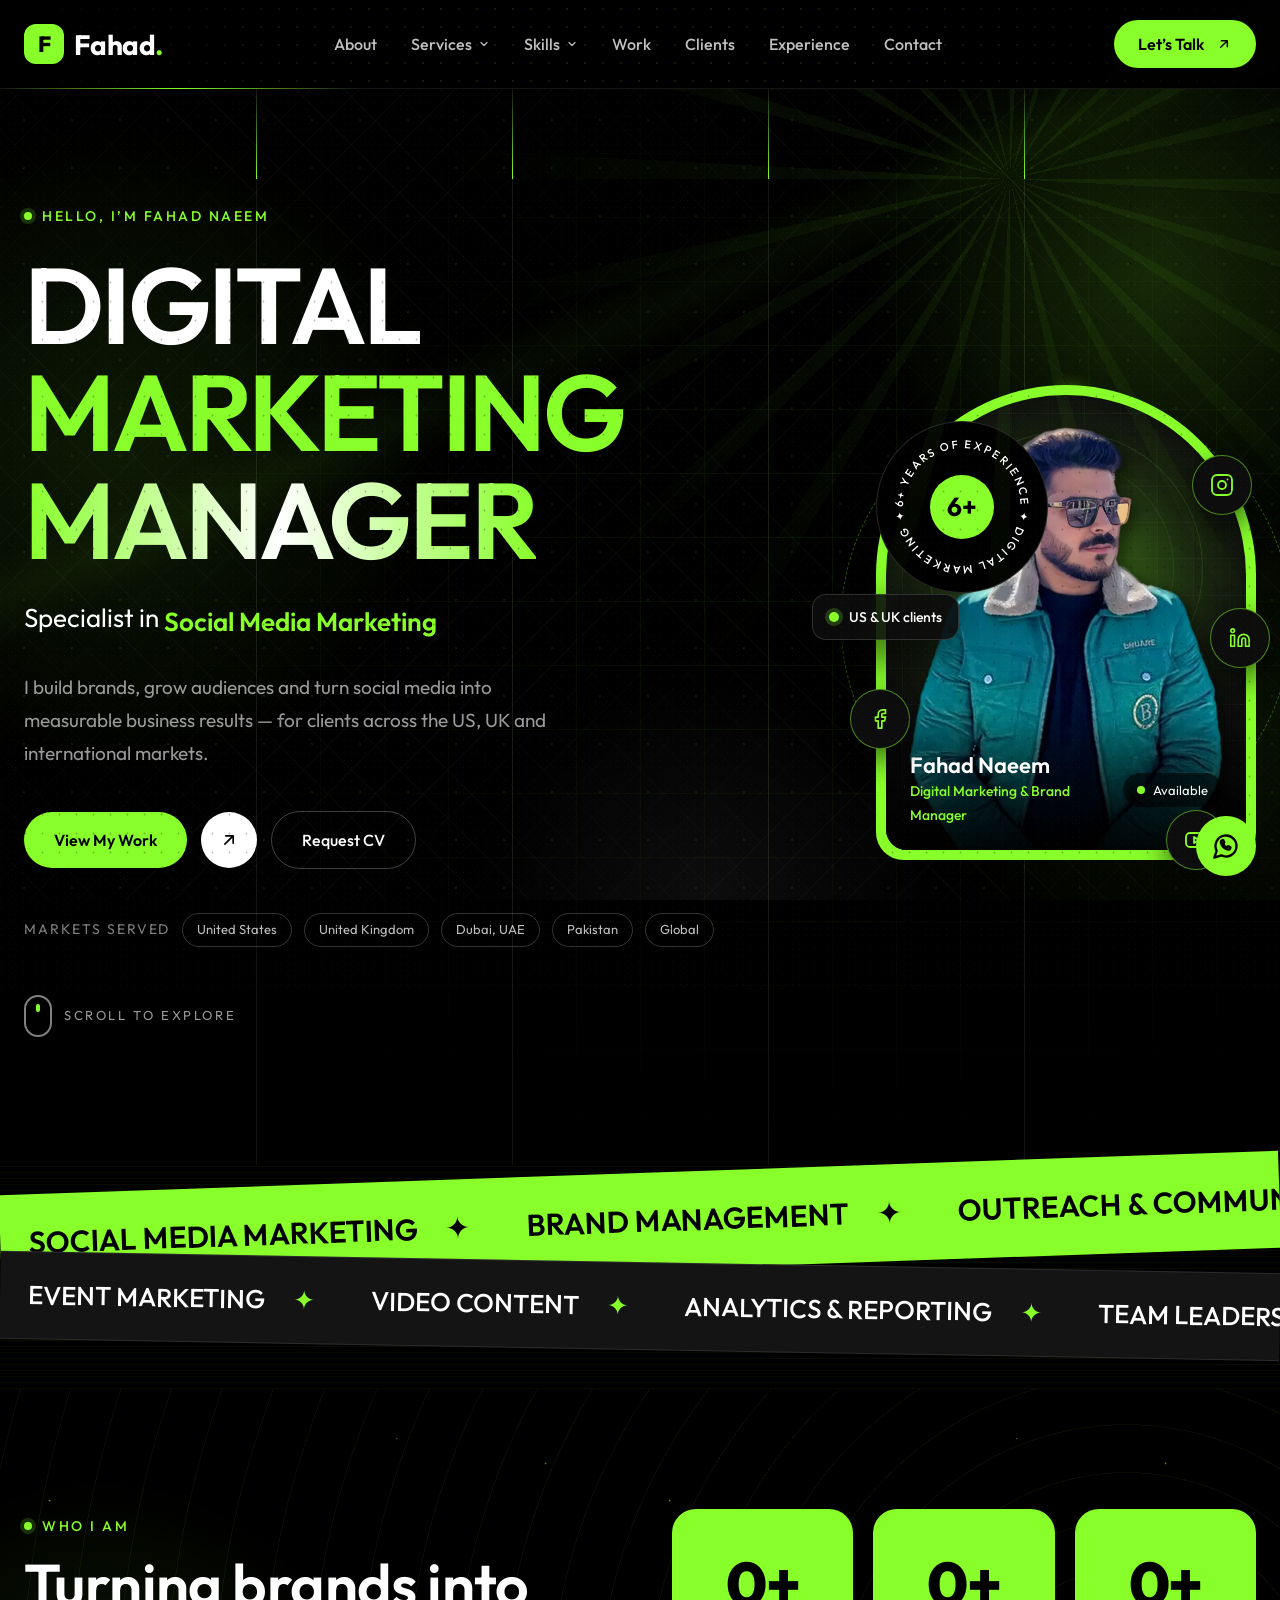
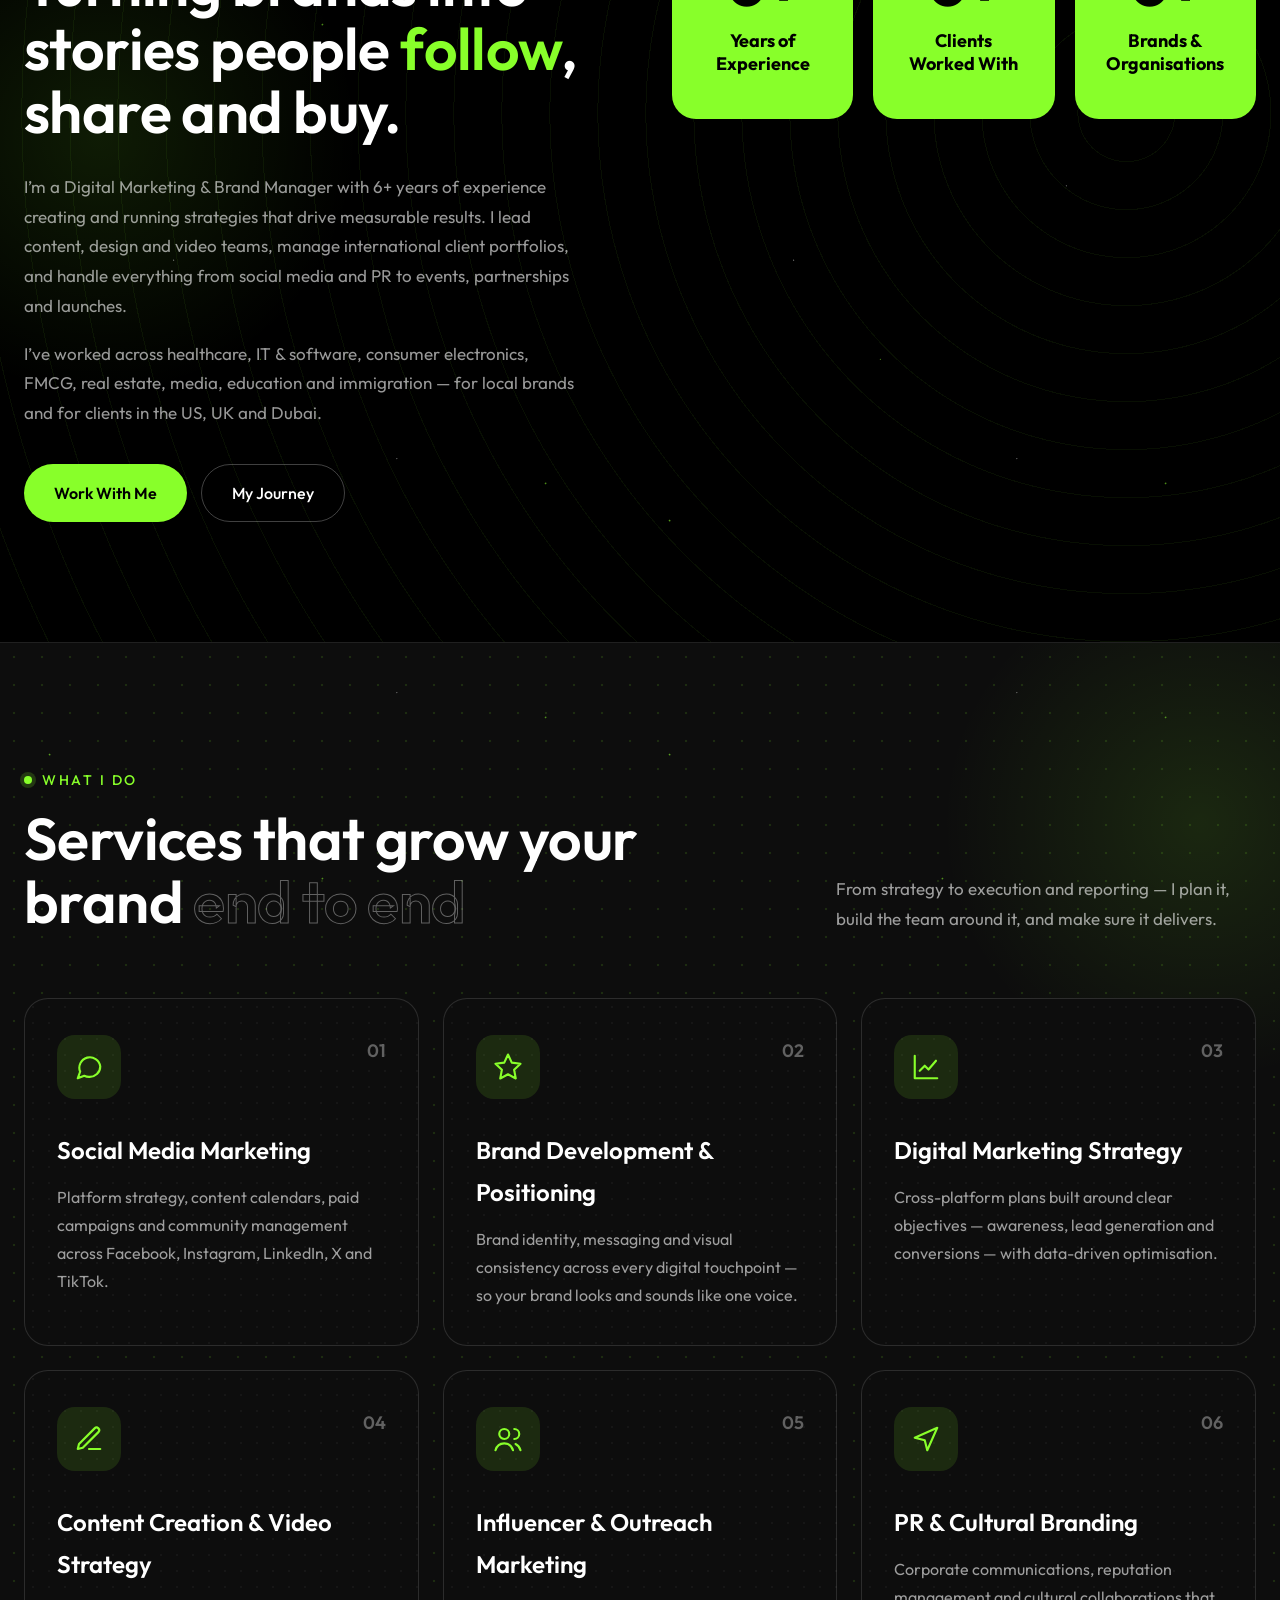
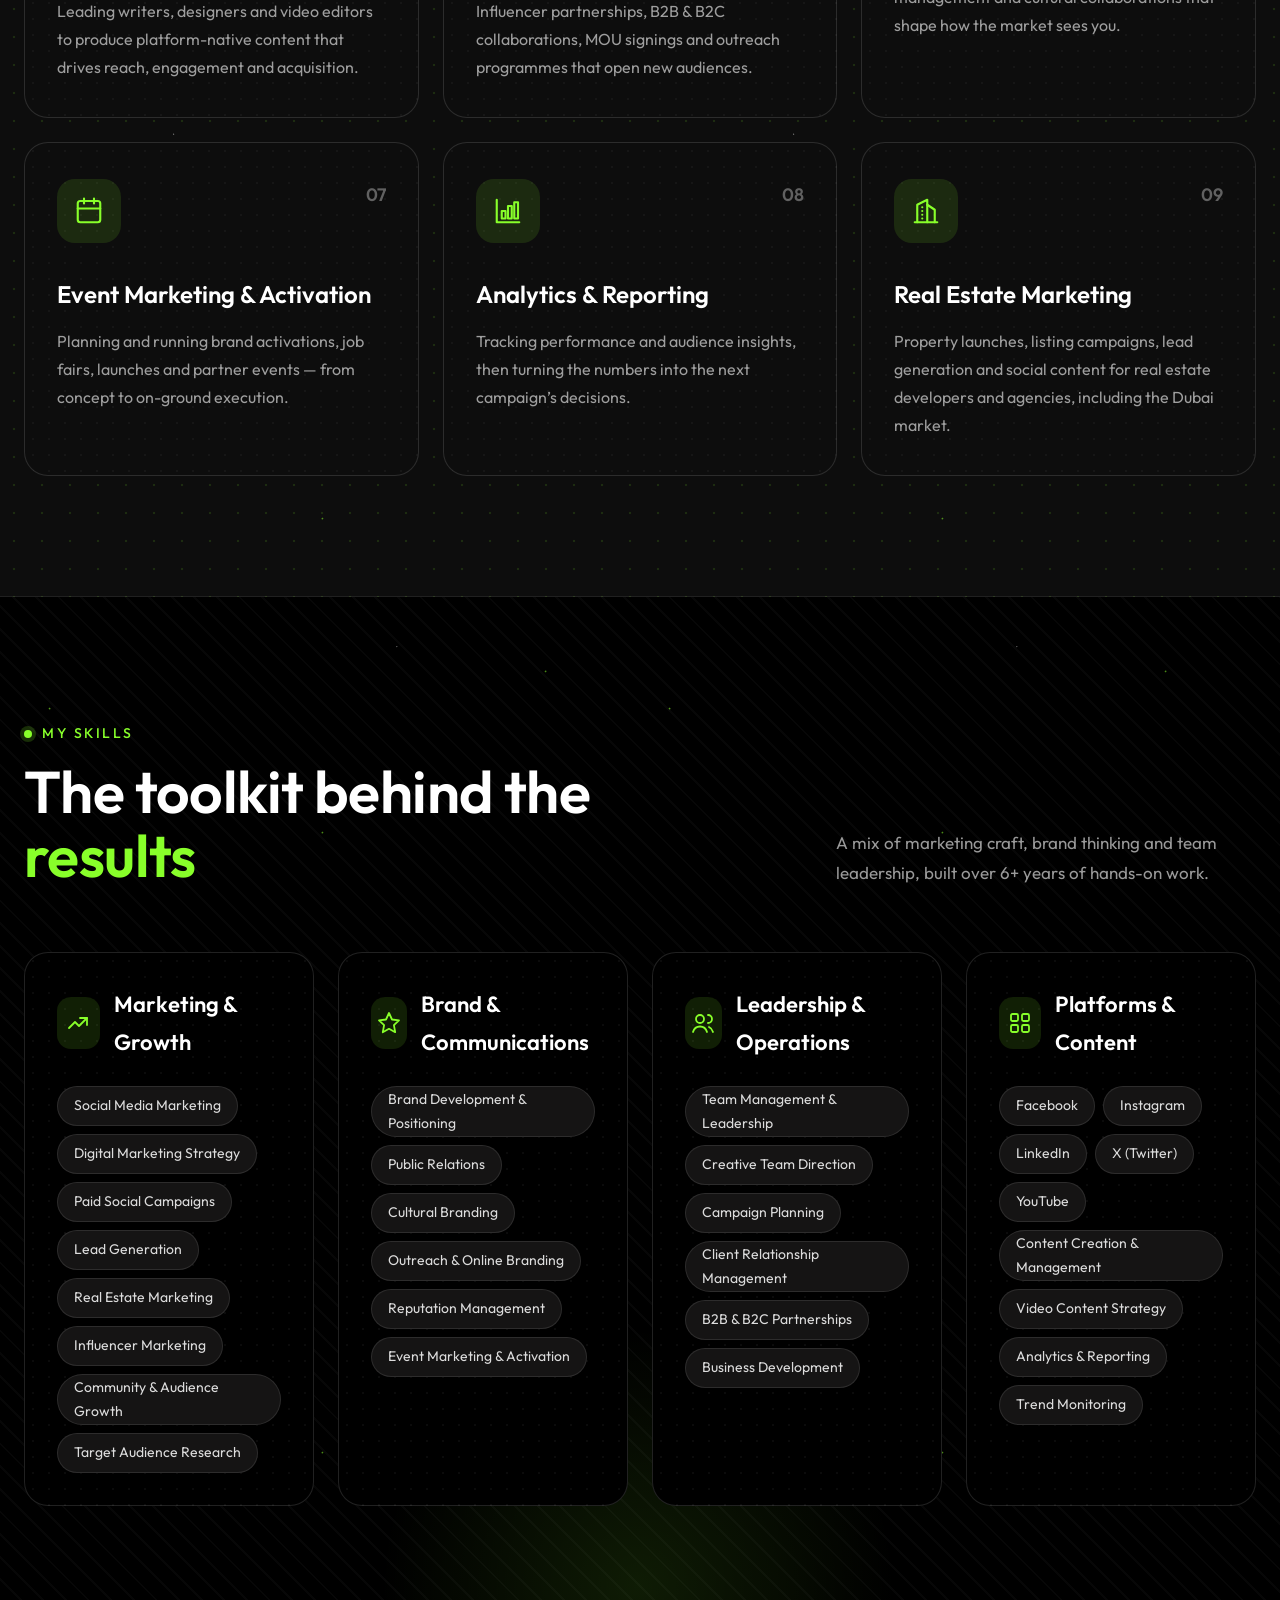
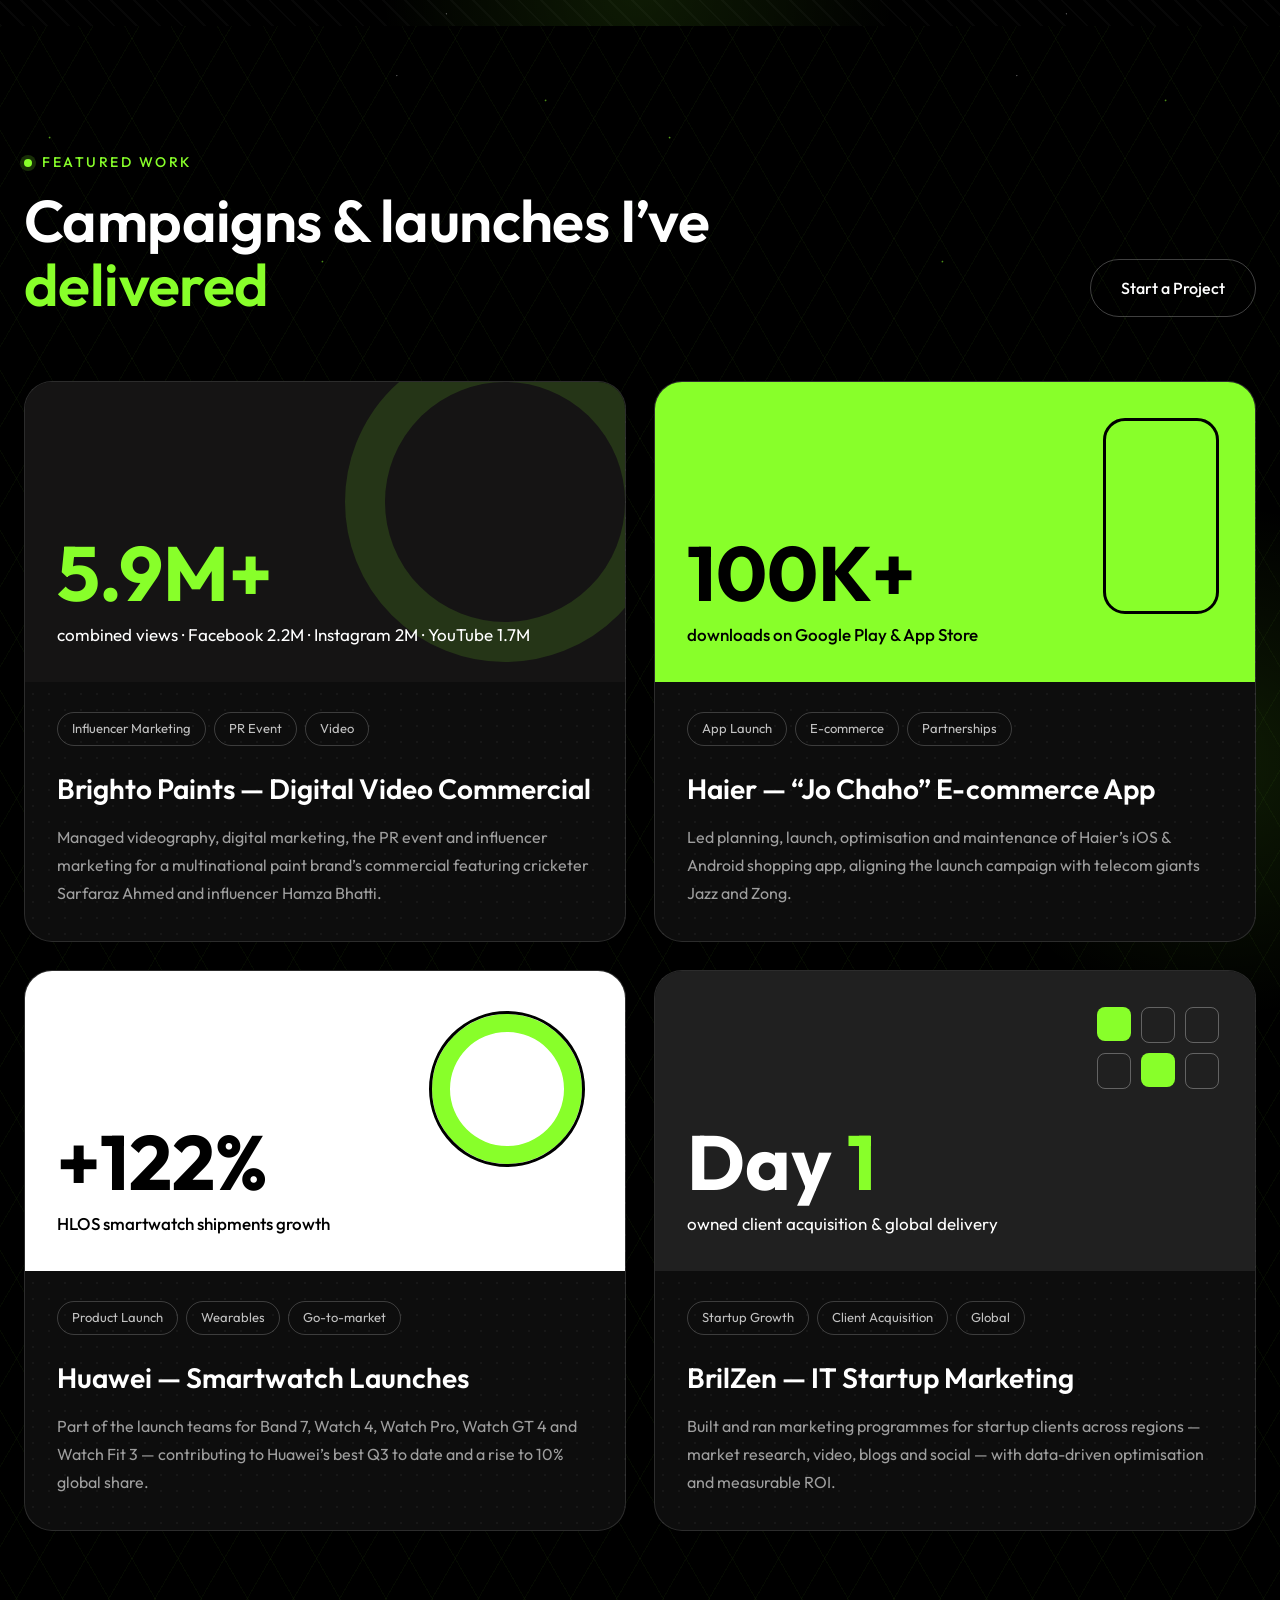
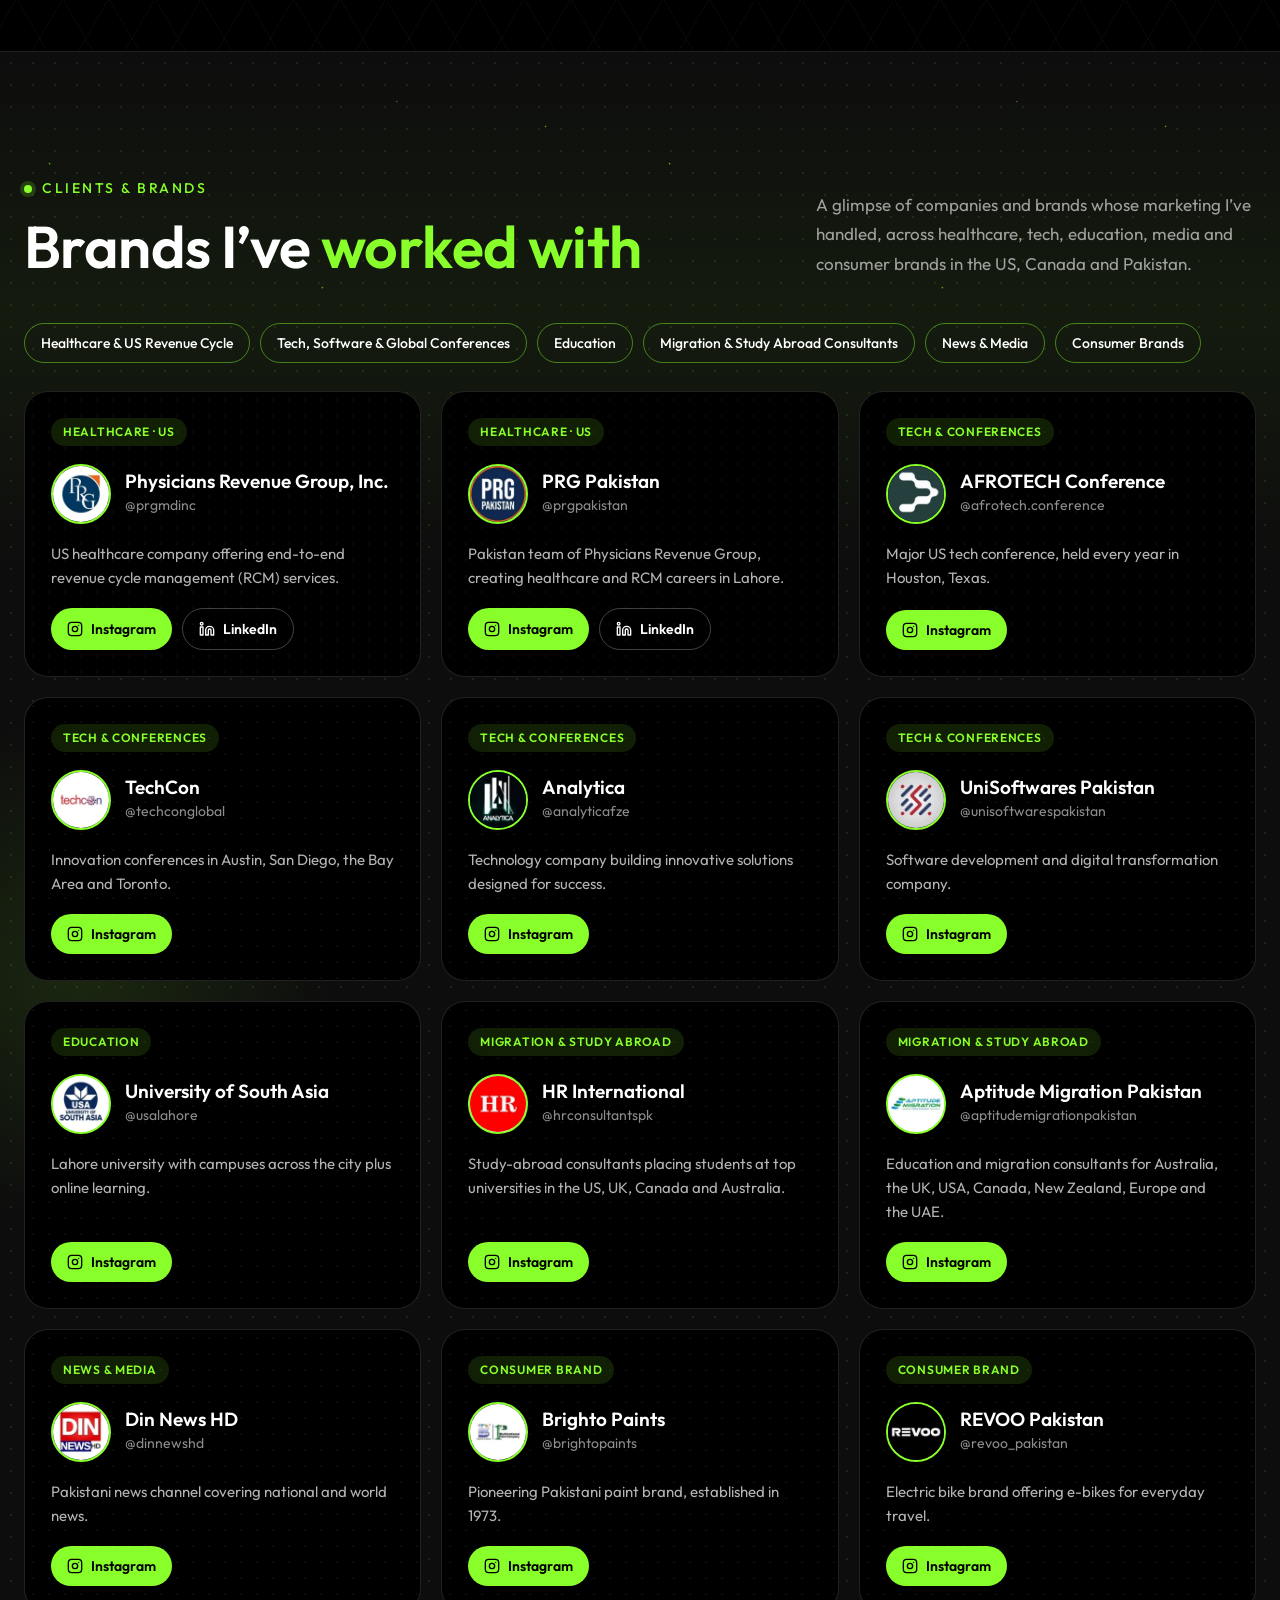
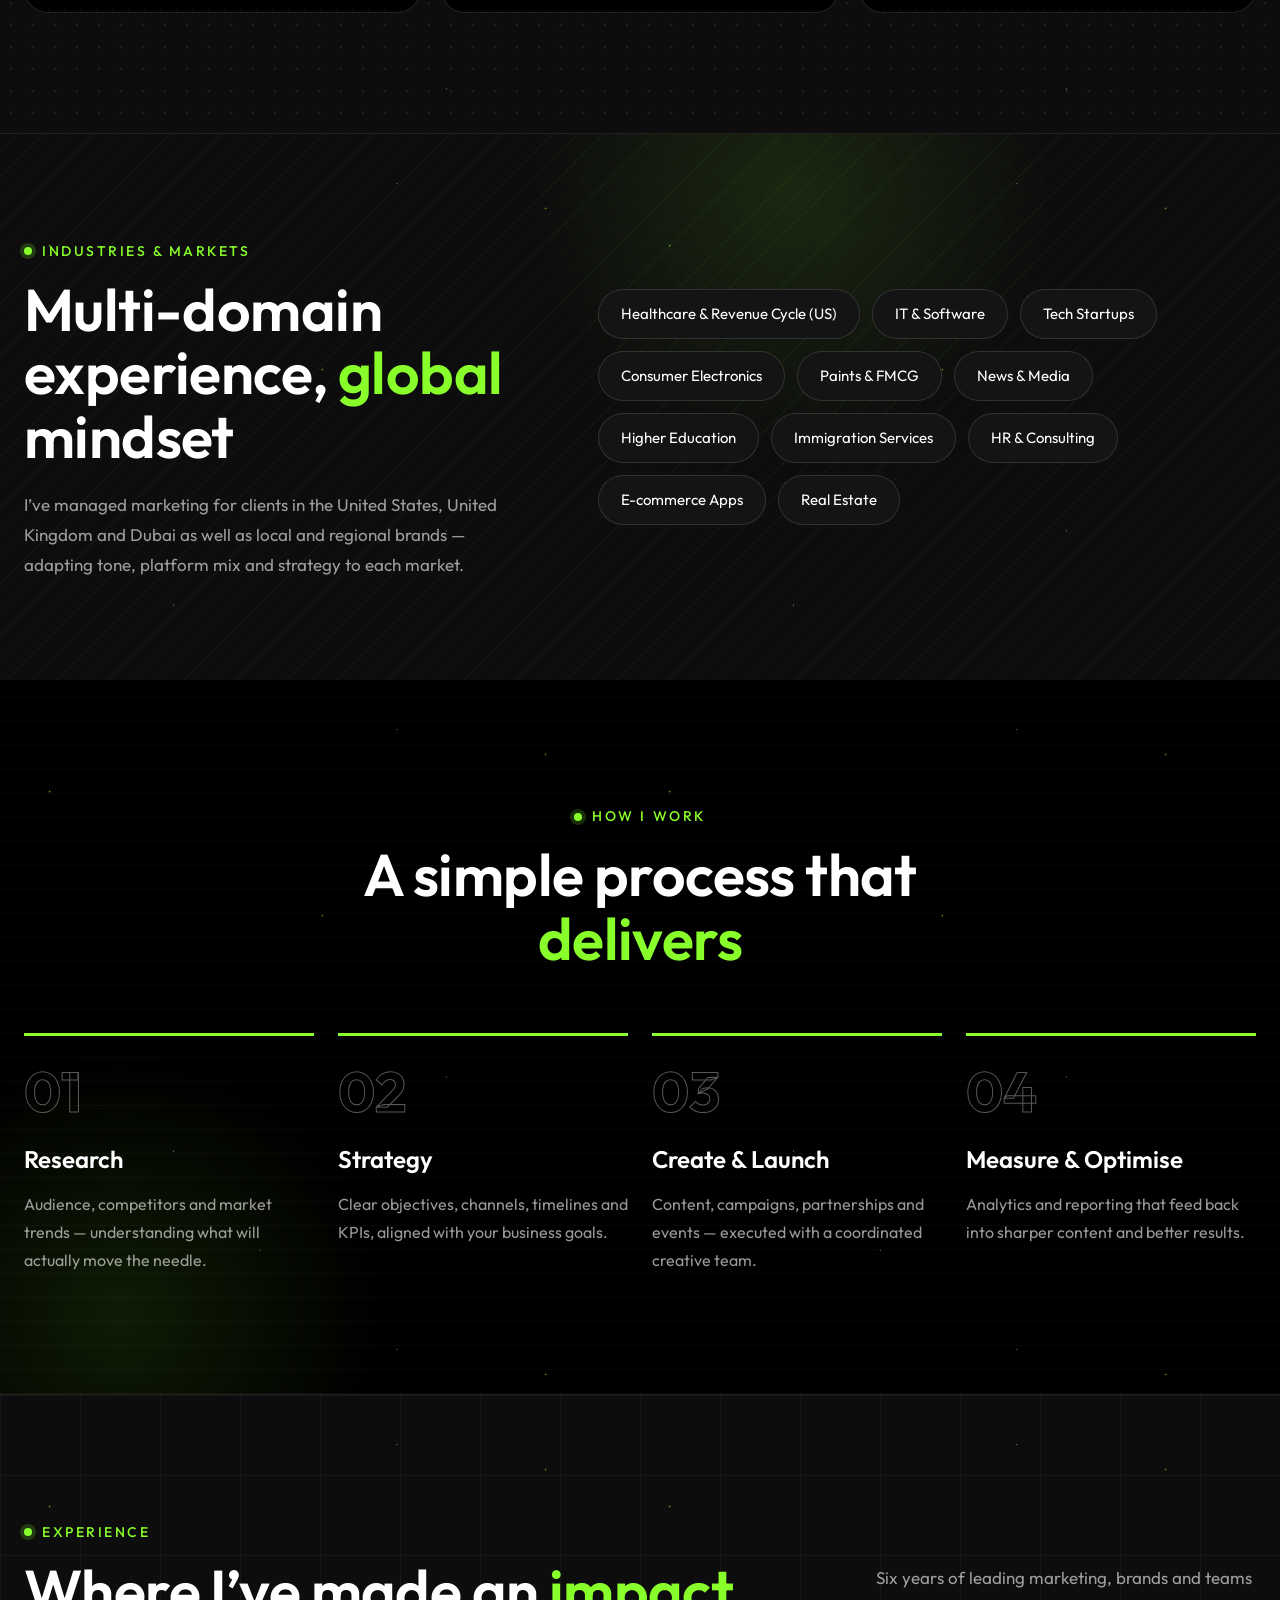
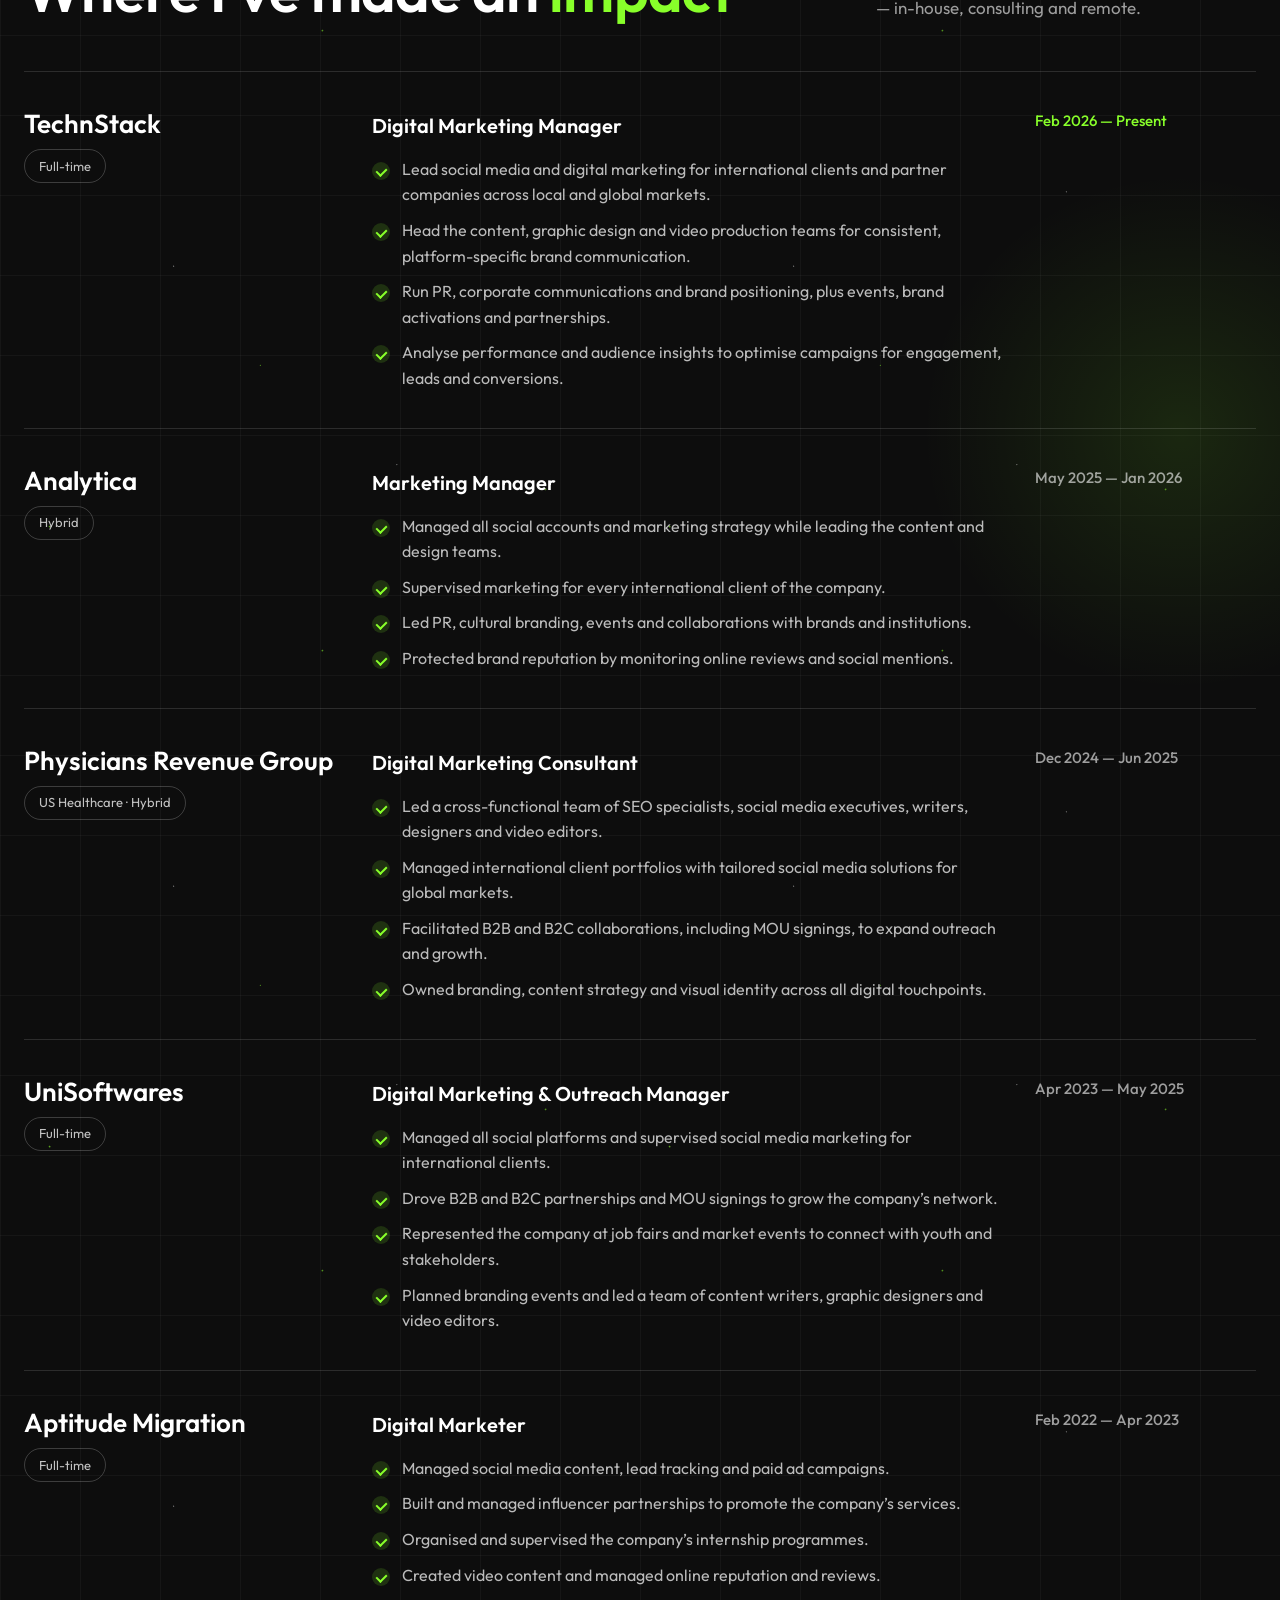
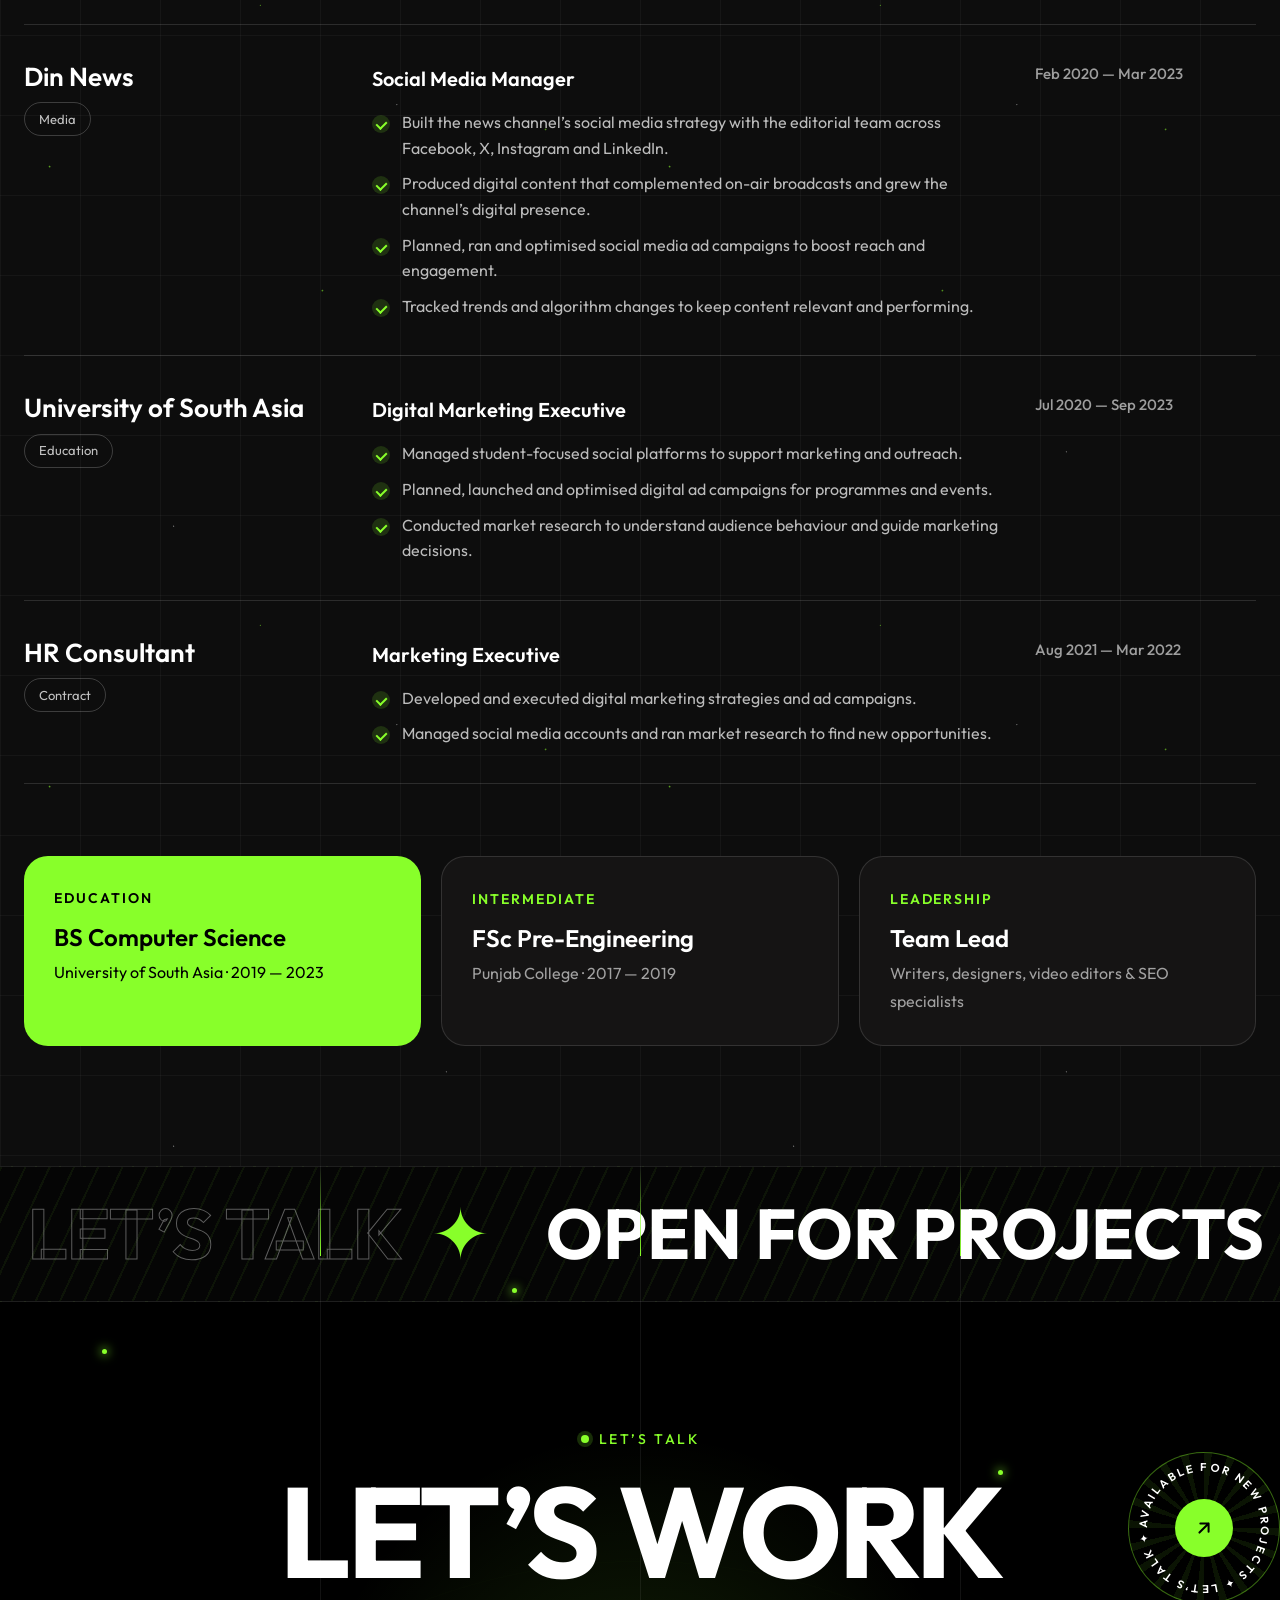
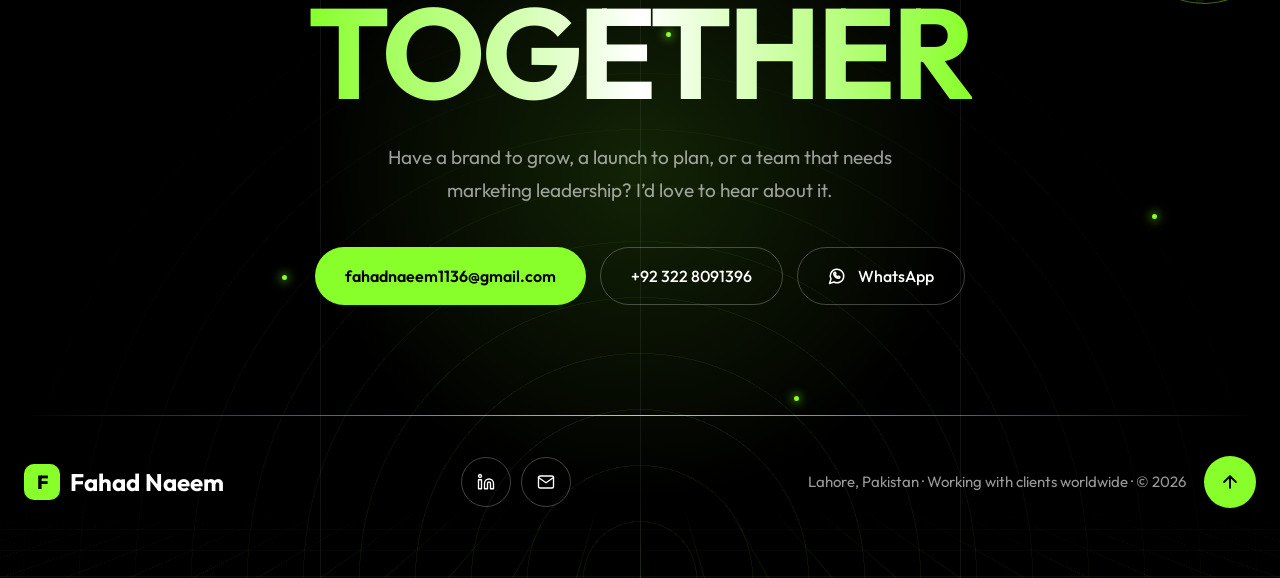
==== commit 5bbdedc4: "Use new preview card for link sharing (LinkedIn, WhatsApp, X) Co-Authored-By: Claude Opus 5.5 <norep" ====
--- a/index.html
+++ b/index.html
@@ -9,7 +9,19 @@
 <meta name="description" content="Fahad Naeem — Digital Marketing & Brand Manager with 6+ years of experience in social media marketing, branding, PR and outreach for US, UK and international clients.">
 <meta property="og:title" content="Fahad Naeem — Digital Marketing Manager">
 <meta property="og:description" content="Social media marketing, brand management, PR and outreach for US, UK and international brands.">
-<meta property="og:image" content="https://fahadnaeem1135.github.io/fahad-portrait.webp">
+<meta property="og:type" content="website">
+<meta property="og:url" content="https://fahadnaeem1135.github.io/">
+<meta property="og:site_name" content="Fahad Naeem">
+<meta property="og:image" content="https://fahadnaeem1135.github.io/og-image.jpg">
+<meta property="og:image:type" content="image/jpeg">
+<meta property="og:image:width" content="1200">
+<meta property="og:image:height" content="630">
+<meta property="og:image:alt" content="Fahad Naeem, Digital Marketing &amp; Brand Manager, 6+ years experience, 50+ clients served">
+<meta name="twitter:card" content="summary_large_image">
+<meta name="twitter:title" content="Fahad Naeem — Digital Marketing Manager">
+<meta name="twitter:description" content="Social media marketing, brand management, PR and outreach for US, UK and international brands.">
+<meta name="twitter:image" content="https://fahadnaeem1135.github.io/og-image.jpg">
+<link rel="canonical" href="https://fahadnaeem1135.github.io/">
 <link rel="icon" href="data:image/svg+xml,%3Csvg xmlns='http://www.w3.org/2000/svg' viewBox='0 0 64 64'%3E%3Crect width='64' height='64' rx='16' fill='%2388ff2a'/%3E%3Ctext x='32' y='45' font-family='Arial' font-weight='800' font-size='38' text-anchor='middle'%3EF%3C/text%3E%3C/svg%3E">
 
 <!-- ====== FONT ====== -->
--- a/css/3-components.css
+++ b/css/3-components.css
@@ -35,6 +35,7 @@
 .cl-card{display:flex;flex-direction:column;gap:18px;padding:26px;border-radius:24px;background:#000;border:1px solid rgba(255,255,255,.13);transition:transform .4s ease,border-color .4s}
 .cl-card:hover{transform:translateY(-6px);border-color:#88ff2a}
 .cl-av{width:60px;height:60px;flex:none;border-radius:50%;display:flex;align-items:center;justify-content:center;background:#151414;border:2px solid #88ff2a;color:#88ff2a;font-weight:700;font-size:18px}
+img.cl-av{display:block;object-fit:cover;background:#ffffff;box-sizing:border-box;padding:0}
 .cl-legend{display:flex;flex-wrap:wrap;gap:10px;margin:44px 0 28px}
 .cl-chip{display:inline-flex;align-items:center;min-height:38px;padding:0 16px;border-radius:999px;border:1px solid rgba(136,255,42,.45);color:#fff;font-size:14px;font-weight:500}
 .cl-tag{align-self:flex-start;display:inline-flex;align-items:center;min-height:28px;padding:0 12px;border-radius:999px;background:rgba(136,255,42,.12);color:#88ff2a;font-size:12px;font-weight:600;letter-spacing:.06em;text-transform:uppercase}
--- a/css/5-responsive.css
+++ b/css/5-responsive.css
@@ -20,3 +20,8 @@
   .exp-row{grid-template-columns:minmax(0,1fr)}
   .hide-sm{display:none !important}
 }
+/* hero photo on tablets and phones: keep photo centred, badges tucked around it */
+@media (max-width: 900px){.hero-photo{width:100%;max-width:460px;margin:28px auto 0;flex:0 1 auto !important}}
+@media (max-width: 600px){.hero-photo{max-width:330px}.hero-photo .bubble{width:44px;height:44px}.hero-photo .bubble svg{width:18px;height:18px}.hero-photo .b-ig{right:-8px !important;top:14% !important}.hero-photo .b-li{right:-12px !important;top:34% !important}.hero-photo .b-fb{left:-12px !important;top:44% !important}.hero-photo .b-yt{left:-8px !important;right:auto !important;top:62% !important;bottom:auto !important}.hero-badge{width:92px !important;height:92px !important;left:-14px !important;top:-12px !important}.hero-badge svg{width:84px;height:84px}.hero-badge span{width:36px !important;height:36px !important;font-size:15px !important}}
+@media (max-width: 900px) and (min-width: 601px){.hero-photo .b-yt{right:-14px !important;bottom:auto !important;top:72% !important}}
+@media (max-width: 400px){.site-header .wrap{gap:10px !important}.site-header .btn{padding:0 14px !important;font-size:14px !important;min-height:42px !important}.mnav summary{width:44px !important;height:44px !important}.hero-photo [style*="font-size: 22px; font-weight: 600"]{font-size:18px !important}.hero-photo [style*="color: #88ff2a; font-size: 14px"]{font-size:12.5px !important}.hero-photo [style*="min-height: 34px; padding: 0 14px"]{padding:0 10px !important;min-height:30px !important;font-size:12px !important}}
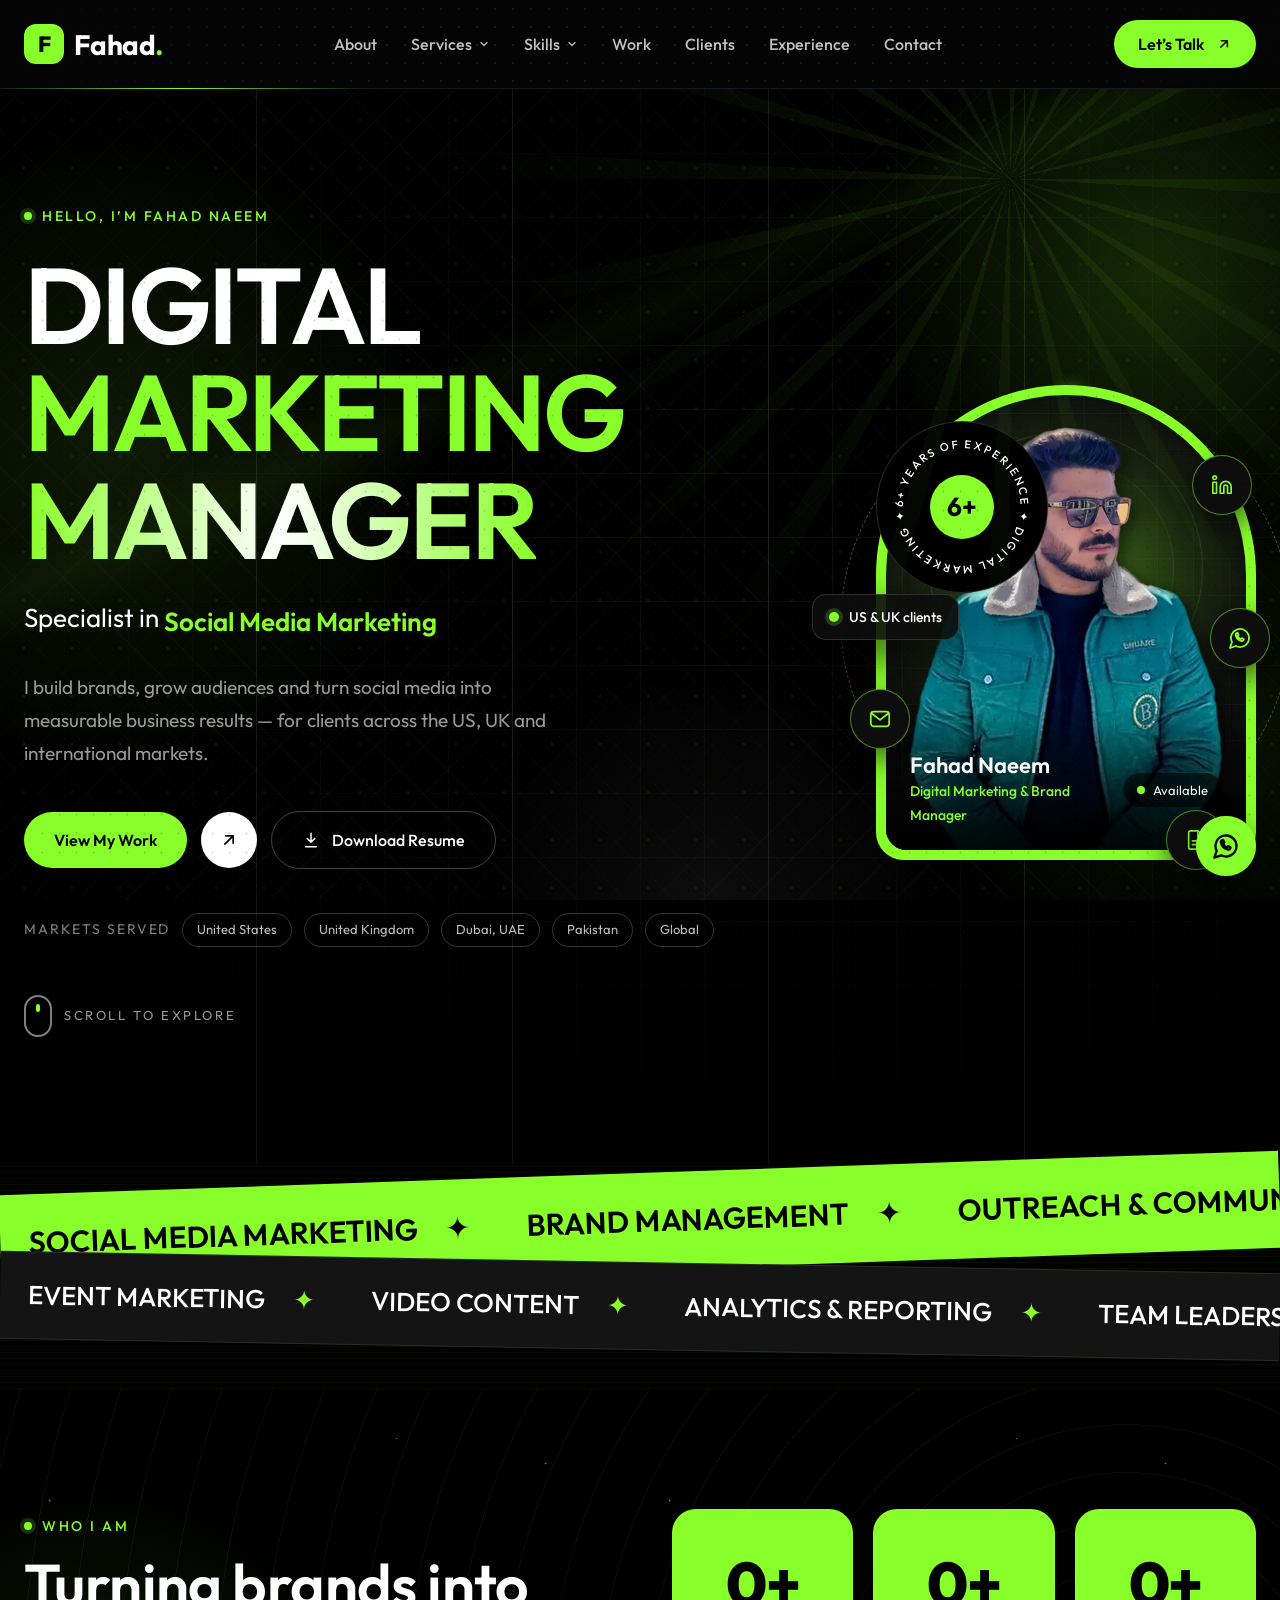
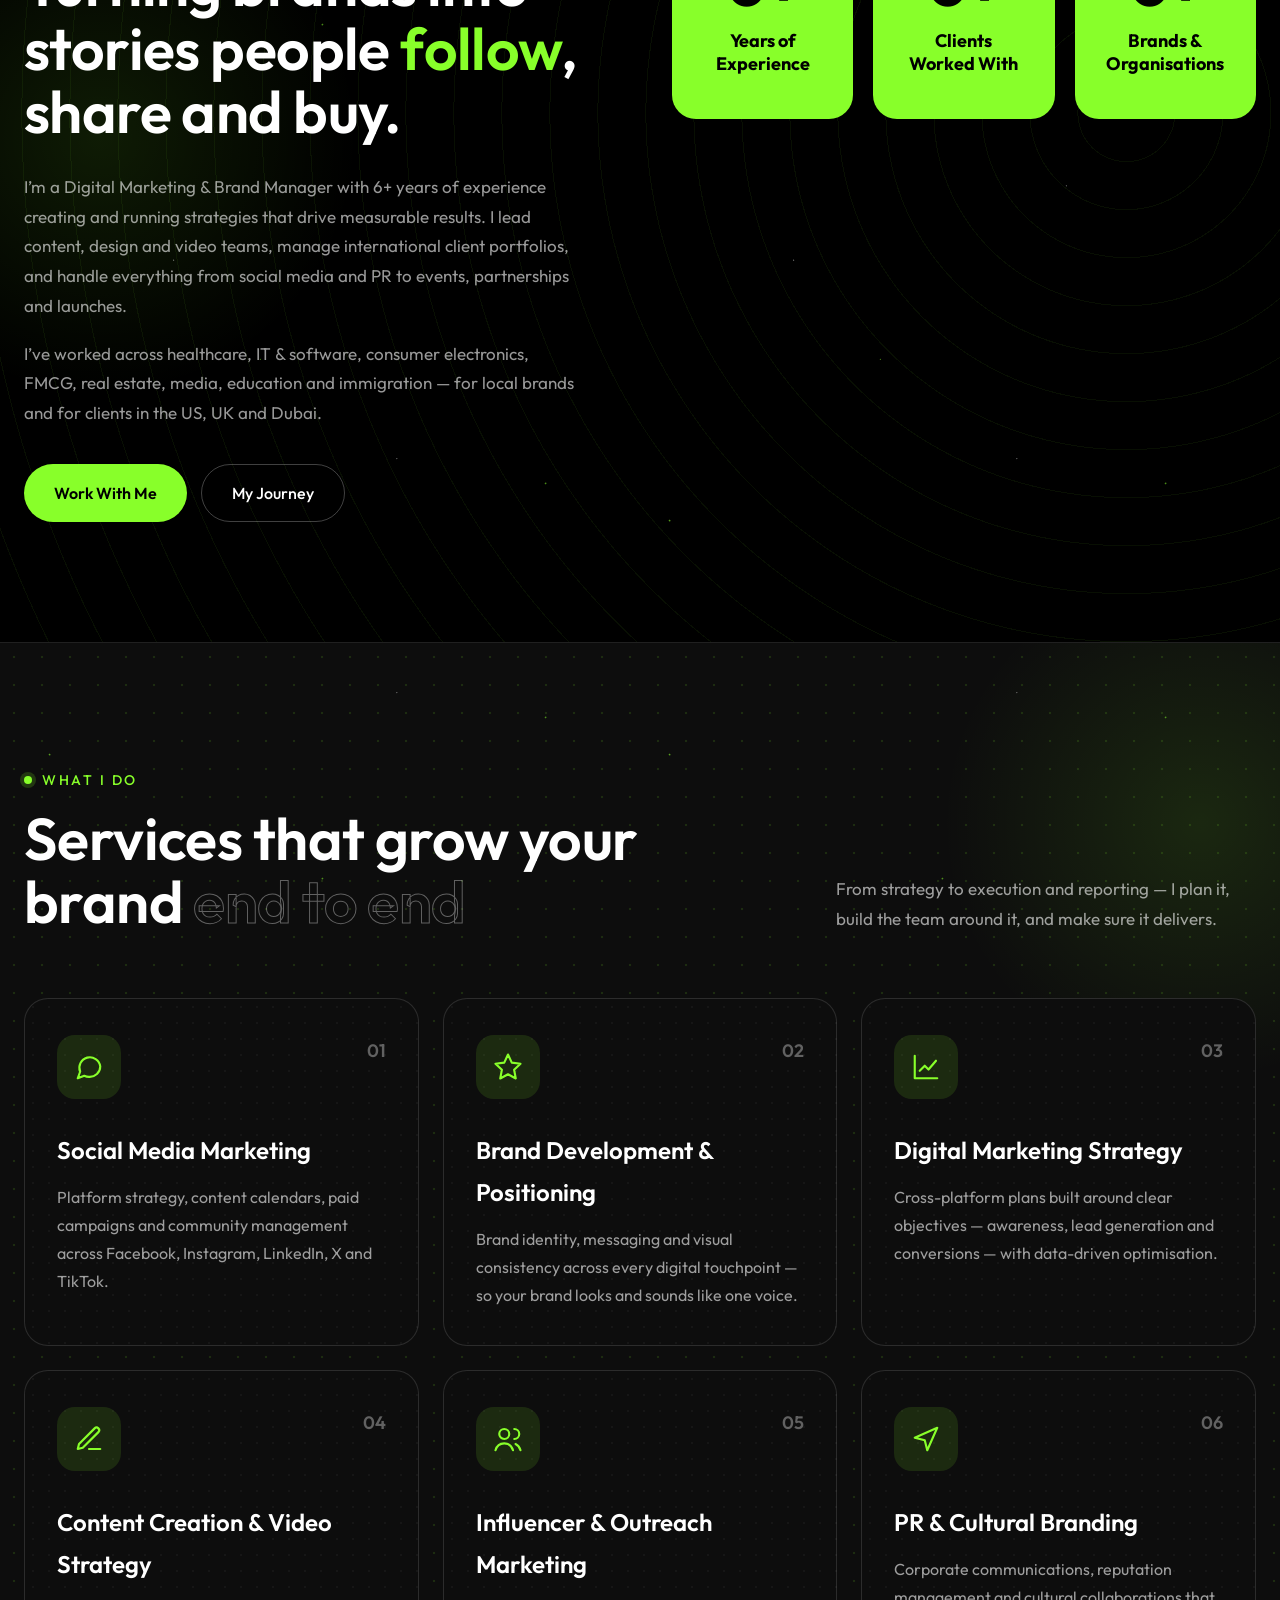
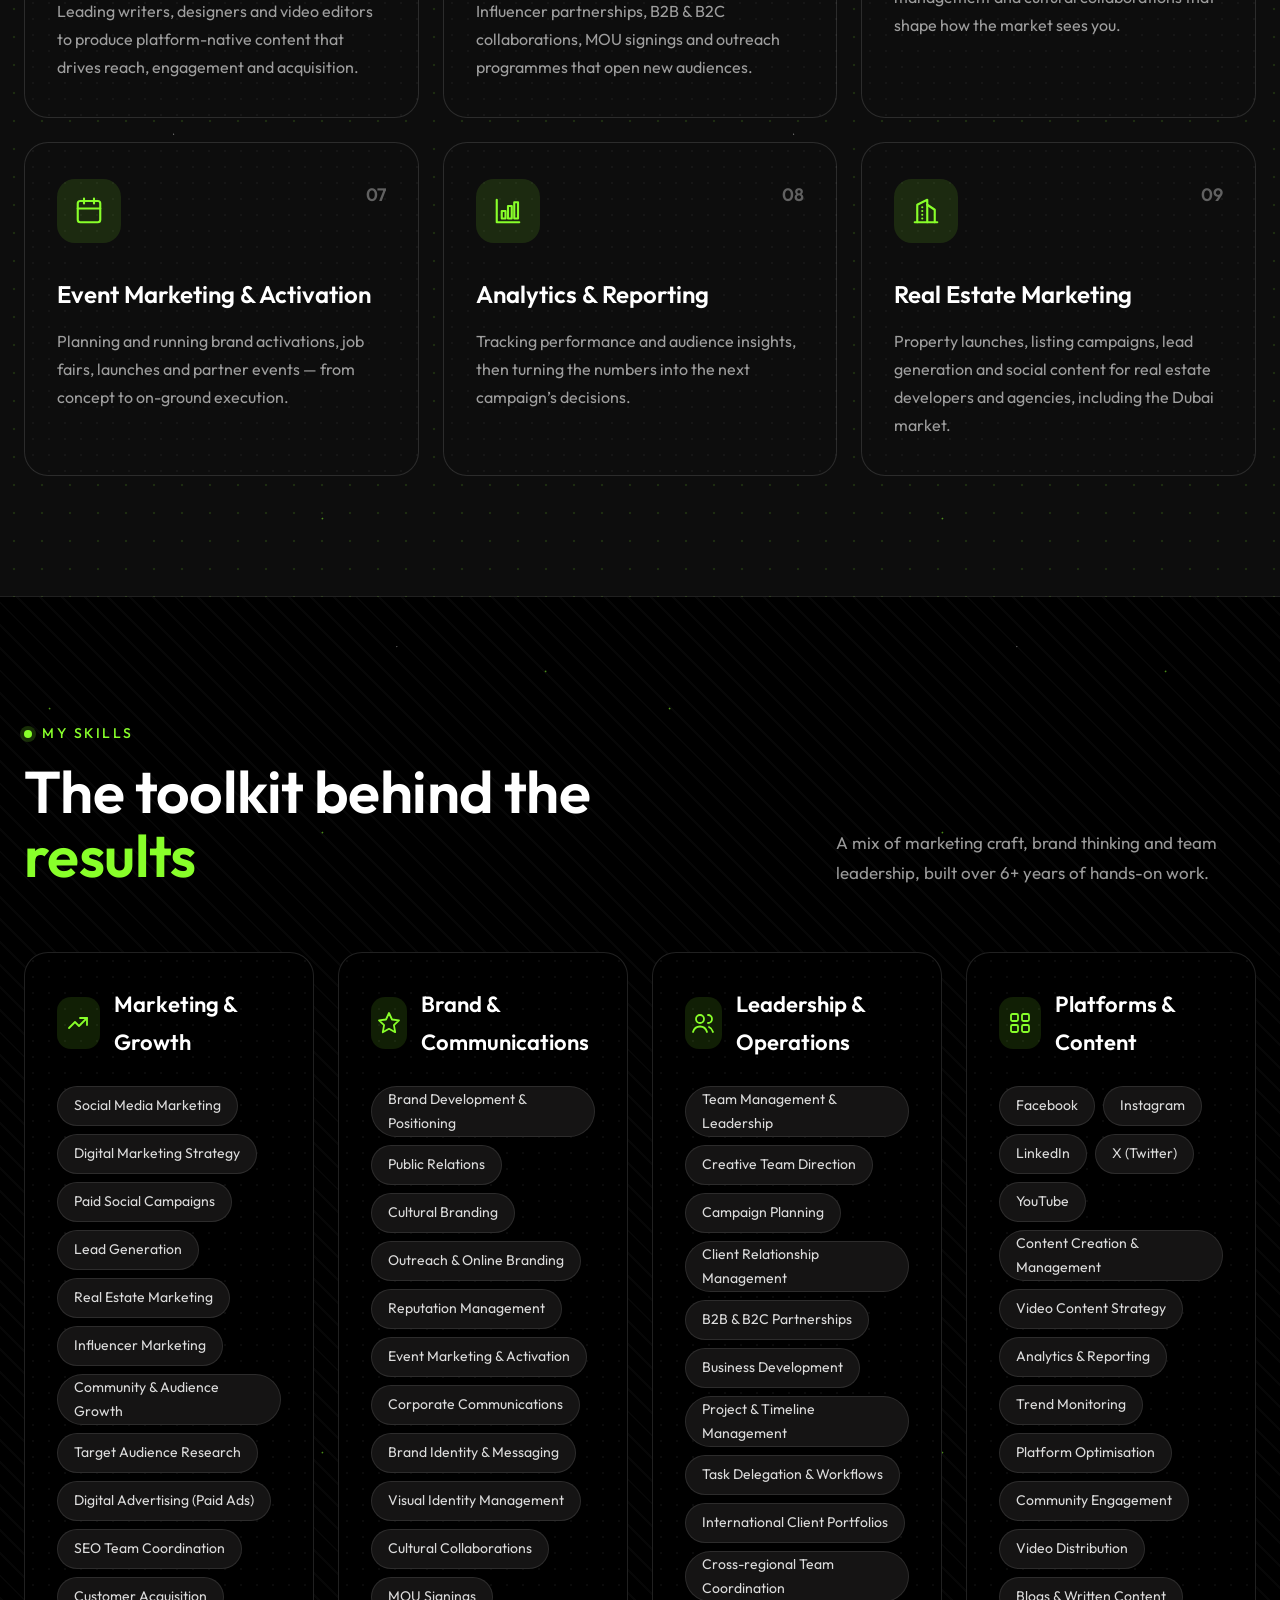
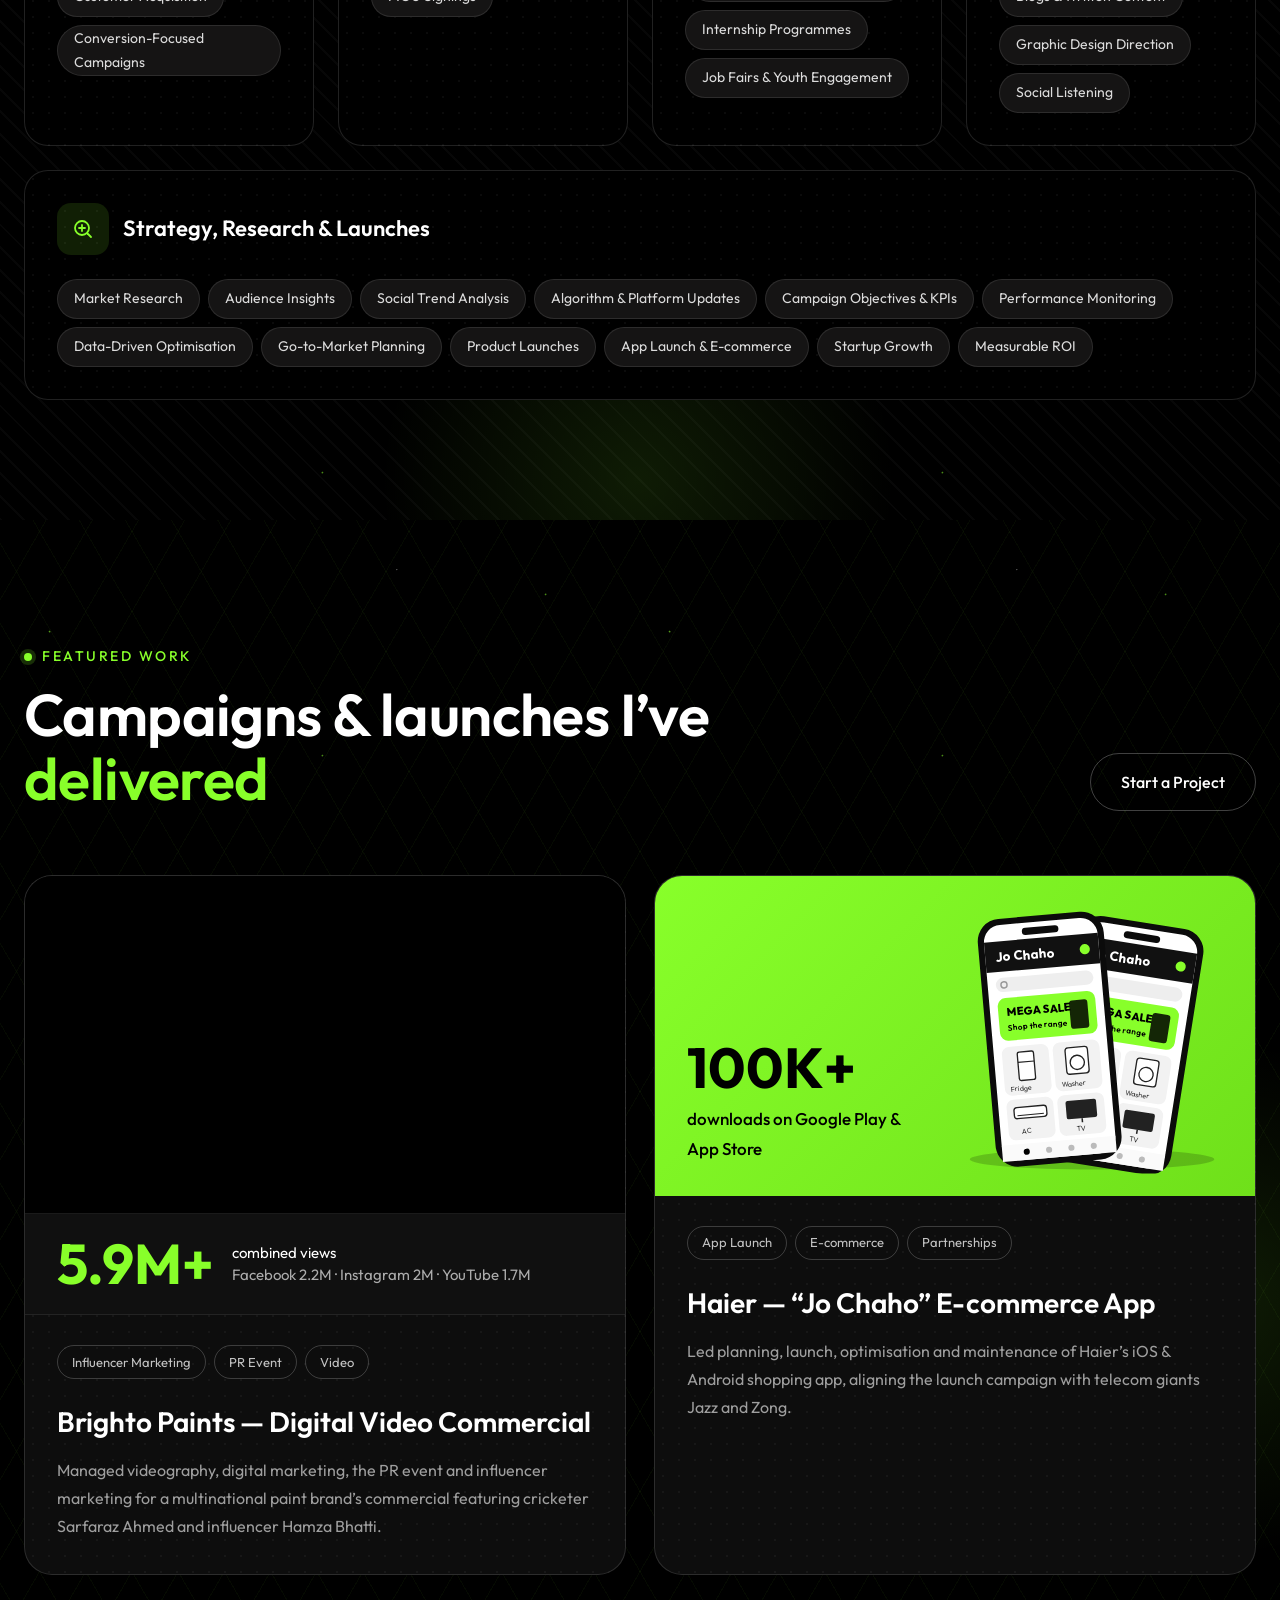
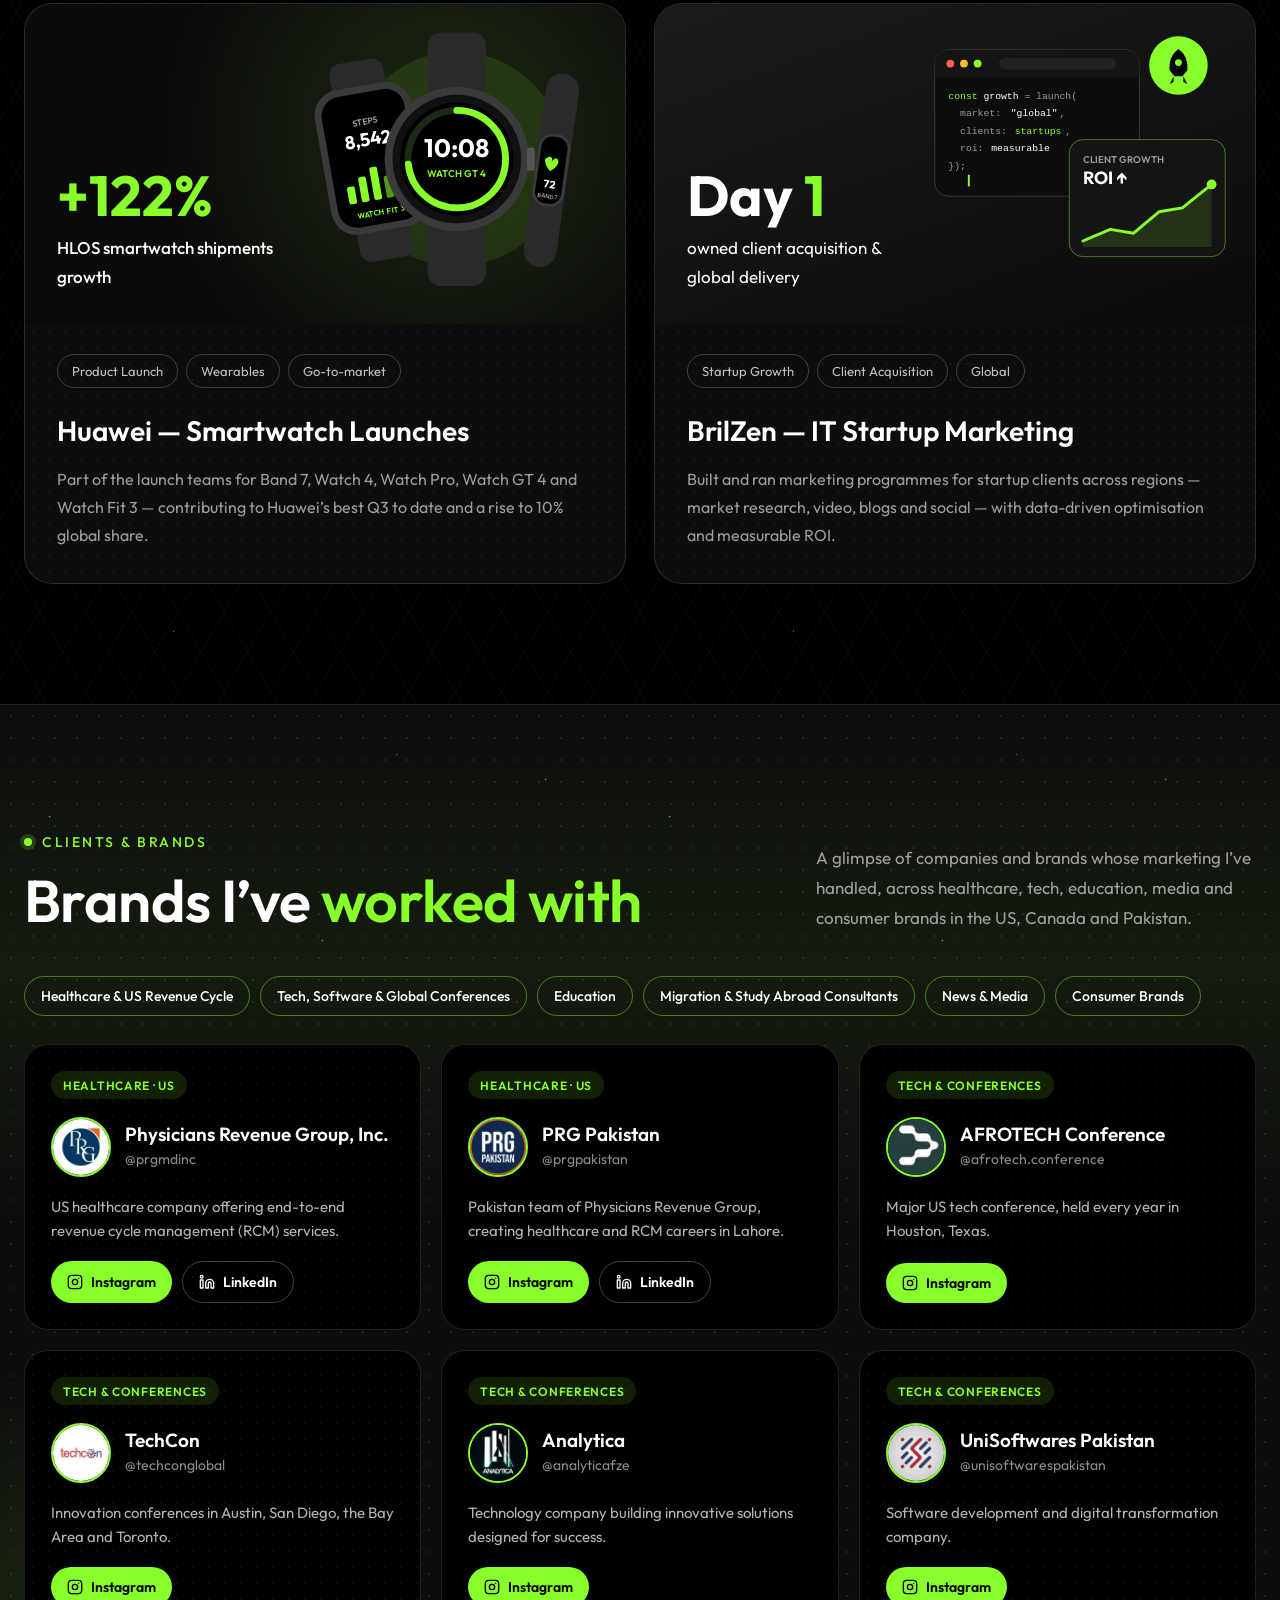
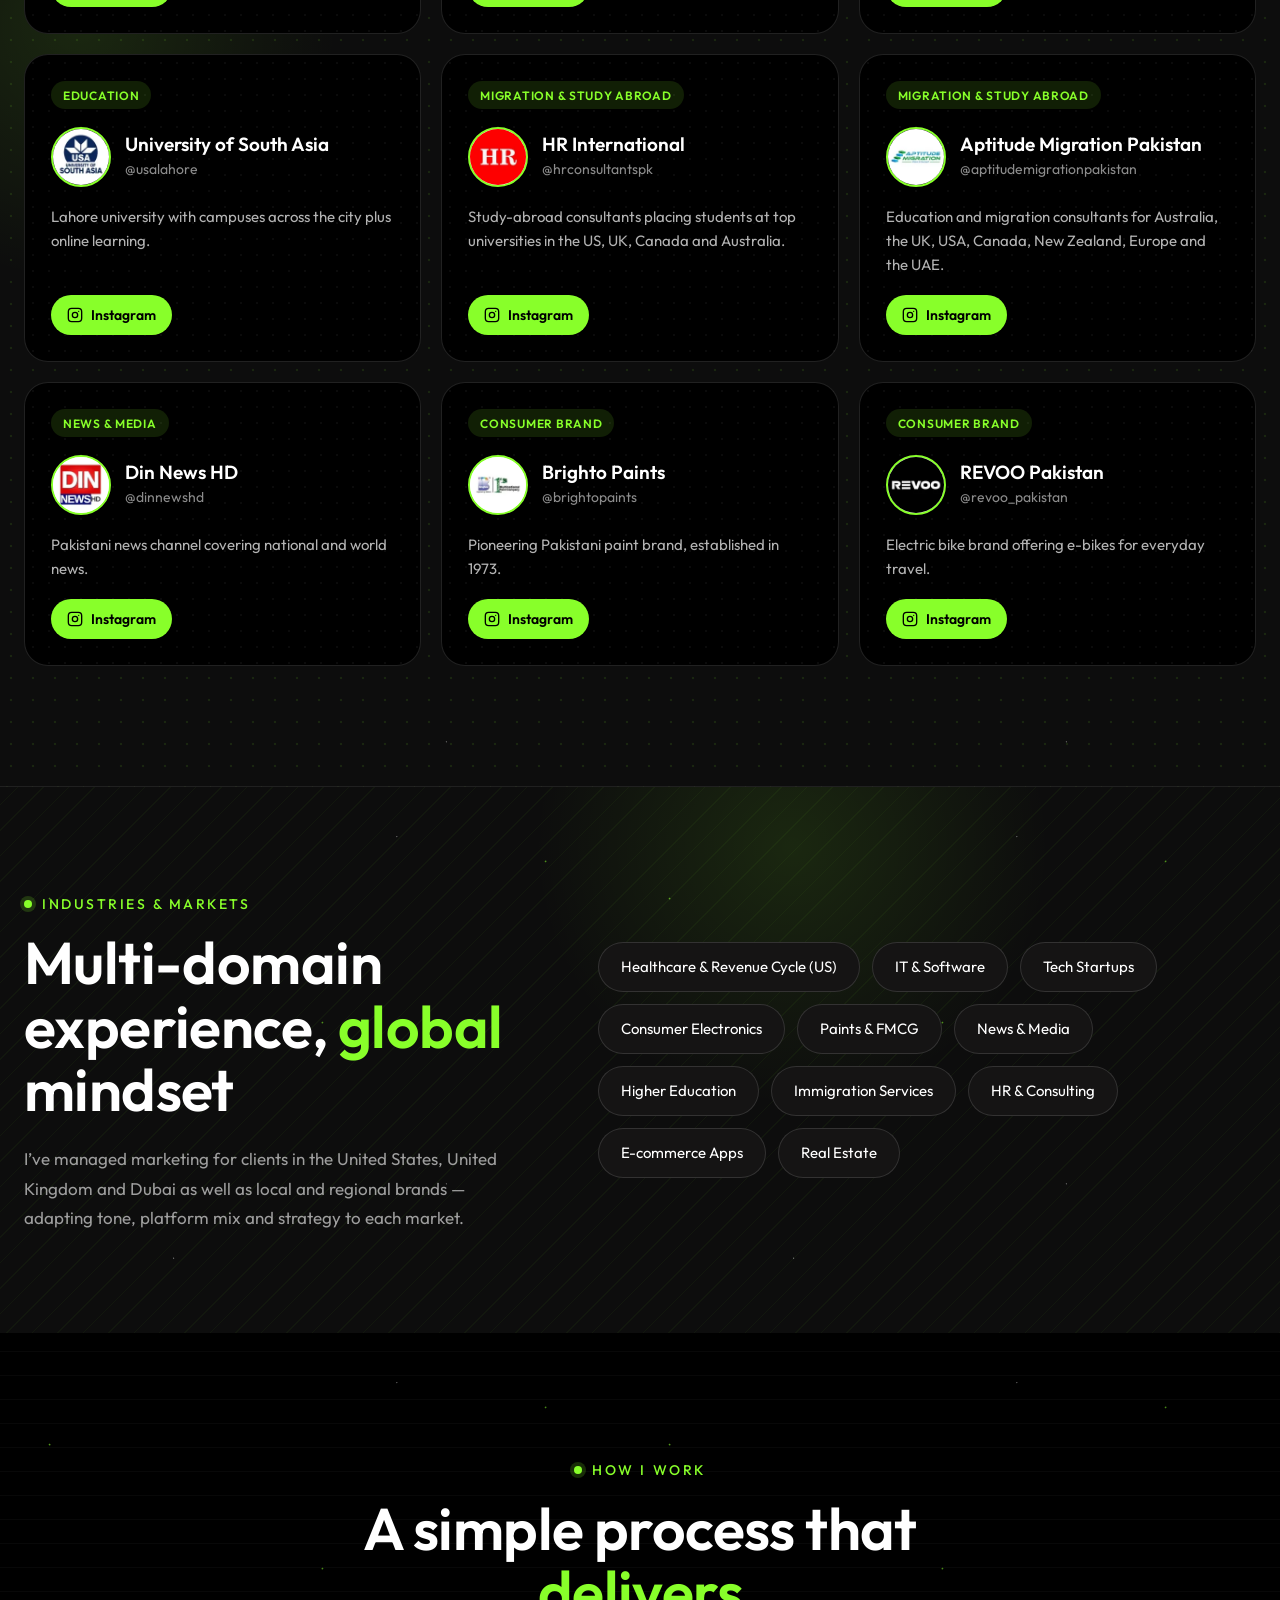
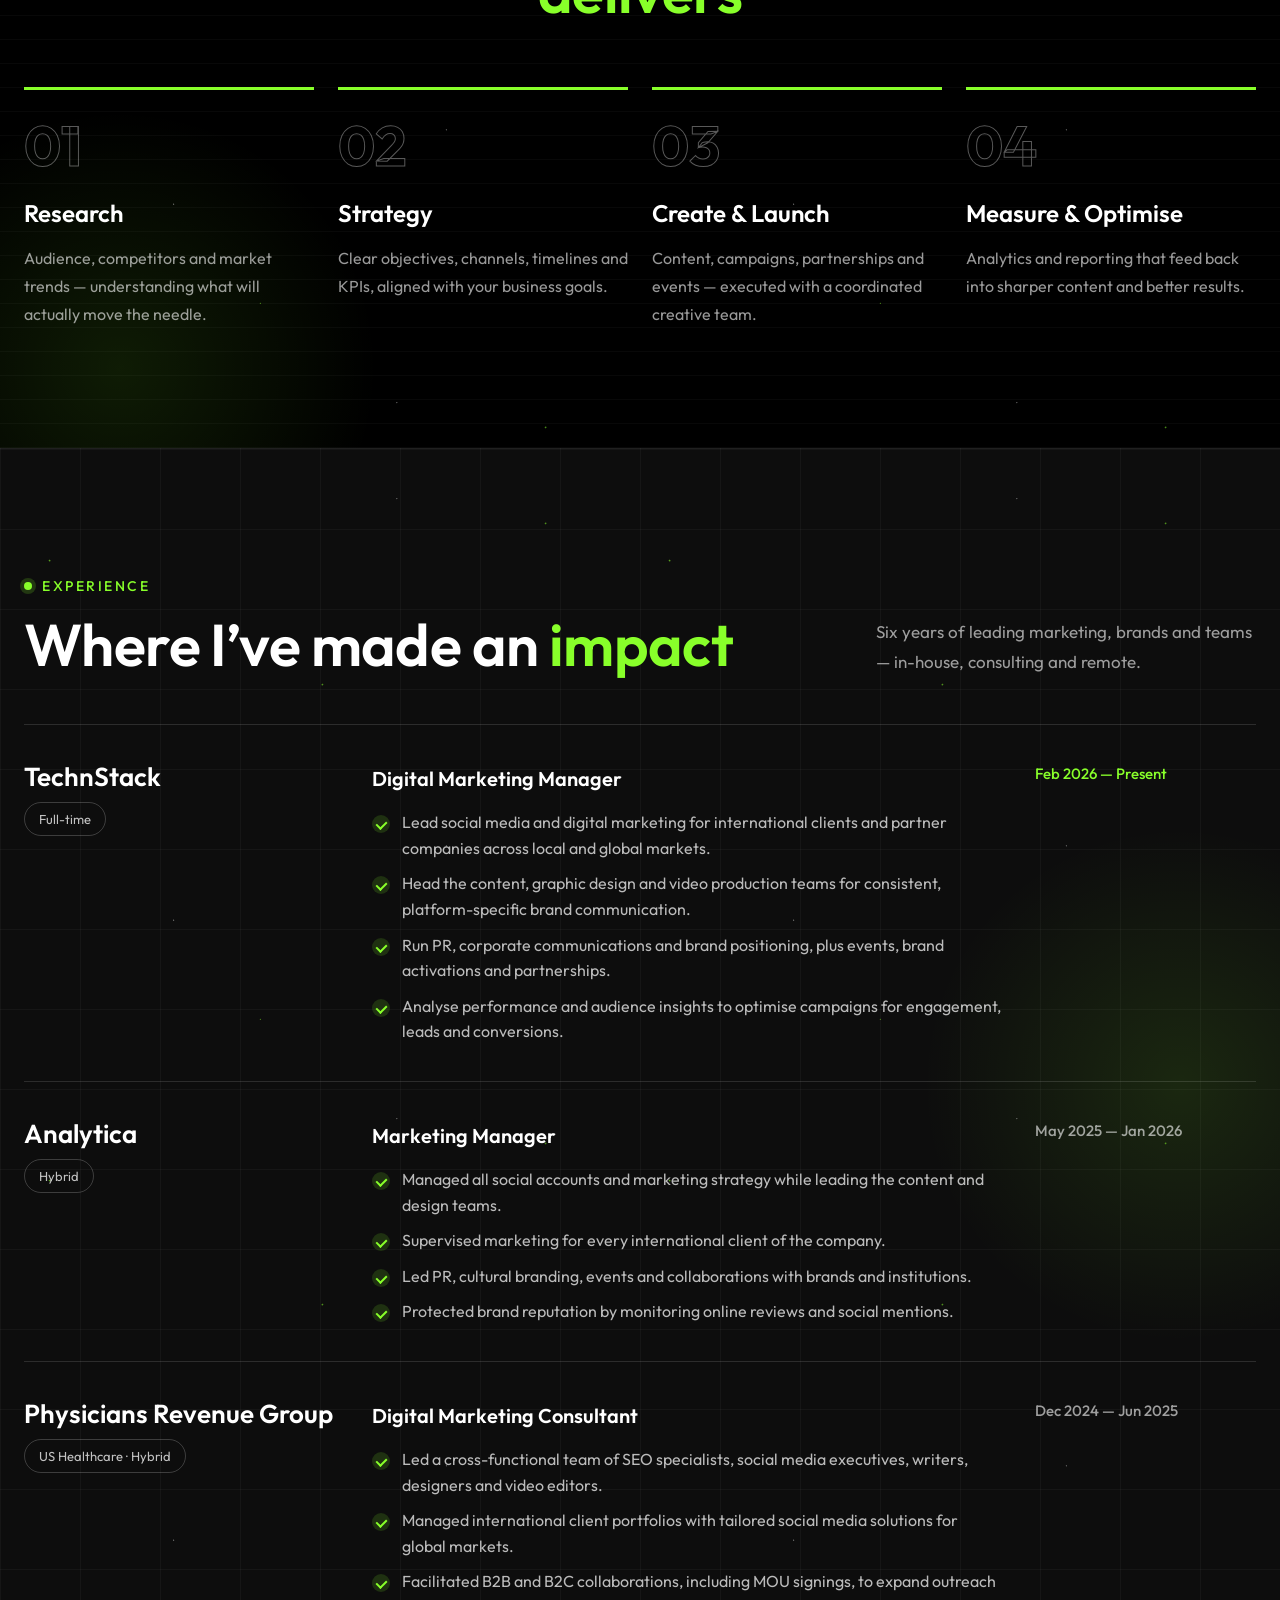
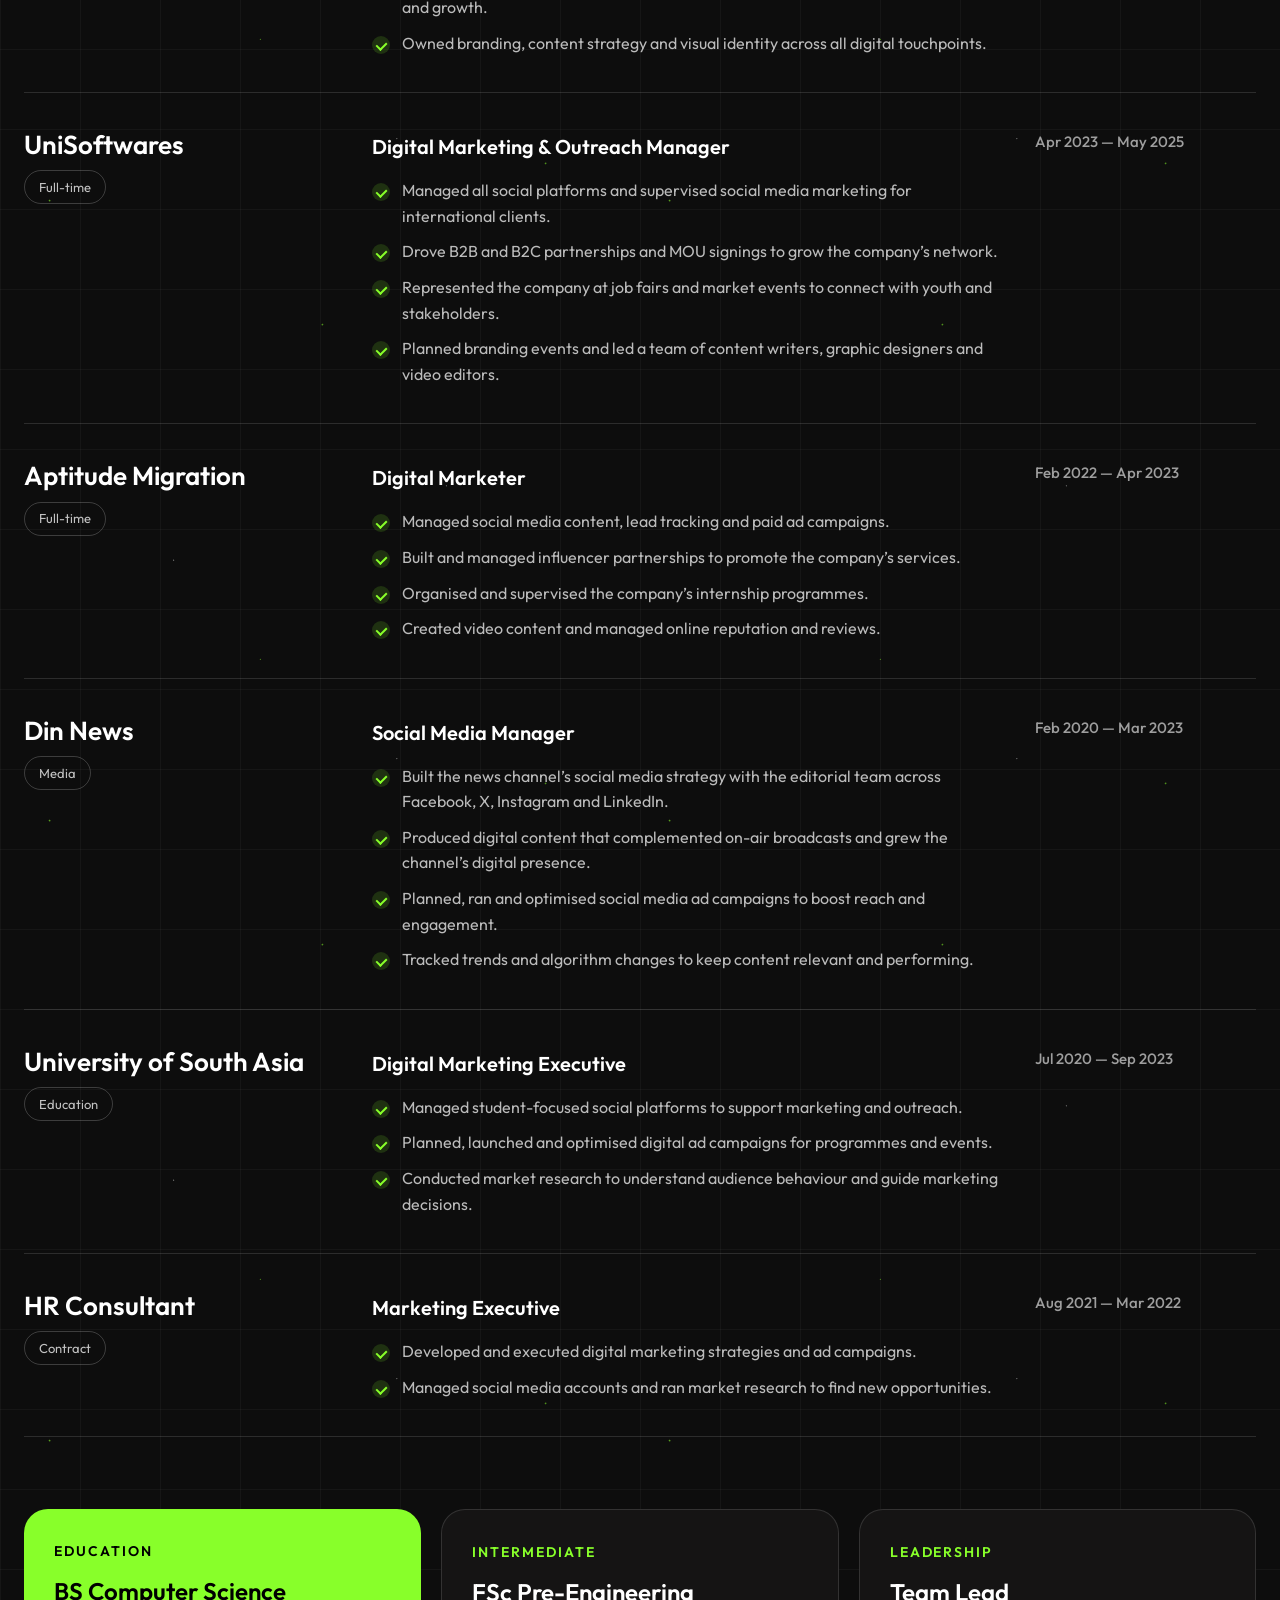
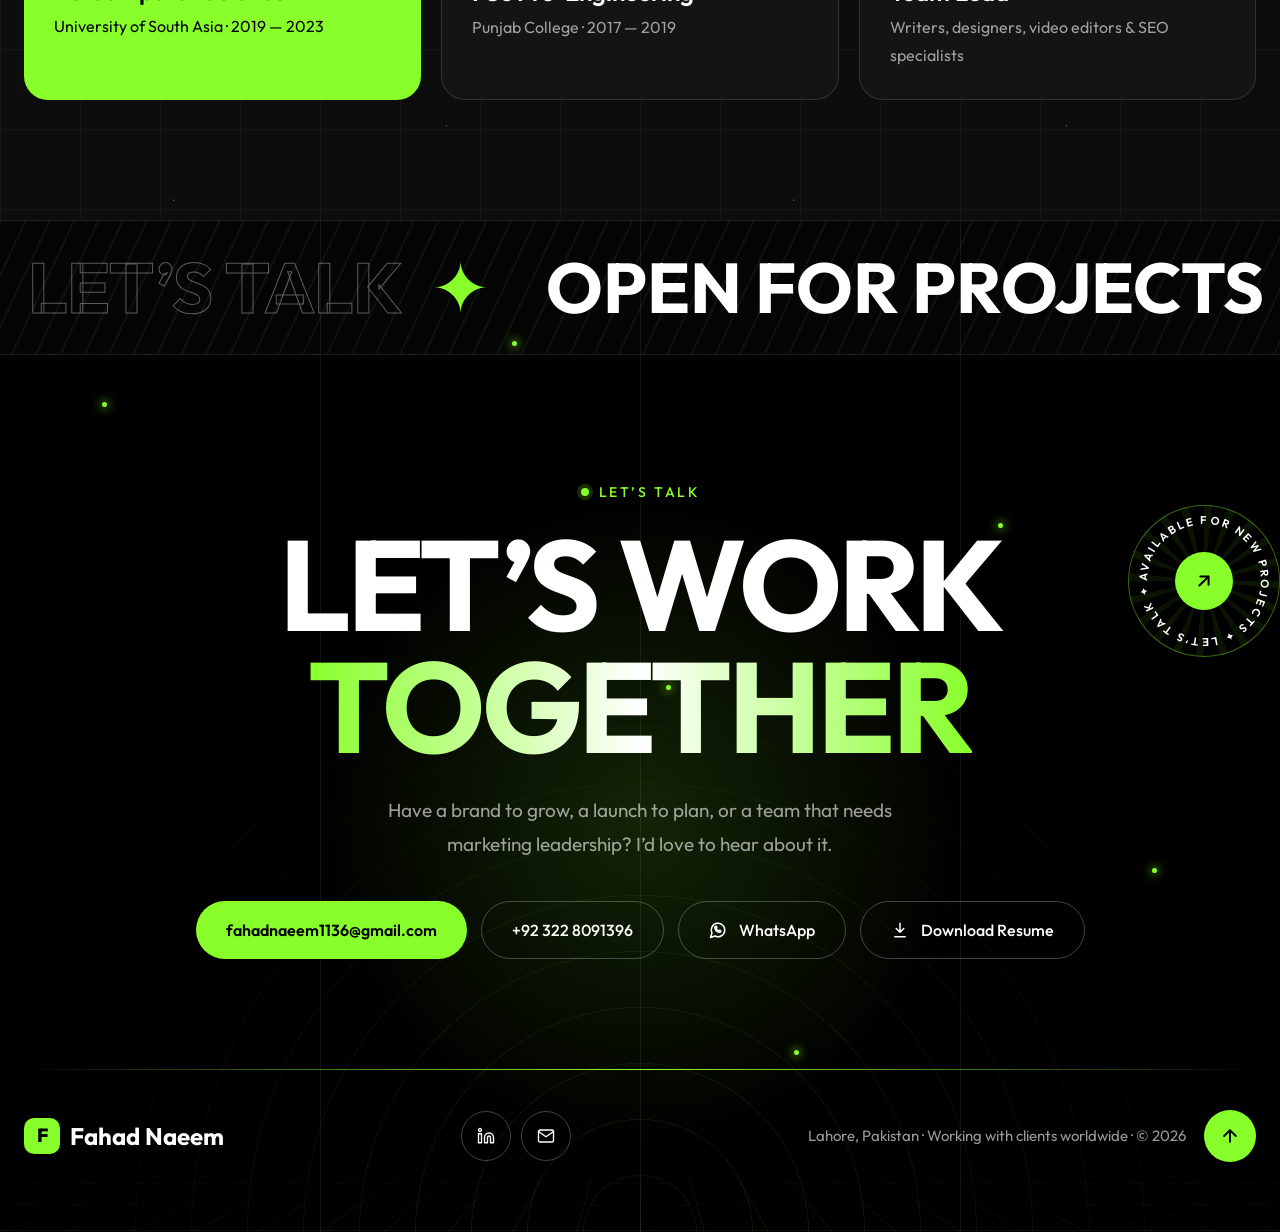
==== commit 33ec3d4f: "Speed: preload sections and photo, lighter fonts; README update Co-Authored-By: Claude Opus 5.5 <nor" ====
--- a/index.html
+++ b/index.html
@@ -26,7 +26,8 @@
 
 <!-- ====== FONT ====== -->
 <link rel="preconnect" href="https://fonts.googleapis.com">
-<link href="https://fonts.googleapis.com/css2?family=Outfit:wght@300;400;500;600;700;800&display=swap" rel="stylesheet">
+<link rel="preconnect" href="https://fonts.gstatic.com" crossorigin>
+<link href="https://fonts.googleapis.com/css2?family=Outfit:wght@400;500;600;700;800&display=swap" rel="stylesheet">
 
 <!-- ====== STYLES (design, colours, animations) – see /css folder ====== -->
 <link rel="stylesheet" href="css/1-base.css">
@@ -34,6 +35,22 @@
 <link rel="stylesheet" href="css/3-components.css">
 <link rel="stylesheet" href="css/4-backgrounds.css">
 <link rel="stylesheet" href="css/5-responsive.css">
+<link rel="stylesheet" href="css/6-performance.css">
+
+<!-- ====== SPEED: start downloading the page parts and photo straight away ====== -->
+<link rel="preload" href="fahad-portrait.webp" as="image" fetchpriority="high">
+<link rel="preload" href="sections/01-header.html" as="fetch" crossorigin>
+<link rel="preload" href="sections/02-hero.html" as="fetch" crossorigin>
+<link rel="preload" href="sections/03-marquee.html" as="fetch" crossorigin>
+<link rel="preload" href="sections/04-about.html" as="fetch" crossorigin>
+<link rel="preload" href="sections/05-services.html" as="fetch" crossorigin>
+<link rel="preload" href="sections/06-skills.html" as="fetch" crossorigin>
+<link rel="preload" href="sections/07-work.html" as="fetch" crossorigin>
+<link rel="preload" href="sections/08-clients.html" as="fetch" crossorigin>
+<link rel="preload" href="sections/09-industries.html" as="fetch" crossorigin>
+<link rel="preload" href="sections/10-process.html" as="fetch" crossorigin>
+<link rel="preload" href="sections/11-experience.html" as="fetch" crossorigin>
+<link rel="preload" href="sections/12-contact-footer.html" as="fetch" crossorigin>
 </head>
 <body>
 
--- a/css/3-components.css
+++ b/css/3-components.css
@@ -98,3 +98,12 @@
 @keyframes waPulse{0%{box-shadow:0 0 0 0 rgba(136,255,42,.6),0 12px 30px rgba(0,0,0,.5)}100%{box-shadow:0 0 0 18px rgba(136,255,42,0),0 12px 30px rgba(0,0,0,.5)}}
 .wa-float span{position:absolute;right:72px;white-space:nowrap;background:#0d0d0d;border:1px solid rgba(136,255,42,.4);color:#fff;font-size:14px;font-weight:500;padding:8px 14px;border-radius:999px;opacity:0;transform:translateX(10px);transition:opacity .3s,transform .3s;pointer-events:none}
 .wa-float:hover span{opacity:1;transform:none}
+/* work cards: video + illustrated covers */
+.video-cover{position:relative;aspect-ratio:16/9;background:#000;border-bottom:1px solid rgba(255,255,255,.1)}
+.video-cover iframe{position:absolute;inset:0;width:100%;height:100%;border:0;display:block}
+.metric-band{display:flex;align-items:center;gap:18px;padding:22px 32px;background:#101010;border-bottom:1px solid rgba(255,255,255,.08)}
+.cover-art{position:absolute;right:20px;top:50%;height:86%;width:auto;max-width:56%;transform:translateY(-50%);pointer-events:none;transition:transform .8s cubic-bezier(.2,.8,.2,1)}
+.work:hover .cover-art{transform:translateY(-52%) scale(1.04)}
+.cover-text{max-width:44%}
+.cover-text .metric{font-size:clamp(46px,4.4vw,68px) !important}
+.cover-art{max-width:52%}
--- a/css/5-responsive.css
+++ b/css/5-responsive.css
@@ -25,3 +25,4 @@
 @media (max-width: 600px){.hero-photo{max-width:330px}.hero-photo .bubble{width:44px;height:44px}.hero-photo .bubble svg{width:18px;height:18px}.hero-photo .b-ig{right:-8px !important;top:14% !important}.hero-photo .b-li{right:-12px !important;top:34% !important}.hero-photo .b-fb{left:-12px !important;top:44% !important}.hero-photo .b-yt{left:-8px !important;right:auto !important;top:62% !important;bottom:auto !important}.hero-badge{width:92px !important;height:92px !important;left:-14px !important;top:-12px !important}.hero-badge svg{width:84px;height:84px}.hero-badge span{width:36px !important;height:36px !important;font-size:15px !important}}
 @media (max-width: 900px) and (min-width: 601px){.hero-photo .b-yt{right:-14px !important;bottom:auto !important;top:72% !important}}
 @media (max-width: 400px){.site-header .wrap{gap:10px !important}.site-header .btn{padding:0 14px !important;font-size:14px !important;min-height:42px !important}.mnav summary{width:44px !important;height:44px !important}.hero-photo [style*="font-size: 22px; font-weight: 600"]{font-size:18px !important}.hero-photo [style*="color: #88ff2a; font-size: 14px"]{font-size:12.5px !important}.hero-photo [style*="min-height: 34px; padding: 0 14px"]{padding:0 10px !important;min-height:30px !important;font-size:12px !important}}
+@media (max-width: 700px){.work .cover{height:auto !important;flex-direction:column;align-items:flex-start;gap:8px;padding:24px !important}.work .cover>.cover-art{display:block !important;position:relative;right:auto;top:auto;transform:none !important;height:200px;max-width:100%;align-self:center}.cover-text{max-width:none}.metric-band{padding:18px 22px;gap:14px}}
--- a/css/6-performance.css
+++ b/css/6-performance.css
@@ -0,0 +1,58 @@
+/* =========================================================
+   PERFORMANCE
+   Keeps every effect smooth on phones and laptops:
+   - moving textures use GPU-friendly "transform" instead of repainting
+   - sections off-screen are skipped until you scroll to them
+   - the heaviest decorative layers are switched off on phones
+   You normally never need to edit this file.
+   ========================================================= */
+
+/* 1. skip rendering of sections that are off-screen */
+/* (content-visibility removed: it broke menu jump links) */
+
+/* 2. header: solid glass instead of live blur (blur re-renders every scroll frame) */
+.site-header{backdrop-filter:none !important;-webkit-backdrop-filter:none !important;background:rgba(5,5,5,.9) !important}
+
+/* 3. textures stay, but no longer repaint every frame */
+#about,#services,#skills,#clients,#experience,#work,
+section[style*="padding: 100px 0"],section[style*="padding: 120px 0"]:not([id]),
+section[aria-label="Skills ticker"],#contact > div:first-child,
+.site-header::before,.bgfx,.grain{animation:none !important}
+
+/* hero grid: same drifting motion, now moved by the GPU */
+#home::before{inset:-64px 0 0 -64px;animation:gridShift 16s linear infinite !important;will-change:transform}
+@keyframes gridShift{to{transform:translate(64px,64px)}}
+
+/* rising particles: GPU-moved layer instead of repainting the section */
+:is(#about,#services,#skills,#work,#clients,#experience,section[style*="padding: 100px 0"],section[style*="padding: 120px 0"]:not([id]))::after{inset:0 0 -620px 0;animation:particlesUp 40s linear infinite !important;will-change:transform}
+@keyframes particlesUp{to{transform:translateY(-620px)}}
+
+/* footer floor grid: GPU-moved */
+#contact::after{animation:none !important}
+
+/* button shine: transform instead of "left" */
+.btn:after{animation:shineT 3.5s ease-in-out infinite !important}
+@keyframes shineT{0%,60%{transform:translateX(0) skewX(-20deg)}100%{transform:translateX(480%) skewX(-20deg)}}
+
+/* hero light streaks: transform instead of "top" */
+.vline:after{top:-90px;animation:dropT 6s linear infinite !important}
+@keyframes dropT{to{transform:translateY(1400px)}}
+
+/* glowing pulses: GPU ring instead of animated shadow */
+.wa-float{animation:none !important;box-shadow:0 12px 30px rgba(0,0,0,.5)}
+.wa-float::before{content:"";position:absolute;inset:0;border-radius:50%;background:rgba(136,255,42,.55);z-index:-1;animation:ringOut 2.4s ease-out infinite;pointer-events:none}
+@keyframes ringOut{from{transform:scale(1);opacity:.7}to{transform:scale(1.7);opacity:0}}
+.eyebrow:before{animation:none !important}
+.ping:before{animation:none !important}
+
+/* film grain: static and lighter */
+.grain{opacity:.45}
+
+/* 4. phones & small tablets: switch off the heaviest decorative layers */
+@media (max-width: 900px){
+  .grain,.bgfx i,#home::after,.orbit,.vline{display:none !important}
+  :is(#about,#services,#skills,#work,#clients,#experience,section[style*="padding: 100px 0"],section[style*="padding: 120px 0"]:not([id]))::before,
+  :is(#about,#services,#skills,#work,#clients,#experience,section[style*="padding: 100px 0"],section[style*="padding: 120px 0"]:not([id]))::after{animation:none !important}
+  #home::before{animation:none !important}
+  .pill,.float-chip,.ft-float{animation:none !important}
+}
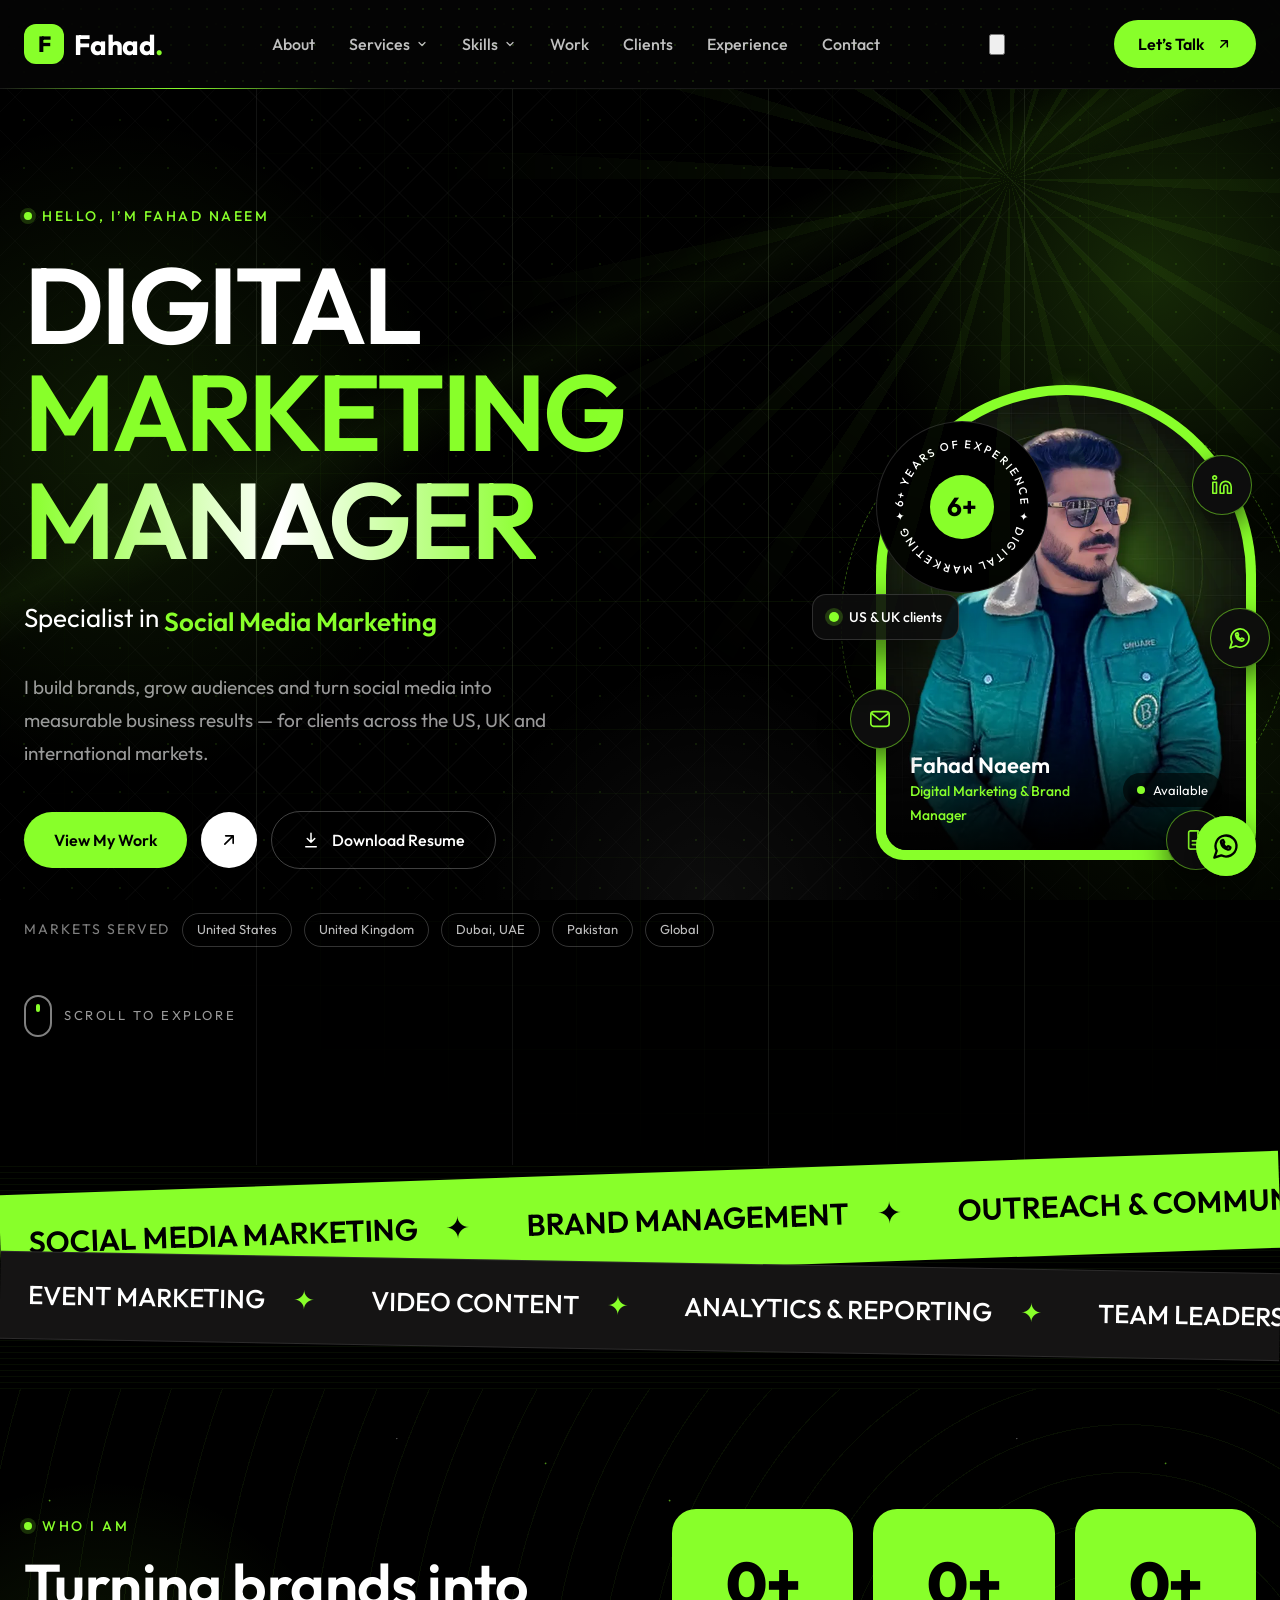
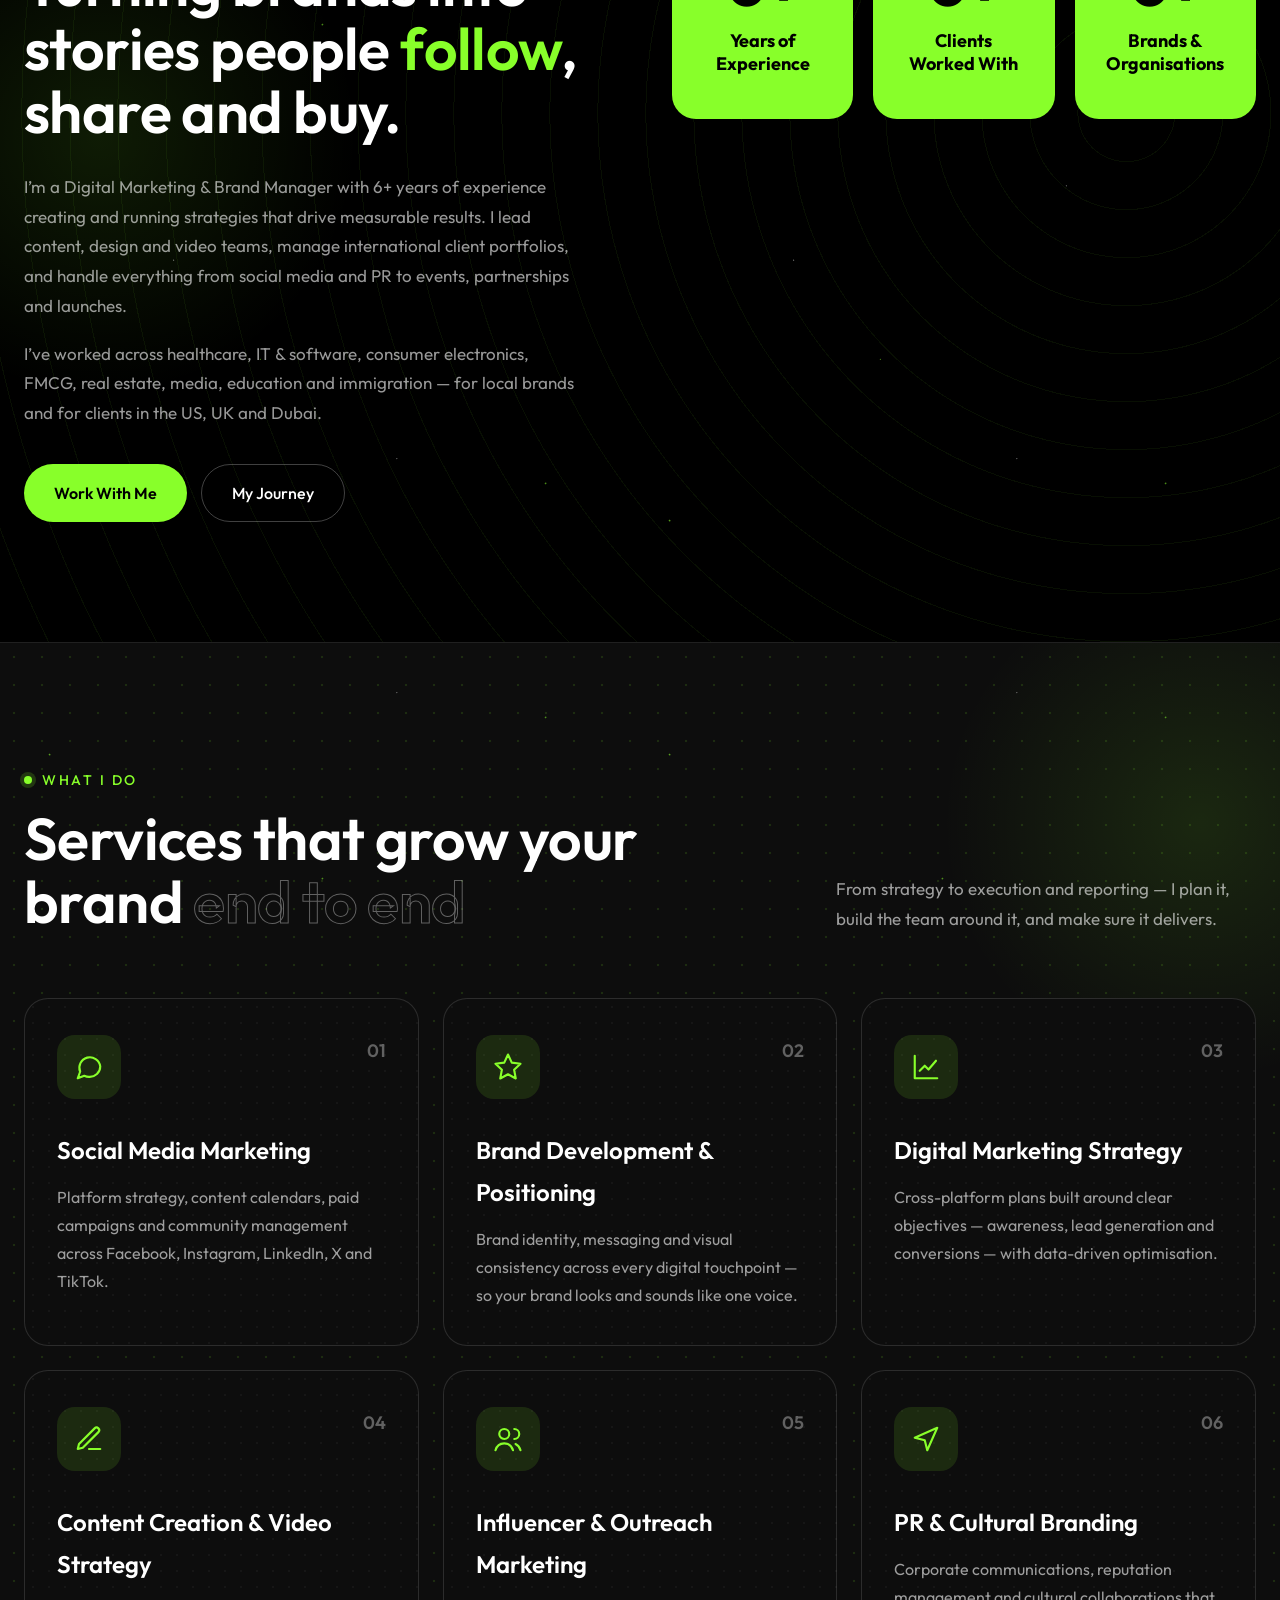
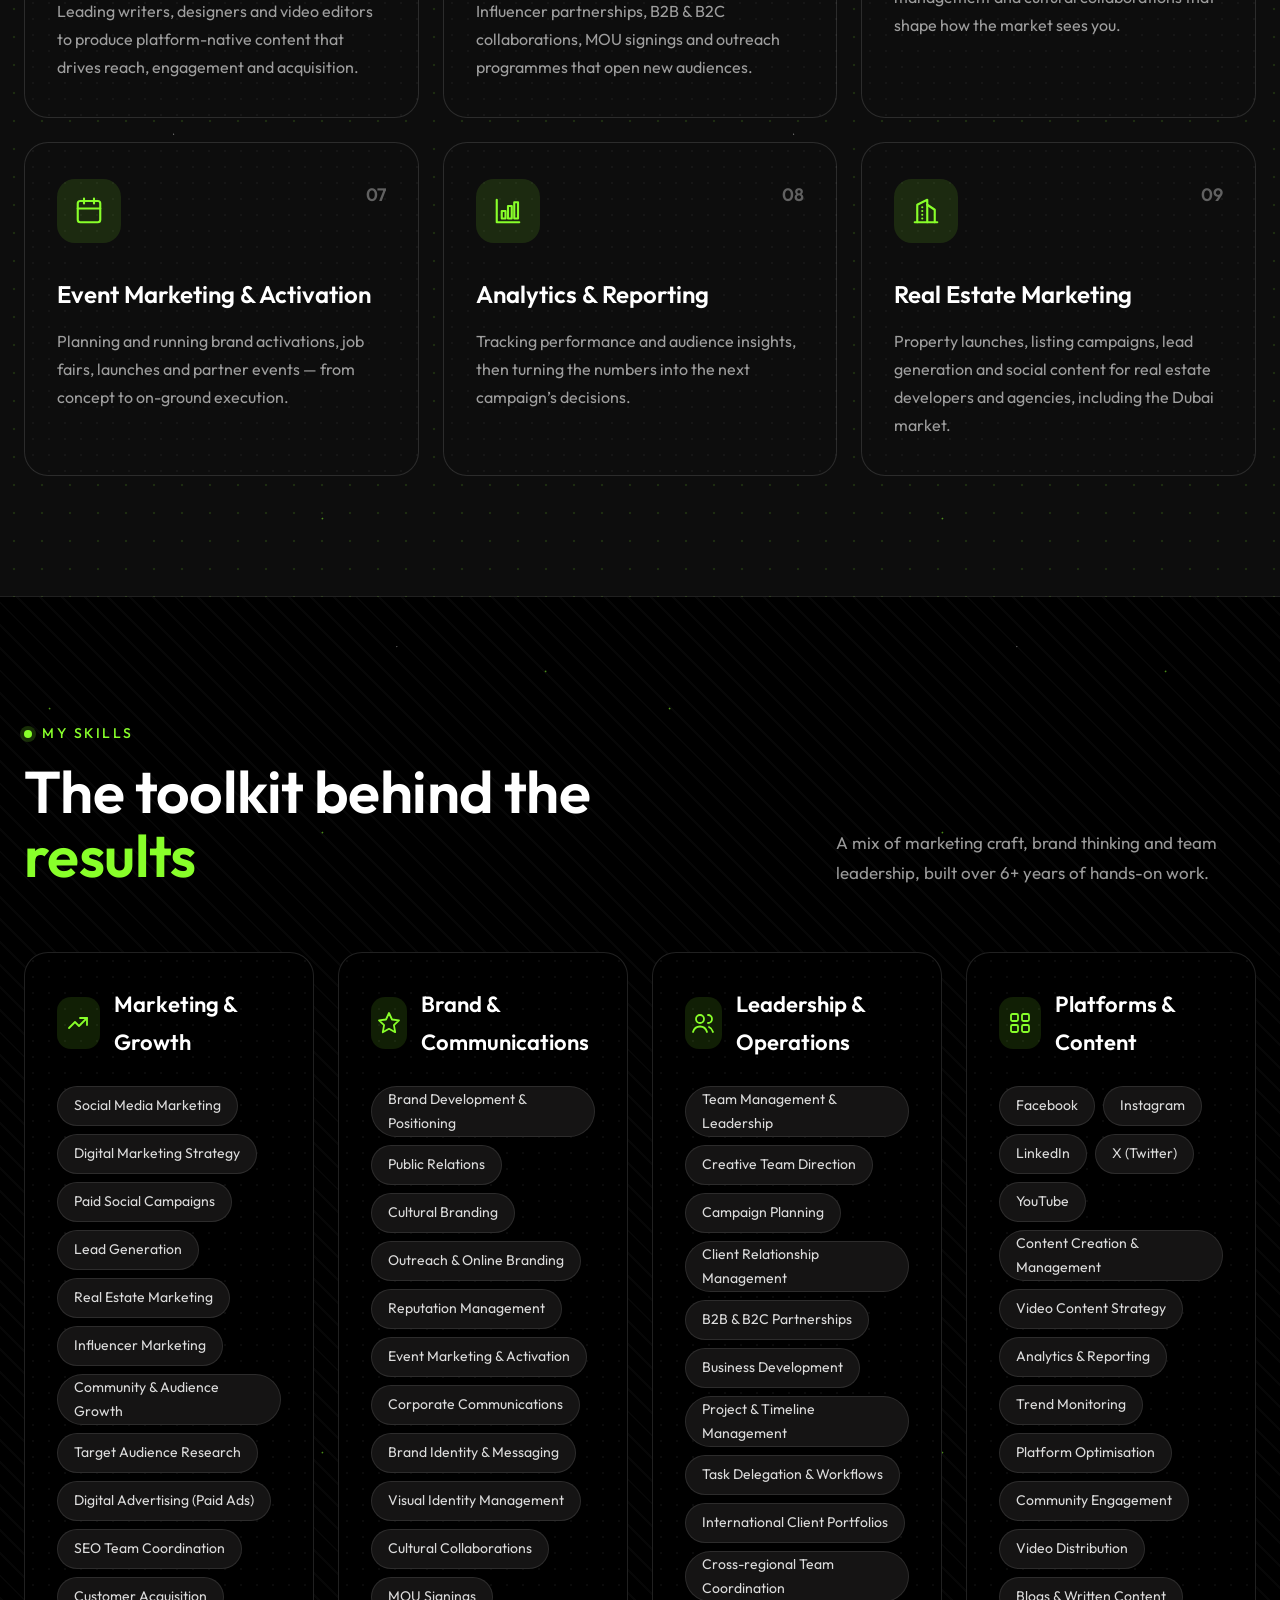
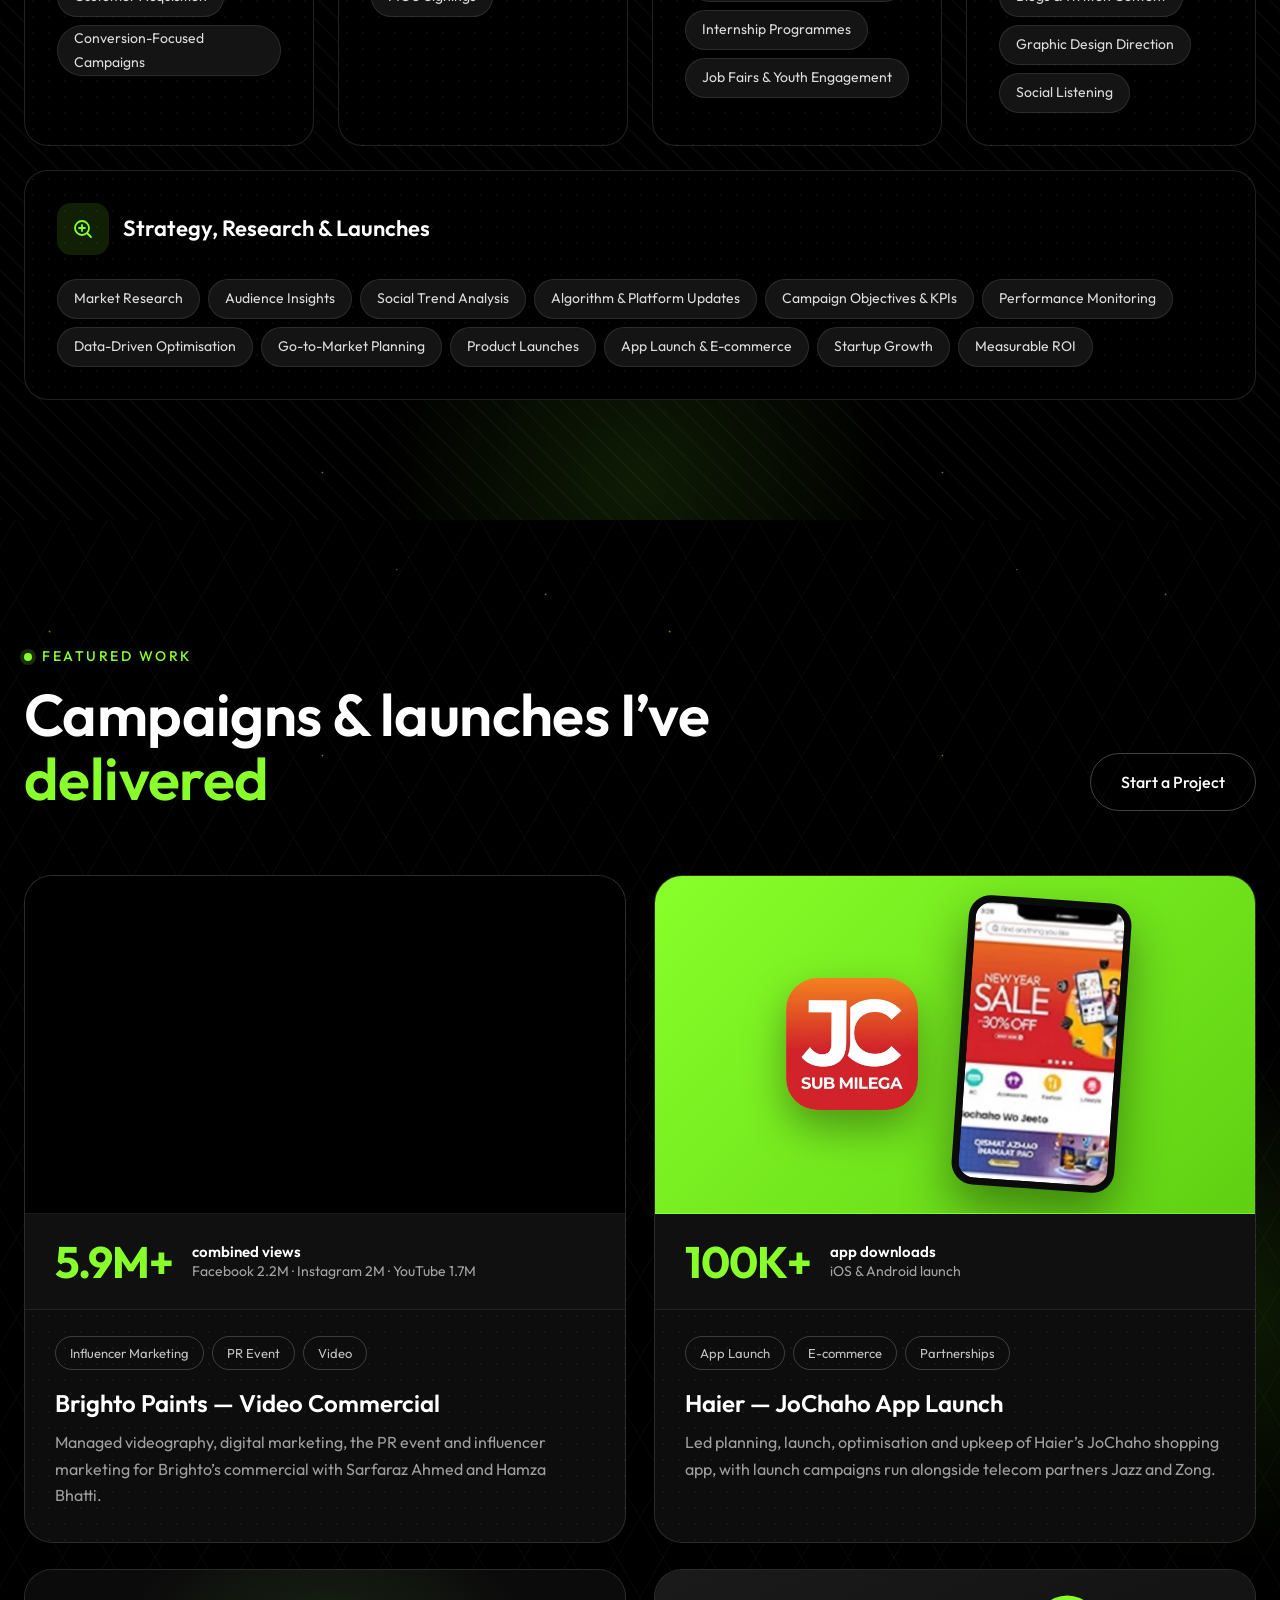
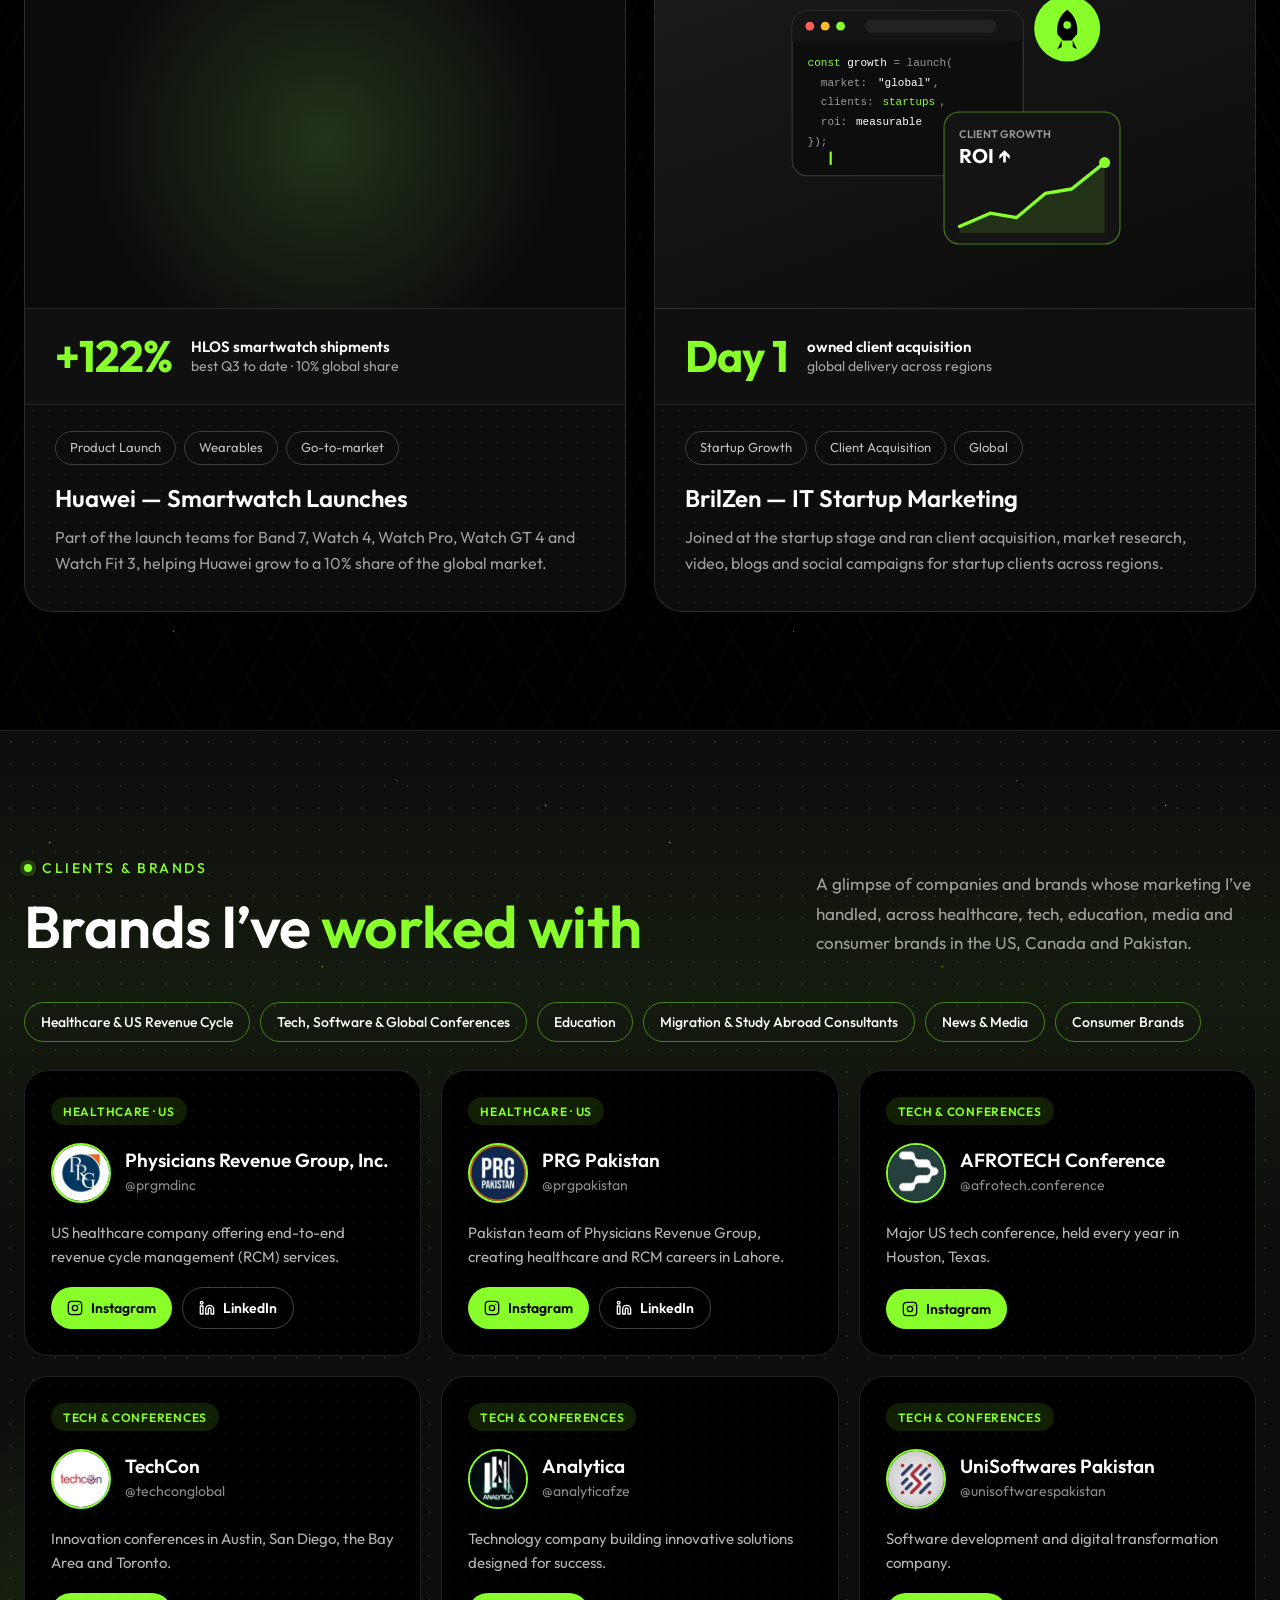
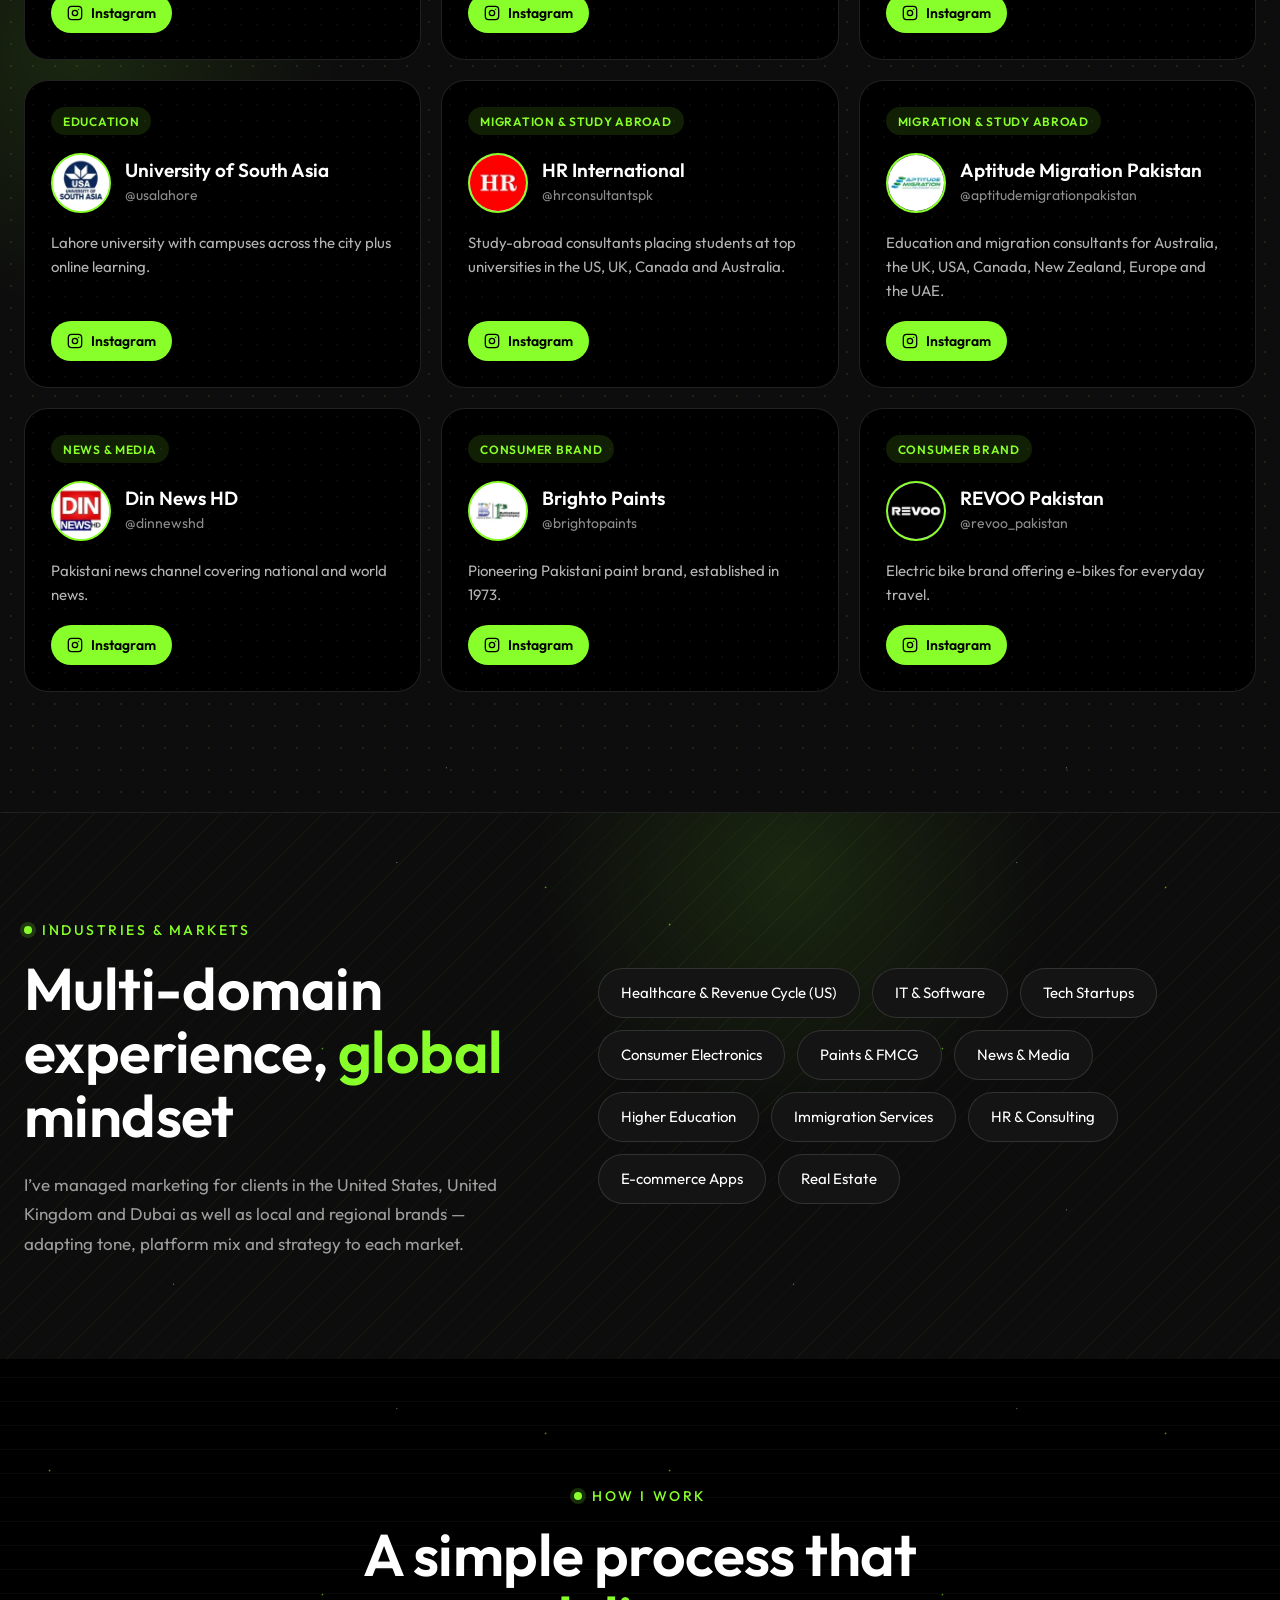
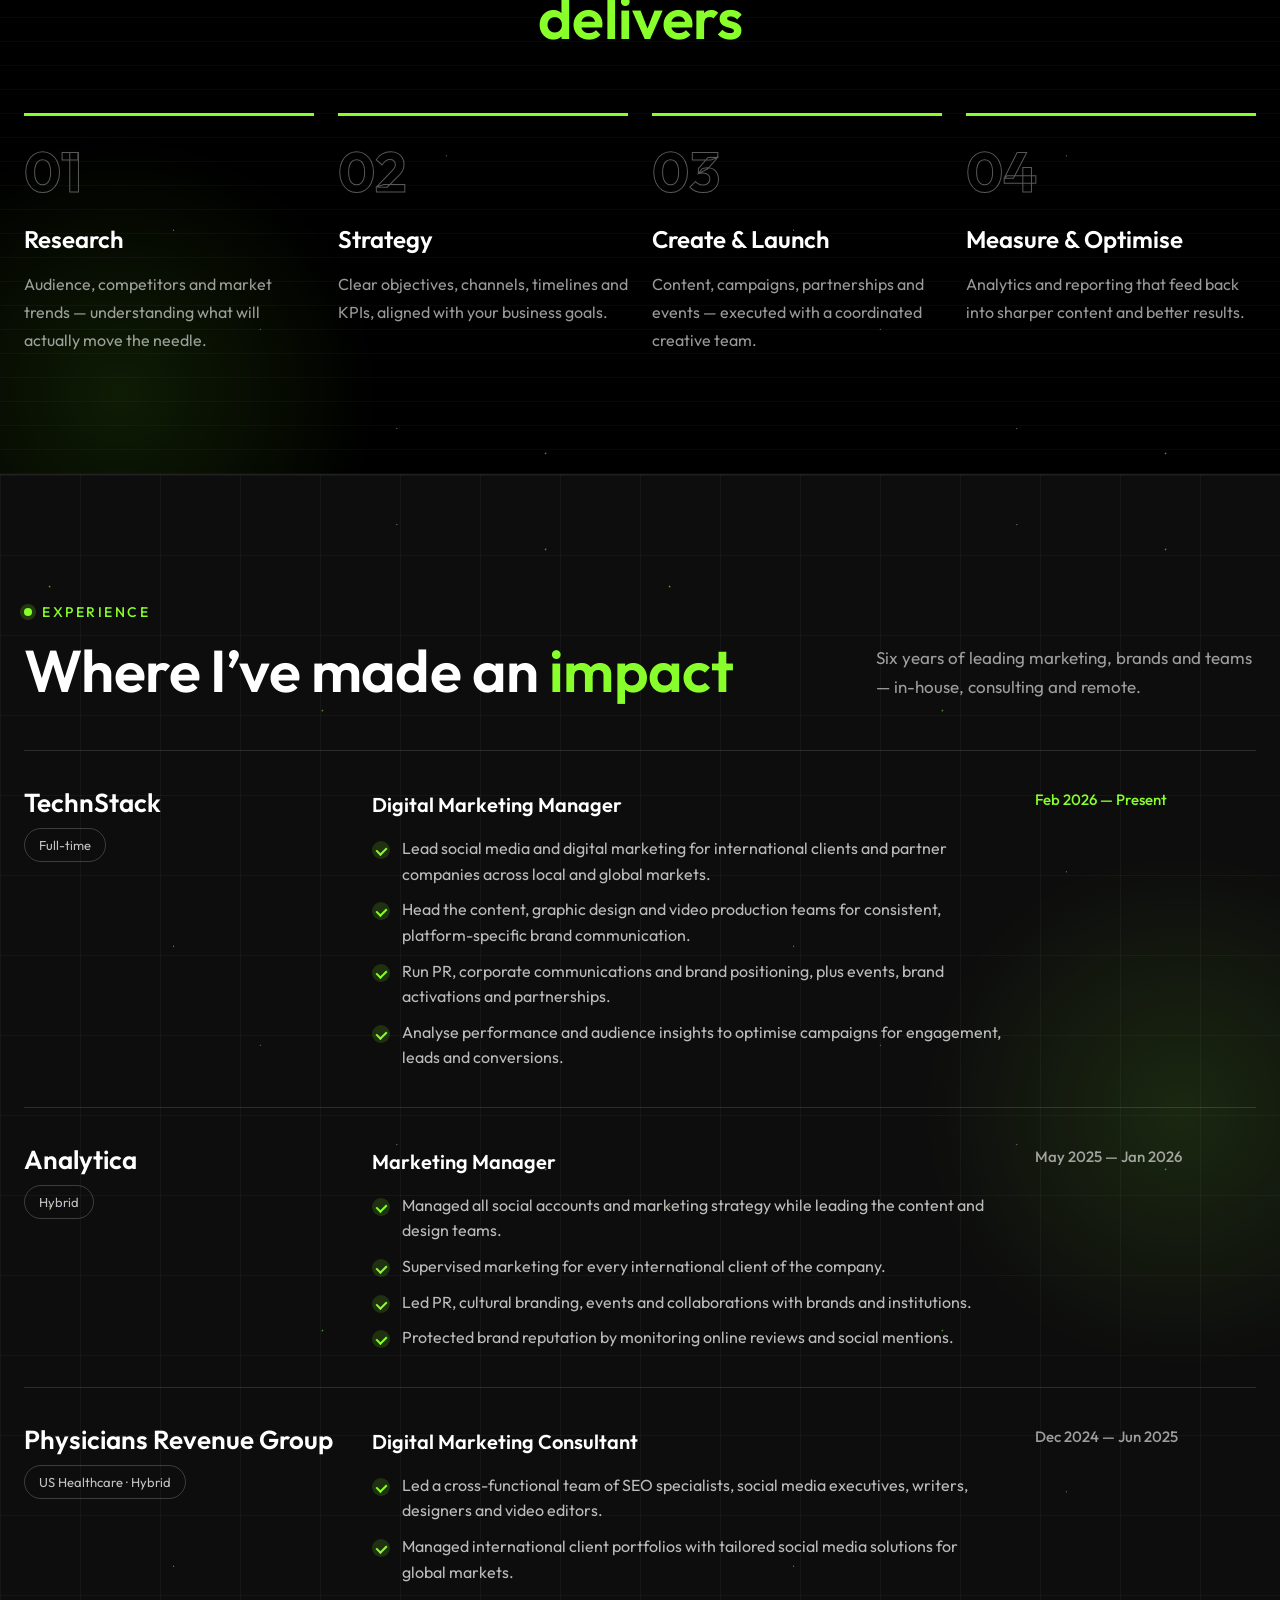
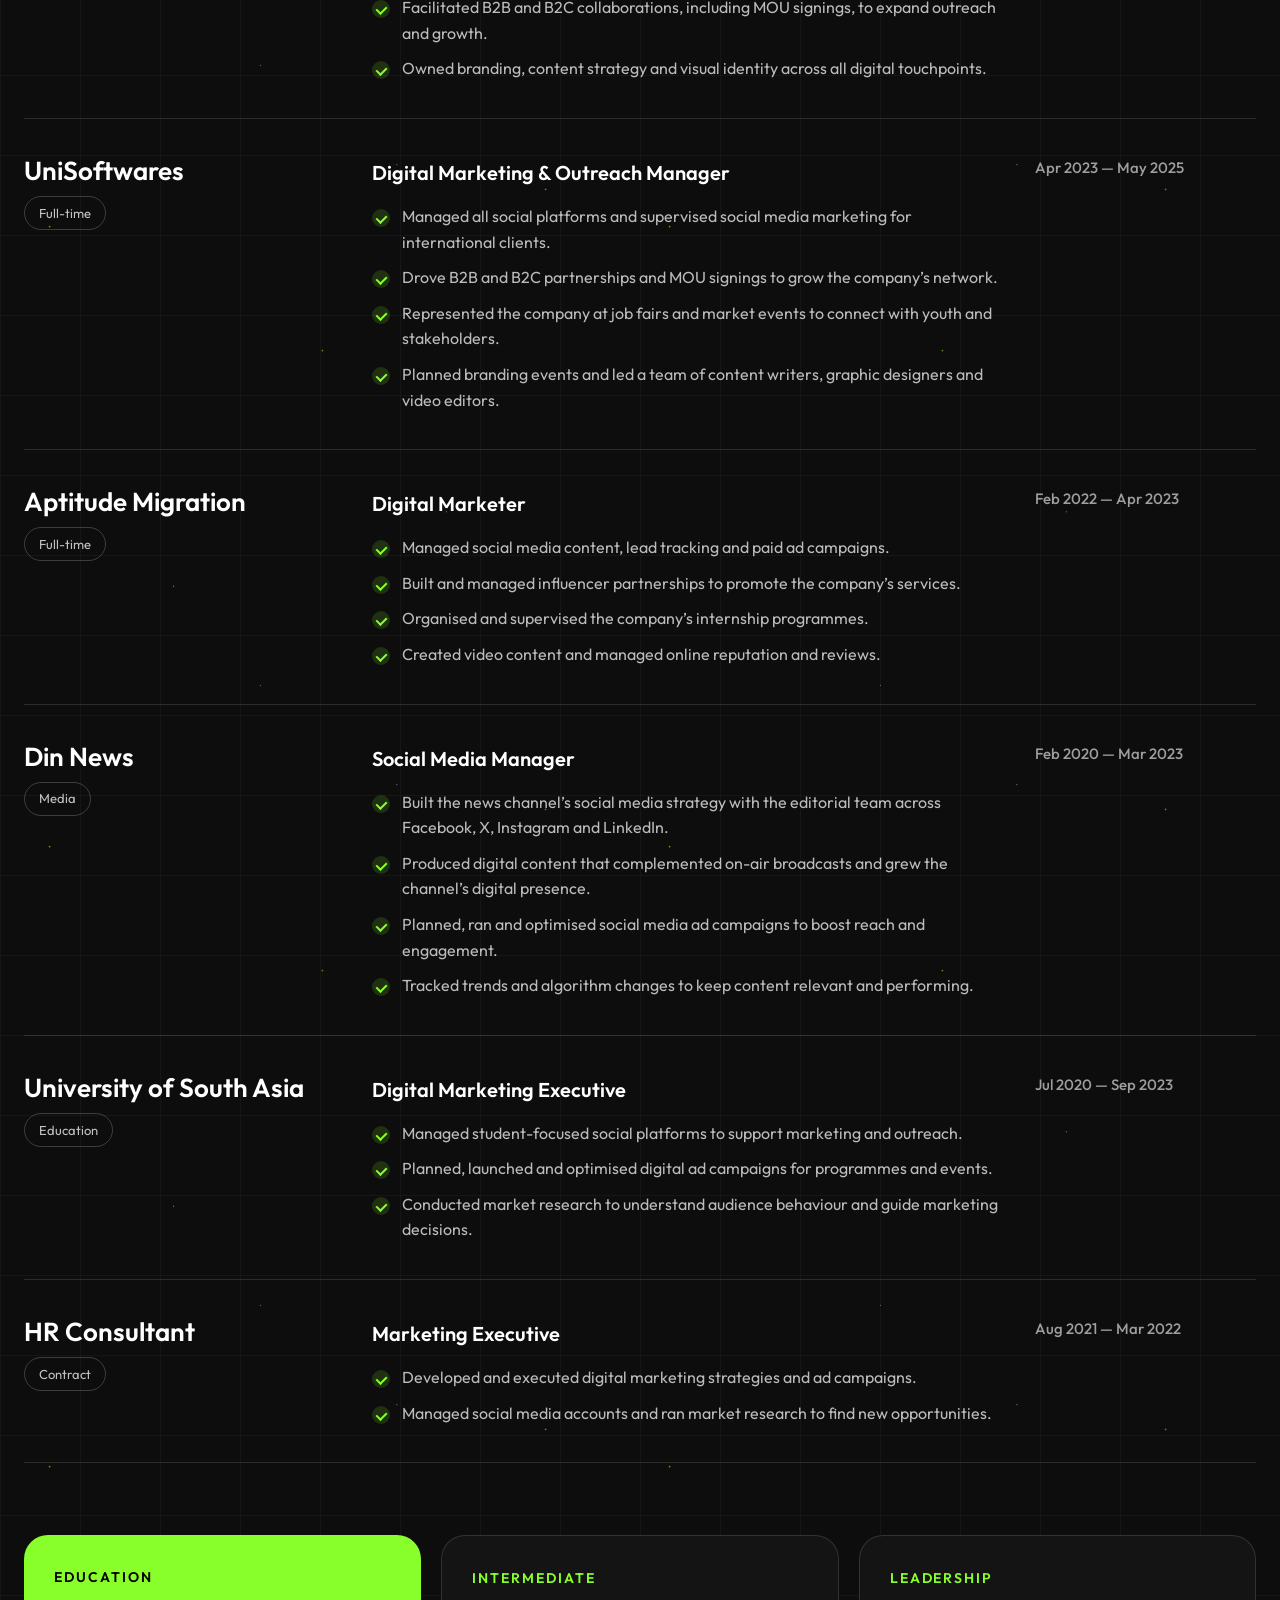
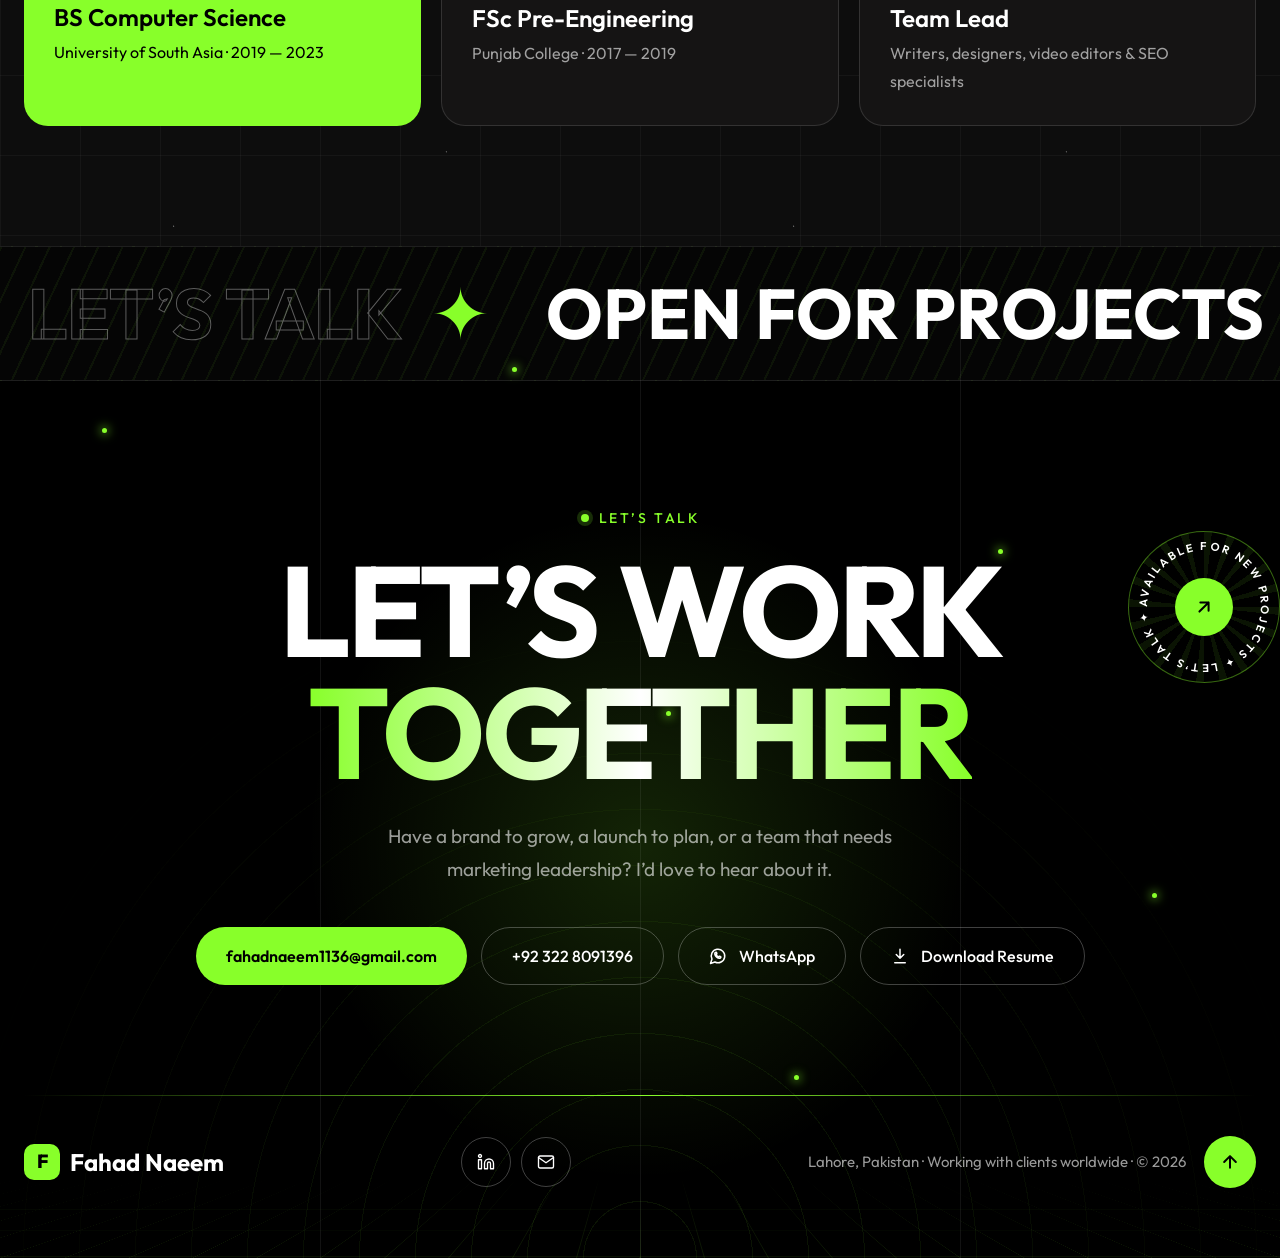
==== commit a88510cb: "Non-blocking font, light mode stylesheet, README Co-Authored-By: Claude Opus 5.5 <noreply@anthropic." ====
--- a/index.html
+++ b/index.html
@@ -3,6 +3,10 @@
 <head>
 <meta charset="utf-8">
 <meta name="viewport" content="width=device-width, initial-scale=1">
+<meta name="theme-color" content="#000000">
+<meta name="color-scheme" content="dark light">
+<!-- light/dark mode: applies the visitor's last choice before the page paints (dark is the default) -->
+<script>try{if(localStorage.getItem('theme')==='light'){document.documentElement.setAttribute('data-theme','light');document.querySelector('meta[name="theme-color"]').content='#f5f7f2'}}catch(e){}</script>
 
 <!-- ====== SITE TITLE + SHARE PREVIEW (Google / WhatsApp / LinkedIn) ====== -->
 <title>Fahad Naeem — Digital Marketing Manager</title>
@@ -27,7 +31,10 @@
 <!-- ====== FONT ====== -->
 <link rel="preconnect" href="https://fonts.googleapis.com">
 <link rel="preconnect" href="https://fonts.gstatic.com" crossorigin>
-<link href="https://fonts.googleapis.com/css2?family=Outfit:wght@400;500;600;700;800&display=swap" rel="stylesheet">
+<!-- loads without blocking the page (text shows straight away in a fallback font, then swaps) -->
+<link rel="preload" as="style" href="https://fonts.googleapis.com/css2?family=Outfit:wght@400;500;600;700;800&display=swap">
+<link href="https://fonts.googleapis.com/css2?family=Outfit:wght@400;500;600;700;800&display=swap" rel="stylesheet" media="print" onload="this.media='all'">
+<noscript><link href="https://fonts.googleapis.com/css2?family=Outfit:wght@400;500;600;700;800&display=swap" rel="stylesheet"></noscript>
 
 <!-- ====== STYLES (design, colours, animations) – see /css folder ====== -->
 <link rel="stylesheet" href="css/1-base.css">
@@ -36,6 +43,7 @@
 <link rel="stylesheet" href="css/4-backgrounds.css">
 <link rel="stylesheet" href="css/5-responsive.css">
 <link rel="stylesheet" href="css/6-performance.css">
+<link rel="stylesheet" href="css/7-light-theme.css">
 
 <!-- ====== SPEED: start downloading the page parts and photo straight away ====== -->
 <link rel="preload" href="fahad-portrait.webp" as="image" fetchpriority="high">
@@ -61,7 +69,7 @@
   To remove a part, delete its line below. To reorder, move the lines.
   Full guide: README.md
 -->
-<div style="background: #000000; color: rgba(255,255,255,0.6); font-family: 'Outfit', system-ui, sans-serif; font-size: 17px; line-height: 1.75; overflow-x: clip">
+<div class="site" style="background: #000000; color: rgba(255,255,255,0.6); font-family: 'Outfit', system-ui, sans-serif; font-size: 17px; line-height: 1.75; overflow-x: clip">
   <div data-section="sections/01-header.html"></div>
   <div data-section="sections/02-hero.html"></div>
   <div data-section="sections/03-marquee.html"></div>
--- a/css/3-components.css
+++ b/css/3-components.css
@@ -98,12 +98,28 @@
 @keyframes waPulse{0%{box-shadow:0 0 0 0 rgba(136,255,42,.6),0 12px 30px rgba(0,0,0,.5)}100%{box-shadow:0 0 0 18px rgba(136,255,42,0),0 12px 30px rgba(0,0,0,.5)}}
 .wa-float span{position:absolute;right:72px;white-space:nowrap;background:#0d0d0d;border:1px solid rgba(136,255,42,.4);color:#fff;font-size:14px;font-weight:500;padding:8px 14px;border-radius:999px;opacity:0;transform:translateX(10px);transition:opacity .3s,transform .3s;pointer-events:none}
 .wa-float:hover span{opacity:1;transform:none}
-/* work cards: video + illustrated covers */
-.video-cover{position:relative;aspect-ratio:16/9;background:#000;border-bottom:1px solid rgba(255,255,255,.1)}
-.video-cover iframe{position:absolute;inset:0;width:100%;height:100%;border:0;display:block}
-.metric-band{display:flex;align-items:center;gap:18px;padding:22px 32px;background:#101010;border-bottom:1px solid rgba(255,255,255,.08)}
-.cover-art{position:absolute;right:20px;top:50%;height:86%;width:auto;max-width:56%;transform:translateY(-50%);pointer-events:none;transition:transform .8s cubic-bezier(.2,.8,.2,1)}
-.work:hover .cover-art{transform:translateY(-52%) scale(1.04)}
-.cover-text{max-width:44%}
-.cover-text .metric{font-size:clamp(46px,4.4vw,68px) !important}
-.cover-art{max-width:52%}
+/* work cards: one shared layout so all four match */
+.work-grid{margin-top:64px;display:grid;grid-template-columns:repeat(auto-fit,minmax(min(100%,500px),1fr));gap:28px;align-items:stretch}
+.work{display:flex;flex-direction:column;height:100%}
+.work-media{position:relative;aspect-ratio:16/9;overflow:hidden;border-bottom:1px solid rgba(255,255,255,.1);display:flex;align-items:center;justify-content:center}
+.media-video{background:#000}
+.media-video iframe{position:absolute;inset:0;width:100%;height:100%;border:0;display:block}
+.media-app{background:linear-gradient(135deg,#88ff2a 0%,#5fd012 100%);gap:7%}
+.media-app .app-icon{width:24%;max-width:132px;height:auto;border-radius:24%;box-shadow:0 18px 40px rgba(0,0,0,.35)}
+.media-app .phone{height:86%;aspect-ratio:9/16;border-radius:22px;background:#0b0b0b;padding:7px;box-sizing:border-box;box-shadow:0 24px 50px rgba(0,0,0,.4);transform:rotate(4deg)}
+.media-app .phone img{display:block;width:100%;height:100%;object-fit:cover;object-position:top;border-radius:16px}
+.media-watches{background:radial-gradient(circle at 50% 50%,#22331a 0%,#0b0b0b 68%)}
+.media-watches img{width:96%;height:96%;object-fit:contain}
+.media-tech{background:linear-gradient(160deg,#1a1a1a 0%,#0b0b0b 100%)}
+.media-tech .media-art{height:88%;width:auto;max-width:92%}
+.work-media img,.work-media .phone,.work-media .media-art{transition:transform .8s cubic-bezier(.2,.8,.2,1)}
+.work:hover .media-watches img,.work:hover .media-tech .media-art{transform:scale(1.04)}
+.work:hover .media-app .phone{transform:rotate(2deg) scale(1.03)}
+.metric-band{display:flex;align-items:center;gap:18px;padding:20px 30px;background:#101010;border-bottom:1px solid rgba(255,255,255,.08);min-height:96px;box-sizing:border-box}
+.metric-band .metric{font-size:44px !important;font-weight:700;line-height:1;color:#88ff2a;white-space:nowrap;letter-spacing:-.02em}
+.metric-label{display:flex;flex-direction:column;color:#fff;font-size:15px;font-weight:600;line-height:1.35}
+.metric-label span{color:rgba(255,255,255,.62);font-weight:400;font-size:14px}
+.work-body{flex:1;display:flex;flex-direction:column;padding:26px 30px 32px}
+.work-tags{display:flex;flex-wrap:wrap;gap:8px}
+.work-body h3{margin:18px 0 0;font-size:24px;line-height:1.3;font-weight:600;color:#fff}
+.work-body p{margin:10px 0 0;font-size:16px;line-height:1.65}
--- a/css/5-responsive.css
+++ b/css/5-responsive.css
@@ -25,4 +25,4 @@
 @media (max-width: 600px){.hero-photo{max-width:330px}.hero-photo .bubble{width:44px;height:44px}.hero-photo .bubble svg{width:18px;height:18px}.hero-photo .b-ig{right:-8px !important;top:14% !important}.hero-photo .b-li{right:-12px !important;top:34% !important}.hero-photo .b-fb{left:-12px !important;top:44% !important}.hero-photo .b-yt{left:-8px !important;right:auto !important;top:62% !important;bottom:auto !important}.hero-badge{width:92px !important;height:92px !important;left:-14px !important;top:-12px !important}.hero-badge svg{width:84px;height:84px}.hero-badge span{width:36px !important;height:36px !important;font-size:15px !important}}
 @media (max-width: 900px) and (min-width: 601px){.hero-photo .b-yt{right:-14px !important;bottom:auto !important;top:72% !important}}
 @media (max-width: 400px){.site-header .wrap{gap:10px !important}.site-header .btn{padding:0 14px !important;font-size:14px !important;min-height:42px !important}.mnav summary{width:44px !important;height:44px !important}.hero-photo [style*="font-size: 22px; font-weight: 600"]{font-size:18px !important}.hero-photo [style*="color: #88ff2a; font-size: 14px"]{font-size:12.5px !important}.hero-photo [style*="min-height: 34px; padding: 0 14px"]{padding:0 10px !important;min-height:30px !important;font-size:12px !important}}
-@media (max-width: 700px){.work .cover{height:auto !important;flex-direction:column;align-items:flex-start;gap:8px;padding:24px !important}.work .cover>.cover-art{display:block !important;position:relative;right:auto;top:auto;transform:none !important;height:200px;max-width:100%;align-self:center}.cover-text{max-width:none}.metric-band{padding:18px 22px;gap:14px}}
+@media (max-width: 700px){.metric-band{padding:16px 20px;gap:14px;min-height:0}.metric-band .metric{font-size:36px !important}.work-body{padding:22px 20px 26px}.work-body h3{font-size:21px}.media-app .phone{border-radius:16px;padding:5px}.media-app .phone img{border-radius:12px}}
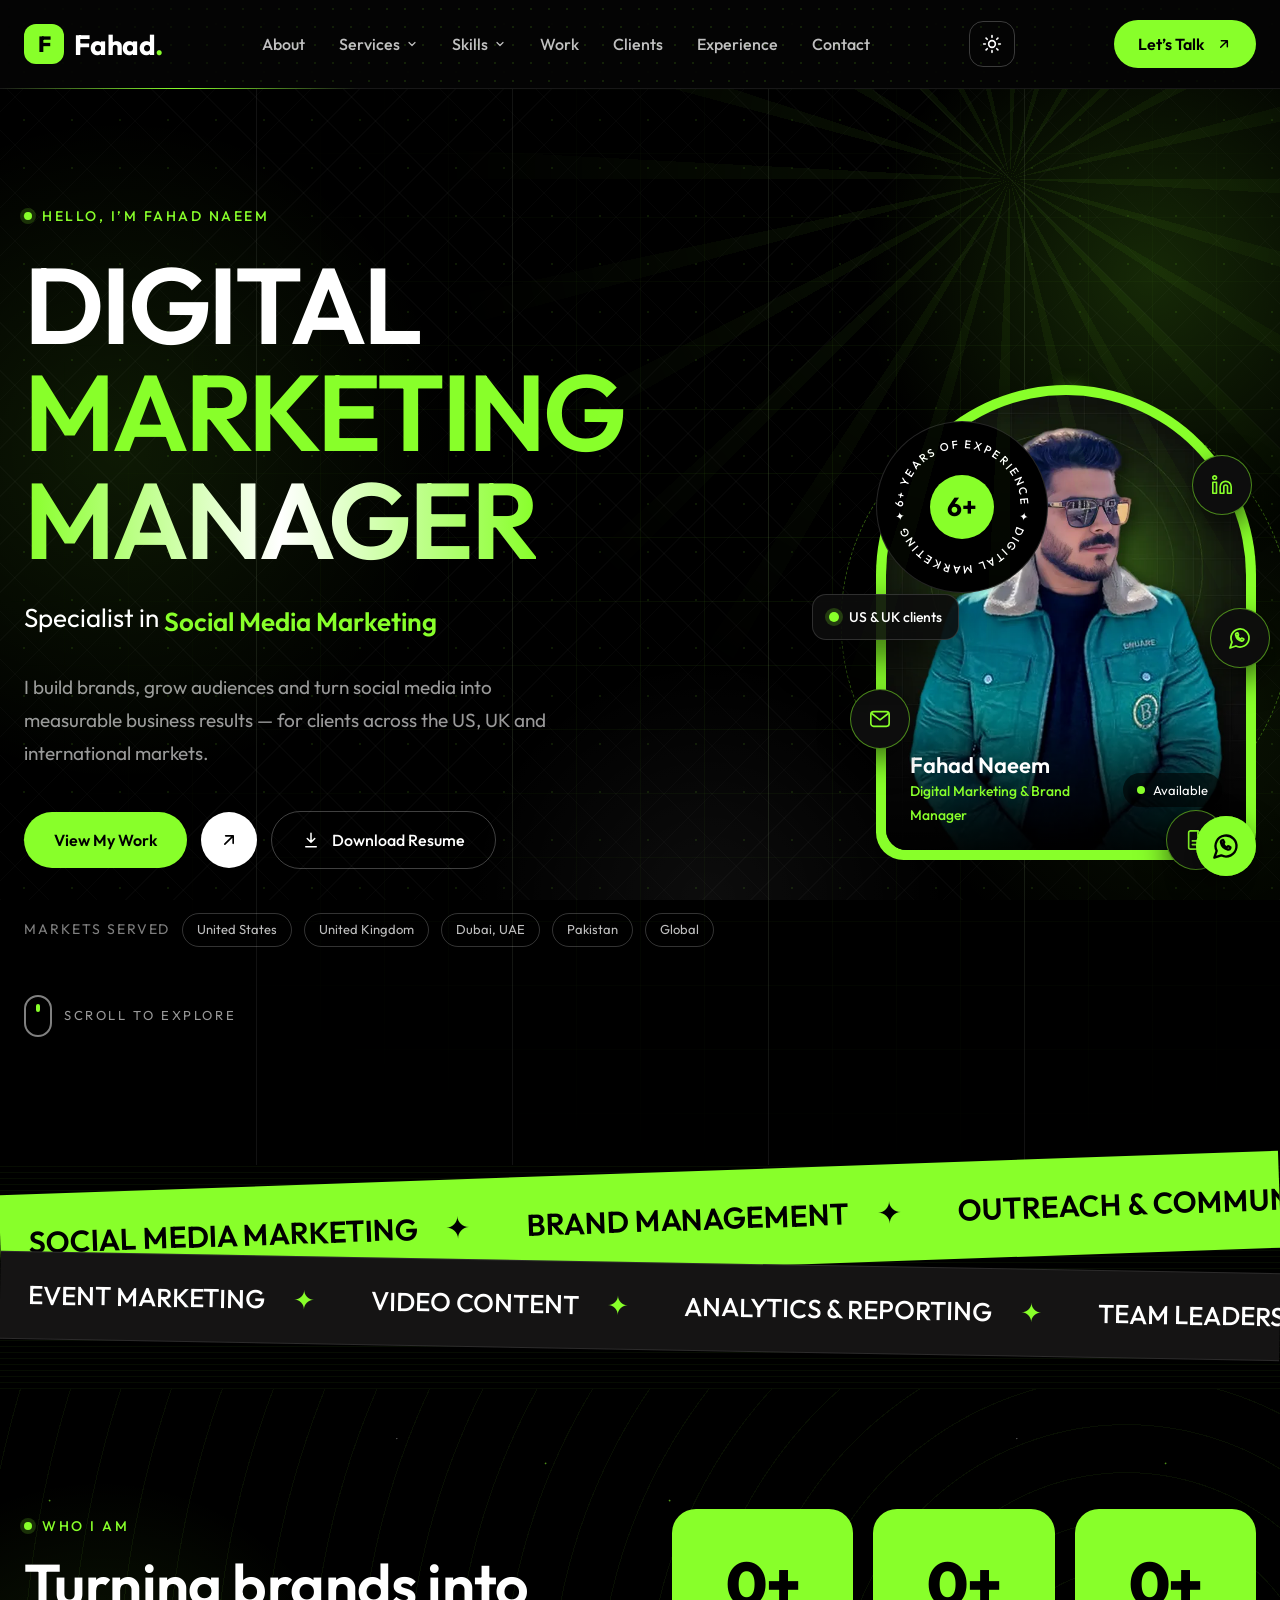
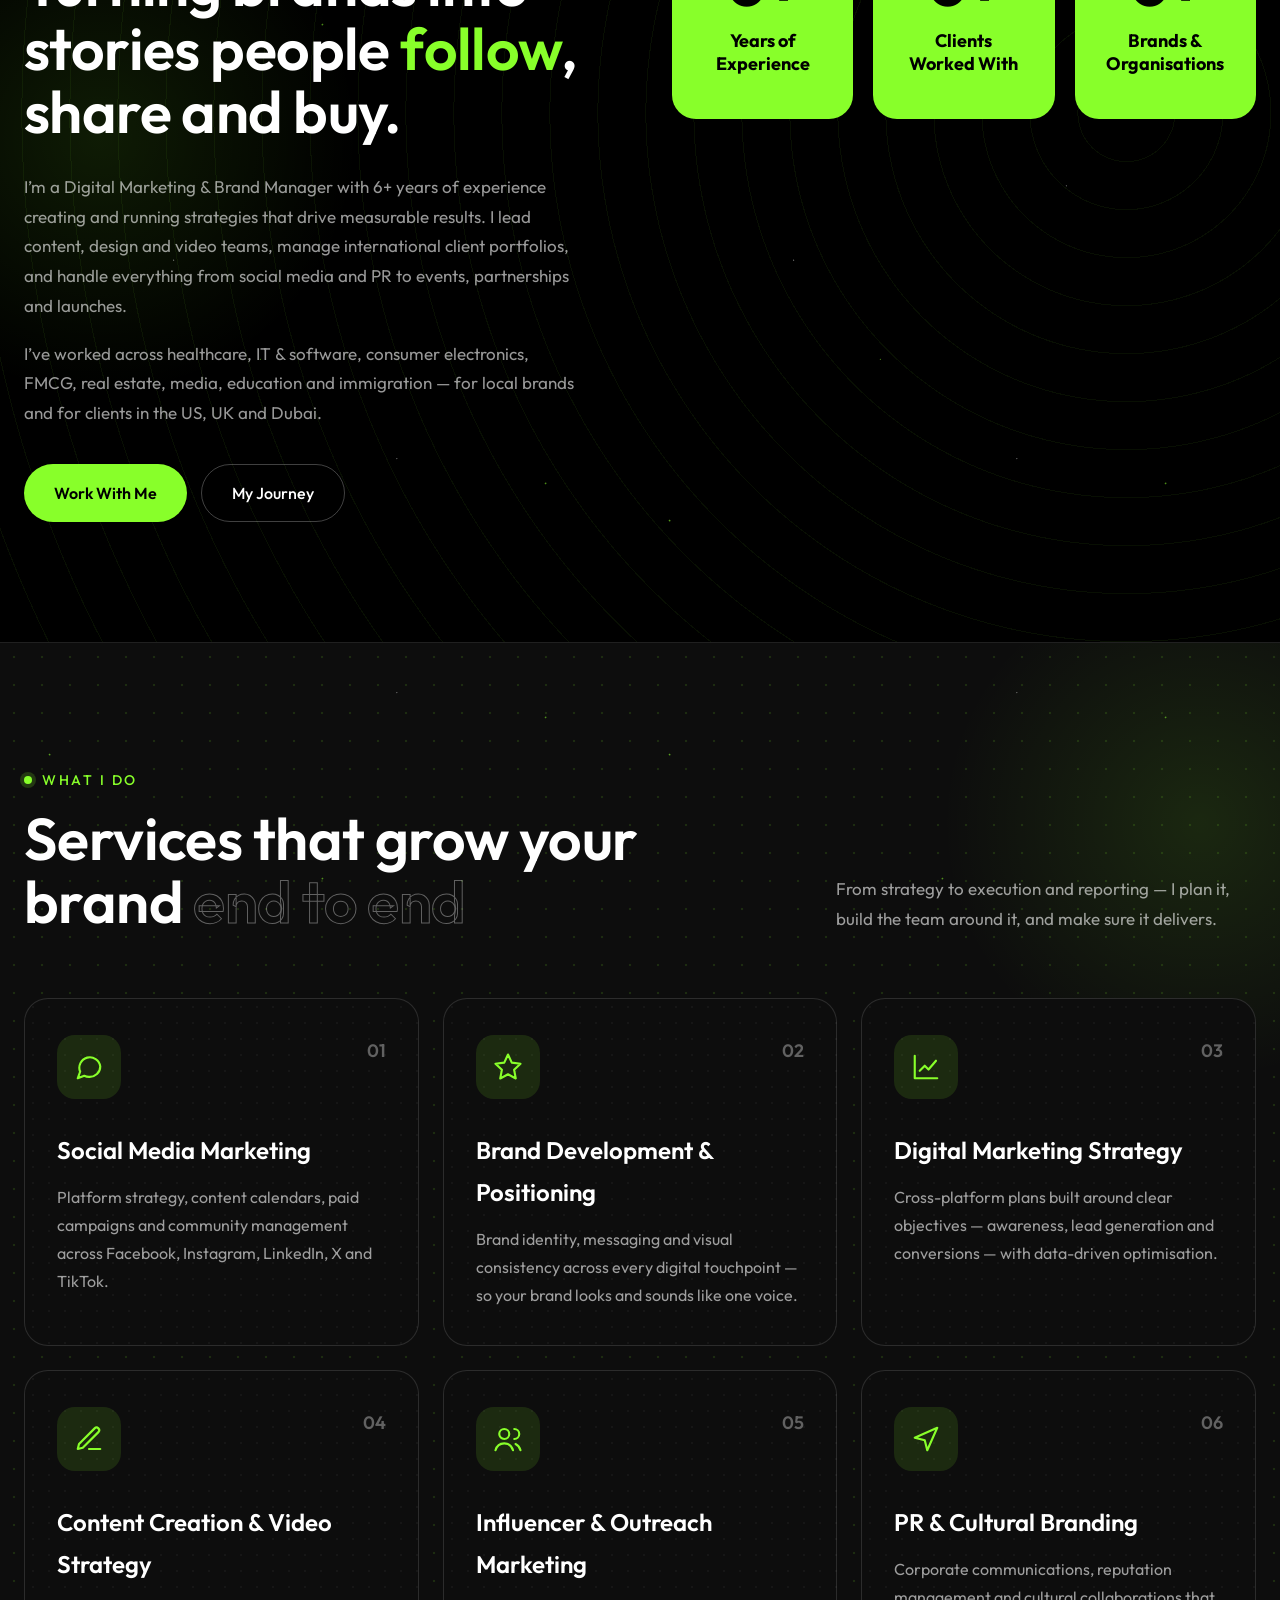
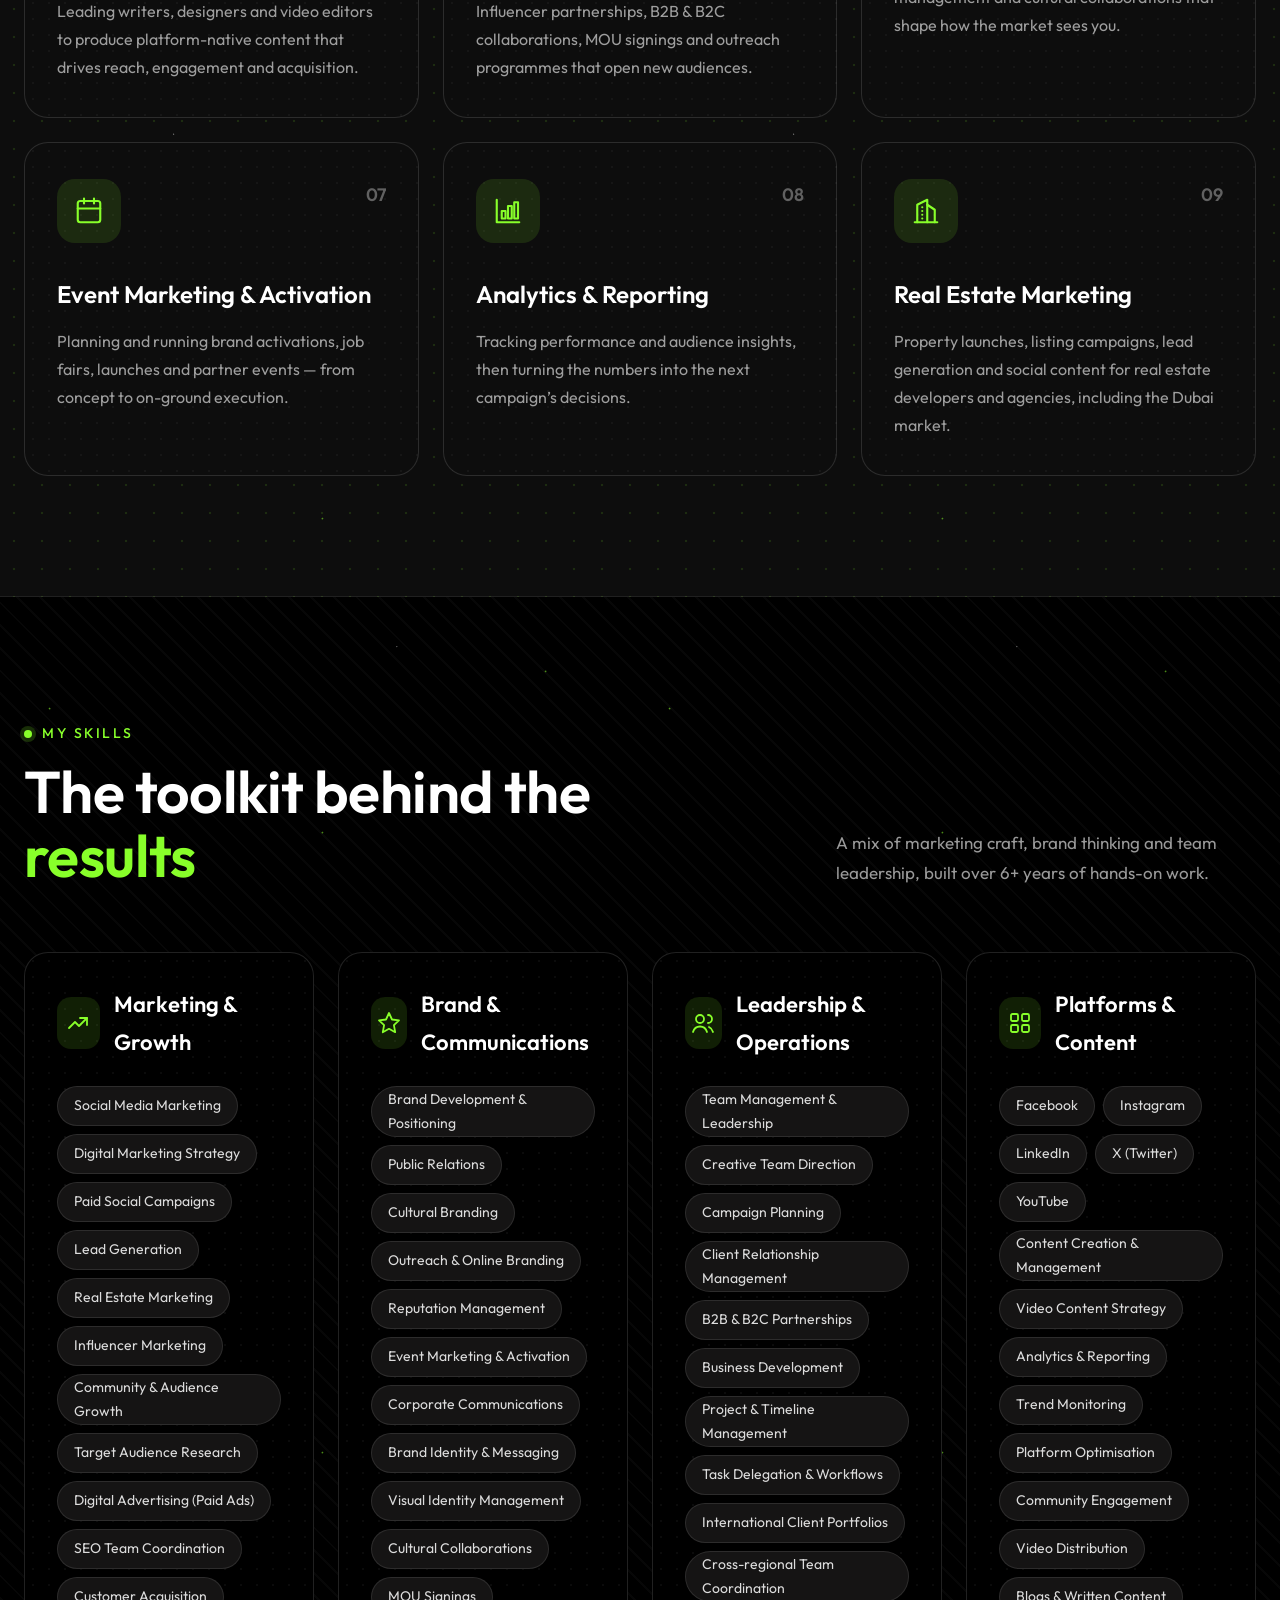
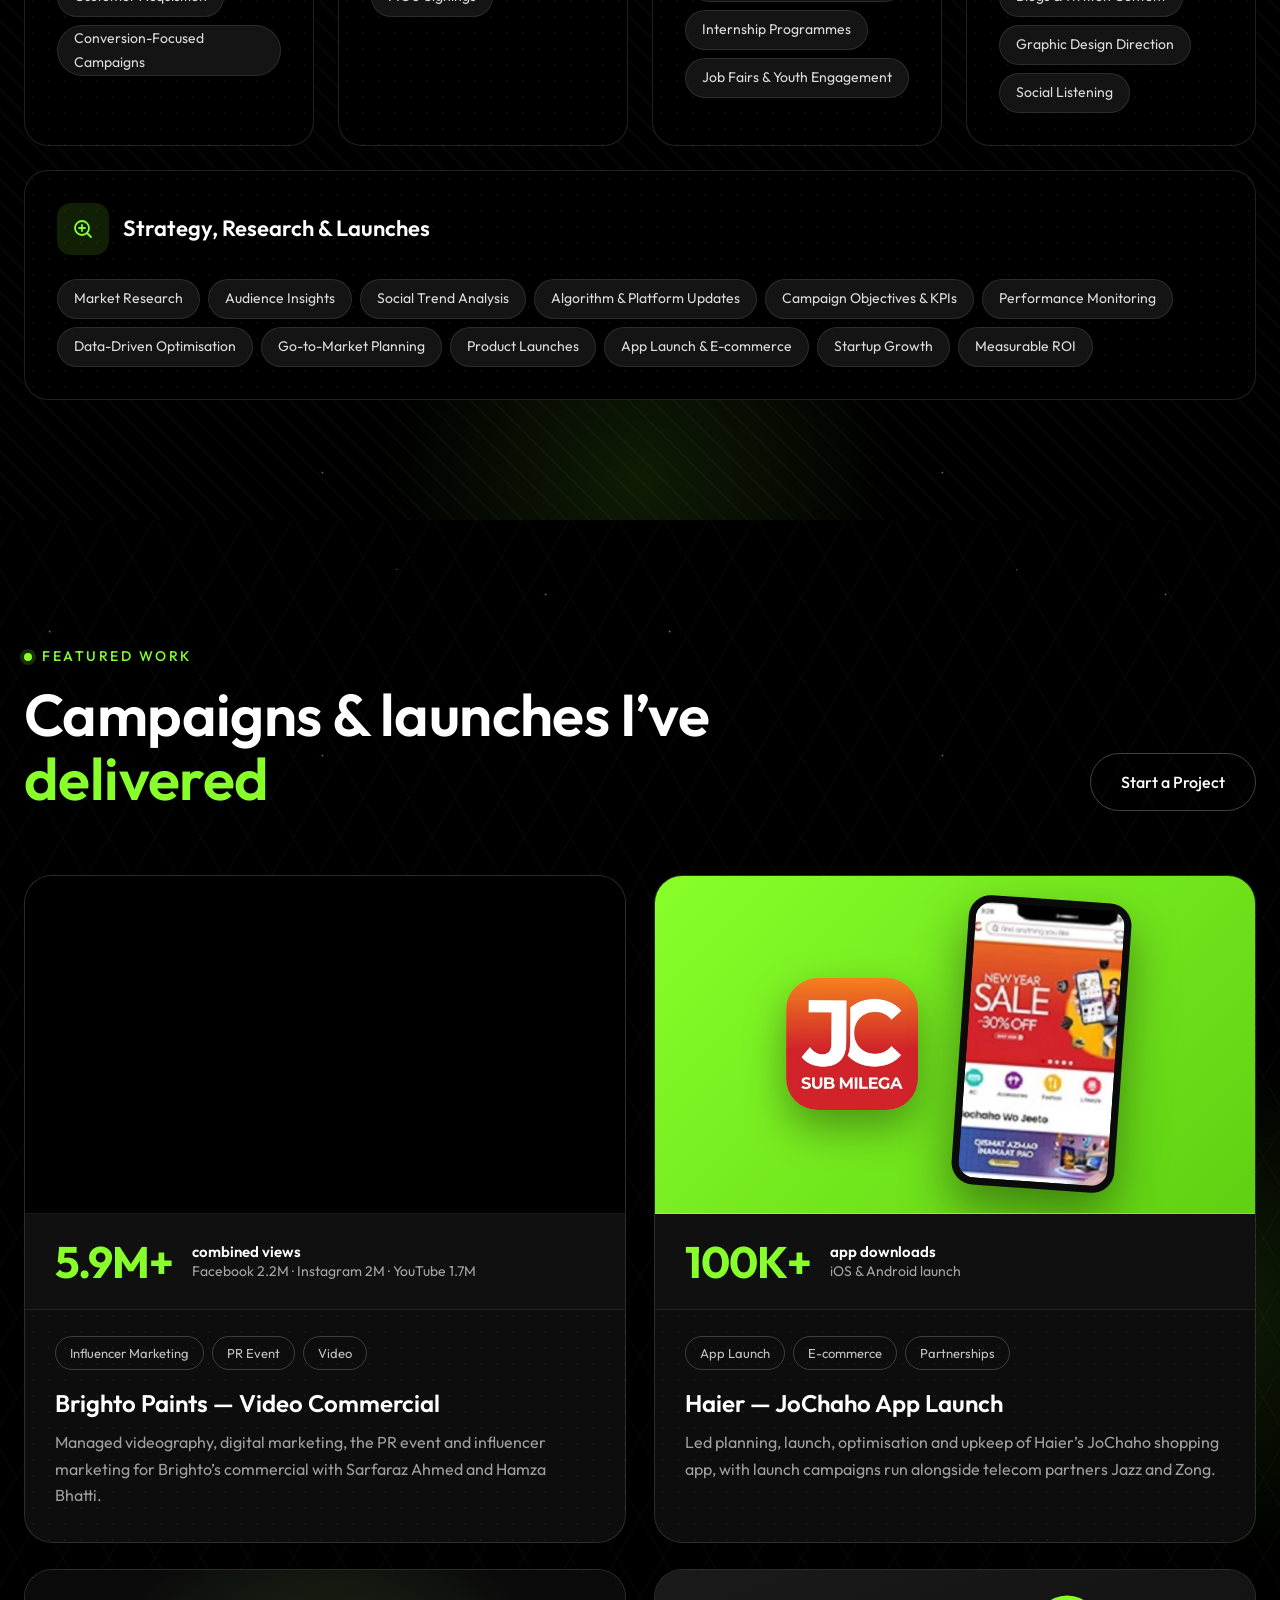
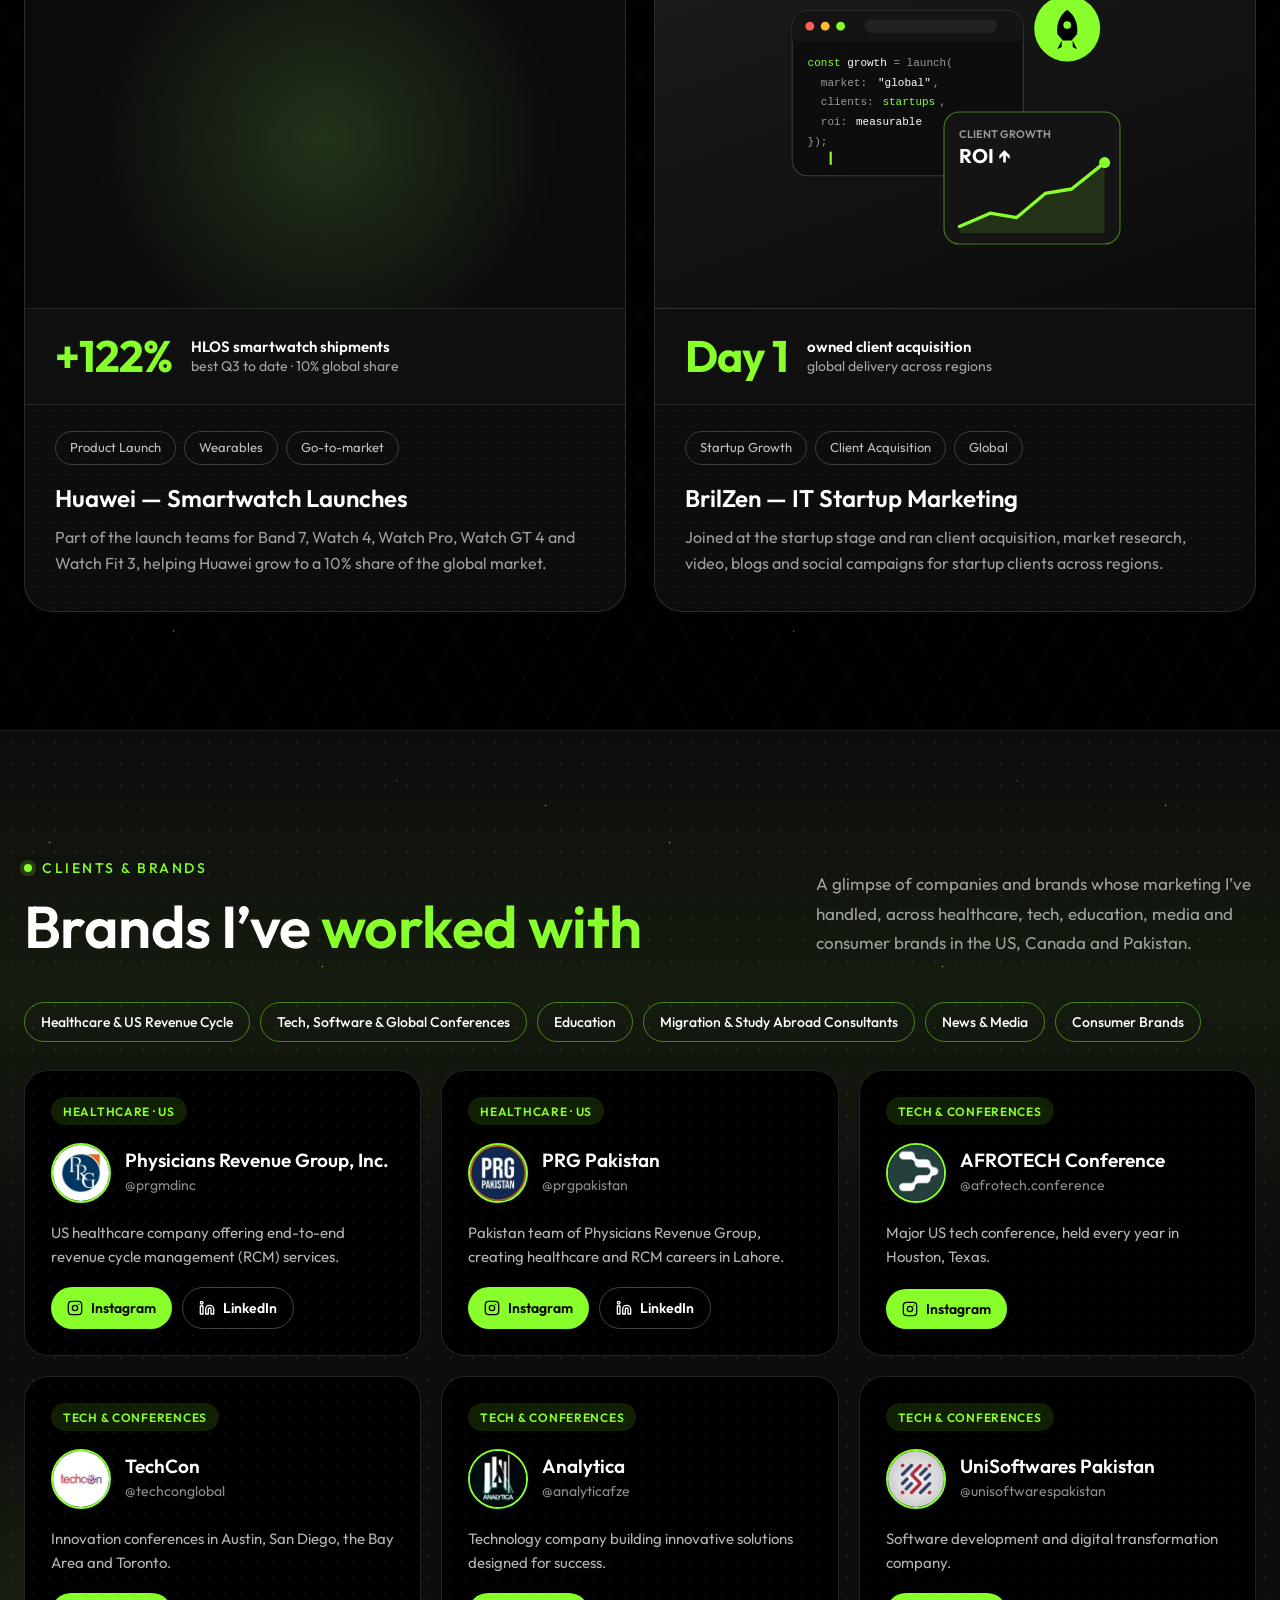
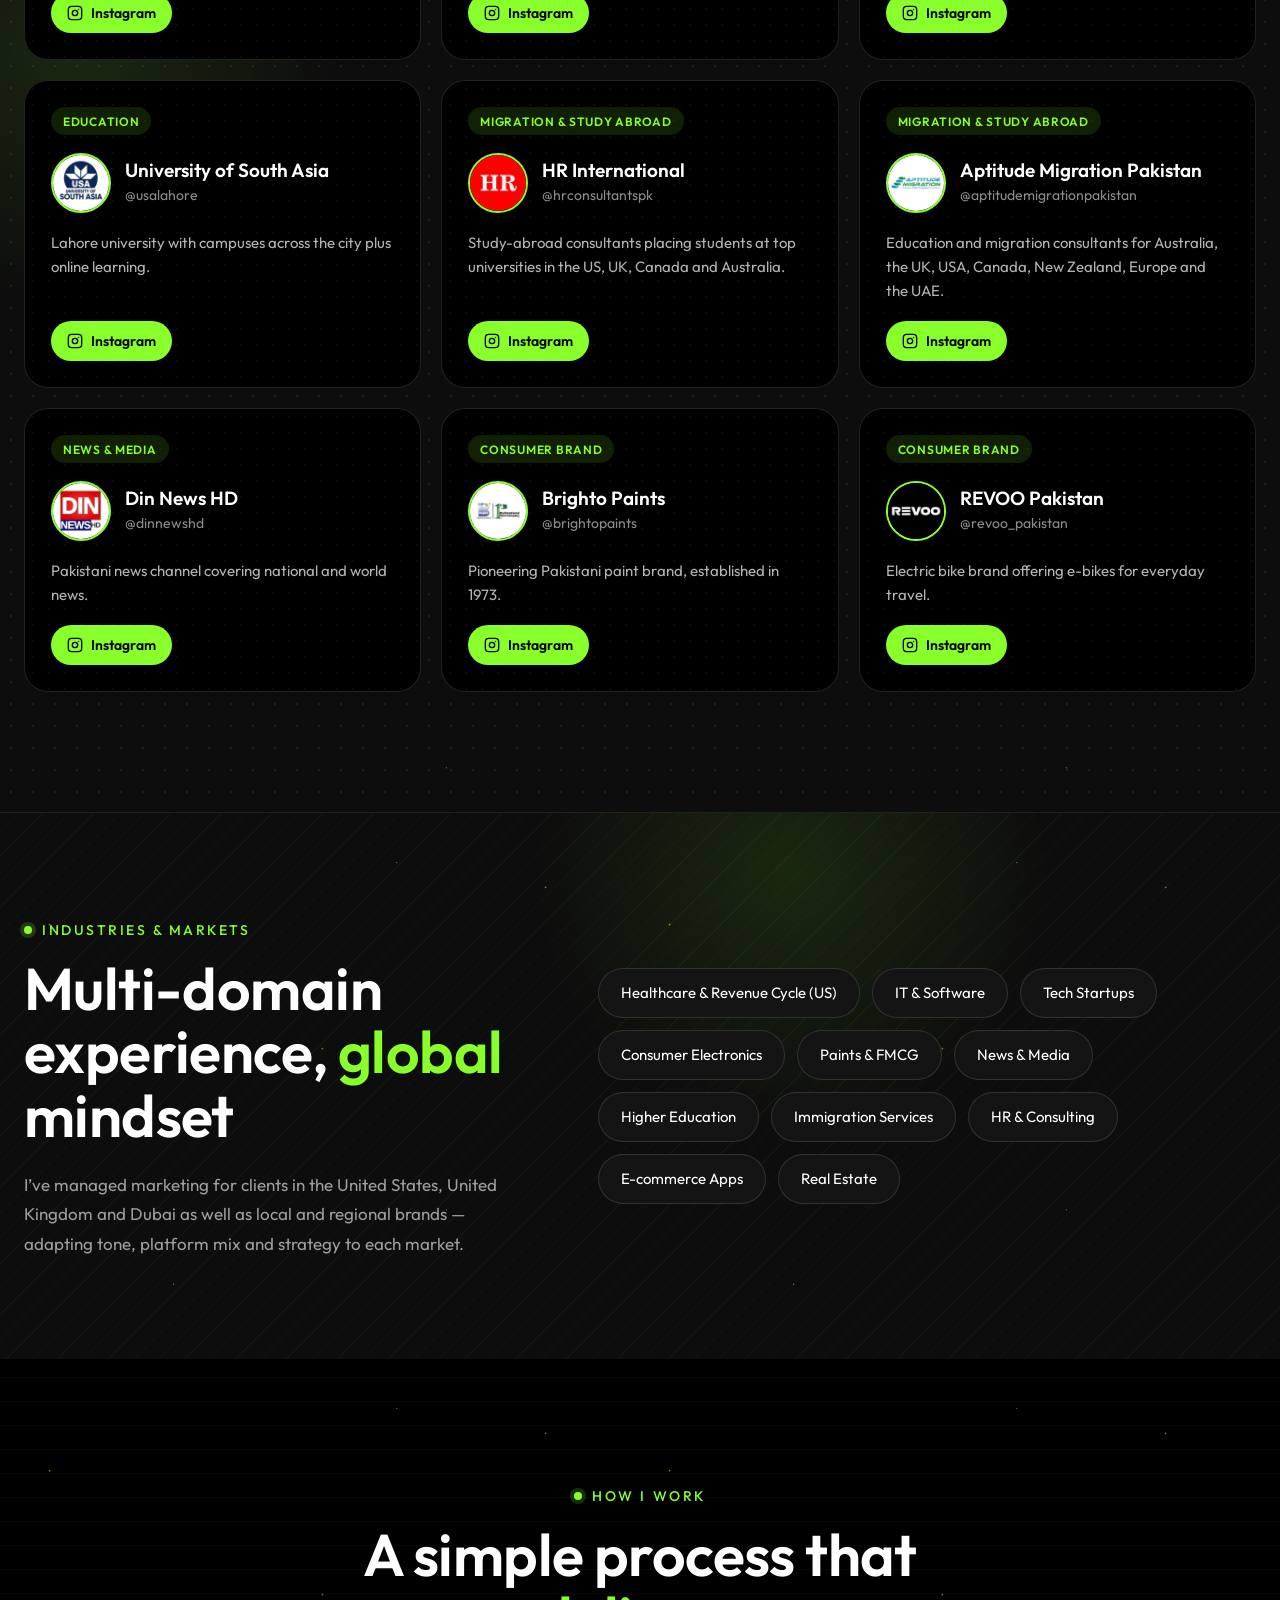
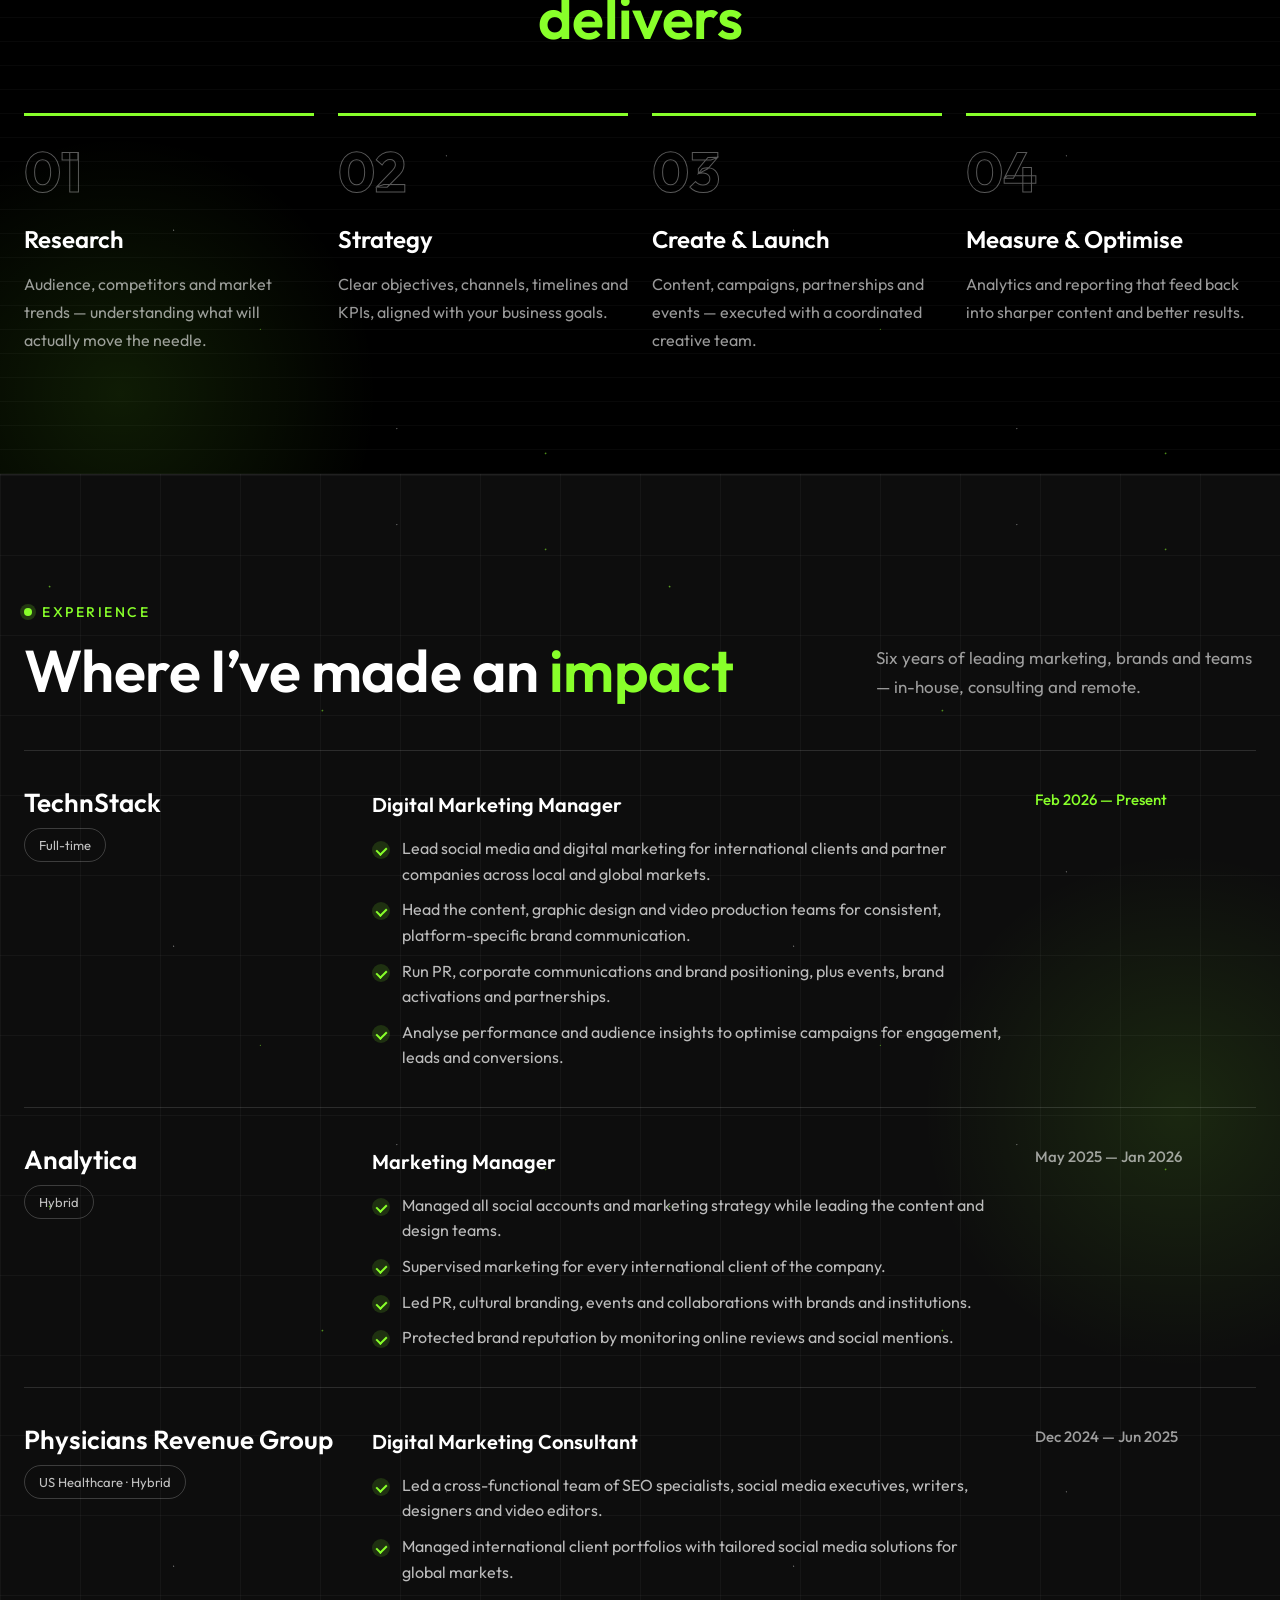
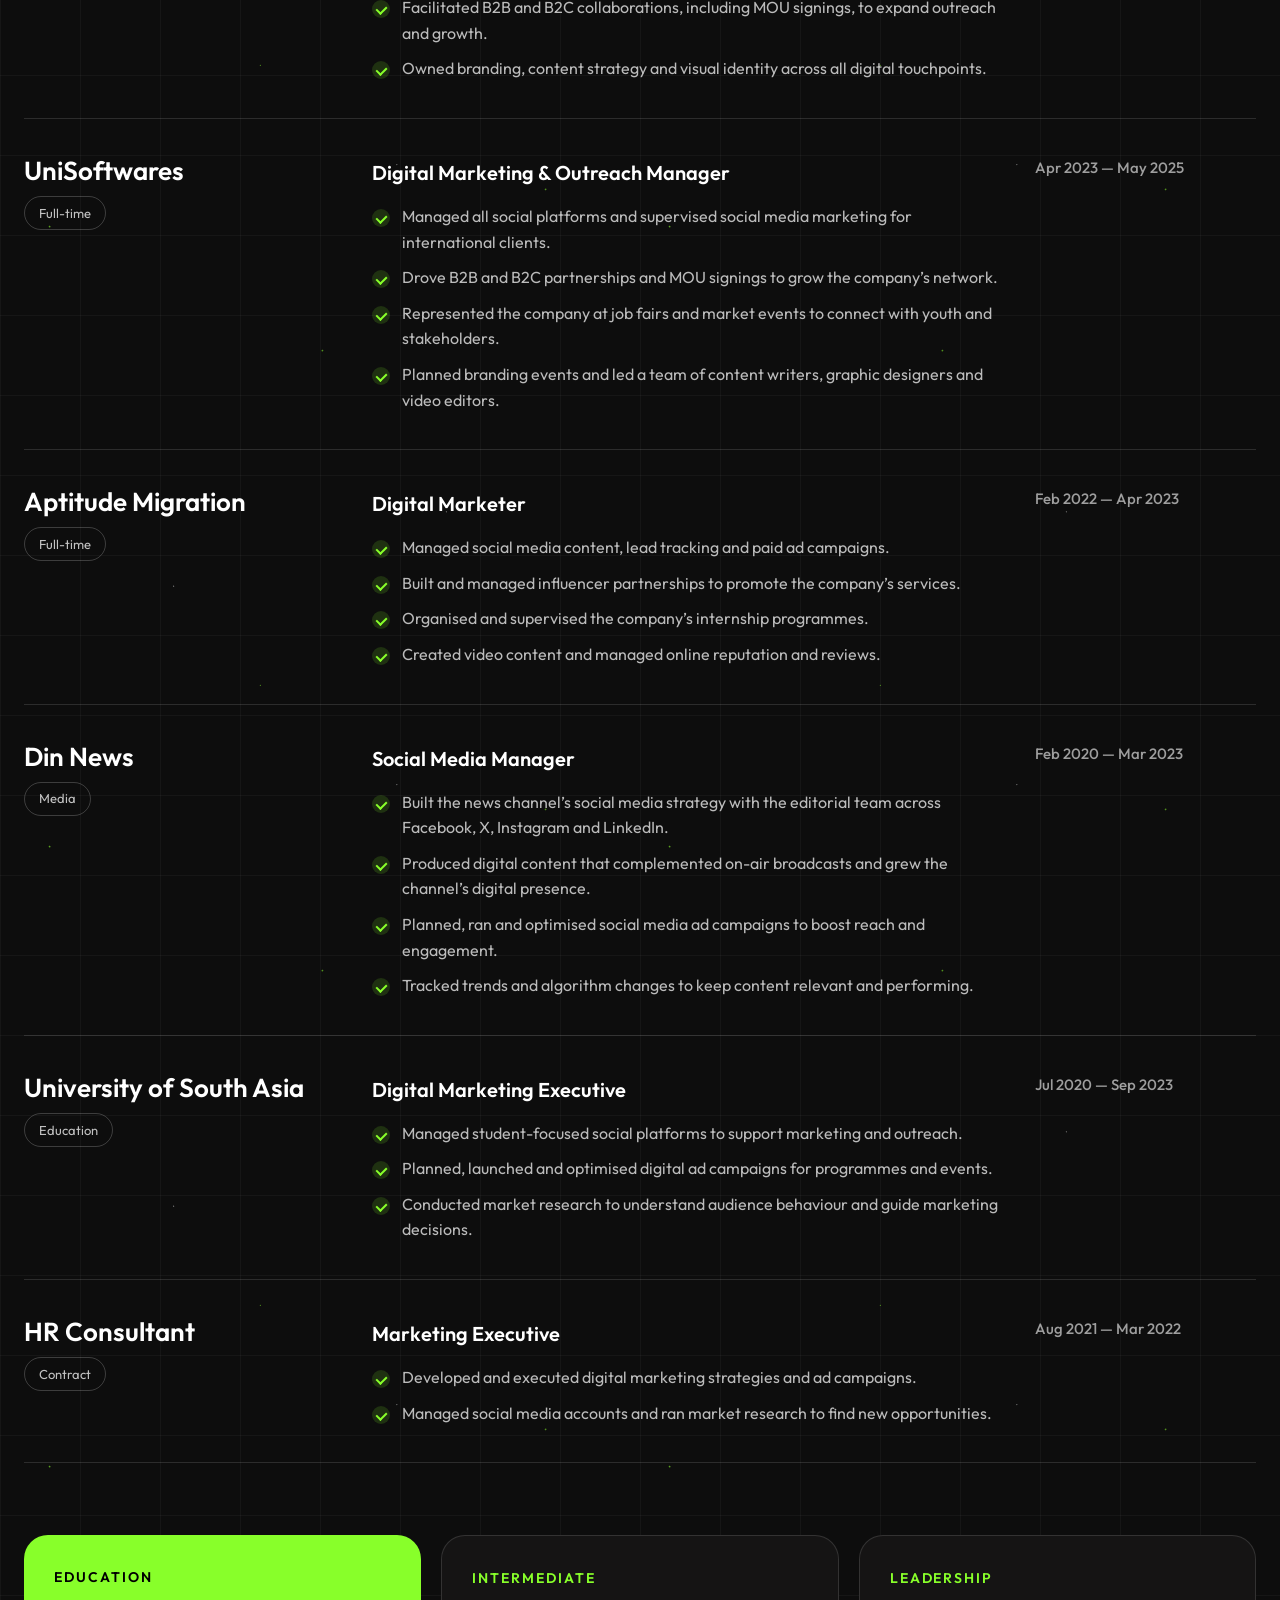
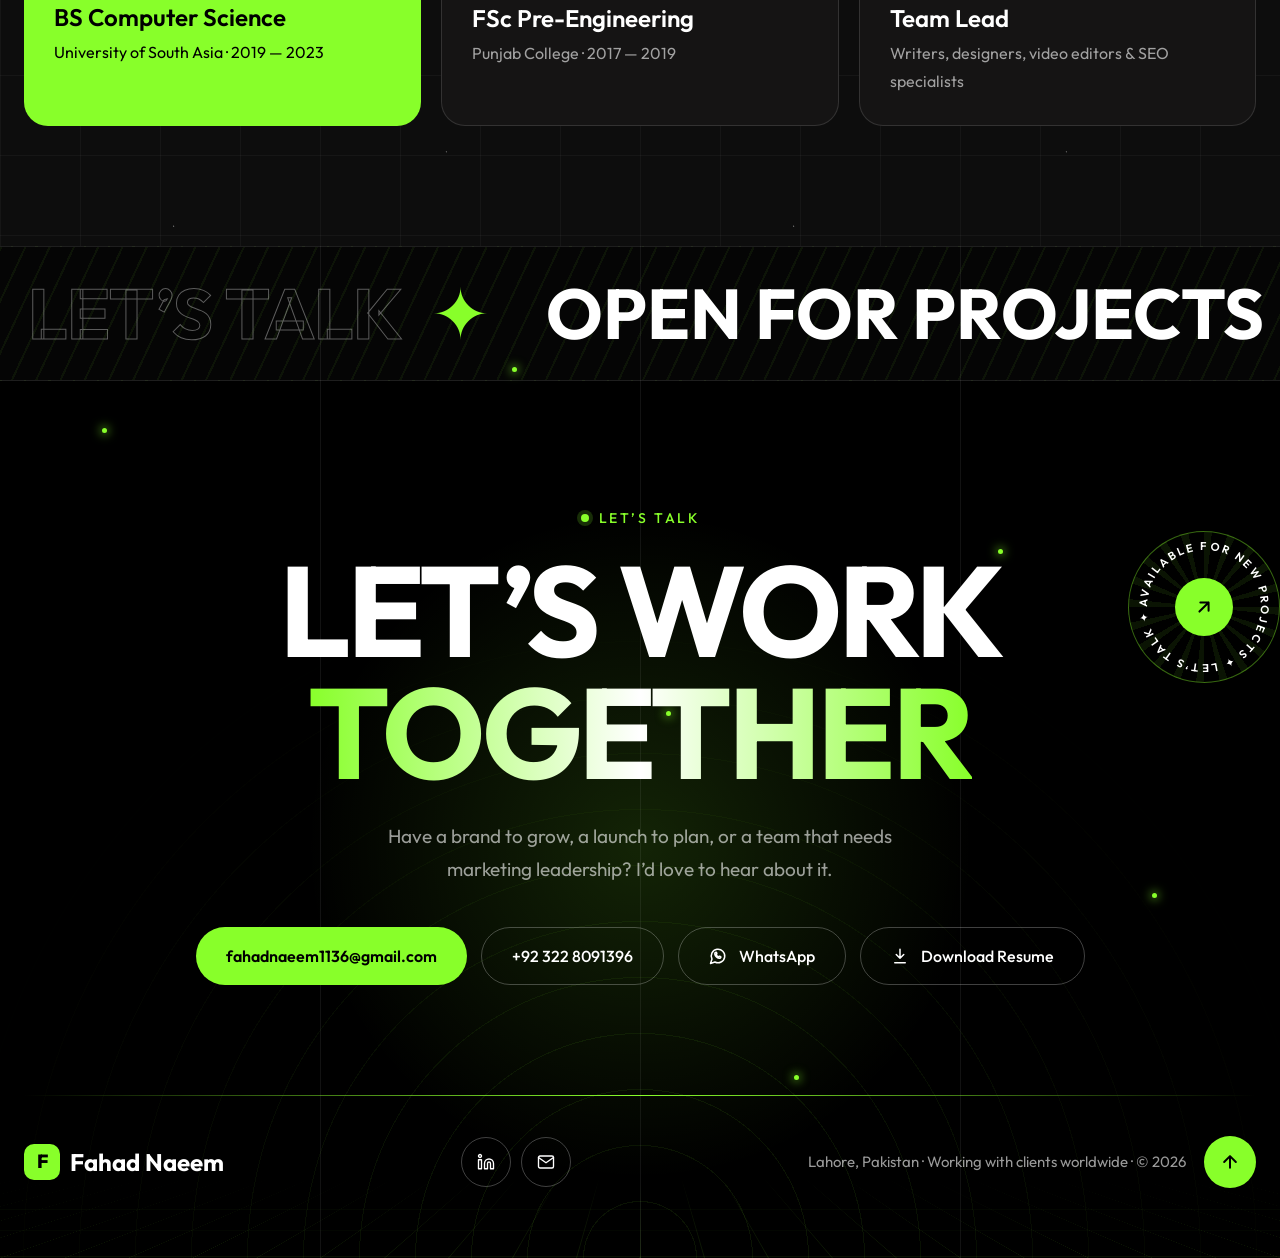
==== commit b7586d5e: "Load header and hero first Co-Authored-By: Claude Opus 5.5 <noreply@anthropic.com> Claude-Session: " ====
--- a/index.html
+++ b/index.html
@@ -47,8 +47,8 @@
 
 <!-- ====== SPEED: start downloading the page parts and photo straight away ====== -->
 <link rel="preload" href="fahad-portrait.webp" as="image" fetchpriority="high">
-<link rel="preload" href="sections/01-header.html" as="fetch" crossorigin>
-<link rel="preload" href="sections/02-hero.html" as="fetch" crossorigin>
+<link rel="preload" href="sections/01-header.html" as="fetch" crossorigin fetchpriority="high">
+<link rel="preload" href="sections/02-hero.html" as="fetch" crossorigin fetchpriority="high">
 <link rel="preload" href="sections/03-marquee.html" as="fetch" crossorigin>
 <link rel="preload" href="sections/04-about.html" as="fetch" crossorigin>
 <link rel="preload" href="sections/05-services.html" as="fetch" crossorigin>
--- a/css/6-performance.css
+++ b/css/6-performance.css
@@ -1,58 +1,53 @@
 /* =========================================================
    PERFORMANCE
-   Keeps every effect smooth on phones and laptops:
-   - moving textures use GPU-friendly "transform" instead of repainting
-   - sections off-screen are skipped until you scroll to them
-   - the heaviest decorative layers are switched off on phones
+   Keeps the site fast and smooth on every phone and laptop:
+   - background textures and glows are still shown, but they stand still
+     (moving full-screen layers were the main cause of lag)
+   - small accents (text roles, marquee, buttons, WhatsApp ring) still animate
+   - animations pause automatically when their section is off-screen
    You normally never need to edit this file.
    ========================================================= */
 
-/* 1. skip rendering of sections that are off-screen */
-/* (content-visibility removed: it broke menu jump links) */
+/* 1. header: solid glass instead of live blur (blur re-renders every scroll frame) */
+.site-header{backdrop-filter:none !important;-webkit-backdrop-filter:none !important;background:rgba(5,5,5,.92) !important}
 
-/* 2. header: solid glass instead of live blur (blur re-renders every scroll frame) */
-.site-header{backdrop-filter:none !important;-webkit-backdrop-filter:none !important;background:rgba(5,5,5,.9) !important}
+/* 2. full-screen layers: film grain removed, global glow layer kept but still */
+.grain{display:none !important}
+.bgfx,.bgfx i{animation:none !important;will-change:auto !important}
+.bgfx i:nth-child(n+4){display:none !important}
 
-/* 3. textures stay, but no longer repaint every frame */
-#about,#services,#skills,#clients,#experience,#work,
-section[style*="padding: 100px 0"],section[style*="padding: 120px 0"]:not([id]),
-section[aria-label="Skills ticker"],#contact > div:first-child,
-.site-header::before,.bgfx,.grain{animation:none !important}
+/* 3. section textures, glows and particles: shown, but not moving */
+#home::before,#home::after,
+:is(#about,#services,#skills,#work,#clients,#experience,section[style*="padding: 100px 0"],section[style*="padding: 120px 0"]:not([id])),
+:is(#about,#services,#skills,#work,#clients,#experience,section[style*="padding: 100px 0"],section[style*="padding: 120px 0"]:not([id]))::before,
+:is(#about,#services,#skills,#work,#clients,#experience,section[style*="padding: 100px 0"],section[style*="padding: 120px 0"]:not([id]))::after,
+section[aria-label="Skills ticker"],#contact::before,#contact::after,#contact > div:first-child,
+.site-header::before,.eyebrow:before,.ping:before,
+.shimmer{animation:none !important;will-change:auto !important}
+.shimmer{background-position:0 0 !important}
 
-/* hero grid: same drifting motion, now moved by the GPU */
-#home::before{inset:-64px 0 0 -64px;animation:gridShift 16s linear infinite !important;will-change:transform}
-@keyframes gridShift{to{transform:translate(64px,64px)}}
-
-/* rising particles: GPU-moved layer instead of repainting the section */
-:is(#about,#services,#skills,#work,#clients,#experience,section[style*="padding: 100px 0"],section[style*="padding: 120px 0"]:not([id]))::after{inset:0 0 -620px 0;animation:particlesUp 40s linear infinite !important;will-change:transform}
-@keyframes particlesUp{to{transform:translateY(-620px)}}
-
-/* footer floor grid: GPU-moved */
-#contact::after{animation:none !important}
-
-/* button shine: transform instead of "left" */
+/* 4. light accents that stay animated, using GPU-friendly transforms */
 .btn:after{animation:shineT 3.5s ease-in-out infinite !important}
 @keyframes shineT{0%,60%{transform:translateX(0) skewX(-20deg)}100%{transform:translateX(480%) skewX(-20deg)}}
-
-/* hero light streaks: transform instead of "top" */
 .vline:after{top:-90px;animation:dropT 6s linear infinite !important}
 @keyframes dropT{to{transform:translateY(1400px)}}
-
-/* glowing pulses: GPU ring instead of animated shadow */
 .wa-float{animation:none !important;box-shadow:0 12px 30px rgba(0,0,0,.5)}
 .wa-float::before{content:"";position:absolute;inset:0;border-radius:50%;background:rgba(136,255,42,.55);z-index:-1;animation:ringOut 2.4s ease-out infinite;pointer-events:none}
 @keyframes ringOut{from{transform:scale(1);opacity:.7}to{transform:scale(1.7);opacity:0}}
-.eyebrow:before{animation:none !important}
-.ping:before{animation:none !important}
 
-/* film grain: static and lighter */
-.grain{opacity:.45}
+/* 5. card hover sheen: cheap transform/opacity only */
+.skill-card,.cl-card,.work{transition:border-color .3s,transform .3s !important}
 
-/* 4. phones & small tablets: switch off the heaviest decorative layers */
+/* 6. anything off-screen pauses (set by js/load-sections.js) */
+.is-offscreen,.is-offscreen *,.is-offscreen *::before,.is-offscreen *::after{animation-play-state:paused !important}
+
+/* 7. phones & small tablets: lighter decoration */
 @media (max-width: 900px){
-  .grain,.bgfx i,#home::after,.orbit,.vline{display:none !important}
-  :is(#about,#services,#skills,#work,#clients,#experience,section[style*="padding: 100px 0"],section[style*="padding: 120px 0"]:not([id]))::before,
-  :is(#about,#services,#skills,#work,#clients,#experience,section[style*="padding: 100px 0"],section[style*="padding: 120px 0"]:not([id]))::after{animation:none !important}
-  #home::before{animation:none !important}
-  .pill,.float-chip,.ft-float{animation:none !important}
+  .bgfx i,#home::after,.orbit,.vline{display:none !important}
+  .pill,.float-chip,.ft-float,.float,.glow-drift,.bubble,.logo-mark{animation:none !important}
 }
+
+/* 8. visitors who ask their device for less motion */
+@media (prefers-reduced-motion: reduce){
+  *:not(.count),*::before,*:not(.count)::after{animation:none !important;transition:none !important;scroll-behavior:auto !important}
+}
--- a/css/7-light-theme.css
+++ b/css/7-light-theme.css
@@ -0,0 +1,151 @@
+/* =========================================================
+   LIGHT MODE + the sun/moon button in the header
+   Dark is the default. When a visitor clicks the button, the page gets
+   data-theme="light" and the rules below repaint it in light colours.
+   Their choice is remembered on their device.
+   Light colours: page #f5f7f2, cards #ffffff, text #0d0d0d,
+   lime stays #88ff2a for buttons; lime TEXT becomes darker #3b8500 so it can be read.
+   ========================================================= */
+
+/* ---------- the button ---------- */
+.theme-toggle{width:46px;height:46px;flex:none;display:inline-flex;align-items:center;justify-content:center;border-radius:14px;border:1px solid rgba(255,255,255,.22);background:transparent;color:#fff;cursor:pointer;transition:border-color .3s,color .3s,background .3s;padding:0}
+.theme-toggle:hover{border-color:#88ff2a;color:#88ff2a}
+.theme-toggle:focus-visible{outline:2px solid #88ff2a;outline-offset:2px}
+.theme-toggle svg{width:20px;height:20px}
+.theme-toggle .i-moon{display:none}
+html[data-theme="light"] .theme-toggle .i-sun{display:none}
+html[data-theme="light"] .theme-toggle .i-moon{display:block}
+@media (max-width: 900px){.theme-toggle{margin-left:auto}.site-header .btn{margin-left:0 !important}}
+@media (max-width: 400px){.theme-toggle{width:40px;height:40px;border-radius:12px}
+  .site-header .wrap{gap:8px !important;padding-left:16px !important;padding-right:16px !important}
+  .site-header .wrap > a:first-child{font-size:23px !important;gap:8px !important}
+  .site-header .logo-mark{width:34px !important;height:34px !important;font-size:19px !important;border-radius:10px !important}
+  .site-header .btn{padding:0 12px !important;font-size:13px !important}
+  .mnav summary{width:40px !important;height:40px !important}}
+
+/* ---------- light mode ---------- */
+html[data-theme="light"]{color-scheme:light}
+html[data-theme="light"] body,
+html[data-theme="light"] .site{background:#f5f7f2 !important;color:rgba(0,0,0,.66) !important}
+
+/* inline text colours used in the section files */
+html[data-theme="light"] [style*="color: #ffffff"],
+html[data-theme="light"] [style*="color:#fff"]{color:#0d0d0d !important}
+html[data-theme="light"] [style*="color: #88ff2a"]{color:#3b8500 !important}
+html[data-theme="light"] [style*="color: rgba(255,255,255,0.7)"]{color:rgba(0,0,0,.72) !important}
+html[data-theme="light"] [style*="color: rgba(255,255,255,0.6)"]:not(.site),
+html[data-theme="light"] [style*="color: rgba(255,255,255,0.55)"],
+html[data-theme="light"] [style*="color: rgba(255,255,255,0.5)"]{color:rgba(0,0,0,.62) !important}
+html[data-theme="light"] [style*="color: rgba(255,255,255,0.35)"]{color:rgba(0,0,0,.45) !important}
+
+/* inline dark backgrounds -> light surfaces */
+html[data-theme="light"] [style*="background: #0d0d0d"],
+html[data-theme="light"] [style*="background: #151414"],
+html[data-theme="light"] [style*="background: #050505"]{background:#ffffff !important}
+html[data-theme="light"] [style*="background: #000000"]:not(.site){background:#eef1ea !important}
+html[data-theme="light"] [style*="background: rgba(0,0,0,0.6)"]{background:rgba(255,255,255,.85) !important}
+
+/* inline borders */
+html[data-theme="light"] [style*="border-top: 1px solid rgba(255,255,255"]{border-top-color:rgba(0,0,0,.1) !important}
+html[data-theme="light"] [style*="border-bottom: 1px solid rgba(255,255,255"]{border-bottom-color:rgba(0,0,0,.1) !important}
+html[data-theme="light"] [style*="border: 1px solid rgba(255,255,255"]{border-color:rgba(0,0,0,.12) !important}
+
+/* things that sit on lime keep black text */
+html[data-theme="light"] [style*="background: #88ff2a"],
+html[data-theme="light"] [style*="background: #88ff2a"] *{color:#000 !important}
+
+/* header + menus */
+html[data-theme="light"] .site-header{background:rgba(245,247,242,.94) !important;border-bottom-color:rgba(0,0,0,.08) !important}
+html[data-theme="light"] .site-header::before{opacity:.5}
+html[data-theme="light"] .nav a{color:rgba(0,0,0,.72)}
+html[data-theme="light"] .nav a:hover{color:#3b8500}
+html[data-theme="light"] .dd-menu{background:#fff;border-color:rgba(0,0,0,.1);box-shadow:0 30px 60px rgba(0,0,0,.12)}
+html[data-theme="light"] .nav .dd-menu a{color:rgba(0,0,0,.78)}
+html[data-theme="light"] .nav .dd-menu a:hover{color:#000}
+html[data-theme="light"] .theme-toggle,
+html[data-theme="light"] .mnav summary{border-color:rgba(0,0,0,.18);color:#0d0d0d}
+html[data-theme="light"] .theme-toggle:hover{border-color:#3b8500;color:#3b8500}
+html[data-theme="light"] .mnav summary span{background:#0d0d0d}
+html[data-theme="light"] .mnav-panel{background:#fff;border-bottom-color:rgba(59,133,0,.35)}
+html[data-theme="light"] .mnav-panel a{color:#0d0d0d;border-bottom-color:rgba(0,0,0,.08)}
+html[data-theme="light"] .mnav-panel a:hover{color:#3b8500}
+html[data-theme="light"] .mnav-panel a.mnav-wa{color:#000}
+
+/* headings, buttons, links */
+html[data-theme="light"] .h2{color:#0d0d0d}
+html[data-theme="light"] a:hover{color:#0d0d0d}
+html[data-theme="light"] .btn:hover,html[data-theme="light"] .cl-btn:hover,html[data-theme="light"] .totop:hover{background:#0d0d0d;color:#fff}
+html[data-theme="light"] .btn-ghost,
+html[data-theme="light"] .cl-btn.ghost,
+html[data-theme="light"] .social{border-color:rgba(0,0,0,.22);color:#0d0d0d}
+html[data-theme="light"] .btn-ghost:hover,html[data-theme="light"] .social:hover{color:#000}
+html[data-theme="light"] .arrow{background:#0d0d0d;color:#fff}
+html[data-theme="light"] .shimmer{background-image:linear-gradient(90deg,#3b8500 0%,#0d0d0d 25%,#3b8500 50%,#0d0d0d 75%,#3b8500 100%)}
+
+/* hero bits */
+html[data-theme="light"] .bubble{background:#fff;box-shadow:0 12px 30px rgba(0,0,0,.12)}
+html[data-theme="light"] .float-chip{background:#fff !important;border-color:rgba(0,0,0,.1);color:#0d0d0d !important;box-shadow:0 16px 40px rgba(0,0,0,.12)}
+html[data-theme="light"] .float-chip *{color:inherit}
+html[data-theme="light"] .scroll-cue{color:rgba(0,0,0,.55)}
+html[data-theme="light"] .mouse{border-color:rgba(0,0,0,.4)}
+html[data-theme="light"] .orbit.two{border-color:rgba(0,0,0,.08)}
+html[data-theme="light"] .vline{background:rgba(0,0,0,.06)}
+
+/* cards */
+html[data-theme="light"] .svc,
+html[data-theme="light"] .work,
+html[data-theme="light"] .skill-card,
+html[data-theme="light"] .cl-card{background-color:#fff;border-color:rgba(0,0,0,.09);box-shadow:0 1px 2px rgba(0,0,0,.04),0 10px 30px rgba(0,0,0,.05)}
+html[data-theme="light"] :is(.skill-card,.cl-card,.work){background-image:radial-gradient(rgba(0,0,0,.04) 1px,transparent 1.4px),linear-gradient(115deg,transparent 40%,rgba(136,255,42,.14) 50%,transparent 60%)}
+html[data-theme="light"] .chip,
+html[data-theme="light"] .pill{background:#f1f4ec;border-color:rgba(0,0,0,.1);color:rgba(0,0,0,.8)}
+html[data-theme="light"] .chip:hover,html[data-theme="light"] .pill:hover{color:#000}
+html[data-theme="light"] .tag{border-color:rgba(0,0,0,.16);color:rgba(0,0,0,.7)}
+html[data-theme="light"] .cl-av{background:#f1f4ec}
+html[data-theme="light"] .cl-chip{color:#0d0d0d}
+html[data-theme="light"] .exp-row{border-top-color:rgba(0,0,0,.1)}
+html[data-theme="light"] .exp-list li{color:rgba(0,0,0,.7)}
+html[data-theme="light"] .ft-badge{background-color:#fff}
+
+html[data-theme="light"] .outline{-webkit-text-stroke-color:rgba(0,0,0,.3)}
+
+/* work cards */
+html[data-theme="light"] .work-media{border-bottom-color:rgba(0,0,0,.08)}
+html[data-theme="light"] .metric-band{background:#f1f4ec;border-bottom-color:rgba(0,0,0,.07)}
+html[data-theme="light"] .metric-band .metric{color:#3b8500}
+html[data-theme="light"] .metric-label{color:#0d0d0d}
+html[data-theme="light"] .metric-label span{color:rgba(0,0,0,.58)}
+html[data-theme="light"] .work-body h3{color:#0d0d0d}
+
+/* WhatsApp button label */
+html[data-theme="light"] .wa-float span{background:#fff;color:#0d0d0d;box-shadow:0 8px 24px rgba(0,0,0,.12)}
+
+/* background textures: switch white/lime dots to soft dark ones */
+html[data-theme="light"] .bgfx{background-image:repeating-linear-gradient(45deg,rgba(0,0,0,.03) 0 1px,transparent 1px 34px),repeating-linear-gradient(-45deg,rgba(0,0,0,.03) 0 1px,transparent 1px 34px),radial-gradient(rgba(59,133,0,.14) 1px,transparent 1.5px)}
+html[data-theme="light"] #home::before{background-image:linear-gradient(rgba(59,133,0,.08) 1px,transparent 1px),linear-gradient(90deg,rgba(59,133,0,.08) 1px,transparent 1px)}
+html[data-theme="light"] #skills{background-image:repeating-linear-gradient(45deg,rgba(0,0,0,.035) 0 2px,transparent 2px 16px)}
+html[data-theme="light"] #experience{background-image:linear-gradient(rgba(0,0,0,.04) 1px,transparent 1px),linear-gradient(90deg,rgba(0,0,0,.04) 1px,transparent 1px) !important}
+html[data-theme="light"] section[style*="padding: 120px 0"]:not([id]){background-image:repeating-linear-gradient(0deg,rgba(0,0,0,.035) 0 1px,transparent 1px 24px)}
+html[data-theme="light"] :is(#about,#services,#skills,#work,#clients,#experience,section[style*="padding: 100px 0"],section[style*="padding: 120px 0"]:not([id]))::after{opacity:.35}
+
+/* lime TEXT -> darker green so it can be read on light backgrounds */
+:where(html[data-theme="light"]) a{color:#3b8500}
+html[data-theme="light"] .eyebrow,
+html[data-theme="light"] .role-track span,
+html[data-theme="light"] .bubble,
+html[data-theme="light"] .ico,
+html[data-theme="light"] .cl-av,
+html[data-theme="light"] .cl-tag,
+html[data-theme="light"] .btn-ghost:hover,
+html[data-theme="light"] .cl-btn.ghost:hover,
+html[data-theme="light"] .exp-row:hover .exp-co,
+html[data-theme="light"] .work:hover .tag{color:#3b8500}
+html[data-theme="light"] .step:hover .outline{color:#3b8500;-webkit-text-stroke-color:#3b8500}
+html[data-theme="light"] .bubble:hover,
+html[data-theme="light"] .cl-card:hover .cl-av{color:#000}
+html[data-theme="light"] .eyebrow:before{background:#3b8500}
+
+/* hero photo caption stays white on the dark photo shade */
+html[data-theme="light"] .photo-wrap [style*="color: #ffffff"]{color:#fff !important}
+html[data-theme="light"] .photo-wrap [style*="color: #88ff2a"]{color:#88ff2a !important}
+html[data-theme="light"] .photo-wrap [style*="background: rgba(0,0,0,0.6)"]{background:rgba(0,0,0,.6) !important}
